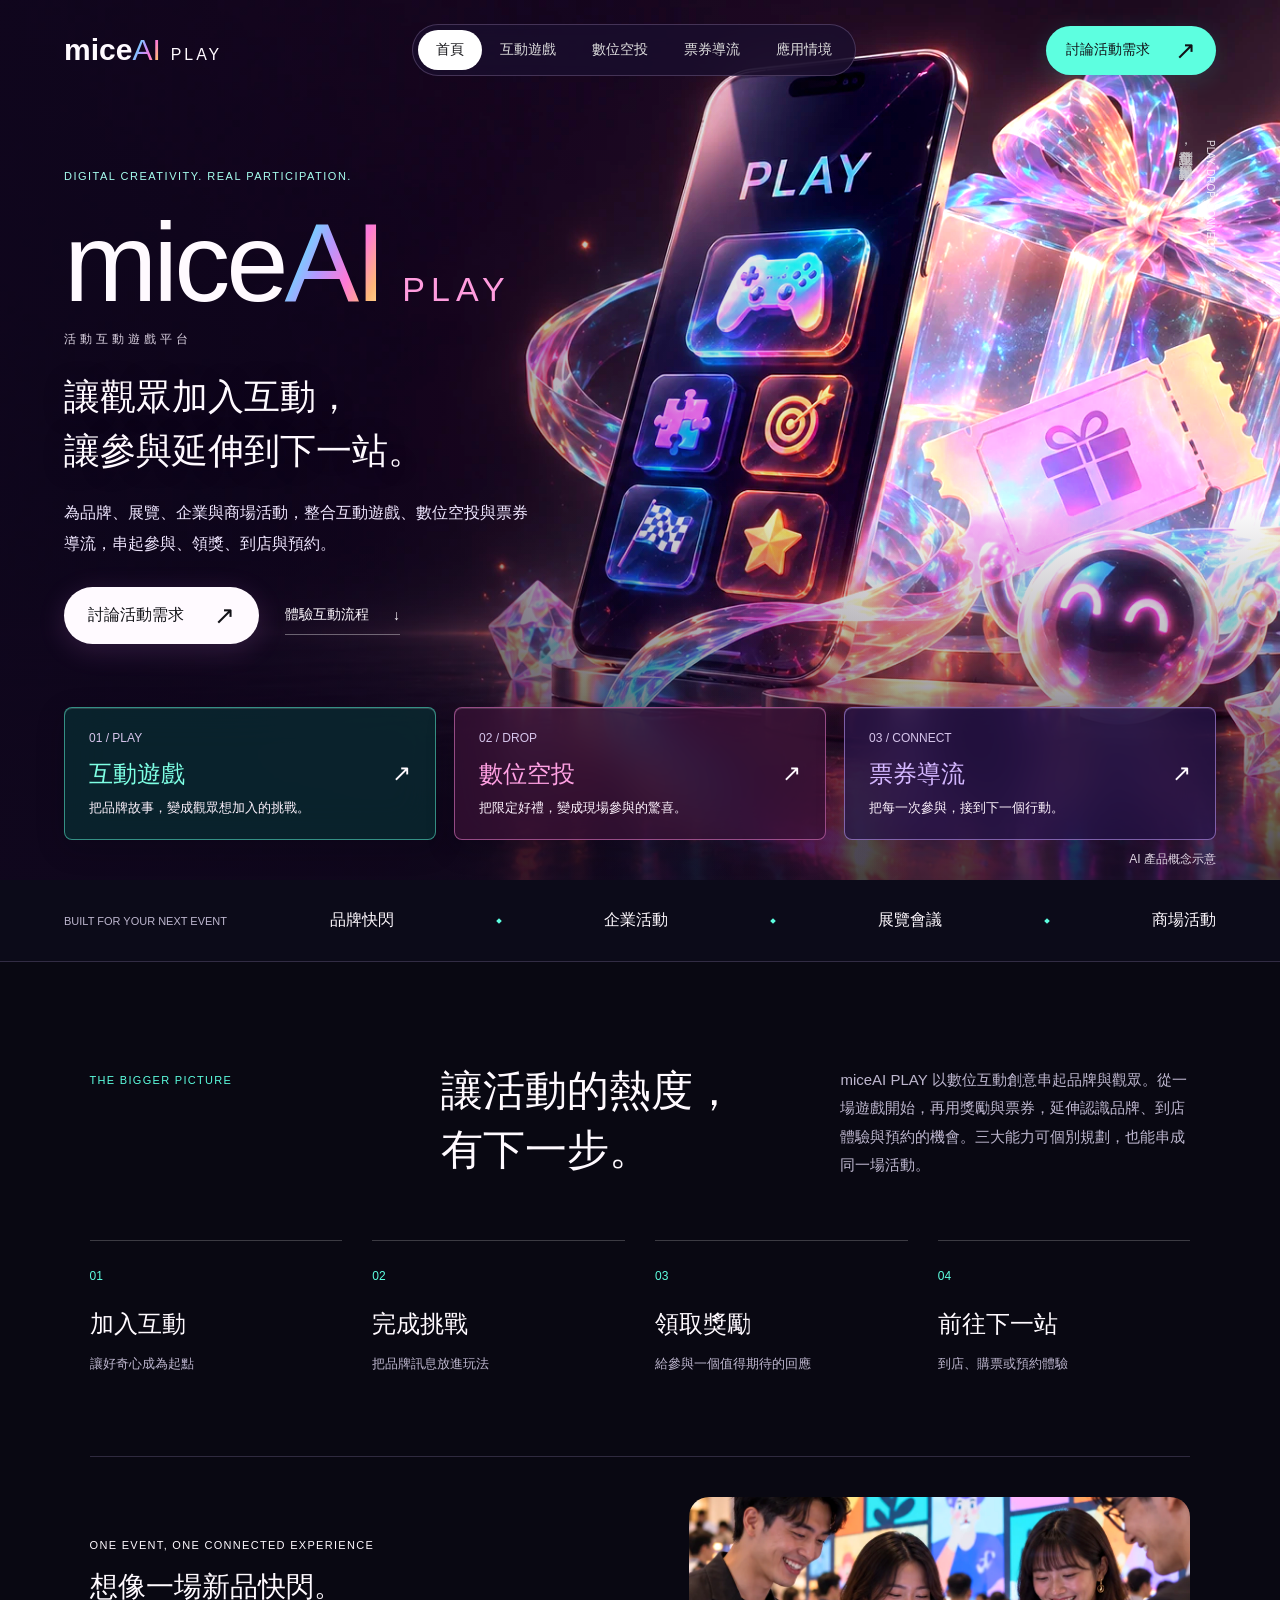
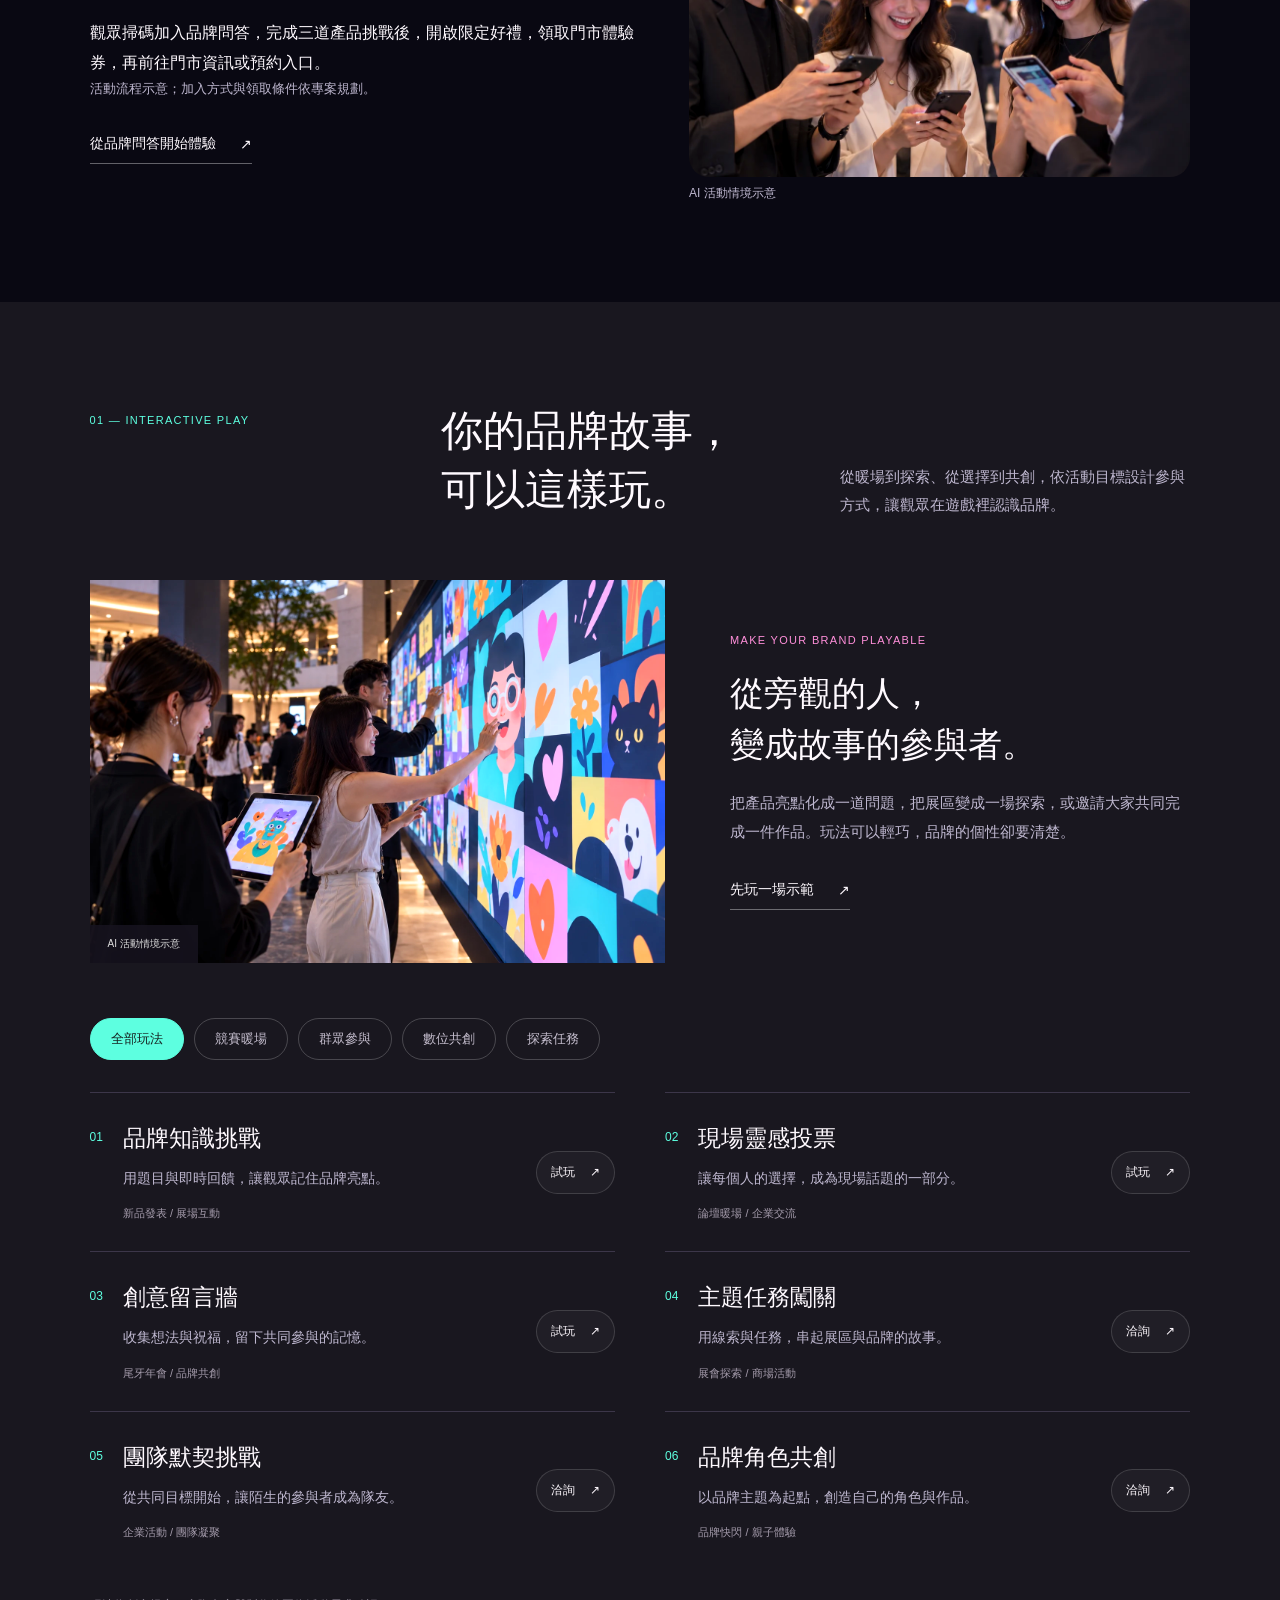
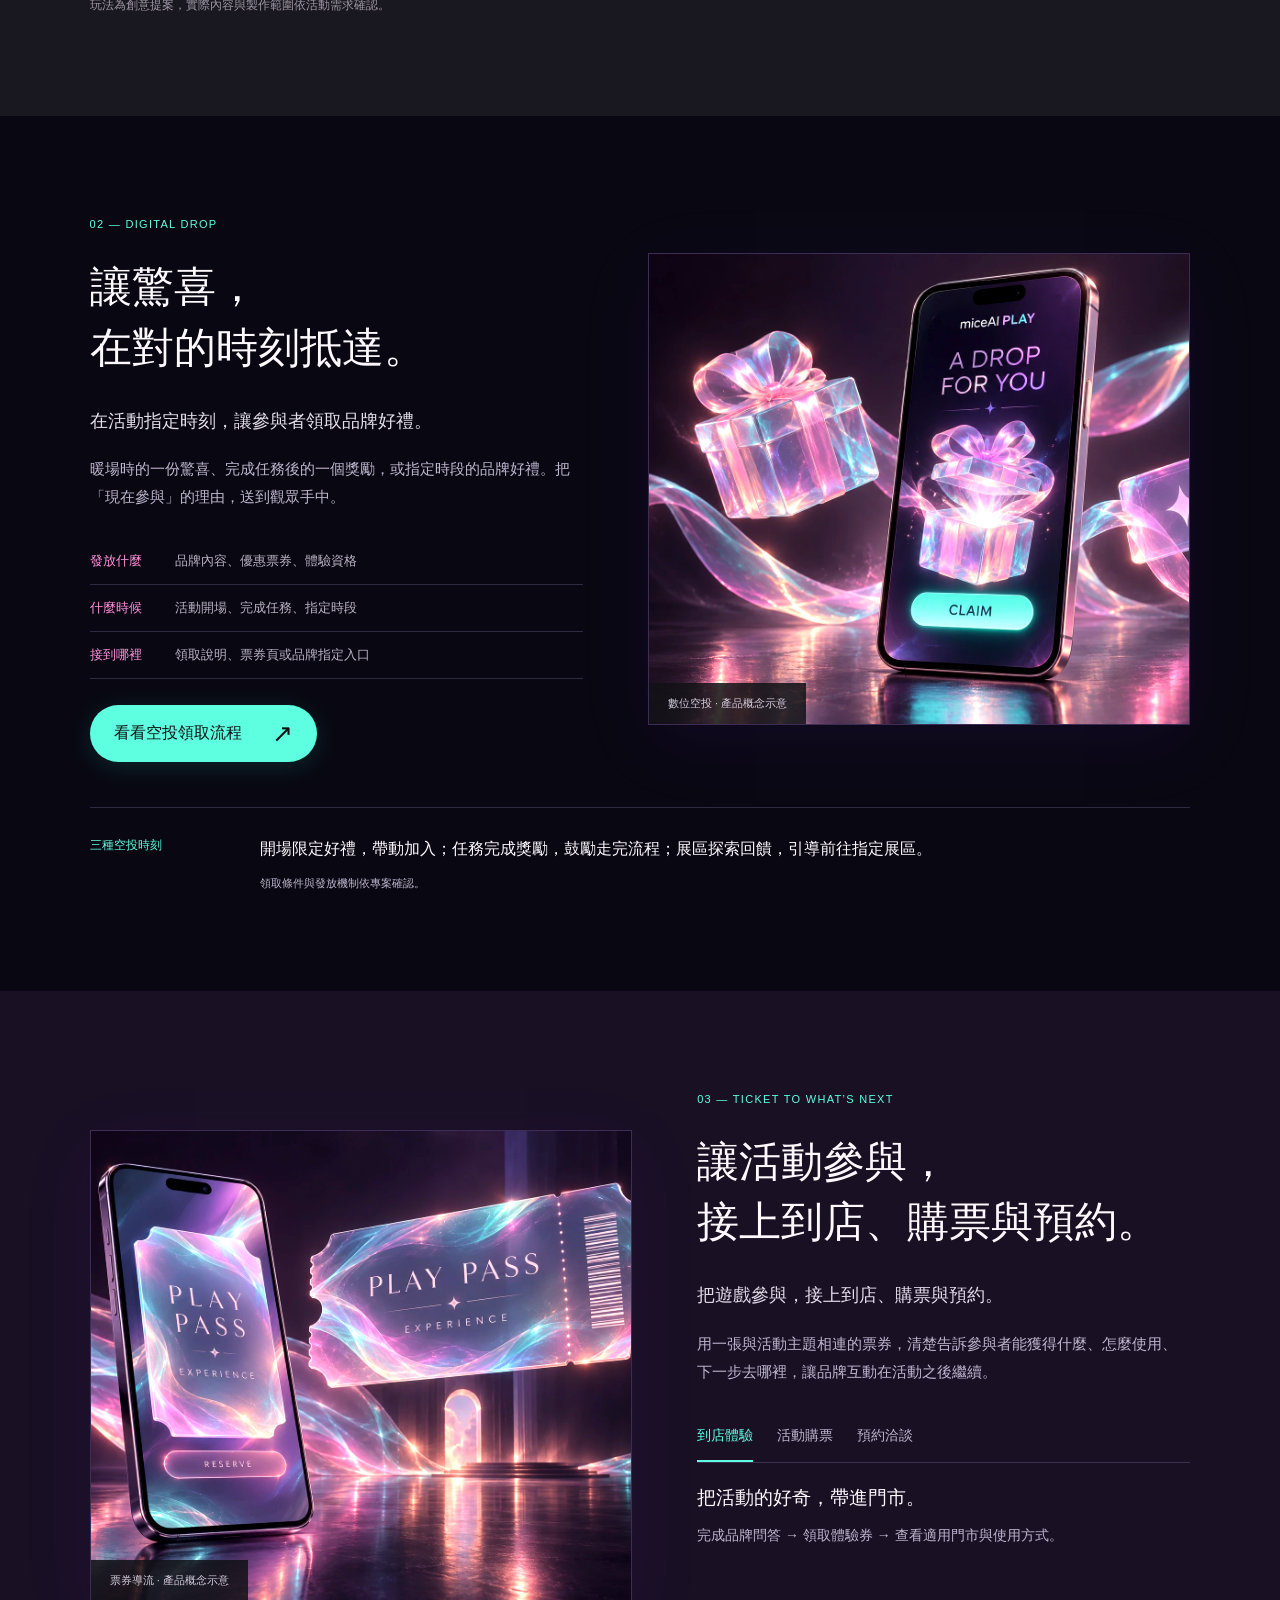
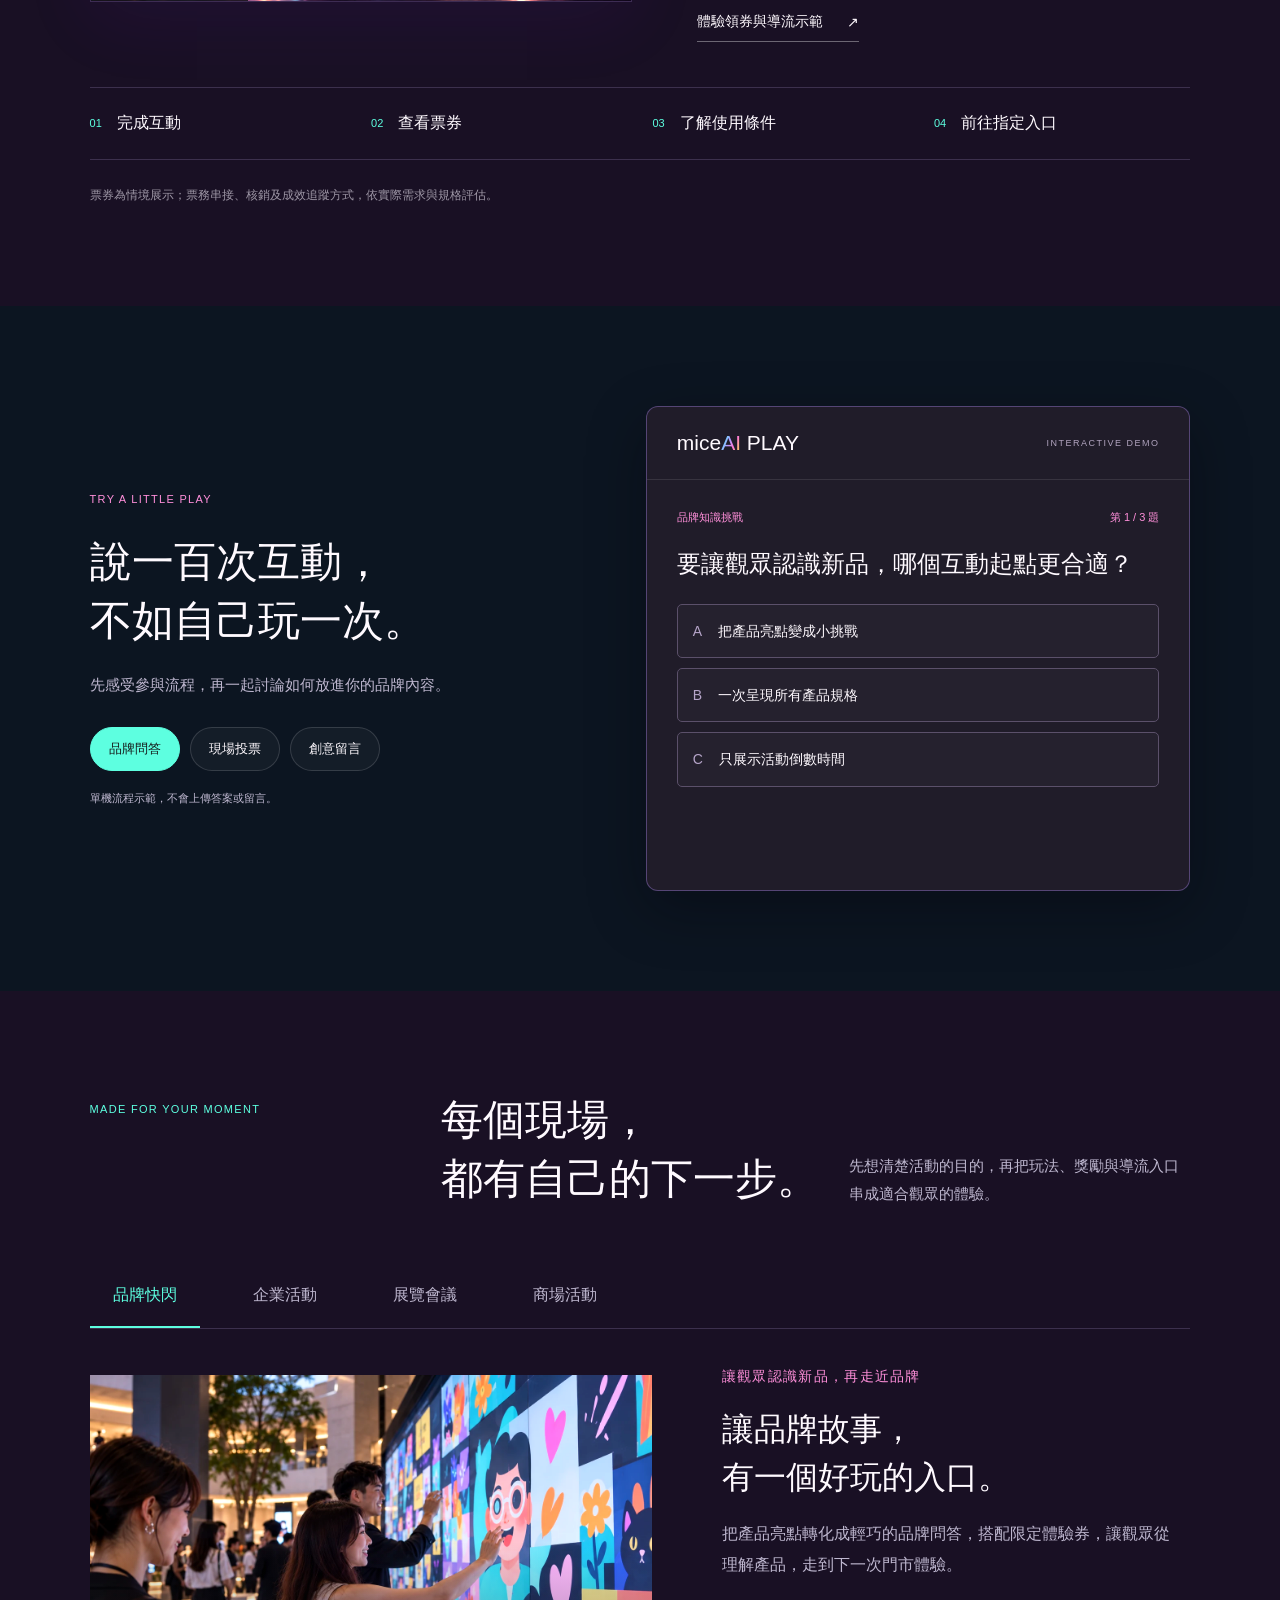
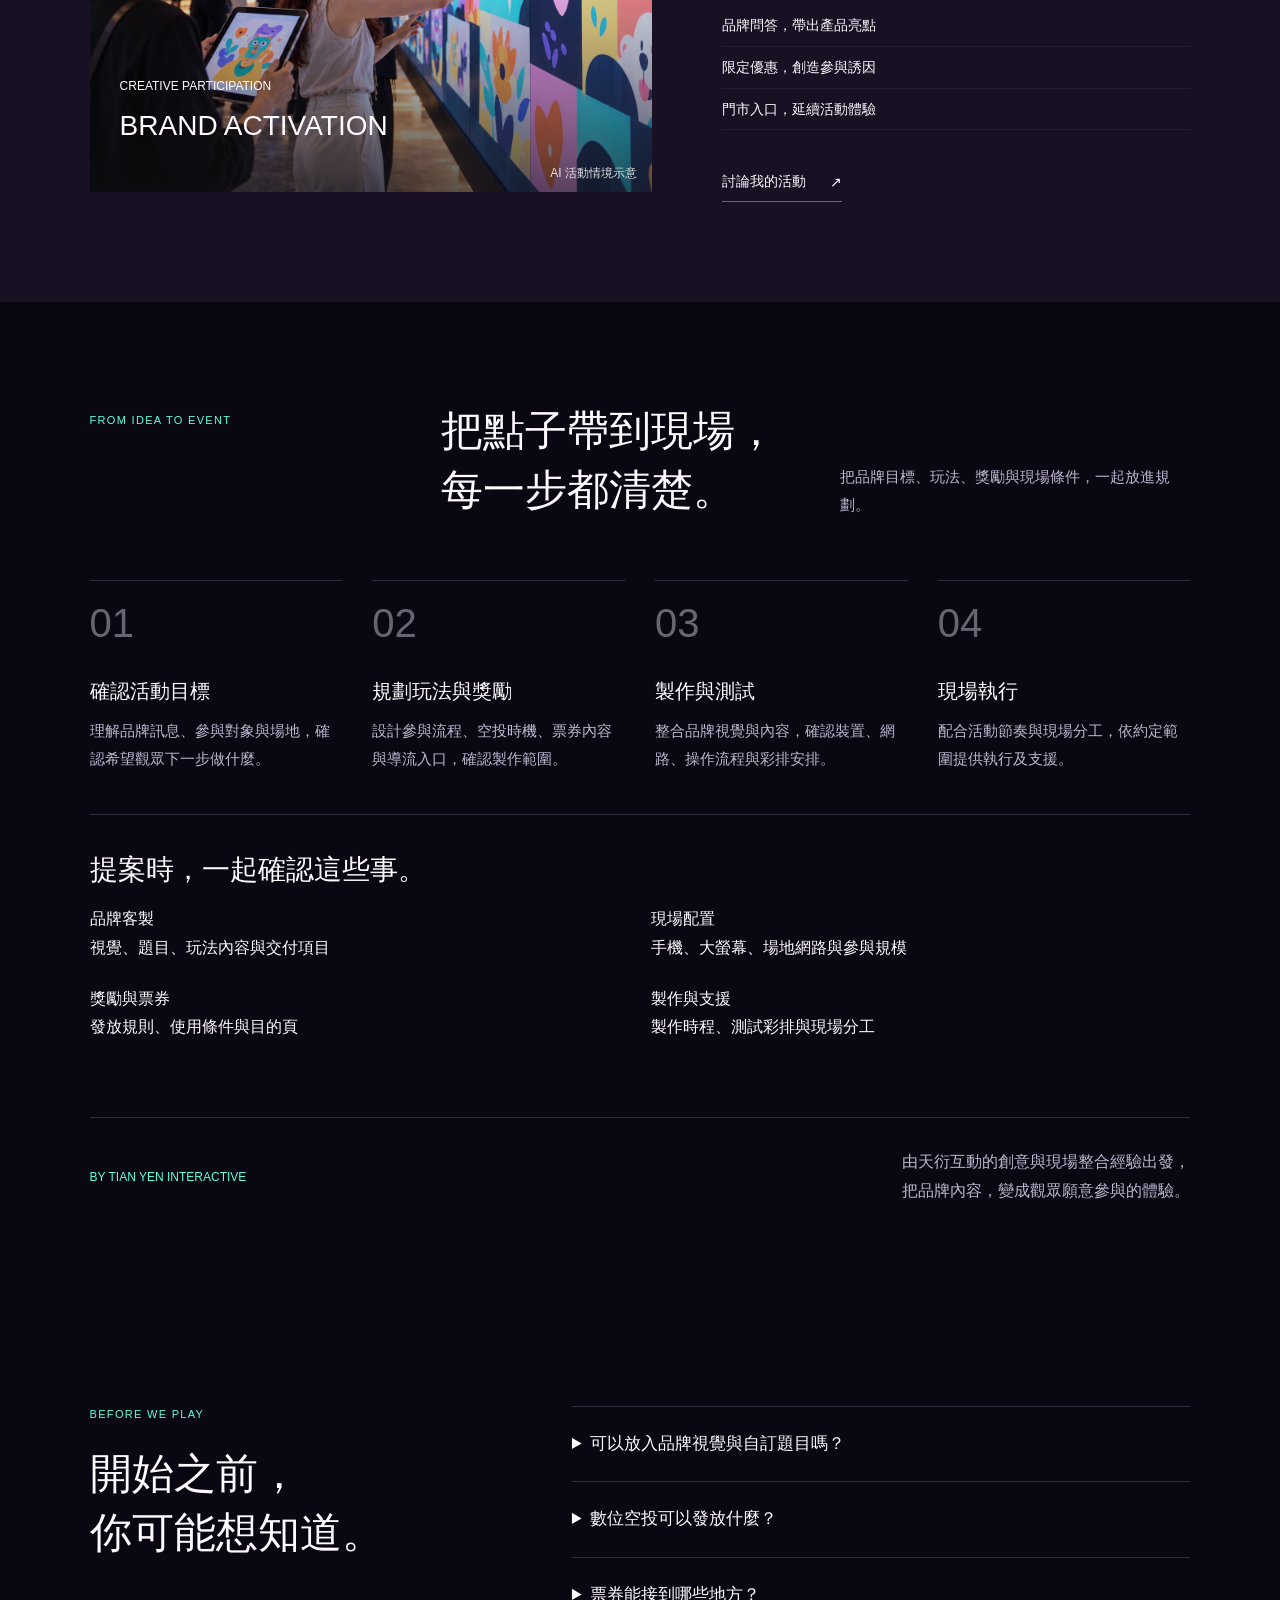
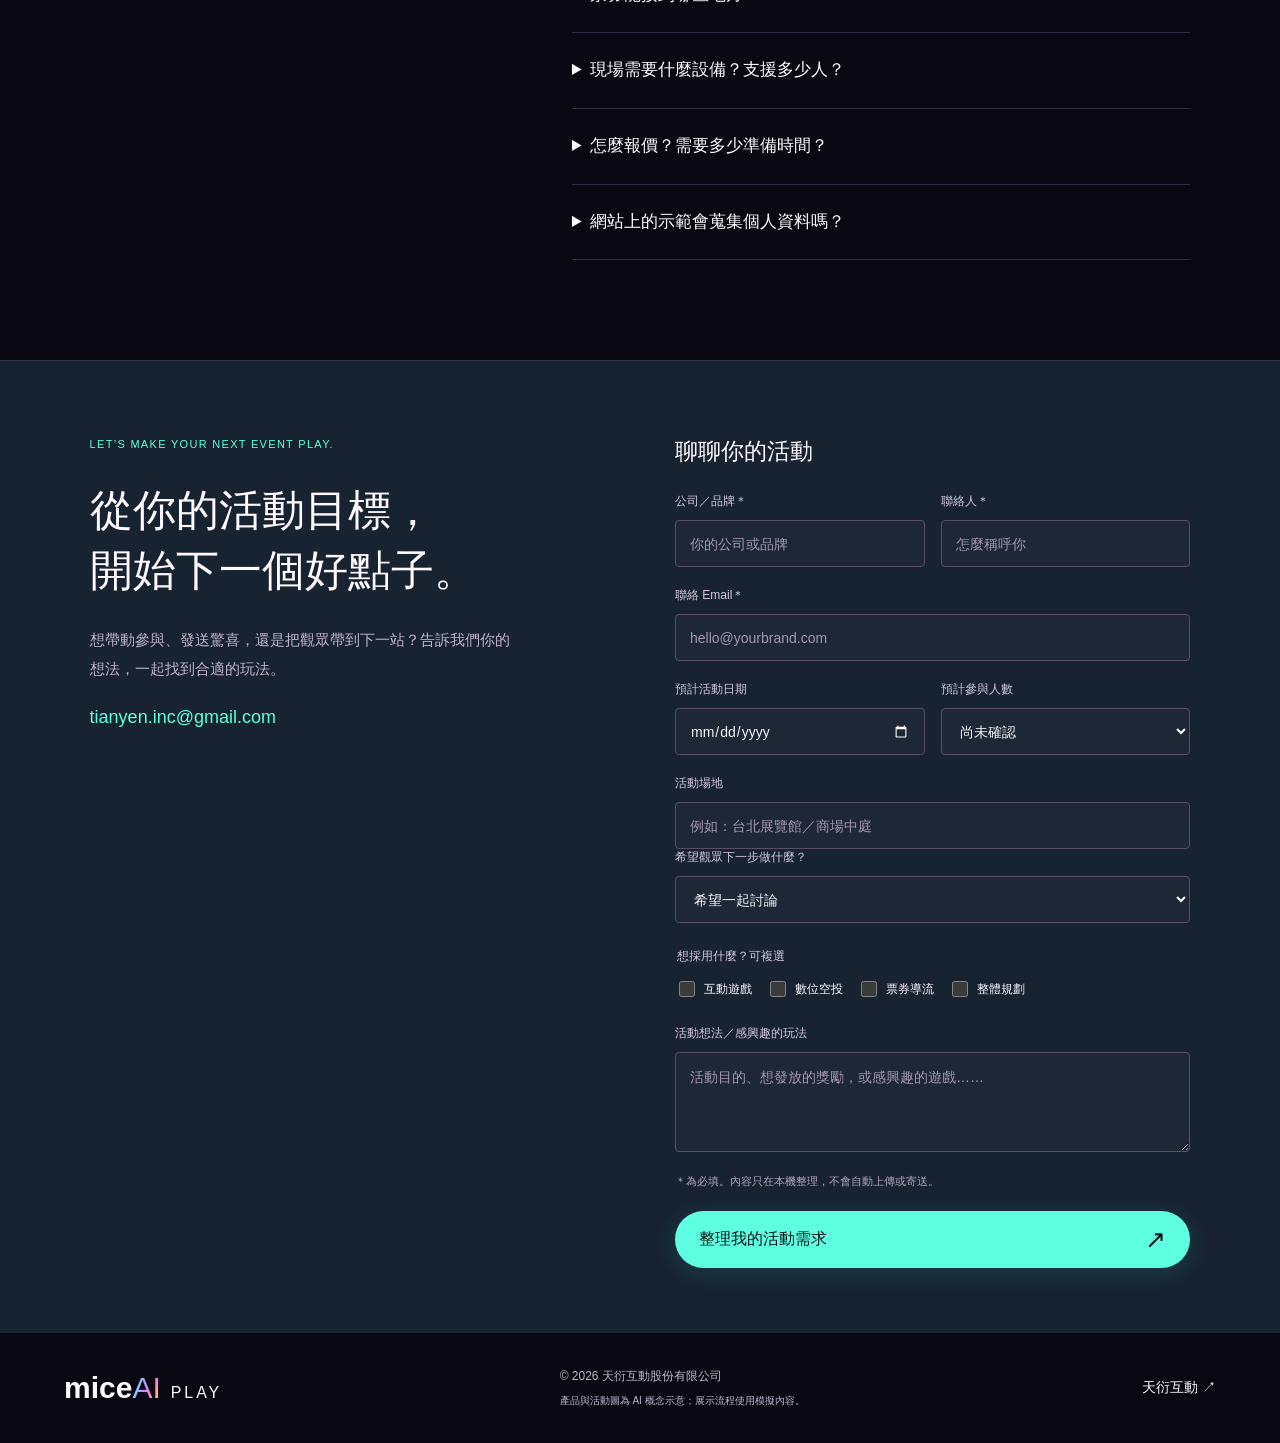
==== index.html @ 7de65efe "Make PLAY visuals more vivid and high contrast Increase iridescent image saturation, deepen backgrou" ====
<!doctype html>
<html lang="zh-Hant">
<head>
<meta charset="utf-8"><meta name="viewport" content="width=device-width, initial-scale=1"><meta name="theme-color" content="#111116">
<meta name="description" content="miceAI PLAY 活動互動遊戲平台，結合數位互動創意、數位空投與票券導流，為品牌活動規劃從參與、領取獎勵到到店、購票與預約的完整體驗。">
<meta property="og:title" content="miceAI PLAY｜互動遊戲・數位空投・票券導流"><meta property="og:description" content="讓品牌創意，成為人人能參與的體驗。"><meta property="og:type" content="website">
<title>miceAI PLAY｜活動互動遊戲平台</title>
<link rel="stylesheet" href="styles.css?v=play-20261011-vivid"><script src="app.js?v=play-20261011d" defer></script>
</head>
<body>
<a class="skip-link" href="#main">跳至主要內容</a>
<header class="header">
<a class="wordmark" href="#home" aria-label="miceAI PLAY 首頁">mice<span>AI</span><b>PLAY</b></a>
<button class="menu-toggle" aria-controls="navigation" aria-expanded="false" aria-label="開啟導覽選單"><span></span><span></span></button>
<nav id="navigation" aria-label="主要導覽"><a class="active" href="#home">首頁</a><a href="#games">互動遊戲</a><a href="#airdrop">數位空投</a><a href="#tickets">票券導流</a><a href="#spaces">應用情境</a></nav>
<a class="button small header-contact" href="#contact">討論活動需求 <span aria-hidden="true">↗</span></a>
</header>
<main id="main">
<section class="hero" id="home" aria-labelledby="hero-title">
<img class="hero-art" src="assets/play-hero.webp" alt="虹彩手機、互動遊戲與數位票券的 miceAI PLAY 產品概念視覺" width="1672" height="941" fetchpriority="high">
<div class="hero-shade"></div>
<div class="hero-content"><p class="eyebrow">DIGITAL CREATIVITY. REAL PARTICIPATION.</p><h1 id="hero-title">mice<span>AI</span><small>PLAY</small></h1><p class="product-category">活動互動遊戲平台</p><h2>讓觀眾加入互動，<br>讓參與延伸到下一站。</h2><p class="hero-description">為品牌、展覽、企業與商場活動，整合互動遊戲、數位空投與票券導流，串起參與、領獎、到店與預約。</p><div class="hero-actions"><a class="button white" href="#contact">討論活動需求 <span aria-hidden="true">↗</span></a><a class="text-link" href="#playground">體驗互動流程 <span aria-hidden="true">↓</span></a></div></div>
<div class="hero-aside"><span>PLAY. DROP. CONNECT.</span><span>讓創意發生，讓參與延續。</span></div>
<div class="hero-highlights">
<a href="#games" class="highlight"><span class="highlight-index">01 / PLAY</span><div><h3>互動遊戲</h3><span aria-hidden="true">↗</span></div><p>把品牌故事，變成觀眾想加入的挑戰。</p></a>
<a href="#airdrop" class="highlight"><span class="highlight-index">02 / DROP</span><div><h3>數位空投</h3><span aria-hidden="true">↗</span></div><p>把限定好禮，變成現場參與的驚喜。</p></a>
<a href="#tickets" class="highlight"><span class="highlight-index">03 / CONNECT</span><div><h3>票券導流</h3><span aria-hidden="true">↗</span></div><p>把每一次參與，接到下一個行動。</p></a>
</div><span class="image-caption">AI 產品概念示意</span>
</section>
<div class="intro-band"><span>BUILT FOR YOUR NEXT EVENT</span><p>品牌快閃</p><i></i><p>企業活動</p><i></i><p>展覽會議</p><i></i><p>商場活動</p></div>
<section class="section platform" id="platform" aria-labelledby="platform-title">
<div class="section-heading"><p class="eyebrow">THE BIGGER PICTURE</p><div><h2 id="platform-title">讓活動的熱度，<br>有下一步。</h2><p>miceAI PLAY 以數位互動創意串起品牌與觀眾。從一場遊戲開始，再用獎勵與票券，延伸認識品牌、到店體驗與預約的機會。三大能力可個別規劃，也能串成同一場活動。</p></div></div>
<ol class="participation-path"><li><span>01</span><h3>加入互動</h3><p>讓好奇心成為起點</p></li><li><span>02</span><h3>完成挑戰</h3><p>把品牌訊息放進玩法</p></li><li><span>03</span><h3>領取獎勵</h3><p>給參與一個值得期待的回應</p></li><li><span>04</span><h3>前往下一站</h3><p>到店、購票或預約體驗</p></li></ol>
<div class="campaign-example"><div><p class="eyebrow">ONE EVENT, ONE CONNECTED EXPERIENCE</p><h3>想像一場新品快閃。</h3><p>觀眾掃碼加入品牌問答，完成三道產品挑戰後，開啟限定好禮，領取門市體驗券，再前往門市資訊或預約入口。</p><small>活動流程示意；加入方式與領取條件依專案規劃。</small><a class="text-link" href="#playground">從品牌問答開始體驗 <span aria-hidden="true">↗</span></a></div><figure><img src="assets/multiplayer.webp" width="1024" height="1536" loading="lazy" alt="觀眾使用手機參與現場品牌活動的概念示意"><figcaption>AI 活動情境示意</figcaption></figure></div>
</section>
<section class="section games" id="games" aria-labelledby="games-title">
<div class="section-heading"><p class="eyebrow">01 — INTERACTIVE PLAY</p><div><h2 id="games-title">你的品牌故事，<br>可以這樣玩。</h2><p>從暖場到探索、從選擇到共創，依活動目標設計參與方式，讓觀眾在遊戲裡認識品牌。</p></div></div>
<div class="game-feature"><figure><img src="assets/cocreation.webp" width="1536" height="1024" loading="lazy" alt="參與者在品牌活動使用平板及互動螢幕進行數位共創的示意"><figcaption>AI 活動情境示意</figcaption></figure><div class="game-feature-copy"><p class="eyebrow">MAKE YOUR BRAND PLAYABLE</p><h3>從旁觀的人，<br>變成故事的參與者。</h3><p>把產品亮點化成一道問題，把展區變成一場探索，或邀請大家共同完成一件作品。玩法可以輕巧，品牌的個性卻要清楚。</p><a class="text-link" href="#playground">先玩一場示範 <span aria-hidden="true">↗</span></a></div></div>
<div class="game-filter" aria-label="玩法分類"><button aria-pressed="true" data-filter="all">全部玩法</button><button aria-pressed="false" data-filter="warmup">競賽暖場</button><button aria-pressed="false" data-filter="participate">群眾參與</button><button aria-pressed="false" data-filter="create">數位共創</button><button aria-pressed="false" data-filter="explore">探索任務</button></div>
<div class="game-list">
<article data-category="warmup"><span class="game-number">01</span><div><h3>品牌知識挑戰</h3><p>用題目與即時回饋，讓觀眾記住品牌亮點。</p><small>新品發表 / 展場互動</small></div><button class="game-action" data-demo="quiz">試玩 <span aria-hidden="true">↗</span></button></article>
<article data-category="participate"><span class="game-number">02</span><div><h3>現場靈感投票</h3><p>讓每個人的選擇，成為現場話題的一部分。</p><small>論壇暖場 / 企業交流</small></div><button class="game-action" data-demo="vote">試玩 <span aria-hidden="true">↗</span></button></article>
<article data-category="create"><span class="game-number">03</span><div><h3>創意留言牆</h3><p>收集想法與祝福，留下共同參與的記憶。</p><small>尾牙年會 / 品牌共創</small></div><button class="game-action" data-demo="wall">試玩 <span aria-hidden="true">↗</span></button></article>
<article data-category="explore"><span class="game-number">04</span><div><h3>主題任務闖關</h3><p>用線索與任務，串起展區與品牌的故事。</p><small>展會探索 / 商場活動</small></div><button class="game-action" data-interest="主題任務闖關">洽詢 <span aria-hidden="true">↗</span></button></article>
<article data-category="warmup"><span class="game-number">05</span><div><h3>團隊默契挑戰</h3><p>從共同目標開始，讓陌生的參與者成為隊友。</p><small>企業活動 / 團隊凝聚</small></div><button class="game-action" data-interest="團隊默契挑戰">洽詢 <span aria-hidden="true">↗</span></button></article>
<article data-category="create"><span class="game-number">06</span><div><h3>品牌角色共創</h3><p>以品牌主題為起點，創造自己的角色與作品。</p><small>品牌快閃 / 親子體驗</small></div><button class="game-action" data-interest="品牌角色共創">洽詢 <span aria-hidden="true">↗</span></button></article>
</div><p class="section-note">玩法為創意提案，實際內容與製作範圍依活動需求確認。</p>
</section>
<section class="section product-section" id="airdrop" aria-labelledby="airdrop-title">
<div class="product-layout"><div class="product-copy"><p class="eyebrow">02 — DIGITAL DROP</p><h2 id="airdrop-title">讓驚喜，<br>在對的時刻抵達。</h2><p class="product-lead">在活動指定時刻，讓參與者領取品牌好禮。</p><p>暖場時的一份驚喜、完成任務後的一個獎勵，或指定時段的品牌好禮。把「現在參與」的理由，送到觀眾手中。</p><ul class="product-points"><li><b>發放什麼</b><span>品牌內容、優惠票券、體驗資格</span></li><li><b>什麼時候</b><span>活動開場、完成任務、指定時段</span></li><li><b>接到哪裡</b><span>領取說明、票券頁或品牌指定入口</span></li></ul><button class="button" data-journey="0">看看空投領取流程 <span aria-hidden="true">↗</span></button></div><figure class="product-figure"><img src="assets/airdrop-product.webp" width="1536" height="1024" alt="手機接收數位空投與領取虹彩禮物的產品畫面示意" loading="lazy"><figcaption>數位空投 · 產品概念示意</figcaption></figure></div>
<div class="example-strip"><span>三種空投時刻</span><p>開場限定好禮，帶動加入；任務完成獎勵，鼓勵走完流程；展區探索回饋，引導前往指定展區。</p><small>領取條件與發放機制依專案確認。</small></div>
</section>
<section class="section product-section ticket-section" id="tickets" aria-labelledby="tickets-title">
<div class="product-layout reverse"><figure class="product-figure"><img src="assets/ticket-product.webp" width="1536" height="1024" alt="手機顯示 PLAY PASS 體驗票券與預約入口的產品畫面示意" loading="lazy"><figcaption>票券導流 · 產品概念示意</figcaption></figure><div class="product-copy"><p class="eyebrow">03 — TICKET TO WHAT’S NEXT</p><h2 id="tickets-title">讓活動參與，<br>接上到店、購票與預約。</h2><p class="product-lead">把遊戲參與，接上到店、購票與預約。</p><p>用一張與活動主題相連的票券，清楚告訴參與者能獲得什麼、怎麼使用、下一步去哪裡，讓品牌互動在活動之後繼續。</p><div class="destination-tabs" role="tablist" aria-label="票券導流方向"><button role="tab" id="dest-store" aria-controls="destination-panel" aria-selected="true" data-destination="store">到店體驗</button><button role="tab" id="dest-buy" aria-controls="destination-panel" aria-selected="false" tabindex="-1" data-destination="buy">活動購票</button><button role="tab" id="dest-reserve" aria-controls="destination-panel" aria-selected="false" tabindex="-1" data-destination="reserve">預約洽談</button></div><div id="destination-panel" role="tabpanel" aria-labelledby="dest-store"><h3>把活動的好奇，帶進門市。</h3><p>完成品牌問答 → 領取體驗券 → 查看適用門市與使用方式。</p></div><button class="text-link" data-journey="1">體驗領券與導流示範 <span aria-hidden="true">↗</span></button></div></div>
<ol class="ticket-path"><li><b>01</b>完成互動</li><li><b>02</b>查看票券</li><li><b>03</b>了解使用條件</li><li><b>04</b>前往指定入口</li></ol><p class="section-note">票券為情境展示；票務串接、核銷及成效追蹤方式，依實際需求與規格評估。</p>
</section>
<section class="section playground" id="playground" aria-labelledby="playground-title"><div class="demo-intro"><p class="eyebrow">TRY A LITTLE PLAY</p><h2 id="playground-title">說一百次互動，<br>不如自己玩一次。</h2><p>先感受參與流程，再一起討論如何放進你的品牌內容。</p><div class="demo-tabs" role="tablist" aria-label="互動展示"><button role="tab" id="demo-quiz" aria-selected="true" aria-controls="demo-panel" data-demo-tab="quiz">品牌問答</button><button role="tab" id="demo-vote" aria-selected="false" tabindex="-1" aria-controls="demo-panel" data-demo-tab="vote">現場投票</button><button role="tab" id="demo-wall" aria-selected="false" tabindex="-1" aria-controls="demo-panel" data-demo-tab="wall">創意留言</button></div><small>單機流程示範，不會上傳答案或留言。</small></div><div class="demo-shell"><div class="demo-bar"><span>mice<span class="mint-text">AI</span> PLAY</span><small>INTERACTIVE DEMO</small></div><div id="demo-panel" role="tabpanel" aria-labelledby="demo-quiz" tabindex="0"></div></div></section>
<section class="section spaces" id="spaces" aria-labelledby="spaces-title"><div class="section-heading"><p class="eyebrow">MADE FOR YOUR MOMENT</p><div><h2 id="spaces-title">每個現場，<br>都有自己的下一步。</h2><p>先想清楚活動的目的，再把玩法、獎勵與導流入口串成適合觀眾的體驗。</p></div></div><div class="scene-tabs" role="tablist" aria-label="應用情境"><button id="tab-brand" role="tab" aria-selected="true" aria-controls="scene-panel" data-scene="brand">品牌快閃</button><button id="tab-corporate" role="tab" aria-selected="false" tabindex="-1" aria-controls="scene-panel" data-scene="corporate">企業活動</button><button id="tab-expo" role="tab" aria-selected="false" tabindex="-1" aria-controls="scene-panel" data-scene="expo">展覽會議</button><button id="tab-retail" role="tab" aria-selected="false" tabindex="-1" aria-controls="scene-panel" data-scene="retail">商場活動</button></div><div class="scene-panel" role="tabpanel" id="scene-panel" aria-labelledby="tab-brand" tabindex="0"><div class="scene-visual"><img id="scene-image" src="assets/cocreation.webp" loading="lazy" alt="品牌活動數位共創情境示意" width="1536" height="1024"><span class="scene-visual-label">CREATIVE PARTICIPATION<br><b id="scene-english">BRAND ACTIVATION</b></span><small>AI 活動情境示意</small></div><div class="scene-copy"><span class="eyebrow" id="scene-kicker">讓觀眾認識新品，再走近品牌</span><h3 id="scene-title">讓品牌故事，<br>有一個好玩的入口。</h3><p id="scene-description">把產品亮點轉化成輕巧的品牌問答，搭配限定體驗券，讓觀眾從理解產品，走到下一次門市體驗。</p><ul id="scene-features"><li>品牌問答，帶出產品亮點</li><li>限定優惠，創造參與誘因</li><li>門市入口，延續活動體驗</li></ul><a class="text-link" href="#contact">討論我的活動 <span aria-hidden="true">↗</span></a></div></div></section>
<section class="section workflow" id="workflow" aria-labelledby="workflow-title"><div class="section-heading"><p class="eyebrow">FROM IDEA TO EVENT</p><div><h2 id="workflow-title">把點子帶到現場，<br>每一步都清楚。</h2><p>把品牌目標、玩法、獎勵與現場條件，一起放進規劃。</p></div></div><ol class="steps"><li><span>01</span><h3>確認活動目標</h3><p>理解品牌訊息、參與對象與場地，確認希望觀眾下一步做什麼。</p></li><li><span>02</span><h3>規劃玩法與獎勵</h3><p>設計參與流程、空投時機、票券內容與導流入口，確認製作範圍。</p></li><li><span>03</span><h3>製作與測試</h3><p>整合品牌視覺與內容，確認裝置、網路、操作流程與彩排安排。</p></li><li><span>04</span><h3>現場執行</h3><p>配合活動節奏與現場分工，依約定範圍提供執行及支援。</p></li></ol><div class="scope-note"><h3>提案時，一起確認這些事。</h3><ul><li><b>品牌客製</b>視覺、題目、玩法內容與交付項目</li><li><b>現場配置</b>手機、大螢幕、場地網路與參與規模</li><li><b>獎勵與票券</b>發放規則、使用條件與目的頁</li><li><b>製作與支援</b>製作時程、測試彩排與現場分工</li></ul></div><div class="trust-note"><span>BY TIAN YEN INTERACTIVE</span><p>由天衍互動的創意與現場整合經驗出發，<br>把品牌內容，變成觀眾願意參與的體驗。</p></div></section>
<section class="section faq" id="faq"><div><p class="eyebrow">BEFORE WE PLAY</p><h2>開始之前，<br>你可能想知道。</h2></div><div class="faq-list"><details><summary>可以放入品牌視覺與自訂題目嗎？</summary><p>可將品牌識別、活動主題、產品內容與題目納入規劃。具體客製項目、修改次數與交付內容會在提案階段確認。</p></details><details><summary>數位空投可以發放什麼？</summary><p>可討論優惠票券、體驗資格、品牌內容等形式。發放時機、領取條件與入口，會依活動目的及系統配置規劃。</p></details><details><summary>票券能接到哪些地方？</summary><p>可規劃導向門市資訊、活動購票、體驗預約或指定品牌頁面。外部平台串接、票券核銷與追蹤方式，需另行確認。</p></details><details><summary>現場需要什麼設備？支援多少人？</summary><p>依玩法、同時參與人數、裝置與場地網路條件評估。提供活動規模與場地資訊後，可進一步確認可行配置及測試需求。</p></details><details><summary>怎麼報價？需要多少準備時間？</summary><p>依玩法數量、客製內容、票券需求、設備與現場支援範圍評估。可以先提供預計日期、活動目標與現有素材，一起確認時程。</p></details><details><summary>網站上的示範會蒐集個人資料嗎？</summary><p>問答、投票、留言與領券示範只在本次瀏覽中運作，不會產生可使用的正式票券。洽詢表單只產生本機摘要，由你確認後自行寄出。</p></details></div></section>
<section class="contact section" id="contact" aria-labelledby="contact-title"><div class="contact-copy"><p class="eyebrow">LET’S MAKE YOUR NEXT EVENT PLAY.</p><h2 id="contact-title">從你的活動目標，<br>開始下一個好點子。</h2><p>想帶動參與、發送驚喜，還是把觀眾帶到下一站？告訴我們你的想法，一起找到合適的玩法。</p><a class="contact-mail" href="mailto:tianyen.inc@gmail.com">tianyen.inc@gmail.com</a></div><div class="contact-form-wrap"><form id="brief-form"><h3>聊聊你的活動</h3><div class="form-grid"><label>公司／品牌＊<input name="company" required maxlength="80" autocomplete="organization" placeholder="你的公司或品牌"></label><label>聯絡人＊<input name="name" required maxlength="40" autocomplete="name" placeholder="怎麼稱呼你"></label><label class="full">聯絡 Email＊<input name="email" type="email" required maxlength="120" autocomplete="email" placeholder="hello@yourbrand.com"></label><label>預計活動日期<input name="date" type="date"></label><label>預計參與人數<select name="people"><option>尚未確認</option><option>50 人以下</option><option>50–200 人</option><option>200–500 人</option><option>500 人以上</option></select></label><label class="full">活動場地<input name="venue" maxlength="120" placeholder="例如：台北展覽館／商場中庭"></label></div><div class="form-grid"><label class="full">希望觀眾下一步做什麼？<select name="goal"><option>希望一起討論</option><option>認識品牌</option><option>到店體驗</option><option>活動購票</option><option>預約洽談</option><option>其他</option></select></label></div><fieldset><legend>想採用什麼？可複選</legend><div class="check-options"><label><input name="capability" type="checkbox" value="互動遊戲">互動遊戲</label><label><input name="capability" type="checkbox" value="數位空投">數位空投</label><label><input name="capability" type="checkbox" value="票券導流">票券導流</label><label><input name="capability" type="checkbox" value="整體規劃">整體規劃</label></div></fieldset><div class="form-grid"><label class="full">活動想法／感興趣的玩法<textarea name="note" rows="3" maxlength="1200" placeholder="活動目的、想發放的獎勵，或感興趣的遊戲……"></textarea></label></div><p class="privacy-note">＊為必填。內容只在本機整理，不會自動上傳或寄送。</p><button class="button" type="submit">整理我的活動需求 <span aria-hidden="true">↗</span></button></form><section id="brief-result" class="brief-result" aria-label="活動需求摘要" hidden><h3>活動需求已整理好</h3><p>確認後，選擇你方便的聯繫方式。</p><pre id="brief-text" tabindex="0"></pre><div class="brief-actions"><button id="copy-brief">複製摘要</button><a id="download-brief" download="miceAI-PLAY-活動需求.txt">下載摘要</a><a id="mail-brief">開啟郵件草稿</a></div><p id="brief-status" role="status">開啟郵件草稿後，仍需由你自行寄出。</p></section></div></section>
</main>
<footer><a class="wordmark" href="#home">mice<span>AI</span><b>PLAY</b></a><p>© 2026 天衍互動股份有限公司<br><small>產品與活動圖為 AI 概念示意；展示流程使用模擬內容。</small></p><a href="https://www.tianyen.com/" target="_blank" rel="noopener noreferrer">天衍互動 <span aria-hidden="true">↗</span></a></footer>
<dialog id="journey-dialog" aria-labelledby="journey-title"><div class="dialog-top"><span>miceAI PLAY / PRODUCT DEMO</span><button class="dialog-close" aria-label="關閉流程示範">關閉</button></div><div class="journey-grid"><div class="journey-visual"><img id="journey-image" src="assets/airdrop-product.webp" alt="數位空投產品示意" width="1536" height="1024"><span>產品概念示意</span></div><div class="journey-copy"><p class="eyebrow" id="journey-step"></p><h2 id="journey-title"></h2><p id="journey-description"></p><div id="journey-detail"></div><button class="button" id="journey-next"></button><p class="demo-disclaimer">此為單機示範，不發送正式票券、不建立真實預約。</p><button id="journey-reset" class="plain-button">重新體驗</button></div></div></dialog>
</body></html>
---- styles.css ----
:root{color-scheme:dark;--bg:#111116;--text:#f7f7f6;--muted:#aaaab5;--mint:#86f4df;--line:#ffffff26;--pink:#f6b1d7;font-family:Arial,"Microsoft JhengHei","PingFang TC",sans-serif;color:var(--text);background:var(--bg);font-synthesis:none;letter-spacing:0;scroll-behavior:smooth;scroll-padding-top:95px}*{box-sizing:border-box}body{margin:0}a{color:inherit;text-decoration:none}button{font:inherit}button,a{-webkit-tap-highlight-color:transparent}button:focus-visible,a:focus-visible,[tabindex]:focus-visible{outline:2px solid var(--mint);outline-offset:6px}button{cursor:pointer}img{max-width:100%;display:block}h1,h2,h3,p{margin:0}::selection{background:var(--mint);color:var(--bg)}.skip-link{position:fixed;top:-60px;left:16px;z-index:100;padding:12px;background:white;color:black}.skip-link:focus{top:12px}.header{position:absolute;top:0;left:0;width:100%;height:100px;z-index:10;display:flex;align-items:center;justify-content:space-between;padding:0 5%;gap:30px}.wordmark{font-size:30px;font-weight:600;white-space:nowrap}.wordmark span{font-weight:300;color:var(--mint)}.wordmark sup{font-size:10px;vertical-align:top;margin:6px 0 0 4px;display:inline-block}.header nav{display:flex;align-items:center;padding:5px;background:#ffffff12;border:1px solid #ffffff14;border-radius:40px;backdrop-filter:blur(20px)}.header nav a{font-size:14px;white-space:nowrap;padding:11px 25px;border-radius:30px;color:#ddd}.header nav a:hover{color:white;background:#ffffff16}.header nav a.active{background:white;color:#141418}.button{display:inline-flex;align-items:center;justify-content:center;gap:30px;background:var(--mint);color:#111116;border:0;border-radius:40px;padding:16px 24px;font-size:16px;font-weight:600;min-height:52px;transition:transform .2s,background .2s}.button:hover{transform:translateY(-3px);background:#b3fff0}.button span{font-size:25px;line-height:1}.button.white{background:#fafaf7}.button.white:hover{background:var(--mint)}.button.small{font-size:14px;min-height:42px;padding:12px 20px;gap:25px}.menu-toggle{display:none}.hero{position:relative;min-height:780px;height:calc(100svh - 68px);max-height:1060px;overflow:hidden;background:#302337;isolation:isolate}.hero-art{position:absolute;inset:0;width:100%;height:100%;object-fit:cover;object-position:center 45%;z-index:-3}.hero-shade{position:absolute;inset:0;background:linear-gradient(90deg,#160e26b8 0%,#160e2655 38%,transparent 70%),linear-gradient(0deg,#191121ab,transparent 40%);z-index:-2}.hero-content{padding:175px 5% 220px;position:relative}.eyebrow{font-size:12px;font-weight:500;line-height:1.6}.hero-content .eyebrow{color:#ebdeec}.hero h1{font-size:132px;font-weight:300;line-height:1.05;margin:18px 0 20px}.hero h1 span{color:var(--mint)}.hero h2{font-size:42px;font-weight:500;line-height:1.32}.hero-description{font-size:16px;color:#e1d9e5;line-height:1.9;margin-top:20px}.hero-actions{display:flex;gap:26px;align-items:center;margin-top:28px}.text-link{font-size:14px;display:inline-flex;align-items:center;gap:24px;padding:10px 0;border-bottom:1px solid #ffffff5c}.text-link:hover{color:var(--mint)}.hero-aside{position:absolute;right:5%;top:180px;display:flex;flex-direction:column;gap:10px;font-size:12px;writing-mode:vertical-rl}.hero-aside span+span{color:#ddd;font-size:14px}.hero-highlights{position:absolute;left:5%;right:5%;bottom:40px;display:grid;grid-template-columns:repeat(3,1fr);gap:18px}.highlight{padding:20px 24px;background:#ffffff14;backdrop-filter:blur(20px);border:1px solid #ffffff32;border-radius:8px;transition:background .2s,transform .2s}.highlight:hover{background:#ffffff25;transform:translateY(-4px)}.highlight-index{font-size:12px;color:#e4daeb}.highlight>div{display:flex;justify-content:space-between;align-items:center;margin-top:12px}.highlight h3{font-weight:500;font-size:20px}.highlight>div>span{font-size:23px}.highlight p{font-size:14px;line-height:1.7;color:#ece4ec;margin-top:7px}.image-caption{position:absolute;right:5%;bottom:12px;font-size:12px;color:#dfd5e3}.intro-band{padding:30px 5%;display:flex;align-items:center;justify-content:space-between;border-bottom:1px solid var(--line);gap:20px}.intro-band>span{font-size:11px;color:var(--muted)}.intro-band p{font-size:16px;white-space:nowrap}.intro-band i{width:4px;height:4px;background:var(--mint);transform:rotate(45deg)}.section{padding:100px 7%;scroll-margin-top:0}.section-heading{display:grid;grid-template-columns:1fr 2fr;gap:30px;margin-bottom:60px}.section-heading>.eyebrow{color:var(--mint);padding-top:10px}.section-heading>div{display:flex;justify-content:space-between;gap:40px;align-items:flex-end}.section h2{font-size:42px;line-height:1.4;font-weight:500}.section-heading>div>p{font-size:15px;line-height:1.9;color:var(--muted);max-width:330px}.capabilities{display:grid;grid-template-columns:repeat(3,1fr);gap:44px}.capabilities article{border-top:1px solid #ffffff4d;padding:24px 0 0}.cap-number{font-size:14px;color:var(--mint)}.capabilities h3{font-size:23px;font-weight:500;margin:35px 0 16px}.capabilities p{font-size:16px;color:var(--muted);line-height:1.9}.tags{display:flex;gap:10px;margin-top:25px;flex-wrap:wrap}.tags span{font-size:12px;border-bottom:1px solid #ffffff36;padding:5px 0;margin-right:14px}.spaces{background:#1b1b23}.scene-tabs{display:flex;gap:30px;border-bottom:1px solid var(--line);margin-bottom:36px}.scene-tabs button{border:0;border-bottom:2px solid transparent;background:none;color:var(--muted);font-size:16px;padding:16px 0 20px;min-width:110px}.scene-tabs button[aria-selected=true]{color:var(--mint);border-bottom-color:var(--mint)}.scene-tabs button:hover{color:white}.scene-panel{display:grid;grid-template-columns:1.2fr 1fr;gap:70px;align-items:center}.scene-visual{position:relative;aspect-ratio:1.35;overflow:hidden;background:#302337}.scene-visual img{height:100%;width:100%;object-fit:cover;object-position:85% 50%;transform:scale(1.12)}.scene-visual:after{content:"";position:absolute;inset:0;background:linear-gradient(0deg,#111116b0,transparent 60%)}.scene-visual-label{position:absolute;bottom:38px;left:30px;z-index:1;font-size:12px;line-height:2}.scene-visual-label b{font-size:28px;font-weight:400}.scene-visual small{position:absolute;right:15px;bottom:10px;font-size:12px;z-index:1;color:#ddd}.scene-copy>.eyebrow{color:var(--pink);font-size:14px}.scene-copy h3{font-size:32px;line-height:1.5;font-weight:500;margin:18px 0}.scene-copy>p{color:var(--muted);line-height:1.9;font-size:16px;max-width:450px}.scene-copy ul{list-style:none;padding:0;margin:25px 0}.scene-copy li{font-size:14px;line-height:2.2}.scene-copy li:before{content:"+";color:var(--mint);padding-right:14px}.scene-copy .text-link{margin-top:8px}.steps{list-style:none;margin:0;padding:0;display:grid;grid-template-columns:repeat(4,1fr);gap:30px}.steps li{border-top:1px solid var(--line);padding-top:20px}.steps span{display:block;font-size:40px;font-weight:300;color:#666673;margin-bottom:32px}.steps h3{font-size:20px;font-weight:500;margin-bottom:12px}.steps p{color:var(--muted);font-size:15px;line-height:1.9}.trust-note{border-top:1px solid var(--line);margin-top:75px;padding-top:30px;display:flex;justify-content:space-between;align-items:center;gap:30px}.trust-note>span{font-size:12px;color:var(--mint)}.trust-note p{color:var(--muted);font-size:16px;line-height:1.8}.contact{background:#272e31;border-top:1px solid #ffffff16;padding-top:75px;padding-bottom:65px}.contact>.eyebrow{color:var(--mint)}.contact h2{font-size:56px;margin:28px 0 34px}.contact-bottom{display:flex;justify-content:space-between;align-items:center;gap:30px}.contact-bottom p{font-size:16px;line-height:1.9;color:#bac4c7}.contact-mail{font-size:14px;display:inline-block;margin-top:24px;color:var(--mint)}footer{padding:35px 5%;display:flex;align-items:center;justify-content:space-between;gap:25px}footer p{font-size:12px;color:var(--muted)}footer>a:last-child{font-size:14px}.header nav a,.highlight,.button,.scene-tabs button{transition:background .2s,color .2s,transform .2s}@media(min-width:1600px){.hero-content{padding-top:200px}.hero h1{font-size:164px}.hero h2{font-size:48px}.hero-description{font-size:18px}.hero-highlights{bottom:46px}.highlight{padding:28px}.hero{min-height:850px}.section{padding-left:max(7%,calc((100% - 1440px)/2));padding-right:max(7%,calc((100% - 1440px)/2))}}@media(max-width:1150px){.section-heading{grid-template-columns:1fr 3fr}.section-heading>div{display:block}.section-heading>div>p{margin-top:20px;max-width:600px}.scene-panel{gap:35px}.hero h1{font-size:112px}.hero-content{padding-top:150px}.hero h2{font-size:36px}.header nav a{padding:10px 16px}.hero-aside{display:none}.highlight{padding:18px}.highlight h3{font-size:18px}.hero{min-height:760px}.intro-band{flex-wrap:wrap}.intro-band>span{width:100%;text-align:center}.intro-band p{flex:1;text-align:center}.section{padding:80px 5%}.capabilities{gap:25px}}@media(max-width:700px){:root{scroll-padding-top:24px}.header{height:82px;padding:0 6%;gap:18px}.wordmark{font-size:27px}.header-contact{margin-left:auto}.button.small{font-size:12px;padding:10px 16px;min-height:38px;gap:12px}.button.small span{font-size:20px}.menu-toggle{display:flex;flex-direction:column;justify-content:center;gap:6px;order:3;width:40px;height:40px;background:#ffffff18;border:1px solid #ffffff30;border-radius:50%;padding:10px}.menu-toggle span{display:block;height:1px;background:white;width:18px}.header nav{position:absolute;top:75px;left:6%;right:6%;display:none;flex-direction:column;align-items:stretch;border-radius:8px;background:#15121cf2;padding:12px;box-shadow:0 20px 40px #0005}.header nav.open{display:flex}.header nav a{padding:14px 18px}.hero{height:auto;min-height:980px;max-height:none}.hero-art{object-position:64% top;height:690px;opacity:.85}.hero-shade{background:linear-gradient(90deg,#1c1424bb,transparent 95%),linear-gradient(0deg,#201626 28%,transparent 67%)}.hero-content{padding:145px 6% 0}.hero-content .eyebrow{font-size:10px}.hero h1{font-size:88px;margin:20px 0 22px}.hero h2{font-size:36px}.hero-description{font-size:15px;max-width:315px;line-height:1.9}.hero-actions{gap:20px;margin-top:26px}.hero-actions .button{font-size:14px;gap:20px;padding:15px 20px}.text-link{font-size:13px;gap:14px}.hero-highlights{position:relative;left:auto;right:auto;bottom:auto;margin:65px 6% 40px;grid-template-columns:1fr;gap:10px}.highlight{padding:15px 18px;display:grid;grid-template-columns:1fr 1fr;column-gap:14px;align-items:center;backdrop-filter:blur(12px)}.highlight-index{font-size:10px;grid-column:1;margin-bottom:6px}.highlight>div{margin-top:0;grid-column:1;grid-row:2}.highlight h3{font-size:17px}.highlight>div>span{display:none}.highlight p{grid-column:2;grid-row:1 / 3;font-size:12px;margin:0;line-height:1.8}.image-caption{right:6%;bottom:14px;font-size:10px}.intro-band{padding:24px 6%;gap:18px 8px}.intro-band p{font-size:12px;flex:auto}.intro-band>span{font-size:10px}.section{padding:65px 6%}.section-heading{display:block;margin-bottom:35px}.section-heading>.eyebrow{margin-bottom:20px;font-size:11px}.section h2{font-size:34px}.section-heading>div>p{font-size:15px;line-height:1.9}.capabilities{grid-template-columns:1fr;gap:32px}.capabilities article{position:relative;padding:24px 0 0 40px}.cap-number{position:absolute;left:0;top:30px}.capabilities h3{margin:0 0 12px;font-size:22px}.capabilities p{font-size:15px}.tags{margin-top:14px}.scene-tabs{gap:0;justify-content:space-between;margin-bottom:25px}.scene-tabs button{font-size:13px;min-width:0;padding:16px 0;flex:1}.scene-panel{grid-template-columns:1fr;gap:30px}.scene-visual{aspect-ratio:1.35}.scene-copy h3{font-size:29px}.scene-copy>p{font-size:15px}.steps{grid-template-columns:repeat(2,1fr);gap:32px 22px}.steps span{font-size:32px;margin-bottom:20px}.steps h3{font-size:19px}.steps p{font-size:14px}.trust-note{margin-top:45px;display:block}.trust-note p{font-size:14px;margin-top:18px}.contact h2{font-size:34px}.contact>.eyebrow{font-size:10px}.contact-bottom{display:block}.contact-bottom p{font-size:15px}.contact-bottom>.button{margin-top:28px}.contact-mail{font-size:13px}footer{padding:30px 6%;flex-wrap:wrap}footer p{font-size:11px;order:3;width:100%;margin-top:3px}footer>a:last-child{font-size:12px}.desktop-break{display:none}}@media(prefers-reduced-motion:reduce){:root{scroll-behavior:auto}*,*:before,*:after{transition:none!important;animation:none!important}}
@media(max-width:700px){.hero{min-height:0}.hero-content{padding-top:110px}.hero h1{font-size:78px;margin:14px 0 18px}.hero h2{font-size:32px}.hero-description{margin-top:16px}.hero-actions{margin-top:20px}.hero-highlights{margin-top:30px;margin-bottom:32px}.highlight{padding:13px 16px}.hero-art{height:650px}}
@media(min-width:701px) and (max-height:850px){.hero{min-height:680px}.hero-content{padding-top:130px}.hero h1{font-size:104px;margin:12px 0 14px}.hero h2{font-size:32px}.hero-description{margin-top:14px;font-size:15px}.hero-actions{margin-top:20px}.hero-highlights{bottom:32px}.highlight{padding:16px 20px}}
/* PLAY redesign — retain original visual language, 2026-10-11 */
[hidden]{display:none!important}input,select,textarea{font:inherit}button{color:inherit}.wordmark b{font-size:.53em;letter-spacing:3px;font-weight:400;margin-left:10px}.header nav a{padding:11px 18px}.hero{min-height:880px;height:calc(100svh - 65px);max-height:1120px;background:#201629}.hero-art{object-position:center center}.hero-shade{background:linear-gradient(90deg,#150f24aa,transparent 63%),linear-gradient(0deg,#160f25bb,transparent 45%)}.hero-content{padding-top:168px;padding-bottom:230px}.hero h1{font-size:112px;letter-spacing:-4px;margin:18px 0 10px}.hero h1 small{font-size:34px;letter-spacing:6px;margin-left:20px;font-weight:300;color:#f6b1d7}.product-category{font-size:12px;letter-spacing:4px;color:#dbd2e1;margin-bottom:22px}.hero h2{font-size:36px;line-height:1.5}.hero-description{font-size:16px;line-height:1.9}.hero-aside{top:140px;font-size:10px;opacity:.85}.highlight{background:#ffffff12}.highlight h3{font-size:24px}.highlight p{font-size:13px}.eyebrow{letter-spacing:1.3px;font-size:11px}.section-heading{grid-template-columns:1fr 2.3fr;gap:26px}.section-heading>div{gap:30px}.section-heading h2{flex-shrink:0}.section-heading>div>p{max-width:350px}.participation-path{list-style:none;margin:0;padding:0;display:grid;grid-template-columns:repeat(4,1fr);gap:30px}.participation-path li{padding:25px 0;border-top:1px solid #ffffff35}.participation-path span{color:var(--mint);font-size:12px}.participation-path h3{font-size:24px;font-weight:400;margin:24px 0 12px}.participation-path p{font-size:13px;color:var(--muted);line-height:1.8}.games{background:#19171f}.game-feature{display:grid;grid-template-columns:1.25fr 1fr;gap:65px;align-items:center;margin-bottom:55px}.game-feature figure{position:relative;margin:0;overflow:hidden}.game-feature img{height:auto;width:100%;aspect-ratio:1.5;object-fit:cover}.game-feature figcaption{position:absolute;bottom:0;left:0;background:#17131fdc;padding:12px 18px;font-size:10px;color:#ddd}.game-feature-copy h3{font-size:34px;line-height:1.5;font-weight:400;margin:18px 0}.game-feature-copy>p:not(.eyebrow){font-size:15px;line-height:1.95;color:var(--muted)}.game-feature-copy .eyebrow{color:var(--pink)}.game-feature-copy .text-link{margin-top:25px}.game-filter{display:flex;gap:10px;flex-wrap:wrap;margin-bottom:32px}.game-filter button{border:1px solid #ffffff35;background:none;color:#c5bece;border-radius:40px;padding:11px 20px;font-size:13px}.game-filter button[aria-pressed=true]{background:var(--mint);border-color:var(--mint);color:#172220}.game-list{display:grid;grid-template-columns:1fr 1fr;column-gap:50px}.game-list article{display:flex;align-items:flex-start;gap:20px;border-top:1px solid var(--line);padding:30px 0}.game-number{color:var(--mint);font-size:12px;margin-top:7px}.game-list article>div{flex:1}.game-list h3{font-size:23px;font-weight:400;margin-bottom:12px}.game-list p{font-size:14px;color:var(--muted);line-height:1.8}.game-list small{display:block;color:#a49bab;font-size:11px;margin-top:15px}.game-action{align-self:center;border:1px solid #ffffff25;background:#ffffff08;padding:12px 14px;border-radius:30px;font-size:12px;white-space:nowrap}.game-action:hover{background:#ffffff18;color:var(--mint)}.game-action span{margin-left:12px}.section-note{font-size:12px;color:#9e97a6;line-height:1.8;margin-top:25px}.product-layout{display:grid;grid-template-columns:1fr 1.1fr;align-items:center;gap:65px}.product-layout.reverse{grid-template-columns:1.1fr 1fr}.product-copy .eyebrow{color:var(--mint);margin-bottom:23px}.product-copy h2{font-size:42px;line-height:1.45}.product-copy>p:not(.eyebrow){color:var(--muted);font-size:15px;line-height:1.9;max-width:490px;margin-top:17px}.product-copy .product-lead{color:#e4dfeb!important;font-size:18px!important;margin-top:25px!important}.product-figure{margin:0;position:relative;overflow:hidden;background:#1a1325}.product-figure img{height:auto;width:100%;aspect-ratio:1.15;object-fit:cover}.product-figure figcaption{position:absolute;bottom:0;left:0;padding:13px 19px;background:#111116d9;font-size:11px;color:#d4cddd}.product-points{list-style:none;margin:26px 0;padding:0}.product-points li{display:flex;gap:20px;padding:12px 0;border-bottom:1px solid var(--line);font-size:13px;line-height:1.7}.product-points b{min-width:65px;font-weight:400;color:var(--pink)}.product-points span{color:#bbb2c4}.example-strip{border-top:1px solid var(--line);padding-top:27px;margin-top:45px;display:grid;grid-template-columns:140px 1fr;gap:12px 30px}.example-strip>span{color:var(--mint);font-size:12px;padding-top:2px}.example-strip p{font-size:16px;line-height:1.8}.example-strip small{grid-column:2;color:var(--muted);font-size:11px}.ticket-section{background:#1a1922}.destination-tabs{display:flex;border-bottom:1px solid var(--line);margin-top:25px;gap:24px}.destination-tabs button{border:0;border-bottom:2px solid transparent;background:none;color:var(--muted);padding:15px 0;font-size:14px}.destination-tabs button[aria-selected=true]{color:var(--mint);border-color:var(--mint)}#destination-panel{min-height:140px;padding:22px 0}#destination-panel h3{font-size:19px;font-weight:400;margin-bottom:12px}#destination-panel p{font-size:14px;line-height:1.8;color:var(--muted)}button.text-link{background:none;color:inherit;border:0;border-bottom:1px solid #ffffff5c;text-align:left}.ticket-path{margin:45px 0 0;padding:25px 0;list-style:none;display:grid;grid-template-columns:repeat(4,1fr);gap:25px;border-block:1px solid var(--line)}.ticket-path li{font-size:16px;display:flex;align-items:center;gap:15px}.ticket-path b{color:var(--mint);font-weight:400;font-size:11px}.playground{display:grid;grid-template-columns:1fr 1.12fr;gap:70px;align-items:center}.demo-intro .eyebrow{color:var(--pink);margin-bottom:24px}.demo-intro>p:not(.eyebrow){font-size:15px;line-height:1.9;color:var(--muted);margin-top:20px;max-width:360px}.demo-intro>small{font-size:11px;color:var(--muted);display:block;margin-top:20px}.demo-tabs{display:flex;gap:10px;flex-wrap:wrap;margin-top:28px}.demo-tabs button{background:#ffffff09;border:1px solid #ffffff24;border-radius:30px;padding:12px 18px;font-size:13px}.demo-tabs button[aria-selected=true]{background:var(--mint);color:#151a19;border-color:var(--mint)}.demo-shell{border:1px solid #5b4e66;background:#201c29;border-radius:12px;overflow:hidden;min-height:480px}.demo-bar{display:flex;justify-content:space-between;align-items:center;padding:24px 30px;border-bottom:1px solid #ffffff1a}.demo-bar>span{font-size:21px;font-weight:400}.demo-bar small{font-size:9px;letter-spacing:1.5px;color:#b1a4bf}.mint-text{color:var(--mint)}#demo-panel{padding:30px;min-height:410px}#demo-panel h3{font-size:24px;font-weight:400;line-height:1.6;margin:20px 0}.demo-meta{color:var(--pink);font-size:11px;display:flex;justify-content:space-between;gap:20px}.answers{display:grid;gap:10px}.answer{display:flex;align-items:center;gap:16px;padding:15px;text-align:left;border:1px solid #5b506a;border-radius:5px;background:#ffffff06;font-size:14px;line-height:1.6}.answer span{color:#b6a5c9}.answer:hover:not(:disabled){border-color:var(--mint)}.answer.correct{background:#24413c;border-color:var(--mint)}.answer.wrong{background:#492c44;border-color:var(--pink)}.answer:disabled{cursor:default}.demo-feedback{margin-top:20px;color:#cec5d8;font-size:13px;line-height:1.9}.demo-feedback .text-link{color:var(--mint);margin-top:10px}.demo-score{font-size:65px;color:var(--mint);margin:20px 0}.demo-result>p{font-size:14px;line-height:1.8;color:var(--muted)}.demo-result .button{margin-top:25px;font-size:14px;padding:13px 20px}.plain-button{border:0;background:none;color:#b9acc8;font-size:12px;padding:12px 0;display:block;text-decoration:underline;text-underline-offset:4px}.vote-options{display:grid;gap:12px}.vote-option{border:1px solid #5b506a;background:#ffffff06;border-radius:5px;padding:16px;text-align:left;display:flex;flex-wrap:wrap;justify-content:space-between;gap:12px;font-size:14px}.vote-option.selected{border-color:var(--mint)}.vote-option progress{width:100%;height:7px;accent-color:var(--mint)}.demo-note{font-size:11px;line-height:1.9;color:#ad9fba;margin:18px 0}.word-wall{display:flex;gap:10px;flex-wrap:wrap;padding:10px 0 25px;min-height:120px;align-content:center}.word-wall p{font-size:14px;line-height:1.5;background:#b8e9db;color:#182724;padding:10px 15px;border-radius:4px;max-width:100%;overflow-wrap:anywhere}.word-wall p:nth-child(3n+2){background:#d7b4df}.word-wall p:nth-child(3n+3){background:#c4c0f1}.wall-form{display:flex;gap:9px}.wall-form input{width:100%;min-width:0;padding:12px;border:1px solid #726180;border-radius:4px;background:#ffffff07;color:white;font-size:14px}.wall-form button{background:var(--mint);border:0;color:#182522;border-radius:4px;padding:12px;white-space:nowrap;font-size:12px}.scene-visual img{transform:none;object-position:center}.scene-copy li:before{content:"";padding:0}.scene-copy li{border-bottom:1px solid #ffffff0e;padding:5px 0}.faq{display:grid;grid-template-columns:1fr 1.5fr;gap:70px}.faq .eyebrow{color:var(--mint);margin-bottom:22px}.faq-list{border-top:1px solid var(--line)}.faq details{border-bottom:1px solid var(--line)}.faq summary{cursor:pointer;font-size:17px;line-height:1.8;padding:22px 0;list-style-position:inside}.faq details p{font-size:14px;line-height:1.9;color:var(--muted);padding:0 0 25px}.contact{display:grid;grid-template-columns:1fr 1fr;gap:70px;background:#25222e}.contact-copy>.eyebrow{color:var(--mint)}.contact h2{font-size:43px;margin:26px 0}.contact-copy>p:not(.eyebrow){font-size:15px;line-height:1.9;color:#bfb4c8;max-width:420px}.contact-mail{font-size:18px}.contact-form-wrap h3{font-size:23px;font-weight:400;margin-bottom:26px}.form-grid{display:grid;grid-template-columns:1fr 1fr;gap:20px 16px}.form-grid label{display:flex;flex-direction:column;gap:10px;font-size:12px;color:#d3c9db;min-width:0}.form-grid .full{grid-column:1/-1}.form-grid input,.form-grid select,.form-grid textarea{width:100%;min-width:0;border:1px solid #5a4e66;border-radius:4px;background:#ffffff05;padding:13px 14px;color:#f7f7f6;font-size:14px;min-height:47px}.form-grid input::placeholder,.form-grid textarea::placeholder{color:#a497b0}.form-grid textarea{resize:vertical;line-height:1.7}.form-grid select option{background:#25222e}.contact fieldset{border:0;margin:25px 0;padding:0}.contact legend{font-size:12px;color:#d3c9db;margin-bottom:13px}.check-options{display:flex;gap:14px;flex-wrap:wrap}.check-options label{font-size:12px;display:flex;gap:6px;align-items:center}.check-options input{accent-color:var(--mint);width:16px;height:16px}.privacy-note{font-size:11px;line-height:1.8;color:#b0a4bc;margin:20px 0}.contact form>.button{width:100%;justify-content:space-between}.brief-result{padding:25px;margin-top:25px;border:1px solid #7fa897;background:#20342d;border-radius:5px}.brief-result h3{font-size:20px;color:var(--mint);margin-bottom:10px}.brief-result>p{font-size:12px;color:#c3d2cb;line-height:1.8}.brief-result pre{white-space:pre-wrap;overflow-wrap:anywhere;font:13px/1.8 Arial,"PingFang TC",sans-serif;max-height:280px;overflow:auto;margin:20px 0}.brief-actions{display:flex;gap:8px;flex-wrap:wrap}.brief-actions a,.brief-actions button{font-size:12px;padding:10px;border:1px solid #7ca390;border-radius:4px;background:none;color:#d8efe4;cursor:pointer}#brief-status{margin-top:16px}footer small{display:block;margin-top:9px;font-size:10px}.dialog-top{display:flex;justify-content:space-between;align-items:center;padding:20px 25px;border-bottom:1px solid var(--line);gap:20px}.dialog-top>span{font-size:10px;letter-spacing:1.2px;color:#c0b1d0}.dialog-close{padding:9px 18px;border-radius:30px;border:1px solid #746482;background:none;font-size:12px}dialog{max-width:960px;width:calc(100% - 40px);padding:0;border:1px solid #6b587b;border-radius:14px;background:#1c1727;color:var(--text);max-height:90svh;overflow:auto}dialog::backdrop{background:#08050dbb;backdrop-filter:blur(8px)}.journey-grid{display:grid;grid-template-columns:1fr 1fr}.journey-visual{position:relative;background:#130f1c}.journey-visual img{width:100%;height:100%;min-height:440px;object-fit:cover}.journey-visual>span{position:absolute;bottom:16px;left:20px;font-size:10px;color:#d3c4de}.journey-copy{padding:34px}.journey-copy .eyebrow{color:var(--mint);font-size:10px}.journey-copy h2{font-size:30px;font-weight:400;line-height:1.5;margin:18px 0}.journey-copy>p:not(.eyebrow){font-size:14px;color:#b7aac4;line-height:1.9}.journey-copy .button{font-size:14px;padding:14px 22px;margin-top:24px;width:100%}.journey-copy .demo-disclaimer{font-size:10px!important;line-height:1.8;margin-top:15px}#journey-detail{margin-top:20px;padding:20px 0;border-block:1px solid var(--line)}#journey-detail p{font-size:12px;color:#d4c5df;line-height:1.9}#journey-detail strong{font-size:17px;font-weight:400;display:block;color:var(--pink);margin-bottom:8px}body.dialog-open{overflow:hidden}input:focus-visible,select:focus-visible,textarea:focus-visible,summary:focus-visible{outline:2px solid var(--mint);outline-offset:4px}
@media(min-width:1600px){.hero h1{font-size:138px}.hero-content{padding-top:180px}.hero h2{font-size:42px}.hero{min-height:940px}.hero-highlights{bottom:45px}}
@media(max-width:1150px){.header{gap:15px}.wordmark{font-size:26px}.header nav a{font-size:12px;padding:10px 12px}.button.small{font-size:12px;padding:12px 16px;gap:15px}.hero h1{font-size:92px}.hero h1 small{font-size:28px;margin-left:12px}.hero h2{font-size:31px}.hero{min-height:820px}.hero-content{padding-top:160px}.section-heading{grid-template-columns:1fr 2.7fr}.game-feature,.product-layout,.product-layout.reverse,.playground,.faq,.contact{gap:40px}.product-copy h2{font-size:35px}.game-feature-copy h3{font-size:29px}.game-list{column-gap:30px}.game-list article{gap:13px}.game-list h3{font-size:20px}.game-action{font-size:11px;padding:10px}.contact h2{font-size:36px}.check-options{gap:12px}}
@media(max-width:900px) and (min-width:701px){.header nav a{font-size:11px;padding:10px 9px}.wordmark b{letter-spacing:1px;margin-left:5px}.hero-content{padding-top:145px}.hero h1{font-size:76px}.hero h1 small{font-size:24px}.hero h2{font-size:27px}.hero-description{font-size:14px;max-width:335px}.highlight{padding:16px}.highlight h3{font-size:21px}.highlight p{font-size:12px}.game-list p{font-size:13px}.product-copy h2{font-size:30px}.product-layout{gap:28px}.product-points li{display:block}.product-points b{display:block;margin-bottom:4px}.ticket-path{gap:14px}.ticket-path li{font-size:13px;gap:9px}.playground{grid-template-columns:1fr}.demo-intro>p:not(.eyebrow){max-width:580px}.demo-shell{max-width:650px;width:100%;margin:auto}.faq{grid-template-columns:.8fr 1.3fr}.contact{grid-template-columns:1fr}.contact-copy>p:not(.eyebrow){max-width:580px}}
@media(max-width:700px){.header{height:82px;gap:10px}.wordmark{font-size:23px}.wordmark b{font-size:11px;letter-spacing:1.5px;margin-left:7px}.header nav a{font-size:14px;padding:14px 18px}.button.small{padding:10px 12px;gap:7px;font-size:11px}.button.small span{font-size:17px}.menu-toggle{width:36px;height:36px;padding:8px}.hero{height:auto;min-height:0;max-height:none}.hero-content{padding:124px 6% 0}.hero h1{font-size:68px;letter-spacing:-3px;margin:14px 0 10px}.hero h1 small{font-size:22px;margin-left:10px;letter-spacing:3px}.product-category{font-size:10px;letter-spacing:3px;margin-bottom:20px}.hero h2{font-size:29px;line-height:1.5}.hero-description{font-size:14px;max-width:310px;margin-top:20px}.hero-art{height:590px;object-position:59% 50%;opacity:.6}.hero-shade{background:linear-gradient(90deg,#160f25c9,#160f2580),linear-gradient(0deg,#1b1428 18%,transparent 75%)}.hero-actions{gap:18px;margin-top:25px}.hero-actions .button{font-size:13px;padding:14px 20px;gap:18px}.hero-highlights{margin:37px 6% 38px;gap:10px}.highlight{padding:16px 17px}.highlight h3{font-size:20px}.highlight p{font-size:11px;line-height:1.8}.highlight-index{font-size:9px}.section-heading{display:block}.participation-path{grid-template-columns:1fr 1fr;gap:15px 23px}.participation-path li{padding:20px 0 10px}.participation-path h3{font-size:21px;margin:18px 0 9px}.participation-path p{font-size:12px}.game-feature{grid-template-columns:1fr;gap:28px;margin-bottom:35px}.game-feature img{aspect-ratio:1.3}.game-feature-copy h3{font-size:28px}.game-feature-copy>p:not(.eyebrow){font-size:14px}.game-filter{gap:8px;margin-bottom:20px}.game-filter button{font-size:12px;padding:10px 15px}.game-list{grid-template-columns:1fr}.game-list article{padding:24px 0;gap:14px}.game-list h3{font-size:21px}.game-list p{font-size:13px}.game-list small{font-size:10px;margin-top:10px}.game-action{padding:10px;font-size:11px}.game-action span{margin-left:7px}.section-note{font-size:11px}.product-layout,.product-layout.reverse{grid-template-columns:1fr;gap:30px}.product-layout.reverse .product-figure{order:2}.product-copy h2{font-size:32px}.product-copy>.eyebrow{margin-bottom:17px}.product-copy .product-lead{font-size:17px!important}.product-copy>p:not(.eyebrow){font-size:14px}.product-figure img{aspect-ratio:1.35}.product-figure figcaption{font-size:10px;padding:10px 14px}.product-points li{font-size:12px;gap:12px}.product-points b{min-width:60px}.product-copy .button{font-size:13px;padding:14px 21px;gap:18px}.example-strip{grid-template-columns:1fr;gap:12px;margin-top:30px;padding-top:22px}.example-strip small{grid-column:1;font-size:10px}.example-strip p{font-size:14px}.destination-tabs{gap:24px}.destination-tabs button{font-size:13px}#destination-panel{min-height:0;padding:22px 0}#destination-panel h3{font-size:19px}.ticket-path{grid-template-columns:1fr 1fr;gap:24px 15px;margin-top:30px}.ticket-path li{font-size:14px;gap:12px}.playground{grid-template-columns:1fr;gap:32px}.demo-intro h2{font-size:32px}.demo-intro>p:not(.eyebrow){font-size:14px}.demo-tabs{gap:7px}.demo-tabs button{font-size:12px;padding:11px 14px}.demo-shell{min-height:440px}.demo-bar{padding:19px 20px}.demo-bar>span{font-size:19px}.demo-bar small{font-size:8px;letter-spacing:1px}#demo-panel{padding:22px;min-height:375px}#demo-panel h3{font-size:21px}.answer{font-size:13px;padding:13px;gap:10px}.vote-option{font-size:13px}.wall-form input{font-size:16px;padding:10px}.wall-form button{font-size:11px;padding:10px}.scene-visual-label b{font-size:22px}.faq{grid-template-columns:1fr;gap:30px}.faq summary{font-size:15px;padding:21px 0}.faq details p{font-size:13px}.contact{grid-template-columns:1fr;gap:38px}.contact h2{font-size:32px;margin:20px 0}.contact-copy>p:not(.eyebrow){font-size:14px}.contact-mail{font-size:16px}.form-grid{gap:20px 13px}.form-grid input,.form-grid select,.form-grid textarea{font-size:16px;padding:12px 10px}.check-options{gap:15px}.check-options label{font-size:12px}.privacy-note{font-size:11px}.contact-form-wrap h3{font-size:22px}.contact form>.button{font-size:14px}.brief-result{padding:20px}.brief-actions a,.brief-actions button{font-size:11px}.journey-grid{grid-template-columns:1fr}.journey-visual{height:190px}.journey-visual img{min-height:0;height:100%;object-position:50% 40%}.journey-copy{padding:24px}.journey-copy h2{font-size:25px;margin:12px 0}.dialog-top{padding:15px}.dialog-top>span{font-size:8px;letter-spacing:.7px}.dialog-close{padding:8px 12px;font-size:11px}dialog{width:calc(100% - 24px);max-height:90svh}.journey-copy .button{font-size:13px;margin-top:20px}.journey-copy>p:not(.eyebrow){font-size:13px}.journey-visual>span{font-size:9px}footer .wordmark{font-size:26px}footer small{font-size:9px;line-height:1.8}}
@media(max-width:360px){.header{padding:0 4%;gap:6px}.wordmark{font-size:21px}.wordmark b{font-size:10px;margin-left:5px;letter-spacing:1px}.button.small{padding:10px;font-size:10px}.header-contact span{display:none}.hero h1{font-size:58px}.hero h1 small{font-size:19px;margin-left:8px}.hero h2{font-size:25px}.game-list article{gap:10px}.game-action span{display:none}.game-action{padding:10px}.game-list h3{font-size:19px}.product-copy h2{font-size:29px}.section h2{font-size:30px}.product-points li{display:block}.product-points b{display:block;margin-bottom:4px}.demo-tabs button{padding:10px 12px}.form-grid{grid-template-columns:1fr}.demo-bar small{font-size:7px}.check-options{gap:12px}.ticket-path li{font-size:13px}}
@media(prefers-reduced-motion:reduce){:root{scroll-behavior:auto}*,*:before,*:after{transition:none!important;animation:none!important}}

.campaign-example{display:grid;grid-template-columns:1.1fr 1fr;gap:48px;align-items:center;margin-top:56px;padding-top:40px;border-top:1px solid var(--line)}.campaign-example h3,.scope-note h3{font-size:28px;margin:12px 0}.campaign-example p{line-height:1.9}.campaign-example small{display:block;color:var(--muted);line-height:1.7}.campaign-example .text-link{margin-top:24px}.campaign-example figure{margin:0}.campaign-example img{width:100%;height:280px;object-fit:cover;border-radius:20px}.campaign-example figcaption{font-size:12px;color:var(--muted);margin-top:8px}.scope-note{margin-top:40px;border-top:1px solid var(--line);padding-top:24px}.scope-note ul{display:grid;grid-template-columns:1fr 1fr;gap:22px;list-style:none;padding:0}.scope-note li{line-height:1.8}.scope-note b{display:block}.header-contact{white-space:nowrap}@media(max-width:700px){.campaign-example{grid-template-columns:1fr;gap:24px;margin-top:32px}.campaign-example img{height:220px}.scope-note ul{grid-template-columns:1fr}.campaign-example h3,.scope-note h3{font-size:24px}}

.hero-description{max-width:470px}@media(max-width:900px){.hero-description{max-width:335px}}@media(max-width:700px){.hero-description{max-width:310px}}

/* Rainbow AI lettering across the live brand wordmarks. */
@supports ((background-clip:text) or (-webkit-background-clip:text)) {
  .wordmark > span, .hero h1 > span, .demo-bar .mint-text {
    background-image:linear-gradient(115deg,#86f4df 0%,#8edfff 22%,#beb0ff 44%,#f6b1d7 65%,#ffd3a5 83%,#f6edb0 100%);
    background-clip:text;
    -webkit-background-clip:text;
    color:transparent;
    -webkit-text-fill-color:transparent;
  }
}
@media (forced-colors:active) {
  .wordmark > span, .hero h1 > span, .demo-bar .mint-text {
    background-image:none;
    color:CanvasText;
    -webkit-text-fill-color:CanvasText;
  }
}

/* Vivid PLAY art direction: jewel-dark surfaces and saturated iridescence. */
:root{--bg:#090812;--text:#fffaff;--muted:#beb7cf;--mint:#5dffe0;--pink:#ff8fda;--line:#d5baff30;background:var(--bg)}
.hero{background:#160b2a}
.hero-art{filter:saturate(1.65) contrast(1.12) brightness(1.06)}
.hero-shade{background:linear-gradient(90deg,#10071ed9 0%,#10071e91 29%,#10071e26 53%,transparent 72%),linear-gradient(0deg,#11091ac4,transparent 43%)}
.hero-content .eyebrow{color:#a7fff0;letter-spacing:1.5px}
.hero-description{color:#f0e7ff}
.hero h1 small{color:#ff9cde}
.hero h2{color:#fffaff;text-shadow:0 2px 22px #10071e66}
.button{background:#5dffe0;box-shadow:0 5px 24px #19e5cb24}
.button:hover{background:#a1ffeb;box-shadow:0 6px 30px #19e5cb40}
.button.white{background:#fffaff;box-shadow:0 6px 28px #f396ff26}
.header nav{background:#190e2dcc;border-color:#e8c7ff36}
.highlight{background:#170d2dcc;border-color:#ba8fff73;box-shadow:inset 0 1px 0 #ffffff25,0 8px 28px #09041138}
.highlight:nth-child(1){border-color:#62ffe080;background:#092c32bf}
.highlight:nth-child(2){border-color:#fd89dd80;background:#371135bf}
.highlight:nth-child(3){border-color:#c7a0ff8c;background:#231345c9}
.highlight:hover{background:#493064de;border-color:#fff2}
.highlight-index{color:#d7c6ec}
.highlight:nth-child(1) h3{color:#7effe4}
.highlight:nth-child(2) h3{color:#ffa1e3}
.highlight:nth-child(3) h3{color:#d4b7ff}
.highlight p{color:#fff4ff}
.intro-band{background:#0c0b19}
.product-figure img,.journey-visual img{filter:saturate(1.5) contrast(1.09) brightness(1.03)}
.product-figure{background:#160d25;border:1px solid #cda0ff36;box-shadow:0 18px 70px #741bda15}
.game-feature img,.scene-visual img,.campaign-example img{filter:saturate(1.12) contrast(1.04)}
.ticket-section,.spaces{background:#191024}
.playground{background:#0c1521}
.demo-shell{border-color:#9374cc77;box-shadow:0 18px 60px #02000955}
.contact{background:#182332}
@supports ((background-clip:text) or (-webkit-background-clip:text)){
.wordmark > span,.hero h1 > span,.demo-bar .mint-text{background-image:linear-gradient(115deg,#47ffda 0%,#65dfff 22%,#b498ff 43%,#ff79d7 64%,#ffb878 83%,#fff0a1 100%)}
}
@media(max-width:700px){
.hero-art{opacity:.92;filter:saturate(1.7) contrast(1.1) brightness(1.08)}
.hero-shade{background:linear-gradient(90deg,#10071eeb 0%,#10071e9c 55%,#10071e45),linear-gradient(0deg,#160b2a 12%,transparent 78%)}
.highlight{backdrop-filter:blur(16px)}
}
@media(forced-colors:active){.wordmark > span,.hero h1 > span,.demo-bar .mint-text{background-image:none}}
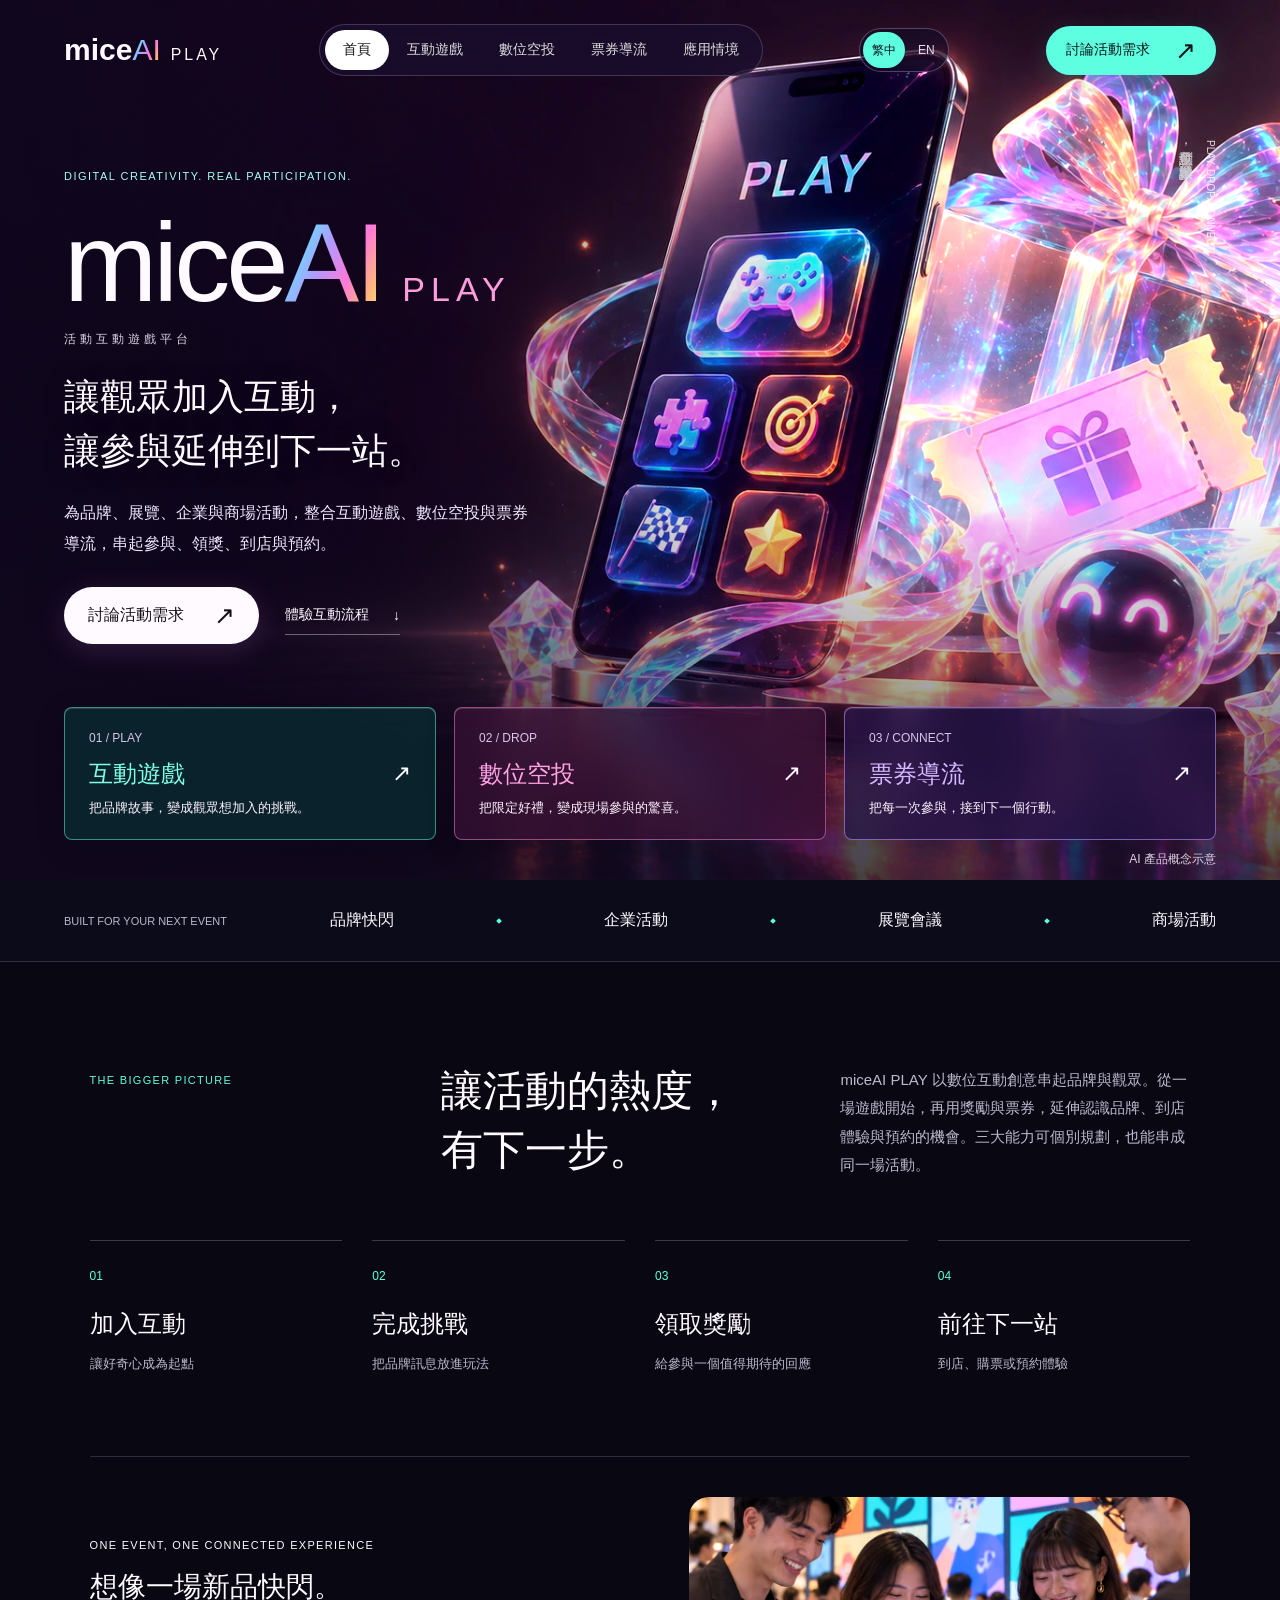
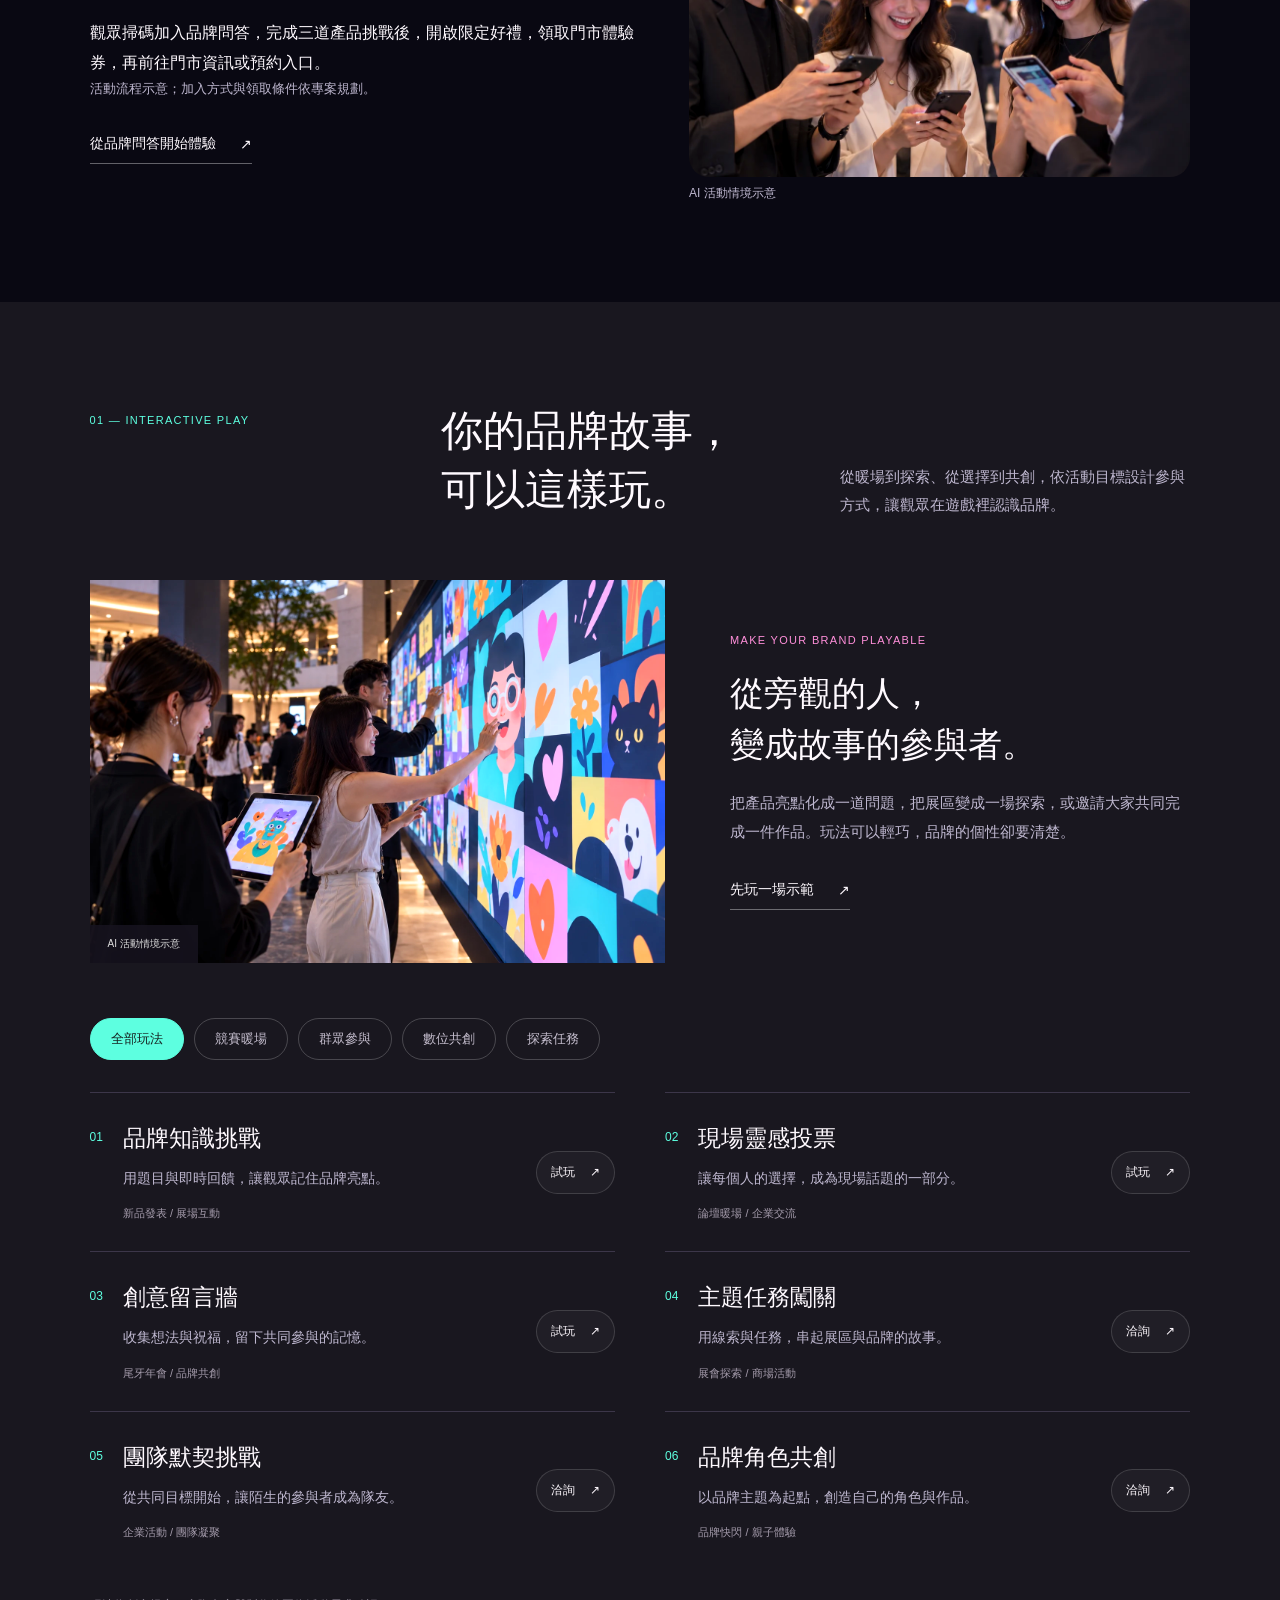
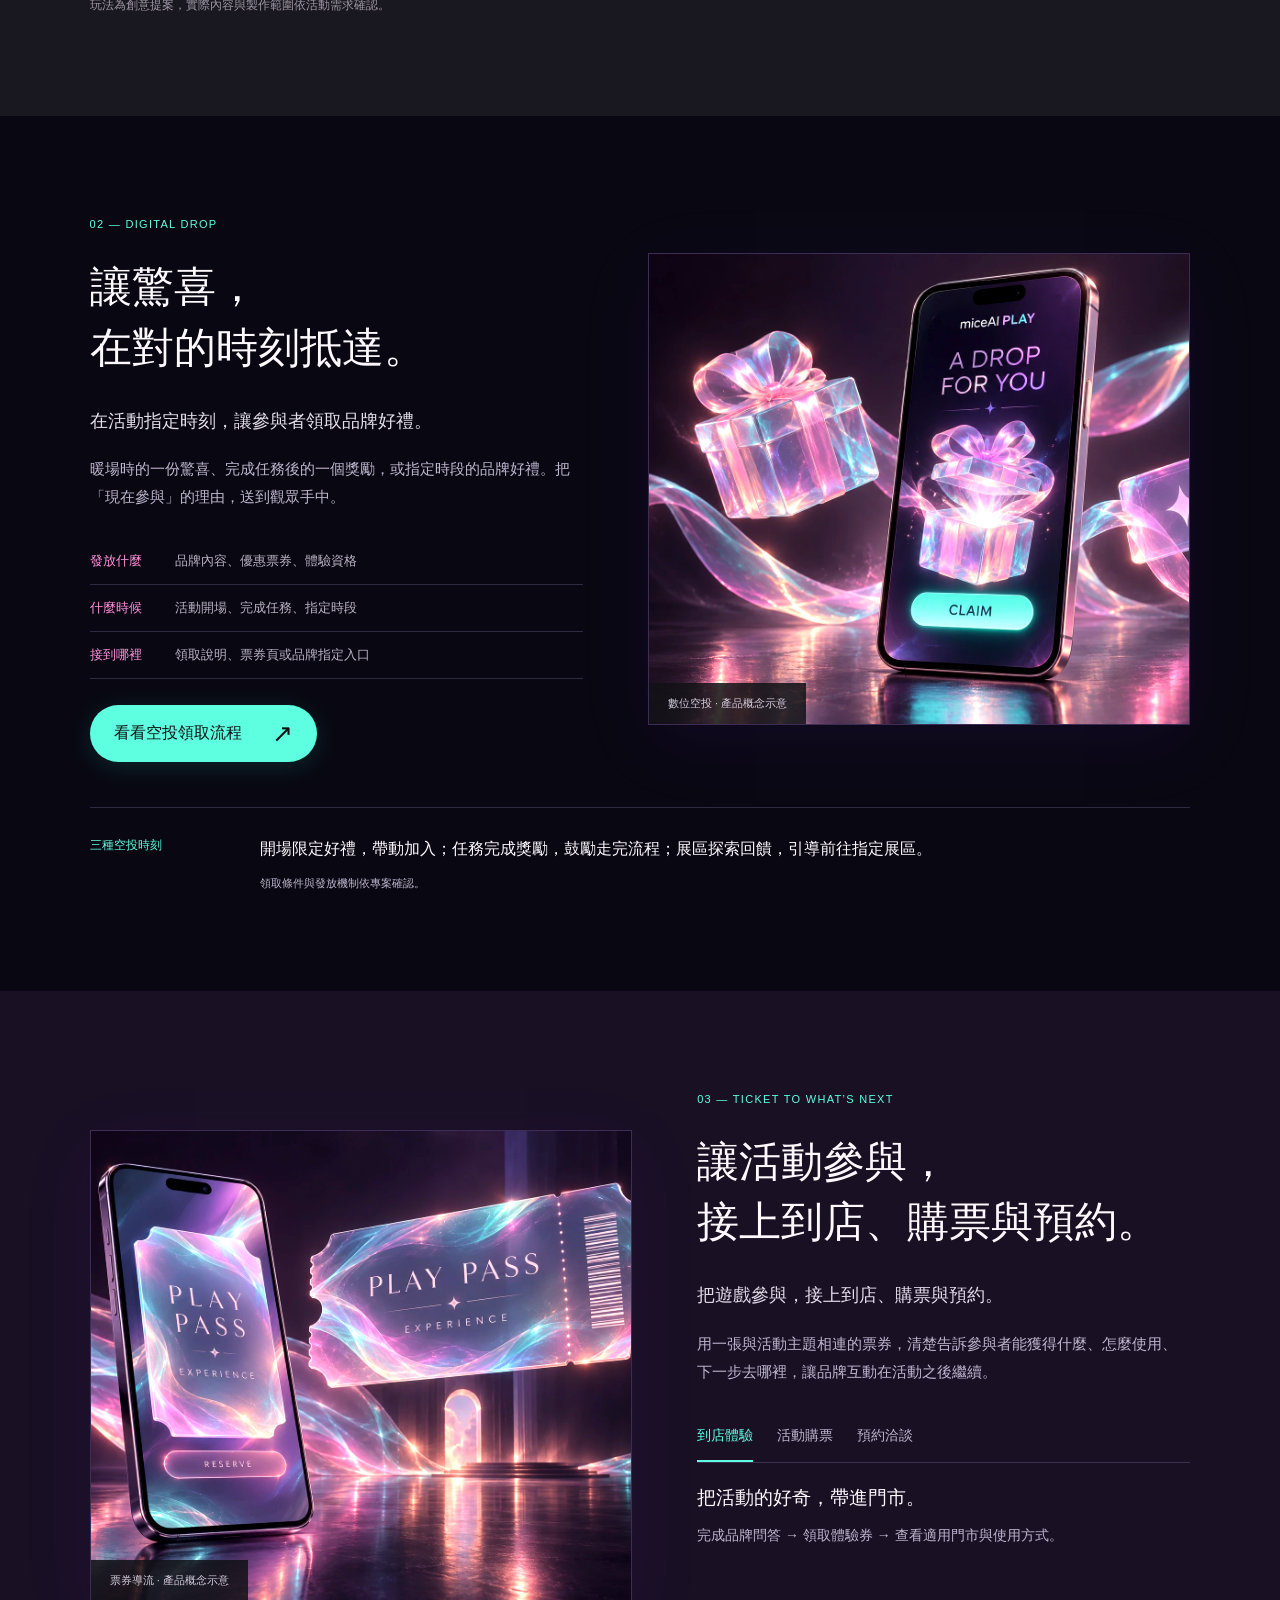
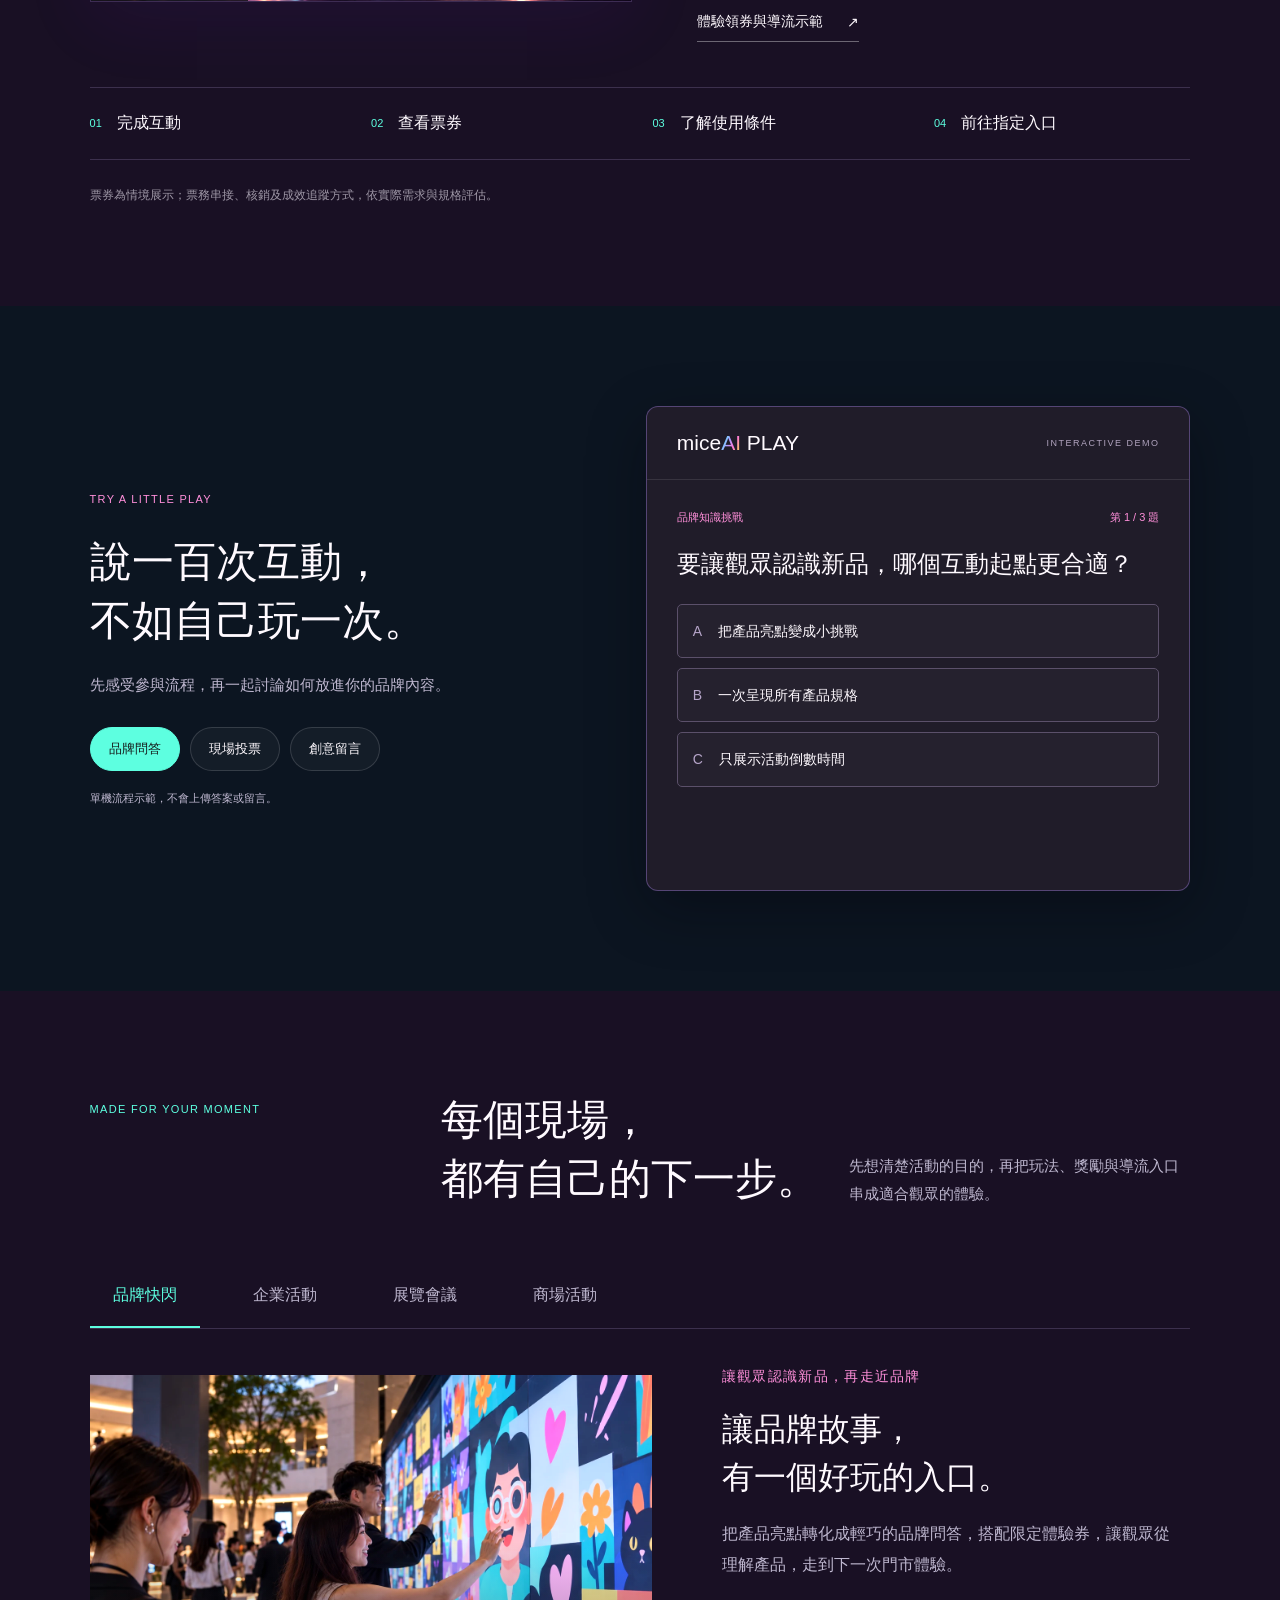
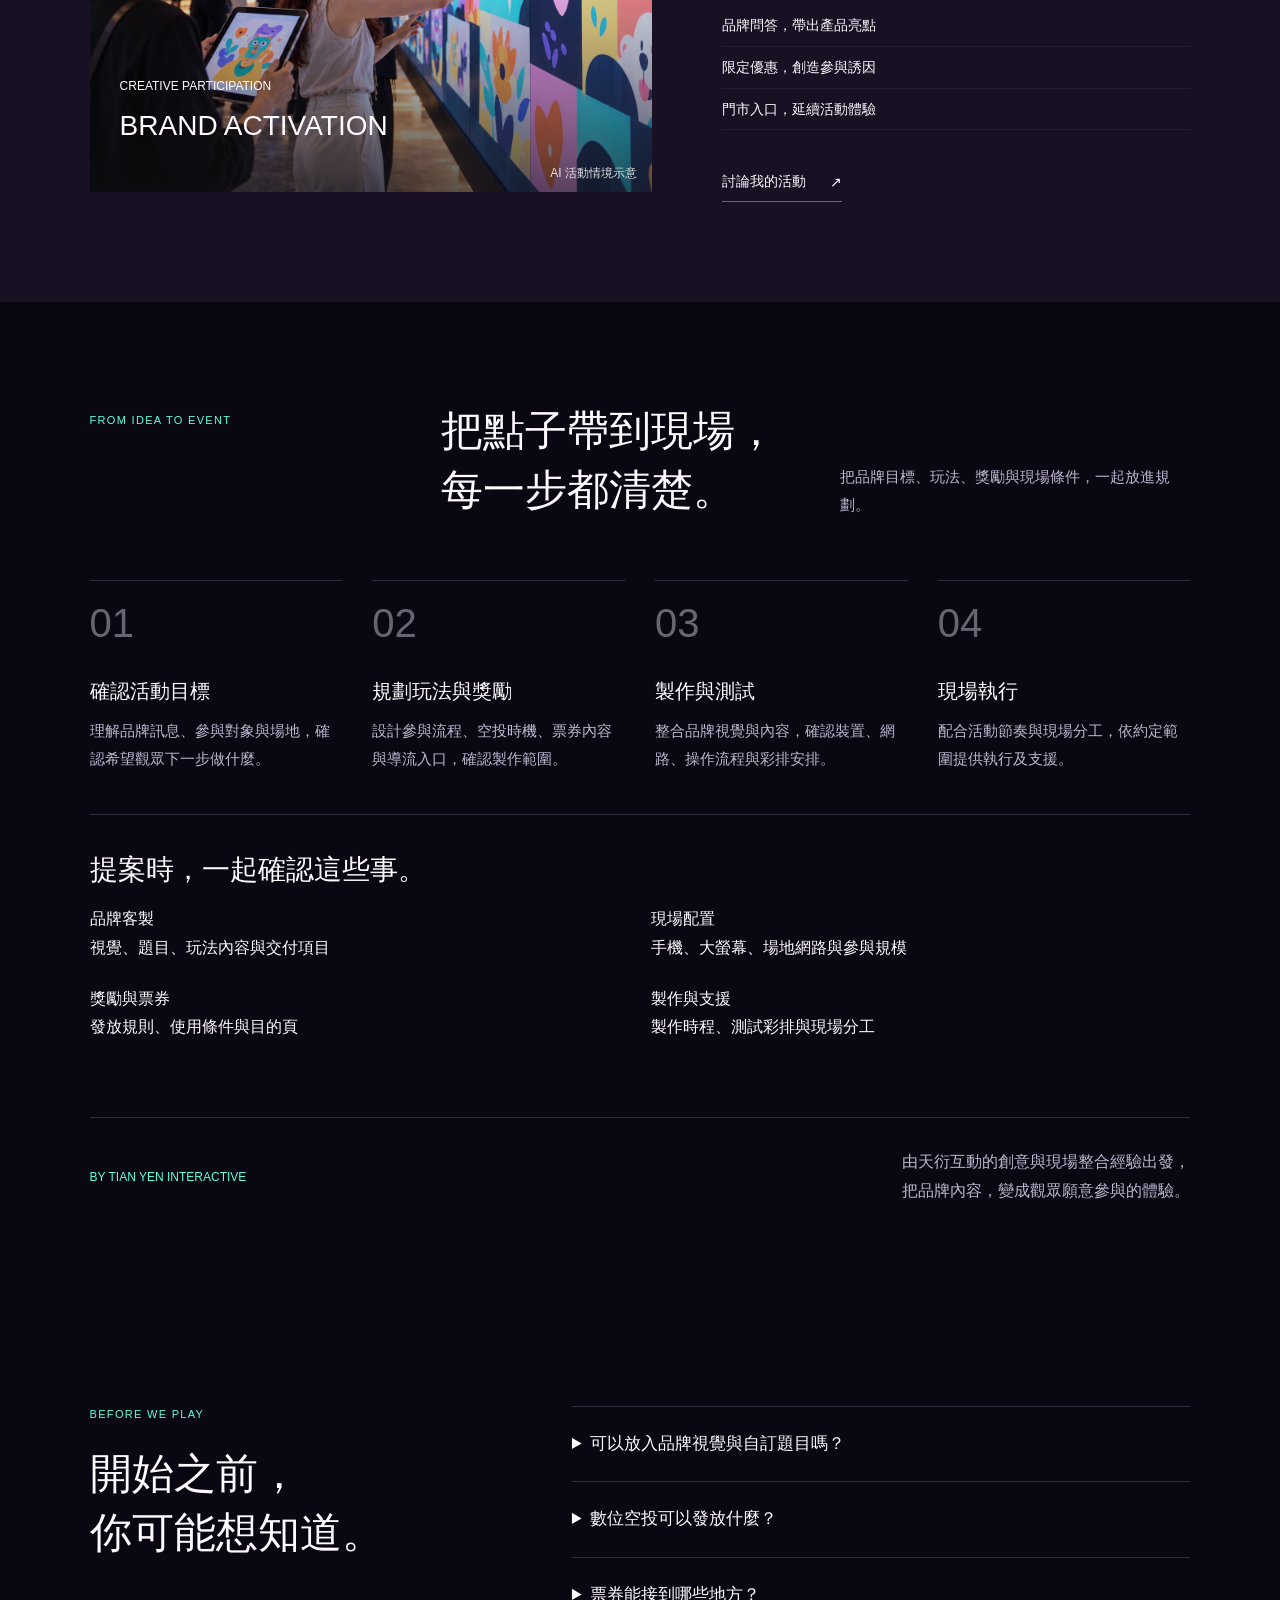
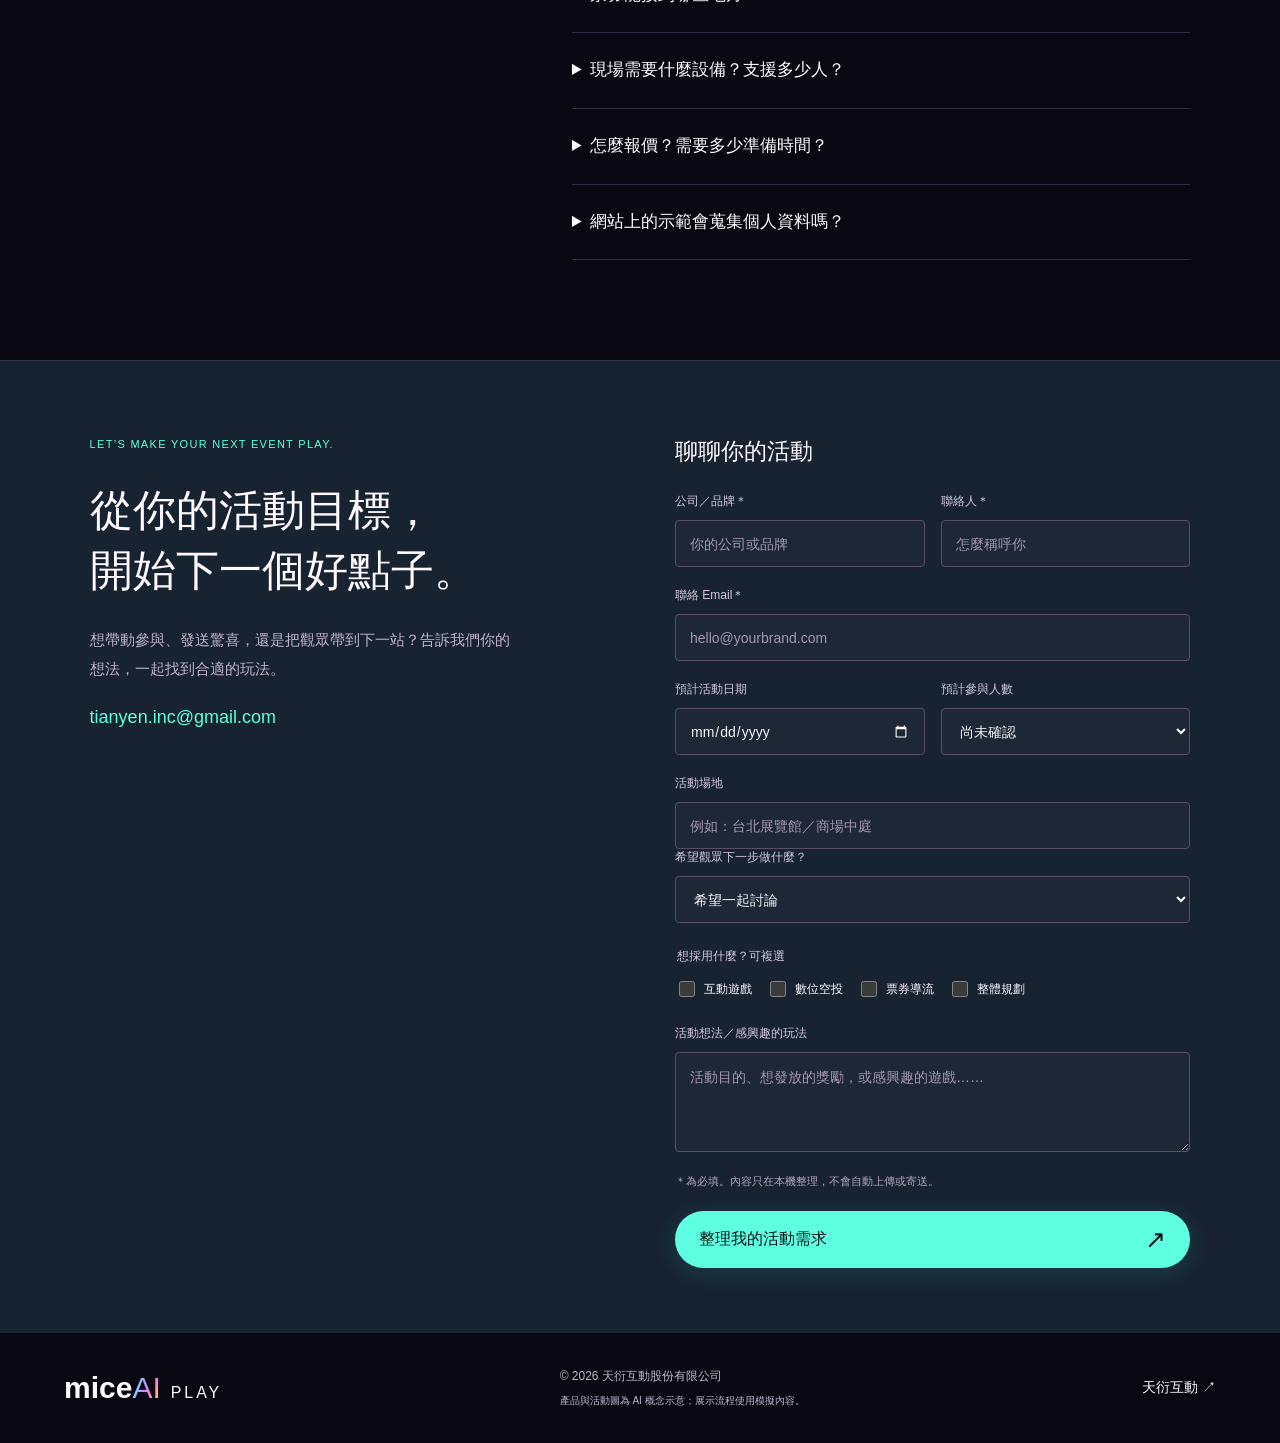
==== commit f40d3ce9: "Add Traditional Chinese and English site versions" ====
--- a/index.html
+++ b/index.html
@@ -4,13 +4,15 @@
 <meta charset="utf-8"><meta name="viewport" content="width=device-width, initial-scale=1"><meta name="theme-color" content="#111116">
 <meta name="description" content="miceAI PLAY 活動互動遊戲平台，結合數位互動創意、數位空投與票券導流，為品牌活動規劃從參與、領取獎勵到到店、購票與預約的完整體驗。">
 <meta property="og:title" content="miceAI PLAY｜互動遊戲・數位空投・票券導流"><meta property="og:description" content="讓品牌創意，成為人人能參與的體驗。"><meta property="og:type" content="website">
+<link rel="alternate" hreflang="zh-Hant" href="index.html"><link rel="alternate" hreflang="en" href="en.html">
 <title>miceAI PLAY｜活動互動遊戲平台</title>
-<link rel="stylesheet" href="styles.css?v=play-20261011-vivid"><script src="app.js?v=play-20261011d" defer></script>
+<link rel="stylesheet" href="styles.css?v=play-bilingual-1"><script src="app.js?v=play-bilingual-1d" defer></script>
 </head>
 <body>
 <a class="skip-link" href="#main">跳至主要內容</a>
 <header class="header">
 <a class="wordmark" href="#home" aria-label="miceAI PLAY 首頁">mice<span>AI</span><b>PLAY</b></a>
+<div class="language-switch" role="group" aria-label="網站語言"><a aria-current="page" href="index.html" lang="zh-Hant">繁中</a><a href="en.html" lang="en">EN</a></div>
 <button class="menu-toggle" aria-controls="navigation" aria-expanded="false" aria-label="開啟導覽選單"><span></span><span></span></button>
 <nav id="navigation" aria-label="主要導覽"><a class="active" href="#home">首頁</a><a href="#games">互動遊戲</a><a href="#airdrop">數位空投</a><a href="#tickets">票券導流</a><a href="#spaces">應用情境</a></nav>
 <a class="button small header-contact" href="#contact">討論活動需求 <span aria-hidden="true">↗</span></a>
--- a/styles.css
+++ b/styles.css
@@ -72,3 +72,54 @@
 .highlight{backdrop-filter:blur(16px)}
 }
 @media(forced-colors:active){.wordmark > span,.hero h1 > span,.demo-bar .mint-text{background-image:none}}
+
+/* Bilingual navigation and English typesetting. */
+.header{gap:18px}.header>.wordmark{order:1}.header>nav{order:2}.header>.language-switch{order:3}.header>.header-contact{order:4}.header>.menu-toggle{order:5}
+.language-switch{display:flex;align-items:center;gap:2px;padding:3px;border:1px solid #dcc9ff4d;border-radius:24px;background:#150c27bd;flex-shrink:0}
+.language-switch a{display:inline-flex;min-width:38px;min-height:36px;align-items:center;justify-content:center;padding:7px 9px;font-size:12px;color:#e7d9f5;border-radius:20px;white-space:nowrap}
+.language-switch a[aria-current=page]{background:#5dffe0;color:#10101b;font-weight:700}
+.language-switch a:hover{background:#ffffff24;color:#fff}.language-switch a[aria-current=page]:hover{background:#a1ffeb;color:#10101b}
+html[lang=en] .header nav a{padding-inline:14px;font-size:13px}
+html[lang=en] .hero h2{font-size:40px;line-height:1.22;max-width:560px}
+html[lang=en] .hero-description{font-size:15px;line-height:1.8;max-width:480px}
+html[lang=en] .section-heading>div{flex-wrap:wrap;gap:22px}
+html[lang=en] .section-heading>div>p{max-width:620px}
+html[lang=en] .section h2{font-size:38px;line-height:1.2}
+html[lang=en] .product-points li{gap:16px}html[lang=en] .product-points b{min-width:112px}
+html[lang=en] .scene-tabs{gap:24px}html[lang=en] .scene-tabs button{min-width:0}
+html[lang=en] .highlight h3{font-size:23px}html[lang=en] .highlight p{font-size:13px;line-height:1.6}
+html[lang=en] .game-list h3{font-size:22px}html[lang=en] .game-action{white-space:nowrap}
+html[lang=en] .check-options{flex-wrap:wrap}html[lang=en] .check-options label{line-height:1.5}
+html[lang=en] .journey-copy h2{font-size:30px;line-height:1.22}
+@media(max-width:1250px){
+.header>.header-contact{display:none}.header>.language-switch{margin-left:auto}.header nav a{padding-inline:14px}
+}
+@media(max-width:1050px){
+html[lang=en] .header{height:82px}
+html[lang=en] .menu-toggle{display:flex;flex-direction:column;justify-content:center;gap:6px;width:40px;height:40px;background:#ffffff18;border:1px solid #ffffff30;border-radius:50%;padding:10px}
+html[lang=en] .menu-toggle span{display:block;height:1px;background:white;width:18px}
+html[lang=en] .header nav{position:absolute;top:75px;left:6%;right:6%;display:none;flex-direction:column;align-items:stretch;border-radius:8px;background:#15121cf2;padding:12px;box-shadow:0 20px 40px #0005}
+html[lang=en] .header nav.open{display:flex}
+html[lang=en] .header nav a{padding:14px 18px;font-size:14px}
+html[lang=en] .hero h2{font-size:34px}
+}
+@media(max-width:700px){
+.header{gap:10px}.language-switch a{min-width:34px;padding:6px 8px}.header>.language-switch{margin-left:auto}
+html[lang=en] .hero h2{font-size:29px;max-width:360px}
+html[lang=en] .hero-description{font-size:14px;max-width:330px;line-height:1.8}
+html[lang=en] .hero-actions{flex-wrap:wrap;gap:12px 20px}
+html[lang=en] .section h2{font-size:30px}
+html[lang=en] .highlight h3{font-size:18px;line-height:1.3}
+html[lang=en] .highlight p{font-size:11px}
+html[lang=en] .game-list h3{font-size:20px}
+html[lang=en] .product-points li{display:block}html[lang=en] .product-points b{display:block;margin-bottom:6px}
+html[lang=en] .destination-tabs{gap:18px;flex-wrap:wrap}html[lang=en] .destination-tabs button{font-size:12px}
+html[lang=en] .scene-tabs{flex-wrap:wrap;gap:0 20px}
+html[lang=en] .scene-tabs button{font-size:13px;padding:12px 0}
+html[lang=en] .ticket-path li{font-size:13px;line-height:1.5}
+html[lang=en] .form-grid{grid-template-columns:1fr}
+html[lang=en] .journey-copy h2{font-size:25px}
+html[lang=en] .intro-band>span{font-size:9px}html[lang=en] .intro-band p{font-size:12px}
+html[lang=en] .campaign-example .eyebrow{font-size:10px;letter-spacing:0}
+}
+@media(max-width:360px){.language-switch a{min-width:31px;padding:6px;font-size:11px}html[lang=en] .hero h2{font-size:26px}html[lang=en] .demo-tabs button{padding:10px;font-size:11px}}
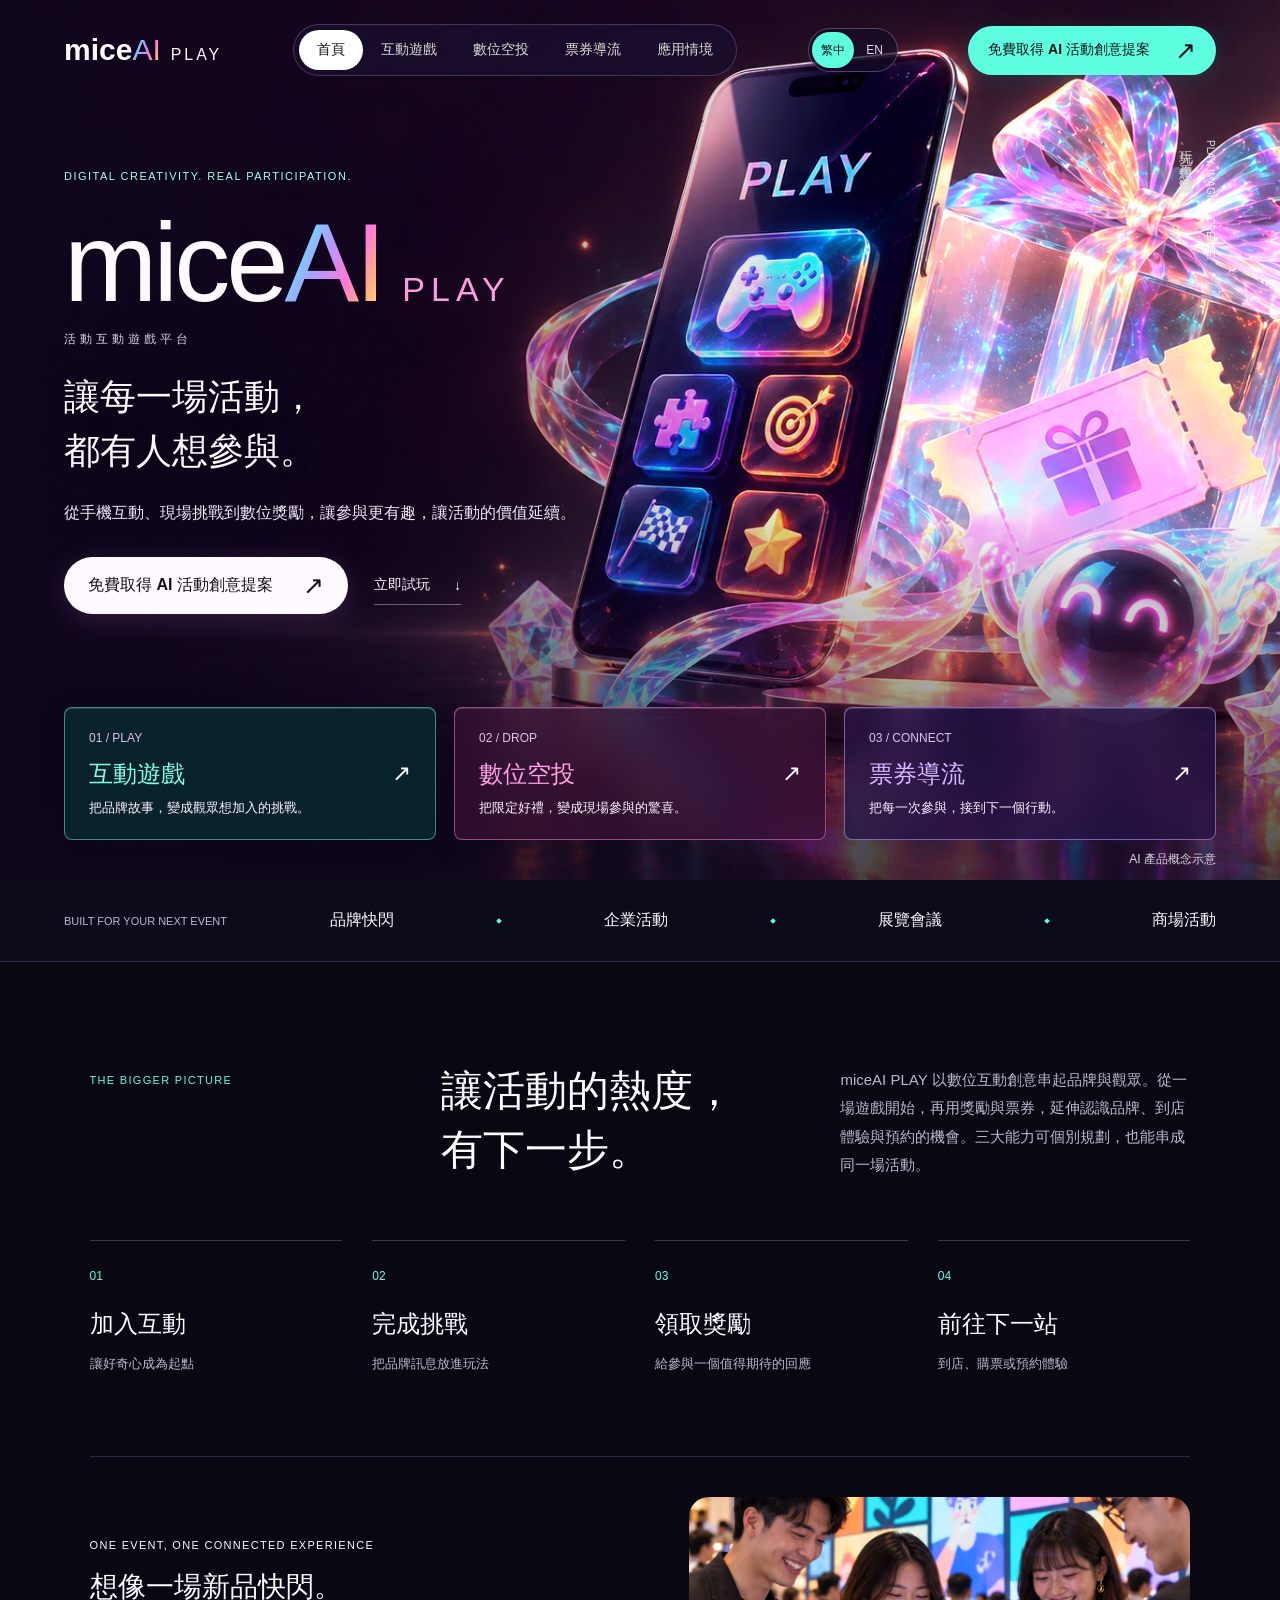
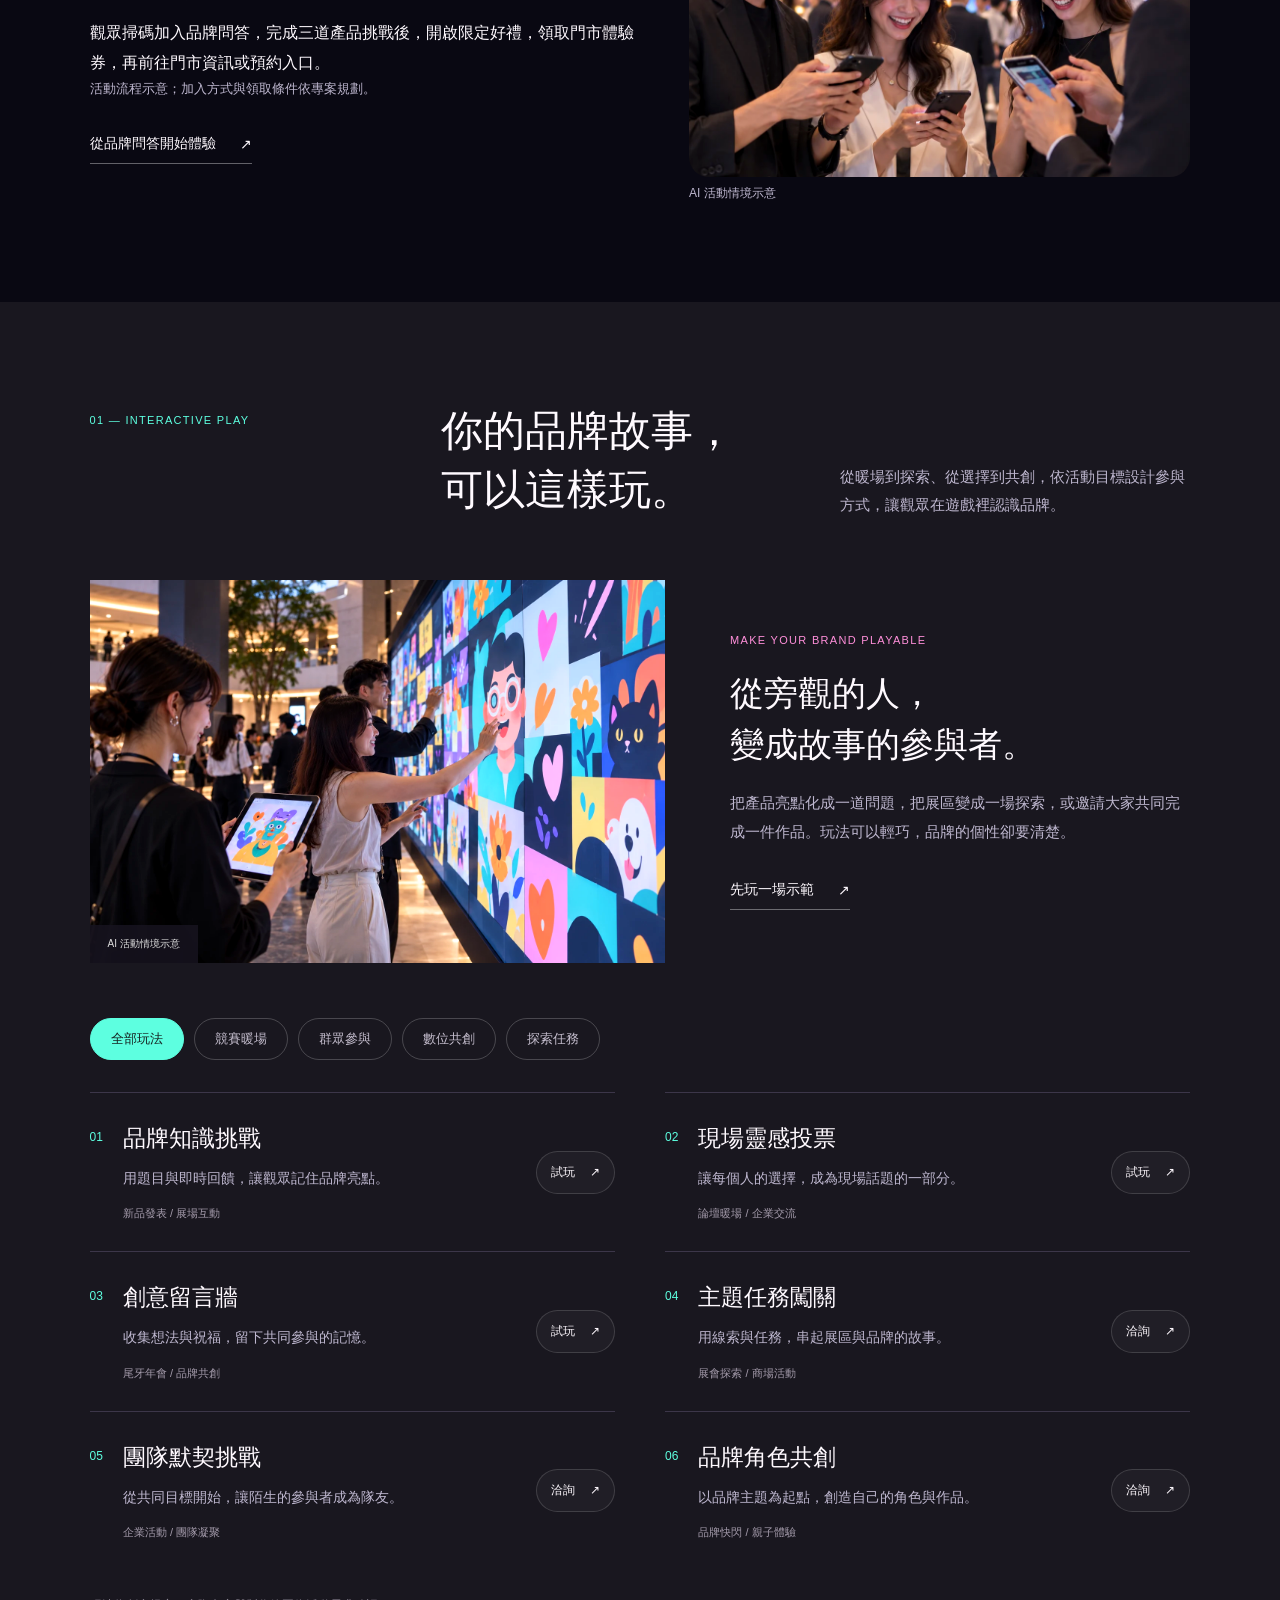
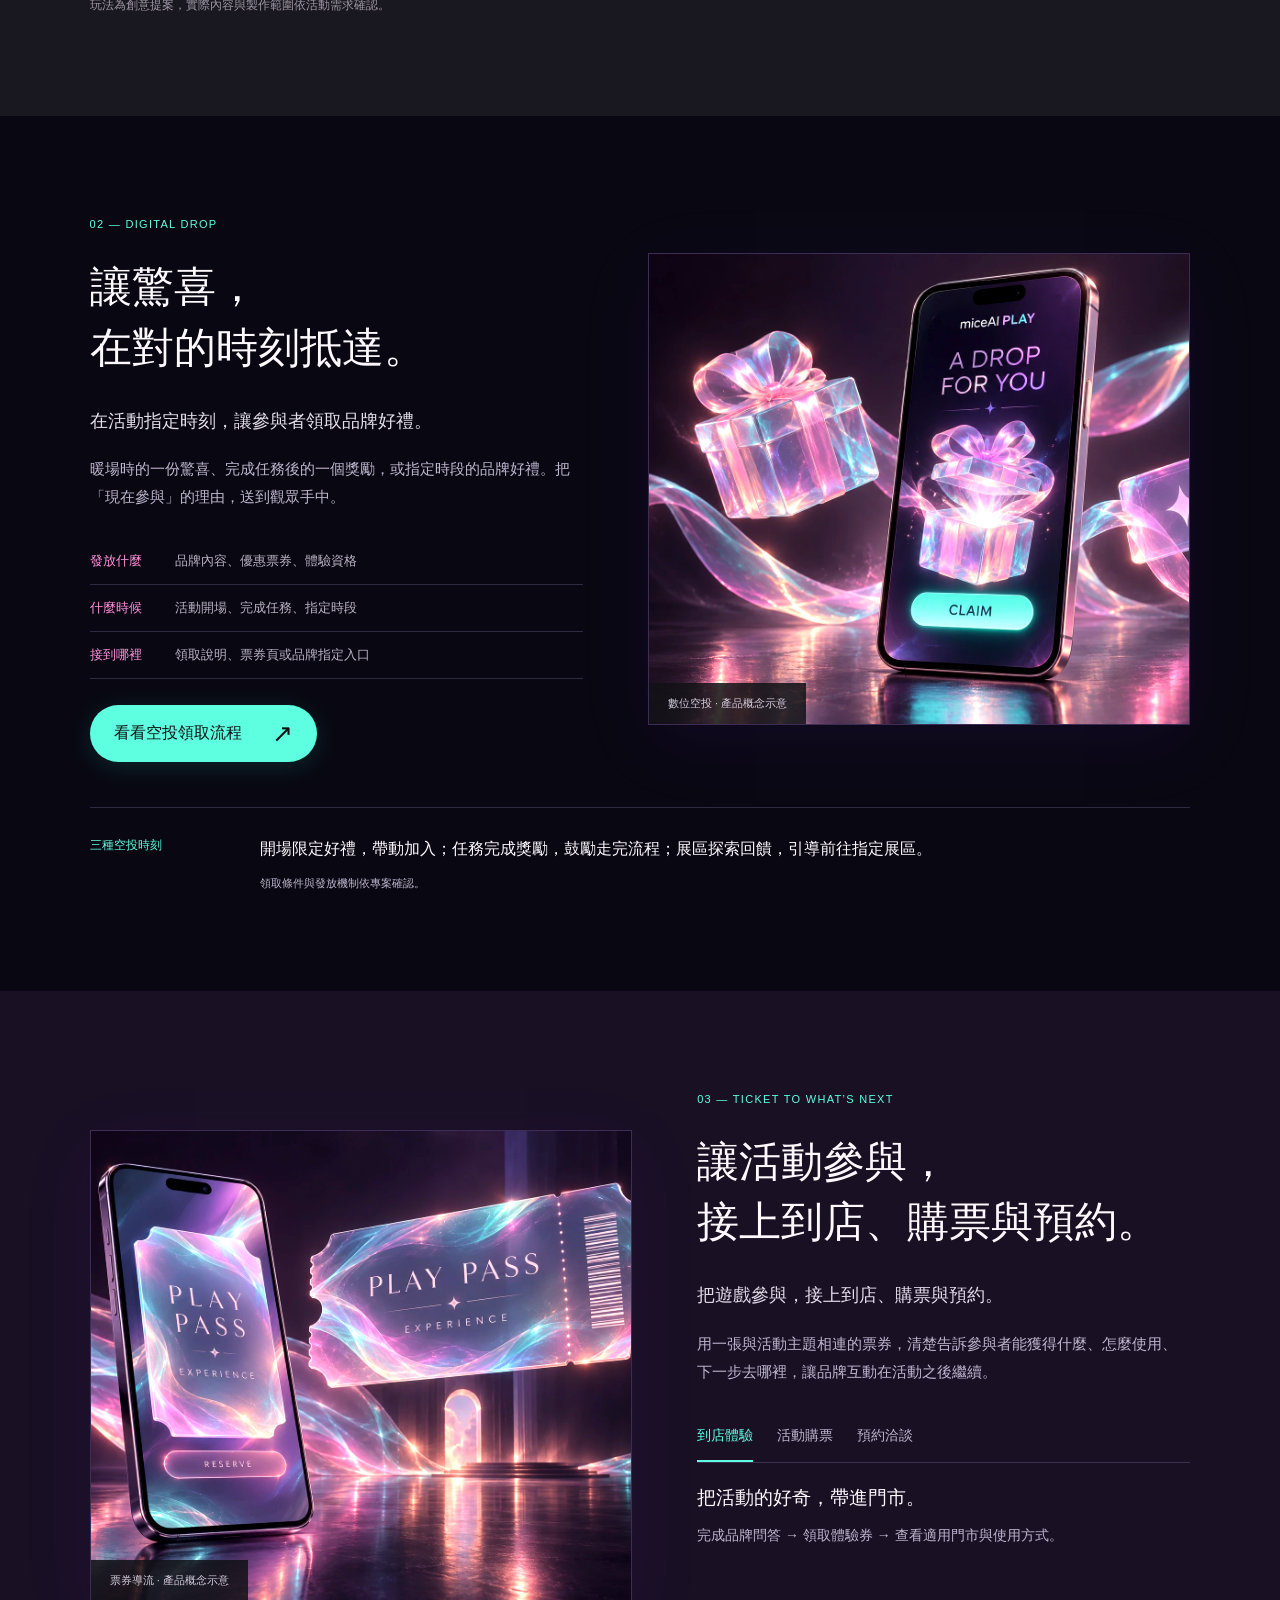
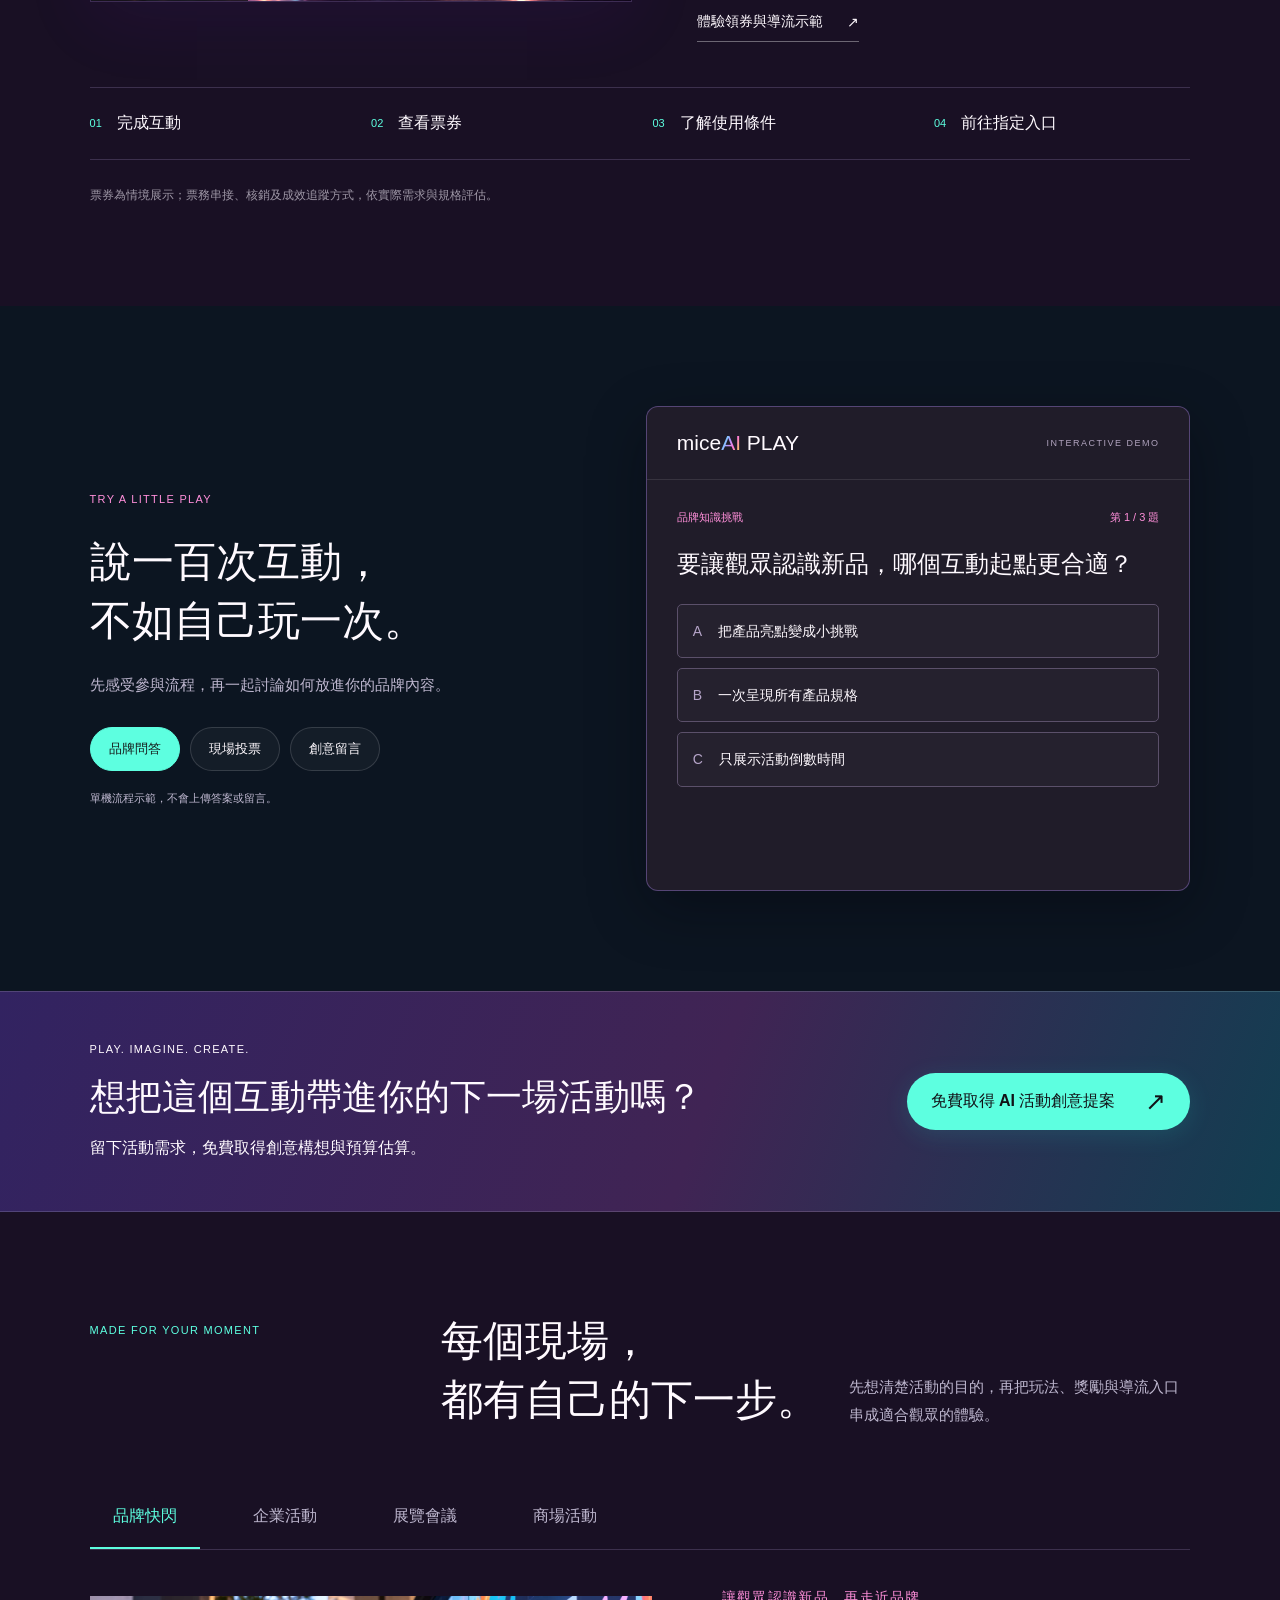
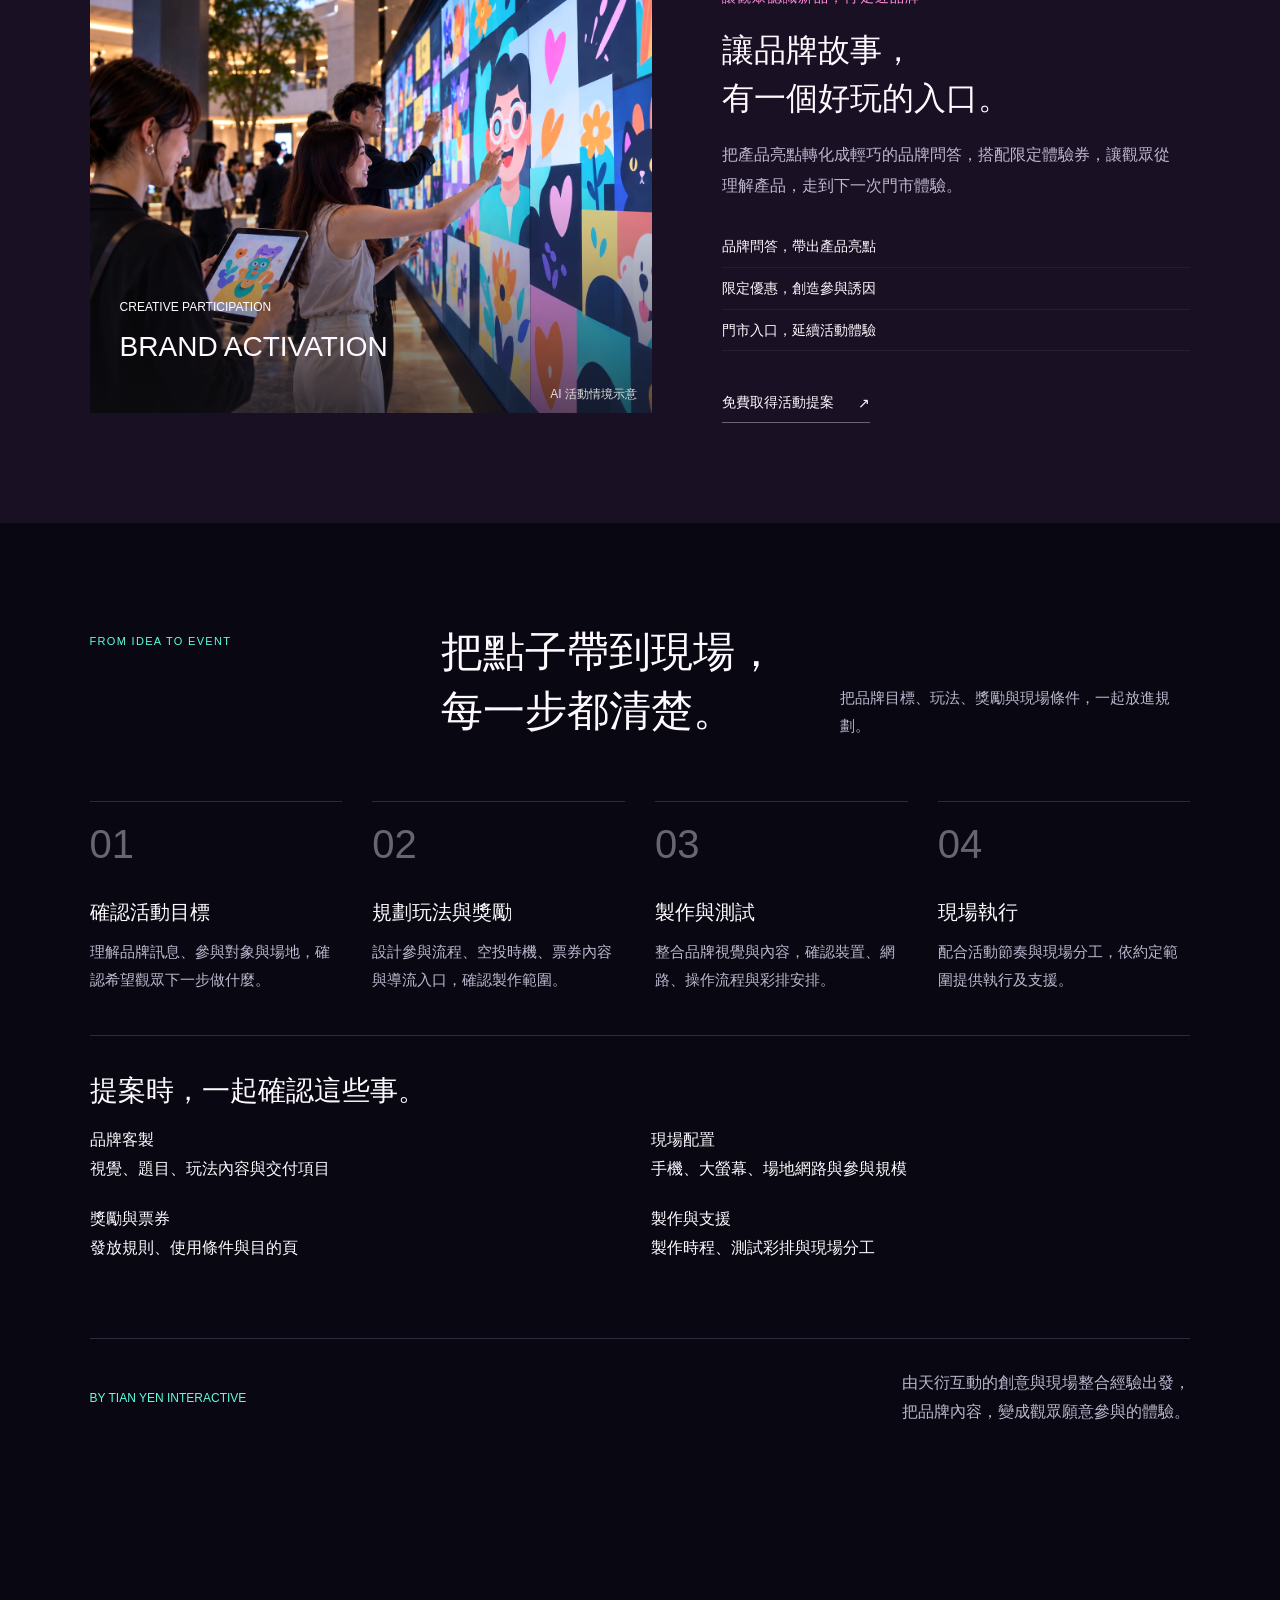
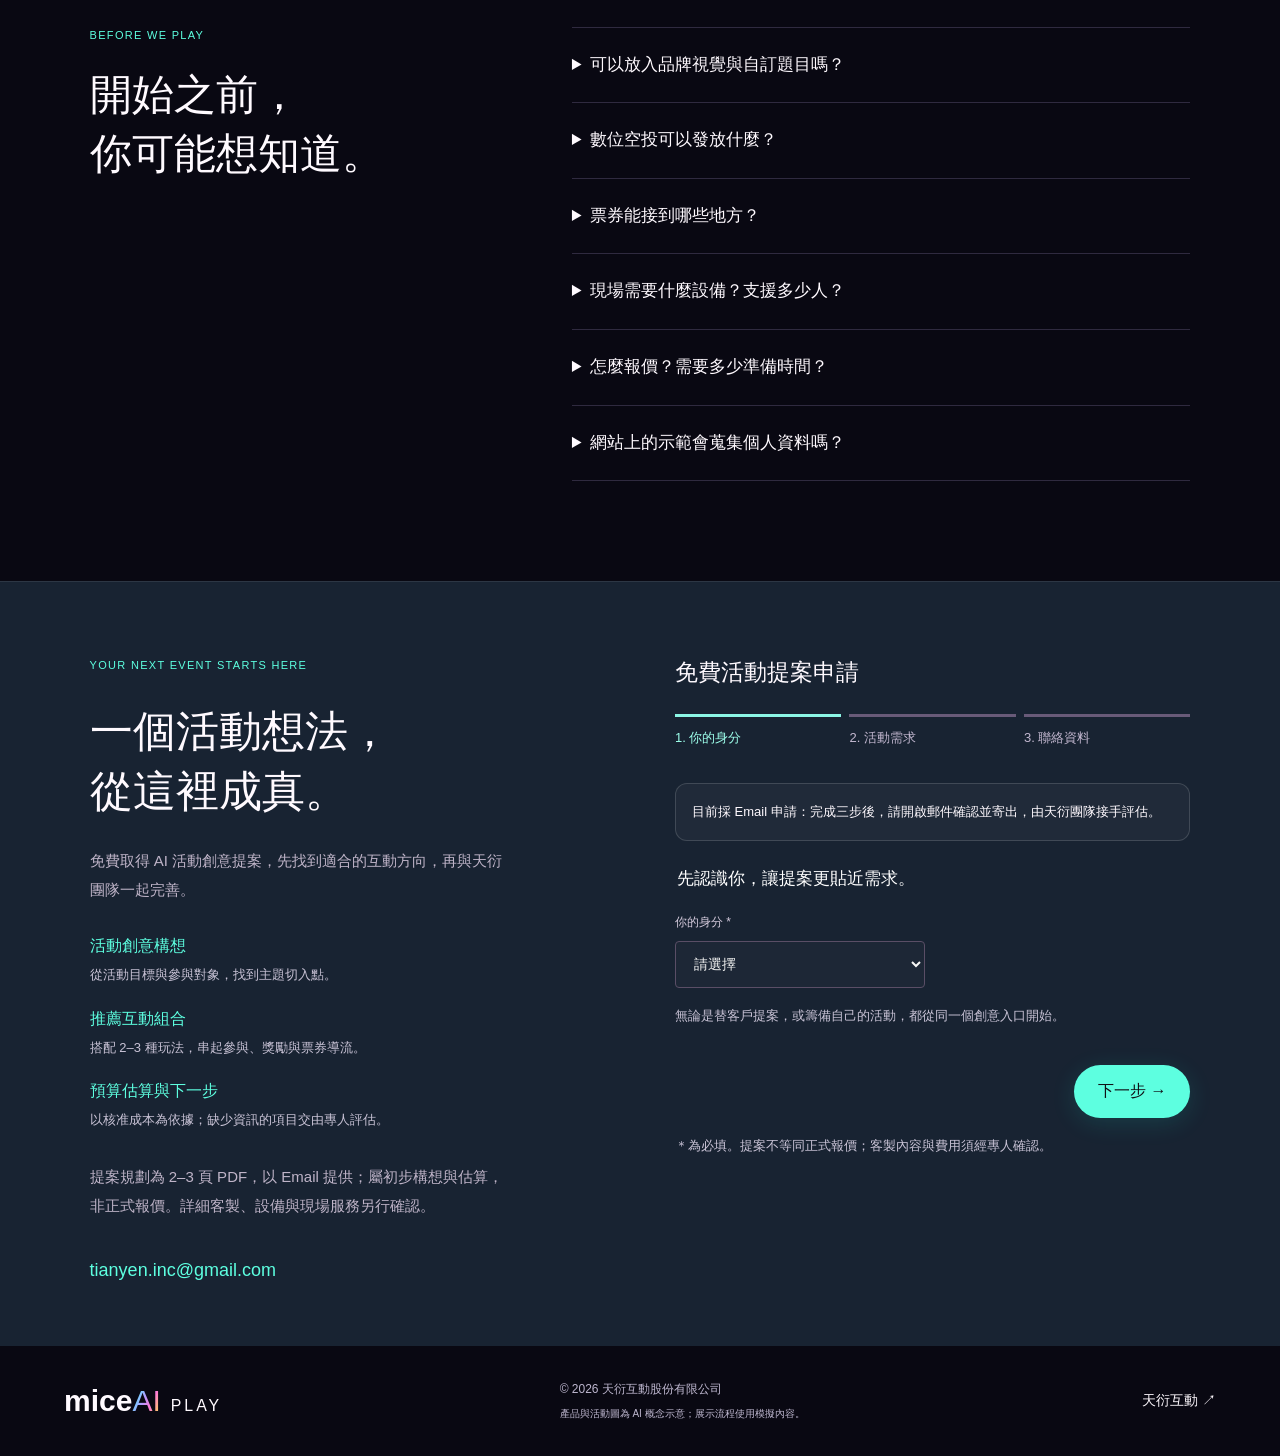
==== commit c6e277ec: "Add bilingual free AI event proposal intake and play-to-proposal flow Apply the October 22 proposal " ====
--- a/index.html
+++ b/index.html
@@ -6,7 +6,8 @@
 <meta property="og:title" content="miceAI PLAY｜互動遊戲・數位空投・票券導流"><meta property="og:description" content="讓品牌創意，成為人人能參與的體驗。"><meta property="og:type" content="website">
 <link rel="alternate" hreflang="zh-Hant" href="index.html"><link rel="alternate" hreflang="en" href="en.html">
 <title>miceAI PLAY｜活動互動遊戲平台</title>
-<link rel="stylesheet" href="styles.css?v=play-bilingual-1"><script src="app.js?v=play-bilingual-1d" defer></script>
+<link rel="stylesheet" href="styles.css?v=proposal-v1"><script src="app.js?v=proposal-v1" defer></script>
+<script src="proposal-config.js?v=proposal-v1" defer></script><script src="proposal.js?v=proposal-v1" defer></script>
 </head>
 <body>
 <a class="skip-link" href="#main">跳至主要內容</a>
@@ -15,14 +16,14 @@
 <div class="language-switch" role="group" aria-label="網站語言"><a aria-current="page" href="index.html" lang="zh-Hant">繁中</a><a href="en.html" lang="en">EN</a></div>
 <button class="menu-toggle" aria-controls="navigation" aria-expanded="false" aria-label="開啟導覽選單"><span></span><span></span></button>
 <nav id="navigation" aria-label="主要導覽"><a class="active" href="#home">首頁</a><a href="#games">互動遊戲</a><a href="#airdrop">數位空投</a><a href="#tickets">票券導流</a><a href="#spaces">應用情境</a></nav>
-<a class="button small header-contact" href="#contact">討論活動需求 <span aria-hidden="true">↗</span></a>
+<a class="button small header-contact" href="#contact">免費取得 AI 活動創意提案 <span aria-hidden="true">↗</span></a>
 </header>
 <main id="main">
 <section class="hero" id="home" aria-labelledby="hero-title">
 <img class="hero-art" src="assets/play-hero.webp" alt="虹彩手機、互動遊戲與數位票券的 miceAI PLAY 產品概念視覺" width="1672" height="941" fetchpriority="high">
 <div class="hero-shade"></div>
-<div class="hero-content"><p class="eyebrow">DIGITAL CREATIVITY. REAL PARTICIPATION.</p><h1 id="hero-title">mice<span>AI</span><small>PLAY</small></h1><p class="product-category">活動互動遊戲平台</p><h2>讓觀眾加入互動，<br>讓參與延伸到下一站。</h2><p class="hero-description">為品牌、展覽、企業與商場活動，整合互動遊戲、數位空投與票券導流，串起參與、領獎、到店與預約。</p><div class="hero-actions"><a class="button white" href="#contact">討論活動需求 <span aria-hidden="true">↗</span></a><a class="text-link" href="#playground">體驗互動流程 <span aria-hidden="true">↓</span></a></div></div>
-<div class="hero-aside"><span>PLAY. DROP. CONNECT.</span><span>讓創意發生，讓參與延續。</span></div>
+<div class="hero-content"><p class="eyebrow">DIGITAL CREATIVITY. REAL PARTICIPATION.</p><p class="hero-brand">mice<span>AI</span><small>PLAY</small></p><p class="product-category">活動互動遊戲平台</p><h1 class="hero-heading" id="hero-title">讓每一場活動，<br>都有人想參與。</h1><p class="hero-description">從手機互動、現場挑戰到數位獎勵，讓參與更有趣，讓活動的價值延續。</p><div class="hero-actions"><a class="button white" href="#contact">免費取得 AI 活動創意提案 <span aria-hidden="true">↗</span></a><a class="text-link" href="#playground">立即試玩 <span aria-hidden="true">↓</span></a></div></div>
+<div class="hero-aside"><span>PLAY. IMAGINE. CREATE.</span><span>先玩、再想像、讓活動成真。</span></div>
 <div class="hero-highlights">
 <a href="#games" class="highlight"><span class="highlight-index">01 / PLAY</span><div><h3>互動遊戲</h3><span aria-hidden="true">↗</span></div><p>把品牌故事，變成觀眾想加入的挑戰。</p></a>
 <a href="#airdrop" class="highlight"><span class="highlight-index">02 / DROP</span><div><h3>數位空投</h3><span aria-hidden="true">↗</span></div><p>把限定好禮，變成現場參與的驚喜。</p></a>
@@ -57,10 +58,11 @@
 <ol class="ticket-path"><li><b>01</b>完成互動</li><li><b>02</b>查看票券</li><li><b>03</b>了解使用條件</li><li><b>04</b>前往指定入口</li></ol><p class="section-note">票券為情境展示；票務串接、核銷及成效追蹤方式，依實際需求與規格評估。</p>
 </section>
 <section class="section playground" id="playground" aria-labelledby="playground-title"><div class="demo-intro"><p class="eyebrow">TRY A LITTLE PLAY</p><h2 id="playground-title">說一百次互動，<br>不如自己玩一次。</h2><p>先感受參與流程，再一起討論如何放進你的品牌內容。</p><div class="demo-tabs" role="tablist" aria-label="互動展示"><button role="tab" id="demo-quiz" aria-selected="true" aria-controls="demo-panel" data-demo-tab="quiz">品牌問答</button><button role="tab" id="demo-vote" aria-selected="false" tabindex="-1" aria-controls="demo-panel" data-demo-tab="vote">現場投票</button><button role="tab" id="demo-wall" aria-selected="false" tabindex="-1" aria-controls="demo-panel" data-demo-tab="wall">創意留言</button></div><small>單機流程示範，不會上傳答案或留言。</small></div><div class="demo-shell"><div class="demo-bar"><span>mice<span class="mint-text">AI</span> PLAY</span><small>INTERACTIVE DEMO</small></div><div id="demo-panel" role="tabpanel" aria-labelledby="demo-quiz" tabindex="0"></div></div></section>
-<section class="section spaces" id="spaces" aria-labelledby="spaces-title"><div class="section-heading"><p class="eyebrow">MADE FOR YOUR MOMENT</p><div><h2 id="spaces-title">每個現場，<br>都有自己的下一步。</h2><p>先想清楚活動的目的，再把玩法、獎勵與導流入口串成適合觀眾的體驗。</p></div></div><div class="scene-tabs" role="tablist" aria-label="應用情境"><button id="tab-brand" role="tab" aria-selected="true" aria-controls="scene-panel" data-scene="brand">品牌快閃</button><button id="tab-corporate" role="tab" aria-selected="false" tabindex="-1" aria-controls="scene-panel" data-scene="corporate">企業活動</button><button id="tab-expo" role="tab" aria-selected="false" tabindex="-1" aria-controls="scene-panel" data-scene="expo">展覽會議</button><button id="tab-retail" role="tab" aria-selected="false" tabindex="-1" aria-controls="scene-panel" data-scene="retail">商場活動</button></div><div class="scene-panel" role="tabpanel" id="scene-panel" aria-labelledby="tab-brand" tabindex="0"><div class="scene-visual"><img id="scene-image" src="assets/cocreation.webp" loading="lazy" alt="品牌活動數位共創情境示意" width="1536" height="1024"><span class="scene-visual-label">CREATIVE PARTICIPATION<br><b id="scene-english">BRAND ACTIVATION</b></span><small>AI 活動情境示意</small></div><div class="scene-copy"><span class="eyebrow" id="scene-kicker">讓觀眾認識新品，再走近品牌</span><h3 id="scene-title">讓品牌故事，<br>有一個好玩的入口。</h3><p id="scene-description">把產品亮點轉化成輕巧的品牌問答，搭配限定體驗券，讓觀眾從理解產品，走到下一次門市體驗。</p><ul id="scene-features"><li>品牌問答，帶出產品亮點</li><li>限定優惠，創造參與誘因</li><li>門市入口，延續活動體驗</li></ul><a class="text-link" href="#contact">討論我的活動 <span aria-hidden="true">↗</span></a></div></div></section>
+<aside class="proposal-invite section"><div><p class="eyebrow">PLAY. IMAGINE. CREATE.</p><h2>想把這個互動帶進你的下一場活動嗎？</h2><p>留下活動需求，免費取得創意構想與預算估算。</p></div><a class="button" href="#contact">免費取得 AI 活動創意提案 <span aria-hidden="true">↗</span></a></aside>
+<section class="section spaces" id="spaces" aria-labelledby="spaces-title"><div class="section-heading"><p class="eyebrow">MADE FOR YOUR MOMENT</p><div><h2 id="spaces-title">每個現場，<br>都有自己的下一步。</h2><p>先想清楚活動的目的，再把玩法、獎勵與導流入口串成適合觀眾的體驗。</p></div></div><div class="scene-tabs" role="tablist" aria-label="應用情境"><button id="tab-brand" role="tab" aria-selected="true" aria-controls="scene-panel" data-scene="brand">品牌快閃</button><button id="tab-corporate" role="tab" aria-selected="false" tabindex="-1" aria-controls="scene-panel" data-scene="corporate">企業活動</button><button id="tab-expo" role="tab" aria-selected="false" tabindex="-1" aria-controls="scene-panel" data-scene="expo">展覽會議</button><button id="tab-retail" role="tab" aria-selected="false" tabindex="-1" aria-controls="scene-panel" data-scene="retail">商場活動</button></div><div class="scene-panel" role="tabpanel" id="scene-panel" aria-labelledby="tab-brand" tabindex="0"><div class="scene-visual"><img id="scene-image" src="assets/cocreation.webp" loading="lazy" alt="品牌活動數位共創情境示意" width="1536" height="1024"><span class="scene-visual-label">CREATIVE PARTICIPATION<br><b id="scene-english">BRAND ACTIVATION</b></span><small>AI 活動情境示意</small></div><div class="scene-copy"><span class="eyebrow" id="scene-kicker">讓觀眾認識新品，再走近品牌</span><h3 id="scene-title">讓品牌故事，<br>有一個好玩的入口。</h3><p id="scene-description">把產品亮點轉化成輕巧的品牌問答，搭配限定體驗券，讓觀眾從理解產品，走到下一次門市體驗。</p><ul id="scene-features"><li>品牌問答，帶出產品亮點</li><li>限定優惠，創造參與誘因</li><li>門市入口，延續活動體驗</li></ul><a class="text-link" href="#contact">免費取得活動提案 <span aria-hidden="true">↗</span></a></div></div></section>
 <section class="section workflow" id="workflow" aria-labelledby="workflow-title"><div class="section-heading"><p class="eyebrow">FROM IDEA TO EVENT</p><div><h2 id="workflow-title">把點子帶到現場，<br>每一步都清楚。</h2><p>把品牌目標、玩法、獎勵與現場條件，一起放進規劃。</p></div></div><ol class="steps"><li><span>01</span><h3>確認活動目標</h3><p>理解品牌訊息、參與對象與場地，確認希望觀眾下一步做什麼。</p></li><li><span>02</span><h3>規劃玩法與獎勵</h3><p>設計參與流程、空投時機、票券內容與導流入口，確認製作範圍。</p></li><li><span>03</span><h3>製作與測試</h3><p>整合品牌視覺與內容，確認裝置、網路、操作流程與彩排安排。</p></li><li><span>04</span><h3>現場執行</h3><p>配合活動節奏與現場分工，依約定範圍提供執行及支援。</p></li></ol><div class="scope-note"><h3>提案時，一起確認這些事。</h3><ul><li><b>品牌客製</b>視覺、題目、玩法內容與交付項目</li><li><b>現場配置</b>手機、大螢幕、場地網路與參與規模</li><li><b>獎勵與票券</b>發放規則、使用條件與目的頁</li><li><b>製作與支援</b>製作時程、測試彩排與現場分工</li></ul></div><div class="trust-note"><span>BY TIAN YEN INTERACTIVE</span><p>由天衍互動的創意與現場整合經驗出發，<br>把品牌內容，變成觀眾願意參與的體驗。</p></div></section>
-<section class="section faq" id="faq"><div><p class="eyebrow">BEFORE WE PLAY</p><h2>開始之前，<br>你可能想知道。</h2></div><div class="faq-list"><details><summary>可以放入品牌視覺與自訂題目嗎？</summary><p>可將品牌識別、活動主題、產品內容與題目納入規劃。具體客製項目、修改次數與交付內容會在提案階段確認。</p></details><details><summary>數位空投可以發放什麼？</summary><p>可討論優惠票券、體驗資格、品牌內容等形式。發放時機、領取條件與入口，會依活動目的及系統配置規劃。</p></details><details><summary>票券能接到哪些地方？</summary><p>可規劃導向門市資訊、活動購票、體驗預約或指定品牌頁面。外部平台串接、票券核銷與追蹤方式，需另行確認。</p></details><details><summary>現場需要什麼設備？支援多少人？</summary><p>依玩法、同時參與人數、裝置與場地網路條件評估。提供活動規模與場地資訊後，可進一步確認可行配置及測試需求。</p></details><details><summary>怎麼報價？需要多少準備時間？</summary><p>依玩法數量、客製內容、票券需求、設備與現場支援範圍評估。可以先提供預計日期、活動目標與現有素材，一起確認時程。</p></details><details><summary>網站上的示範會蒐集個人資料嗎？</summary><p>問答、投票、留言與領券示範只在本次瀏覽中運作，不會產生可使用的正式票券。洽詢表單只產生本機摘要，由你確認後自行寄出。</p></details></div></section>
-<section class="contact section" id="contact" aria-labelledby="contact-title"><div class="contact-copy"><p class="eyebrow">LET’S MAKE YOUR NEXT EVENT PLAY.</p><h2 id="contact-title">從你的活動目標，<br>開始下一個好點子。</h2><p>想帶動參與、發送驚喜，還是把觀眾帶到下一站？告訴我們你的想法，一起找到合適的玩法。</p><a class="contact-mail" href="mailto:tianyen.inc@gmail.com">tianyen.inc@gmail.com</a></div><div class="contact-form-wrap"><form id="brief-form"><h3>聊聊你的活動</h3><div class="form-grid"><label>公司／品牌＊<input name="company" required maxlength="80" autocomplete="organization" placeholder="你的公司或品牌"></label><label>聯絡人＊<input name="name" required maxlength="40" autocomplete="name" placeholder="怎麼稱呼你"></label><label class="full">聯絡 Email＊<input name="email" type="email" required maxlength="120" autocomplete="email" placeholder="hello@yourbrand.com"></label><label>預計活動日期<input name="date" type="date"></label><label>預計參與人數<select name="people"><option>尚未確認</option><option>50 人以下</option><option>50–200 人</option><option>200–500 人</option><option>500 人以上</option></select></label><label class="full">活動場地<input name="venue" maxlength="120" placeholder="例如：台北展覽館／商場中庭"></label></div><div class="form-grid"><label class="full">希望觀眾下一步做什麼？<select name="goal"><option>希望一起討論</option><option>認識品牌</option><option>到店體驗</option><option>活動購票</option><option>預約洽談</option><option>其他</option></select></label></div><fieldset><legend>想採用什麼？可複選</legend><div class="check-options"><label><input name="capability" type="checkbox" value="互動遊戲">互動遊戲</label><label><input name="capability" type="checkbox" value="數位空投">數位空投</label><label><input name="capability" type="checkbox" value="票券導流">票券導流</label><label><input name="capability" type="checkbox" value="整體規劃">整體規劃</label></div></fieldset><div class="form-grid"><label class="full">活動想法／感興趣的玩法<textarea name="note" rows="3" maxlength="1200" placeholder="活動目的、想發放的獎勵，或感興趣的遊戲……"></textarea></label></div><p class="privacy-note">＊為必填。內容只在本機整理，不會自動上傳或寄送。</p><button class="button" type="submit">整理我的活動需求 <span aria-hidden="true">↗</span></button></form><section id="brief-result" class="brief-result" aria-label="活動需求摘要" hidden><h3>活動需求已整理好</h3><p>確認後，選擇你方便的聯繫方式。</p><pre id="brief-text" tabindex="0"></pre><div class="brief-actions"><button id="copy-brief">複製摘要</button><a id="download-brief" download="miceAI-PLAY-活動需求.txt">下載摘要</a><a id="mail-brief">開啟郵件草稿</a></div><p id="brief-status" role="status">開啟郵件草稿後，仍需由你自行寄出。</p></section></div></section>
+<section class="section faq" id="faq"><div><p class="eyebrow">BEFORE WE PLAY</p><h2>開始之前，<br>你可能想知道。</h2></div><div class="faq-list"><details><summary>可以放入品牌視覺與自訂題目嗎？</summary><p>可將品牌識別、活動主題、產品內容與題目納入規劃。具體客製項目、修改次數與交付內容會在提案階段確認。</p></details><details><summary>數位空投可以發放什麼？</summary><p>可討論優惠票券、體驗資格、品牌內容等形式。發放時機、領取條件與入口，會依活動目的及系統配置規劃。</p></details><details><summary>票券能接到哪些地方？</summary><p>可規劃導向門市資訊、活動購票、體驗預約或指定品牌頁面。外部平台串接、票券核銷與追蹤方式，需另行確認。</p></details><details><summary>現場需要什麼設備？支援多少人？</summary><p>依玩法、同時參與人數、裝置與場地網路條件評估。提供活動規模與場地資訊後，可進一步確認可行配置及測試需求。</p></details><details><summary>怎麼報價？需要多少準備時間？</summary><p>依玩法數量、客製內容、票券需求、設備與現場支援範圍評估。可以先提供預計日期、活動目標與現有素材，一起確認時程。</p></details><details><summary>網站上的示範會蒐集個人資料嗎？</summary><p>試玩答案與留言不會上傳，示範票券無兌換效力。申請提案的資料僅用於需求評估、提案與後續聯繫；行銷訂閱另行選擇。目前以郵件申請，需由你確認並寄出。</p></details></div></section>
+<section class="contact section" id="contact" aria-labelledby="contact-title"><div class="contact-copy"><p class="eyebrow">YOUR NEXT EVENT STARTS HERE</p><h2 id="contact-title">一個活動想法，<br>從這裡成真。</h2><p>免費取得 AI 活動創意提案，先找到適合的互動方向，再與天衍團隊一起完善。</p><ol class="proposal-benefits"><li><b>活動創意構想</b><span>從活動目標與參與對象，找到主題切入點。</span></li><li><b>推薦互動組合</b><span>搭配 2–3 種玩法，串起參與、獎勵與票券導流。</span></li><li><b>預算估算與下一步</b><span>以核准成本為依據；缺少資訊的項目交由專人評估。</span></li></ol><p class="proposal-fine">提案規劃為 2–3 頁 PDF，以 Email 提供；屬初步構想與估算，非正式報價。詳細客製、設備與現場服務另行確認。</p><a class="contact-mail" href="mailto:tianyen.inc@gmail.com">tianyen.inc@gmail.com</a></div><div class="contact-form-wrap" id="proposal-root"><noscript>請來信 tianyen.inc@gmail.com，提供活動日期、規模與需求，申請免費活動提案。</noscript></div></section>
 </main>
 <footer><a class="wordmark" href="#home">mice<span>AI</span><b>PLAY</b></a><p>© 2026 天衍互動股份有限公司<br><small>產品與活動圖為 AI 概念示意；展示流程使用模擬內容。</small></p><a href="https://www.tianyen.com/" target="_blank" rel="noopener noreferrer">天衍互動 <span aria-hidden="true">↗</span></a></footer>
 <dialog id="journey-dialog" aria-labelledby="journey-title"><div class="dialog-top"><span>miceAI PLAY / PRODUCT DEMO</span><button class="dialog-close" aria-label="關閉流程示範">關閉</button></div><div class="journey-grid"><div class="journey-visual"><img id="journey-image" src="assets/airdrop-product.webp" alt="數位空投產品示意" width="1536" height="1024"><span>產品概念示意</span></div><div class="journey-copy"><p class="eyebrow" id="journey-step"></p><h2 id="journey-title"></h2><p id="journey-description"></p><div id="journey-detail"></div><button class="button" id="journey-next"></button><p class="demo-disclaimer">此為單機示範，不發送正式票券、不建立真實預約。</p><button id="journey-reset" class="plain-button">重新體驗</button></div></div></dialog>
--- a/styles.css
+++ b/styles.css
@@ -1,13 +1,13 @@
-:root{color-scheme:dark;--bg:#111116;--text:#f7f7f6;--muted:#aaaab5;--mint:#86f4df;--line:#ffffff26;--pink:#f6b1d7;font-family:Arial,"Microsoft JhengHei","PingFang TC",sans-serif;color:var(--text);background:var(--bg);font-synthesis:none;letter-spacing:0;scroll-behavior:smooth;scroll-padding-top:95px}*{box-sizing:border-box}body{margin:0}a{color:inherit;text-decoration:none}button{font:inherit}button,a{-webkit-tap-highlight-color:transparent}button:focus-visible,a:focus-visible,[tabindex]:focus-visible{outline:2px solid var(--mint);outline-offset:6px}button{cursor:pointer}img{max-width:100%;display:block}h1,h2,h3,p{margin:0}::selection{background:var(--mint);color:var(--bg)}.skip-link{position:fixed;top:-60px;left:16px;z-index:100;padding:12px;background:white;color:black}.skip-link:focus{top:12px}.header{position:absolute;top:0;left:0;width:100%;height:100px;z-index:10;display:flex;align-items:center;justify-content:space-between;padding:0 5%;gap:30px}.wordmark{font-size:30px;font-weight:600;white-space:nowrap}.wordmark span{font-weight:300;color:var(--mint)}.wordmark sup{font-size:10px;vertical-align:top;margin:6px 0 0 4px;display:inline-block}.header nav{display:flex;align-items:center;padding:5px;background:#ffffff12;border:1px solid #ffffff14;border-radius:40px;backdrop-filter:blur(20px)}.header nav a{font-size:14px;white-space:nowrap;padding:11px 25px;border-radius:30px;color:#ddd}.header nav a:hover{color:white;background:#ffffff16}.header nav a.active{background:white;color:#141418}.button{display:inline-flex;align-items:center;justify-content:center;gap:30px;background:var(--mint);color:#111116;border:0;border-radius:40px;padding:16px 24px;font-size:16px;font-weight:600;min-height:52px;transition:transform .2s,background .2s}.button:hover{transform:translateY(-3px);background:#b3fff0}.button span{font-size:25px;line-height:1}.button.white{background:#fafaf7}.button.white:hover{background:var(--mint)}.button.small{font-size:14px;min-height:42px;padding:12px 20px;gap:25px}.menu-toggle{display:none}.hero{position:relative;min-height:780px;height:calc(100svh - 68px);max-height:1060px;overflow:hidden;background:#302337;isolation:isolate}.hero-art{position:absolute;inset:0;width:100%;height:100%;object-fit:cover;object-position:center 45%;z-index:-3}.hero-shade{position:absolute;inset:0;background:linear-gradient(90deg,#160e26b8 0%,#160e2655 38%,transparent 70%),linear-gradient(0deg,#191121ab,transparent 40%);z-index:-2}.hero-content{padding:175px 5% 220px;position:relative}.eyebrow{font-size:12px;font-weight:500;line-height:1.6}.hero-content .eyebrow{color:#ebdeec}.hero h1{font-size:132px;font-weight:300;line-height:1.05;margin:18px 0 20px}.hero h1 span{color:var(--mint)}.hero h2{font-size:42px;font-weight:500;line-height:1.32}.hero-description{font-size:16px;color:#e1d9e5;line-height:1.9;margin-top:20px}.hero-actions{display:flex;gap:26px;align-items:center;margin-top:28px}.text-link{font-size:14px;display:inline-flex;align-items:center;gap:24px;padding:10px 0;border-bottom:1px solid #ffffff5c}.text-link:hover{color:var(--mint)}.hero-aside{position:absolute;right:5%;top:180px;display:flex;flex-direction:column;gap:10px;font-size:12px;writing-mode:vertical-rl}.hero-aside span+span{color:#ddd;font-size:14px}.hero-highlights{position:absolute;left:5%;right:5%;bottom:40px;display:grid;grid-template-columns:repeat(3,1fr);gap:18px}.highlight{padding:20px 24px;background:#ffffff14;backdrop-filter:blur(20px);border:1px solid #ffffff32;border-radius:8px;transition:background .2s,transform .2s}.highlight:hover{background:#ffffff25;transform:translateY(-4px)}.highlight-index{font-size:12px;color:#e4daeb}.highlight>div{display:flex;justify-content:space-between;align-items:center;margin-top:12px}.highlight h3{font-weight:500;font-size:20px}.highlight>div>span{font-size:23px}.highlight p{font-size:14px;line-height:1.7;color:#ece4ec;margin-top:7px}.image-caption{position:absolute;right:5%;bottom:12px;font-size:12px;color:#dfd5e3}.intro-band{padding:30px 5%;display:flex;align-items:center;justify-content:space-between;border-bottom:1px solid var(--line);gap:20px}.intro-band>span{font-size:11px;color:var(--muted)}.intro-band p{font-size:16px;white-space:nowrap}.intro-band i{width:4px;height:4px;background:var(--mint);transform:rotate(45deg)}.section{padding:100px 7%;scroll-margin-top:0}.section-heading{display:grid;grid-template-columns:1fr 2fr;gap:30px;margin-bottom:60px}.section-heading>.eyebrow{color:var(--mint);padding-top:10px}.section-heading>div{display:flex;justify-content:space-between;gap:40px;align-items:flex-end}.section h2{font-size:42px;line-height:1.4;font-weight:500}.section-heading>div>p{font-size:15px;line-height:1.9;color:var(--muted);max-width:330px}.capabilities{display:grid;grid-template-columns:repeat(3,1fr);gap:44px}.capabilities article{border-top:1px solid #ffffff4d;padding:24px 0 0}.cap-number{font-size:14px;color:var(--mint)}.capabilities h3{font-size:23px;font-weight:500;margin:35px 0 16px}.capabilities p{font-size:16px;color:var(--muted);line-height:1.9}.tags{display:flex;gap:10px;margin-top:25px;flex-wrap:wrap}.tags span{font-size:12px;border-bottom:1px solid #ffffff36;padding:5px 0;margin-right:14px}.spaces{background:#1b1b23}.scene-tabs{display:flex;gap:30px;border-bottom:1px solid var(--line);margin-bottom:36px}.scene-tabs button{border:0;border-bottom:2px solid transparent;background:none;color:var(--muted);font-size:16px;padding:16px 0 20px;min-width:110px}.scene-tabs button[aria-selected=true]{color:var(--mint);border-bottom-color:var(--mint)}.scene-tabs button:hover{color:white}.scene-panel{display:grid;grid-template-columns:1.2fr 1fr;gap:70px;align-items:center}.scene-visual{position:relative;aspect-ratio:1.35;overflow:hidden;background:#302337}.scene-visual img{height:100%;width:100%;object-fit:cover;object-position:85% 50%;transform:scale(1.12)}.scene-visual:after{content:"";position:absolute;inset:0;background:linear-gradient(0deg,#111116b0,transparent 60%)}.scene-visual-label{position:absolute;bottom:38px;left:30px;z-index:1;font-size:12px;line-height:2}.scene-visual-label b{font-size:28px;font-weight:400}.scene-visual small{position:absolute;right:15px;bottom:10px;font-size:12px;z-index:1;color:#ddd}.scene-copy>.eyebrow{color:var(--pink);font-size:14px}.scene-copy h3{font-size:32px;line-height:1.5;font-weight:500;margin:18px 0}.scene-copy>p{color:var(--muted);line-height:1.9;font-size:16px;max-width:450px}.scene-copy ul{list-style:none;padding:0;margin:25px 0}.scene-copy li{font-size:14px;line-height:2.2}.scene-copy li:before{content:"+";color:var(--mint);padding-right:14px}.scene-copy .text-link{margin-top:8px}.steps{list-style:none;margin:0;padding:0;display:grid;grid-template-columns:repeat(4,1fr);gap:30px}.steps li{border-top:1px solid var(--line);padding-top:20px}.steps span{display:block;font-size:40px;font-weight:300;color:#666673;margin-bottom:32px}.steps h3{font-size:20px;font-weight:500;margin-bottom:12px}.steps p{color:var(--muted);font-size:15px;line-height:1.9}.trust-note{border-top:1px solid var(--line);margin-top:75px;padding-top:30px;display:flex;justify-content:space-between;align-items:center;gap:30px}.trust-note>span{font-size:12px;color:var(--mint)}.trust-note p{color:var(--muted);font-size:16px;line-height:1.8}.contact{background:#272e31;border-top:1px solid #ffffff16;padding-top:75px;padding-bottom:65px}.contact>.eyebrow{color:var(--mint)}.contact h2{font-size:56px;margin:28px 0 34px}.contact-bottom{display:flex;justify-content:space-between;align-items:center;gap:30px}.contact-bottom p{font-size:16px;line-height:1.9;color:#bac4c7}.contact-mail{font-size:14px;display:inline-block;margin-top:24px;color:var(--mint)}footer{padding:35px 5%;display:flex;align-items:center;justify-content:space-between;gap:25px}footer p{font-size:12px;color:var(--muted)}footer>a:last-child{font-size:14px}.header nav a,.highlight,.button,.scene-tabs button{transition:background .2s,color .2s,transform .2s}@media(min-width:1600px){.hero-content{padding-top:200px}.hero h1{font-size:164px}.hero h2{font-size:48px}.hero-description{font-size:18px}.hero-highlights{bottom:46px}.highlight{padding:28px}.hero{min-height:850px}.section{padding-left:max(7%,calc((100% - 1440px)/2));padding-right:max(7%,calc((100% - 1440px)/2))}}@media(max-width:1150px){.section-heading{grid-template-columns:1fr 3fr}.section-heading>div{display:block}.section-heading>div>p{margin-top:20px;max-width:600px}.scene-panel{gap:35px}.hero h1{font-size:112px}.hero-content{padding-top:150px}.hero h2{font-size:36px}.header nav a{padding:10px 16px}.hero-aside{display:none}.highlight{padding:18px}.highlight h3{font-size:18px}.hero{min-height:760px}.intro-band{flex-wrap:wrap}.intro-band>span{width:100%;text-align:center}.intro-band p{flex:1;text-align:center}.section{padding:80px 5%}.capabilities{gap:25px}}@media(max-width:700px){:root{scroll-padding-top:24px}.header{height:82px;padding:0 6%;gap:18px}.wordmark{font-size:27px}.header-contact{margin-left:auto}.button.small{font-size:12px;padding:10px 16px;min-height:38px;gap:12px}.button.small span{font-size:20px}.menu-toggle{display:flex;flex-direction:column;justify-content:center;gap:6px;order:3;width:40px;height:40px;background:#ffffff18;border:1px solid #ffffff30;border-radius:50%;padding:10px}.menu-toggle span{display:block;height:1px;background:white;width:18px}.header nav{position:absolute;top:75px;left:6%;right:6%;display:none;flex-direction:column;align-items:stretch;border-radius:8px;background:#15121cf2;padding:12px;box-shadow:0 20px 40px #0005}.header nav.open{display:flex}.header nav a{padding:14px 18px}.hero{height:auto;min-height:980px;max-height:none}.hero-art{object-position:64% top;height:690px;opacity:.85}.hero-shade{background:linear-gradient(90deg,#1c1424bb,transparent 95%),linear-gradient(0deg,#201626 28%,transparent 67%)}.hero-content{padding:145px 6% 0}.hero-content .eyebrow{font-size:10px}.hero h1{font-size:88px;margin:20px 0 22px}.hero h2{font-size:36px}.hero-description{font-size:15px;max-width:315px;line-height:1.9}.hero-actions{gap:20px;margin-top:26px}.hero-actions .button{font-size:14px;gap:20px;padding:15px 20px}.text-link{font-size:13px;gap:14px}.hero-highlights{position:relative;left:auto;right:auto;bottom:auto;margin:65px 6% 40px;grid-template-columns:1fr;gap:10px}.highlight{padding:15px 18px;display:grid;grid-template-columns:1fr 1fr;column-gap:14px;align-items:center;backdrop-filter:blur(12px)}.highlight-index{font-size:10px;grid-column:1;margin-bottom:6px}.highlight>div{margin-top:0;grid-column:1;grid-row:2}.highlight h3{font-size:17px}.highlight>div>span{display:none}.highlight p{grid-column:2;grid-row:1 / 3;font-size:12px;margin:0;line-height:1.8}.image-caption{right:6%;bottom:14px;font-size:10px}.intro-band{padding:24px 6%;gap:18px 8px}.intro-band p{font-size:12px;flex:auto}.intro-band>span{font-size:10px}.section{padding:65px 6%}.section-heading{display:block;margin-bottom:35px}.section-heading>.eyebrow{margin-bottom:20px;font-size:11px}.section h2{font-size:34px}.section-heading>div>p{font-size:15px;line-height:1.9}.capabilities{grid-template-columns:1fr;gap:32px}.capabilities article{position:relative;padding:24px 0 0 40px}.cap-number{position:absolute;left:0;top:30px}.capabilities h3{margin:0 0 12px;font-size:22px}.capabilities p{font-size:15px}.tags{margin-top:14px}.scene-tabs{gap:0;justify-content:space-between;margin-bottom:25px}.scene-tabs button{font-size:13px;min-width:0;padding:16px 0;flex:1}.scene-panel{grid-template-columns:1fr;gap:30px}.scene-visual{aspect-ratio:1.35}.scene-copy h3{font-size:29px}.scene-copy>p{font-size:15px}.steps{grid-template-columns:repeat(2,1fr);gap:32px 22px}.steps span{font-size:32px;margin-bottom:20px}.steps h3{font-size:19px}.steps p{font-size:14px}.trust-note{margin-top:45px;display:block}.trust-note p{font-size:14px;margin-top:18px}.contact h2{font-size:34px}.contact>.eyebrow{font-size:10px}.contact-bottom{display:block}.contact-bottom p{font-size:15px}.contact-bottom>.button{margin-top:28px}.contact-mail{font-size:13px}footer{padding:30px 6%;flex-wrap:wrap}footer p{font-size:11px;order:3;width:100%;margin-top:3px}footer>a:last-child{font-size:12px}.desktop-break{display:none}}@media(prefers-reduced-motion:reduce){:root{scroll-behavior:auto}*,*:before,*:after{transition:none!important;animation:none!important}}
-@media(max-width:700px){.hero{min-height:0}.hero-content{padding-top:110px}.hero h1{font-size:78px;margin:14px 0 18px}.hero h2{font-size:32px}.hero-description{margin-top:16px}.hero-actions{margin-top:20px}.hero-highlights{margin-top:30px;margin-bottom:32px}.highlight{padding:13px 16px}.hero-art{height:650px}}
-@media(min-width:701px) and (max-height:850px){.hero{min-height:680px}.hero-content{padding-top:130px}.hero h1{font-size:104px;margin:12px 0 14px}.hero h2{font-size:32px}.hero-description{margin-top:14px;font-size:15px}.hero-actions{margin-top:20px}.hero-highlights{bottom:32px}.highlight{padding:16px 20px}}
+:root{color-scheme:dark;--bg:#111116;--text:#f7f7f6;--muted:#aaaab5;--mint:#86f4df;--line:#ffffff26;--pink:#f6b1d7;font-family:Arial,"Microsoft JhengHei","PingFang TC",sans-serif;color:var(--text);background:var(--bg);font-synthesis:none;letter-spacing:0;scroll-behavior:smooth;scroll-padding-top:95px}*{box-sizing:border-box}body{margin:0}a{color:inherit;text-decoration:none}button{font:inherit}button,a{-webkit-tap-highlight-color:transparent}button:focus-visible,a:focus-visible,[tabindex]:focus-visible{outline:2px solid var(--mint);outline-offset:6px}button{cursor:pointer}img{max-width:100%;display:block}h1,h2,h3,p{margin:0}::selection{background:var(--mint);color:var(--bg)}.skip-link{position:fixed;top:-60px;left:16px;z-index:100;padding:12px;background:white;color:black}.skip-link:focus{top:12px}.header{position:absolute;top:0;left:0;width:100%;height:100px;z-index:10;display:flex;align-items:center;justify-content:space-between;padding:0 5%;gap:30px}.wordmark{font-size:30px;font-weight:600;white-space:nowrap}.wordmark span{font-weight:300;color:var(--mint)}.wordmark sup{font-size:10px;vertical-align:top;margin:6px 0 0 4px;display:inline-block}.header nav{display:flex;align-items:center;padding:5px;background:#ffffff12;border:1px solid #ffffff14;border-radius:40px;backdrop-filter:blur(20px)}.header nav a{font-size:14px;white-space:nowrap;padding:11px 25px;border-radius:30px;color:#ddd}.header nav a:hover{color:white;background:#ffffff16}.header nav a.active{background:white;color:#141418}.button{display:inline-flex;align-items:center;justify-content:center;gap:30px;background:var(--mint);color:#111116;border:0;border-radius:40px;padding:16px 24px;font-size:16px;font-weight:600;min-height:52px;transition:transform .2s,background .2s}.button:hover{transform:translateY(-3px);background:#b3fff0}.button span{font-size:25px;line-height:1}.button.white{background:#fafaf7}.button.white:hover{background:var(--mint)}.button.small{font-size:14px;min-height:42px;padding:12px 20px;gap:25px}.menu-toggle{display:none}.hero{position:relative;min-height:780px;height:calc(100svh - 68px);max-height:1060px;overflow:hidden;background:#302337;isolation:isolate}.hero-art{position:absolute;inset:0;width:100%;height:100%;object-fit:cover;object-position:center 45%;z-index:-3}.hero-shade{position:absolute;inset:0;background:linear-gradient(90deg,#160e26b8 0%,#160e2655 38%,transparent 70%),linear-gradient(0deg,#191121ab,transparent 40%);z-index:-2}.hero-content{padding:175px 5% 220px;position:relative}.eyebrow{font-size:12px;font-weight:500;line-height:1.6}.hero-content .eyebrow{color:#ebdeec}.hero .hero-brand{font-size:132px;font-weight:300;line-height:1.05;margin:18px 0 20px}.hero .hero-brand span{color:var(--mint)}.hero .hero-heading{font-size:42px;font-weight:500;line-height:1.32}.hero-description{font-size:16px;color:#e1d9e5;line-height:1.9;margin-top:20px}.hero-actions{display:flex;gap:26px;align-items:center;margin-top:28px}.text-link{font-size:14px;display:inline-flex;align-items:center;gap:24px;padding:10px 0;border-bottom:1px solid #ffffff5c}.text-link:hover{color:var(--mint)}.hero-aside{position:absolute;right:5%;top:180px;display:flex;flex-direction:column;gap:10px;font-size:12px;writing-mode:vertical-rl}.hero-aside span+span{color:#ddd;font-size:14px}.hero-highlights{position:absolute;left:5%;right:5%;bottom:40px;display:grid;grid-template-columns:repeat(3,1fr);gap:18px}.highlight{padding:20px 24px;background:#ffffff14;backdrop-filter:blur(20px);border:1px solid #ffffff32;border-radius:8px;transition:background .2s,transform .2s}.highlight:hover{background:#ffffff25;transform:translateY(-4px)}.highlight-index{font-size:12px;color:#e4daeb}.highlight>div{display:flex;justify-content:space-between;align-items:center;margin-top:12px}.highlight h3{font-weight:500;font-size:20px}.highlight>div>span{font-size:23px}.highlight p{font-size:14px;line-height:1.7;color:#ece4ec;margin-top:7px}.image-caption{position:absolute;right:5%;bottom:12px;font-size:12px;color:#dfd5e3}.intro-band{padding:30px 5%;display:flex;align-items:center;justify-content:space-between;border-bottom:1px solid var(--line);gap:20px}.intro-band>span{font-size:11px;color:var(--muted)}.intro-band p{font-size:16px;white-space:nowrap}.intro-band i{width:4px;height:4px;background:var(--mint);transform:rotate(45deg)}.section{padding:100px 7%;scroll-margin-top:0}.section-heading{display:grid;grid-template-columns:1fr 2fr;gap:30px;margin-bottom:60px}.section-heading>.eyebrow{color:var(--mint);padding-top:10px}.section-heading>div{display:flex;justify-content:space-between;gap:40px;align-items:flex-end}.section h2{font-size:42px;line-height:1.4;font-weight:500}.section-heading>div>p{font-size:15px;line-height:1.9;color:var(--muted);max-width:330px}.capabilities{display:grid;grid-template-columns:repeat(3,1fr);gap:44px}.capabilities article{border-top:1px solid #ffffff4d;padding:24px 0 0}.cap-number{font-size:14px;color:var(--mint)}.capabilities h3{font-size:23px;font-weight:500;margin:35px 0 16px}.capabilities p{font-size:16px;color:var(--muted);line-height:1.9}.tags{display:flex;gap:10px;margin-top:25px;flex-wrap:wrap}.tags span{font-size:12px;border-bottom:1px solid #ffffff36;padding:5px 0;margin-right:14px}.spaces{background:#1b1b23}.scene-tabs{display:flex;gap:30px;border-bottom:1px solid var(--line);margin-bottom:36px}.scene-tabs button{border:0;border-bottom:2px solid transparent;background:none;color:var(--muted);font-size:16px;padding:16px 0 20px;min-width:110px}.scene-tabs button[aria-selected=true]{color:var(--mint);border-bottom-color:var(--mint)}.scene-tabs button:hover{color:white}.scene-panel{display:grid;grid-template-columns:1.2fr 1fr;gap:70px;align-items:center}.scene-visual{position:relative;aspect-ratio:1.35;overflow:hidden;background:#302337}.scene-visual img{height:100%;width:100%;object-fit:cover;object-position:85% 50%;transform:scale(1.12)}.scene-visual:after{content:"";position:absolute;inset:0;background:linear-gradient(0deg,#111116b0,transparent 60%)}.scene-visual-label{position:absolute;bottom:38px;left:30px;z-index:1;font-size:12px;line-height:2}.scene-visual-label b{font-size:28px;font-weight:400}.scene-visual small{position:absolute;right:15px;bottom:10px;font-size:12px;z-index:1;color:#ddd}.scene-copy>.eyebrow{color:var(--pink);font-size:14px}.scene-copy h3{font-size:32px;line-height:1.5;font-weight:500;margin:18px 0}.scene-copy>p{color:var(--muted);line-height:1.9;font-size:16px;max-width:450px}.scene-copy ul{list-style:none;padding:0;margin:25px 0}.scene-copy li{font-size:14px;line-height:2.2}.scene-copy li:before{content:"+";color:var(--mint);padding-right:14px}.scene-copy .text-link{margin-top:8px}.steps{list-style:none;margin:0;padding:0;display:grid;grid-template-columns:repeat(4,1fr);gap:30px}.steps li{border-top:1px solid var(--line);padding-top:20px}.steps span{display:block;font-size:40px;font-weight:300;color:#666673;margin-bottom:32px}.steps h3{font-size:20px;font-weight:500;margin-bottom:12px}.steps p{color:var(--muted);font-size:15px;line-height:1.9}.trust-note{border-top:1px solid var(--line);margin-top:75px;padding-top:30px;display:flex;justify-content:space-between;align-items:center;gap:30px}.trust-note>span{font-size:12px;color:var(--mint)}.trust-note p{color:var(--muted);font-size:16px;line-height:1.8}.contact{background:#272e31;border-top:1px solid #ffffff16;padding-top:75px;padding-bottom:65px}.contact>.eyebrow{color:var(--mint)}.contact h2{font-size:56px;margin:28px 0 34px}.contact-bottom{display:flex;justify-content:space-between;align-items:center;gap:30px}.contact-bottom p{font-size:16px;line-height:1.9;color:#bac4c7}.contact-mail{font-size:14px;display:inline-block;margin-top:24px;color:var(--mint)}footer{padding:35px 5%;display:flex;align-items:center;justify-content:space-between;gap:25px}footer p{font-size:12px;color:var(--muted)}footer>a:last-child{font-size:14px}.header nav a,.highlight,.button,.scene-tabs button{transition:background .2s,color .2s,transform .2s}@media(min-width:1600px){.hero-content{padding-top:200px}.hero .hero-brand{font-size:164px}.hero .hero-heading{font-size:48px}.hero-description{font-size:18px}.hero-highlights{bottom:46px}.highlight{padding:28px}.hero{min-height:850px}.section{padding-left:max(7%,calc((100% - 1440px)/2));padding-right:max(7%,calc((100% - 1440px)/2))}}@media(max-width:1150px){.section-heading{grid-template-columns:1fr 3fr}.section-heading>div{display:block}.section-heading>div>p{margin-top:20px;max-width:600px}.scene-panel{gap:35px}.hero .hero-brand{font-size:112px}.hero-content{padding-top:150px}.hero .hero-heading{font-size:36px}.header nav a{padding:10px 16px}.hero-aside{display:none}.highlight{padding:18px}.highlight h3{font-size:18px}.hero{min-height:760px}.intro-band{flex-wrap:wrap}.intro-band>span{width:100%;text-align:center}.intro-band p{flex:1;text-align:center}.section{padding:80px 5%}.capabilities{gap:25px}}@media(max-width:700px){:root{scroll-padding-top:24px}.header{height:82px;padding:0 6%;gap:18px}.wordmark{font-size:27px}.header-contact{margin-left:auto}.button.small{font-size:12px;padding:10px 16px;min-height:38px;gap:12px}.button.small span{font-size:20px}.menu-toggle{display:flex;flex-direction:column;justify-content:center;gap:6px;order:3;width:40px;height:40px;background:#ffffff18;border:1px solid #ffffff30;border-radius:50%;padding:10px}.menu-toggle span{display:block;height:1px;background:white;width:18px}.header nav{position:absolute;top:75px;left:6%;right:6%;display:none;flex-direction:column;align-items:stretch;border-radius:8px;background:#15121cf2;padding:12px;box-shadow:0 20px 40px #0005}.header nav.open{display:flex}.header nav a{padding:14px 18px}.hero{height:auto;min-height:980px;max-height:none}.hero-art{object-position:64% top;height:690px;opacity:.85}.hero-shade{background:linear-gradient(90deg,#1c1424bb,transparent 95%),linear-gradient(0deg,#201626 28%,transparent 67%)}.hero-content{padding:145px 6% 0}.hero-content .eyebrow{font-size:10px}.hero .hero-brand{font-size:88px;margin:20px 0 22px}.hero .hero-heading{font-size:36px}.hero-description{font-size:15px;max-width:315px;line-height:1.9}.hero-actions{gap:20px;margin-top:26px}.hero-actions .button{font-size:14px;gap:20px;padding:15px 20px}.text-link{font-size:13px;gap:14px}.hero-highlights{position:relative;left:auto;right:auto;bottom:auto;margin:65px 6% 40px;grid-template-columns:1fr;gap:10px}.highlight{padding:15px 18px;display:grid;grid-template-columns:1fr 1fr;column-gap:14px;align-items:center;backdrop-filter:blur(12px)}.highlight-index{font-size:10px;grid-column:1;margin-bottom:6px}.highlight>div{margin-top:0;grid-column:1;grid-row:2}.highlight h3{font-size:17px}.highlight>div>span{display:none}.highlight p{grid-column:2;grid-row:1 / 3;font-size:12px;margin:0;line-height:1.8}.image-caption{right:6%;bottom:14px;font-size:10px}.intro-band{padding:24px 6%;gap:18px 8px}.intro-band p{font-size:12px;flex:auto}.intro-band>span{font-size:10px}.section{padding:65px 6%}.section-heading{display:block;margin-bottom:35px}.section-heading>.eyebrow{margin-bottom:20px;font-size:11px}.section h2{font-size:34px}.section-heading>div>p{font-size:15px;line-height:1.9}.capabilities{grid-template-columns:1fr;gap:32px}.capabilities article{position:relative;padding:24px 0 0 40px}.cap-number{position:absolute;left:0;top:30px}.capabilities h3{margin:0 0 12px;font-size:22px}.capabilities p{font-size:15px}.tags{margin-top:14px}.scene-tabs{gap:0;justify-content:space-between;margin-bottom:25px}.scene-tabs button{font-size:13px;min-width:0;padding:16px 0;flex:1}.scene-panel{grid-template-columns:1fr;gap:30px}.scene-visual{aspect-ratio:1.35}.scene-copy h3{font-size:29px}.scene-copy>p{font-size:15px}.steps{grid-template-columns:repeat(2,1fr);gap:32px 22px}.steps span{font-size:32px;margin-bottom:20px}.steps h3{font-size:19px}.steps p{font-size:14px}.trust-note{margin-top:45px;display:block}.trust-note p{font-size:14px;margin-top:18px}.contact h2{font-size:34px}.contact>.eyebrow{font-size:10px}.contact-bottom{display:block}.contact-bottom p{font-size:15px}.contact-bottom>.button{margin-top:28px}.contact-mail{font-size:13px}footer{padding:30px 6%;flex-wrap:wrap}footer p{font-size:11px;order:3;width:100%;margin-top:3px}footer>a:last-child{font-size:12px}.desktop-break{display:none}}@media(prefers-reduced-motion:reduce){:root{scroll-behavior:auto}*,*:before,*:after{transition:none!important;animation:none!important}}
+@media(max-width:700px){.hero{min-height:0}.hero-content{padding-top:110px}.hero .hero-brand{font-size:78px;margin:14px 0 18px}.hero .hero-heading{font-size:32px}.hero-description{margin-top:16px}.hero-actions{margin-top:20px}.hero-highlights{margin-top:30px;margin-bottom:32px}.highlight{padding:13px 16px}.hero-art{height:650px}}
+@media(min-width:701px) and (max-height:850px){.hero{min-height:680px}.hero-content{padding-top:130px}.hero .hero-brand{font-size:104px;margin:12px 0 14px}.hero .hero-heading{font-size:32px}.hero-description{margin-top:14px;font-size:15px}.hero-actions{margin-top:20px}.hero-highlights{bottom:32px}.highlight{padding:16px 20px}}
 /* PLAY redesign — retain original visual language, 2026-10-11 */
-[hidden]{display:none!important}input,select,textarea{font:inherit}button{color:inherit}.wordmark b{font-size:.53em;letter-spacing:3px;font-weight:400;margin-left:10px}.header nav a{padding:11px 18px}.hero{min-height:880px;height:calc(100svh - 65px);max-height:1120px;background:#201629}.hero-art{object-position:center center}.hero-shade{background:linear-gradient(90deg,#150f24aa,transparent 63%),linear-gradient(0deg,#160f25bb,transparent 45%)}.hero-content{padding-top:168px;padding-bottom:230px}.hero h1{font-size:112px;letter-spacing:-4px;margin:18px 0 10px}.hero h1 small{font-size:34px;letter-spacing:6px;margin-left:20px;font-weight:300;color:#f6b1d7}.product-category{font-size:12px;letter-spacing:4px;color:#dbd2e1;margin-bottom:22px}.hero h2{font-size:36px;line-height:1.5}.hero-description{font-size:16px;line-height:1.9}.hero-aside{top:140px;font-size:10px;opacity:.85}.highlight{background:#ffffff12}.highlight h3{font-size:24px}.highlight p{font-size:13px}.eyebrow{letter-spacing:1.3px;font-size:11px}.section-heading{grid-template-columns:1fr 2.3fr;gap:26px}.section-heading>div{gap:30px}.section-heading h2{flex-shrink:0}.section-heading>div>p{max-width:350px}.participation-path{list-style:none;margin:0;padding:0;display:grid;grid-template-columns:repeat(4,1fr);gap:30px}.participation-path li{padding:25px 0;border-top:1px solid #ffffff35}.participation-path span{color:var(--mint);font-size:12px}.participation-path h3{font-size:24px;font-weight:400;margin:24px 0 12px}.participation-path p{font-size:13px;color:var(--muted);line-height:1.8}.games{background:#19171f}.game-feature{display:grid;grid-template-columns:1.25fr 1fr;gap:65px;align-items:center;margin-bottom:55px}.game-feature figure{position:relative;margin:0;overflow:hidden}.game-feature img{height:auto;width:100%;aspect-ratio:1.5;object-fit:cover}.game-feature figcaption{position:absolute;bottom:0;left:0;background:#17131fdc;padding:12px 18px;font-size:10px;color:#ddd}.game-feature-copy h3{font-size:34px;line-height:1.5;font-weight:400;margin:18px 0}.game-feature-copy>p:not(.eyebrow){font-size:15px;line-height:1.95;color:var(--muted)}.game-feature-copy .eyebrow{color:var(--pink)}.game-feature-copy .text-link{margin-top:25px}.game-filter{display:flex;gap:10px;flex-wrap:wrap;margin-bottom:32px}.game-filter button{border:1px solid #ffffff35;background:none;color:#c5bece;border-radius:40px;padding:11px 20px;font-size:13px}.game-filter button[aria-pressed=true]{background:var(--mint);border-color:var(--mint);color:#172220}.game-list{display:grid;grid-template-columns:1fr 1fr;column-gap:50px}.game-list article{display:flex;align-items:flex-start;gap:20px;border-top:1px solid var(--line);padding:30px 0}.game-number{color:var(--mint);font-size:12px;margin-top:7px}.game-list article>div{flex:1}.game-list h3{font-size:23px;font-weight:400;margin-bottom:12px}.game-list p{font-size:14px;color:var(--muted);line-height:1.8}.game-list small{display:block;color:#a49bab;font-size:11px;margin-top:15px}.game-action{align-self:center;border:1px solid #ffffff25;background:#ffffff08;padding:12px 14px;border-radius:30px;font-size:12px;white-space:nowrap}.game-action:hover{background:#ffffff18;color:var(--mint)}.game-action span{margin-left:12px}.section-note{font-size:12px;color:#9e97a6;line-height:1.8;margin-top:25px}.product-layout{display:grid;grid-template-columns:1fr 1.1fr;align-items:center;gap:65px}.product-layout.reverse{grid-template-columns:1.1fr 1fr}.product-copy .eyebrow{color:var(--mint);margin-bottom:23px}.product-copy h2{font-size:42px;line-height:1.45}.product-copy>p:not(.eyebrow){color:var(--muted);font-size:15px;line-height:1.9;max-width:490px;margin-top:17px}.product-copy .product-lead{color:#e4dfeb!important;font-size:18px!important;margin-top:25px!important}.product-figure{margin:0;position:relative;overflow:hidden;background:#1a1325}.product-figure img{height:auto;width:100%;aspect-ratio:1.15;object-fit:cover}.product-figure figcaption{position:absolute;bottom:0;left:0;padding:13px 19px;background:#111116d9;font-size:11px;color:#d4cddd}.product-points{list-style:none;margin:26px 0;padding:0}.product-points li{display:flex;gap:20px;padding:12px 0;border-bottom:1px solid var(--line);font-size:13px;line-height:1.7}.product-points b{min-width:65px;font-weight:400;color:var(--pink)}.product-points span{color:#bbb2c4}.example-strip{border-top:1px solid var(--line);padding-top:27px;margin-top:45px;display:grid;grid-template-columns:140px 1fr;gap:12px 30px}.example-strip>span{color:var(--mint);font-size:12px;padding-top:2px}.example-strip p{font-size:16px;line-height:1.8}.example-strip small{grid-column:2;color:var(--muted);font-size:11px}.ticket-section{background:#1a1922}.destination-tabs{display:flex;border-bottom:1px solid var(--line);margin-top:25px;gap:24px}.destination-tabs button{border:0;border-bottom:2px solid transparent;background:none;color:var(--muted);padding:15px 0;font-size:14px}.destination-tabs button[aria-selected=true]{color:var(--mint);border-color:var(--mint)}#destination-panel{min-height:140px;padding:22px 0}#destination-panel h3{font-size:19px;font-weight:400;margin-bottom:12px}#destination-panel p{font-size:14px;line-height:1.8;color:var(--muted)}button.text-link{background:none;color:inherit;border:0;border-bottom:1px solid #ffffff5c;text-align:left}.ticket-path{margin:45px 0 0;padding:25px 0;list-style:none;display:grid;grid-template-columns:repeat(4,1fr);gap:25px;border-block:1px solid var(--line)}.ticket-path li{font-size:16px;display:flex;align-items:center;gap:15px}.ticket-path b{color:var(--mint);font-weight:400;font-size:11px}.playground{display:grid;grid-template-columns:1fr 1.12fr;gap:70px;align-items:center}.demo-intro .eyebrow{color:var(--pink);margin-bottom:24px}.demo-intro>p:not(.eyebrow){font-size:15px;line-height:1.9;color:var(--muted);margin-top:20px;max-width:360px}.demo-intro>small{font-size:11px;color:var(--muted);display:block;margin-top:20px}.demo-tabs{display:flex;gap:10px;flex-wrap:wrap;margin-top:28px}.demo-tabs button{background:#ffffff09;border:1px solid #ffffff24;border-radius:30px;padding:12px 18px;font-size:13px}.demo-tabs button[aria-selected=true]{background:var(--mint);color:#151a19;border-color:var(--mint)}.demo-shell{border:1px solid #5b4e66;background:#201c29;border-radius:12px;overflow:hidden;min-height:480px}.demo-bar{display:flex;justify-content:space-between;align-items:center;padding:24px 30px;border-bottom:1px solid #ffffff1a}.demo-bar>span{font-size:21px;font-weight:400}.demo-bar small{font-size:9px;letter-spacing:1.5px;color:#b1a4bf}.mint-text{color:var(--mint)}#demo-panel{padding:30px;min-height:410px}#demo-panel h3{font-size:24px;font-weight:400;line-height:1.6;margin:20px 0}.demo-meta{color:var(--pink);font-size:11px;display:flex;justify-content:space-between;gap:20px}.answers{display:grid;gap:10px}.answer{display:flex;align-items:center;gap:16px;padding:15px;text-align:left;border:1px solid #5b506a;border-radius:5px;background:#ffffff06;font-size:14px;line-height:1.6}.answer span{color:#b6a5c9}.answer:hover:not(:disabled){border-color:var(--mint)}.answer.correct{background:#24413c;border-color:var(--mint)}.answer.wrong{background:#492c44;border-color:var(--pink)}.answer:disabled{cursor:default}.demo-feedback{margin-top:20px;color:#cec5d8;font-size:13px;line-height:1.9}.demo-feedback .text-link{color:var(--mint);margin-top:10px}.demo-score{font-size:65px;color:var(--mint);margin:20px 0}.demo-result>p{font-size:14px;line-height:1.8;color:var(--muted)}.demo-result .button{margin-top:25px;font-size:14px;padding:13px 20px}.plain-button{border:0;background:none;color:#b9acc8;font-size:12px;padding:12px 0;display:block;text-decoration:underline;text-underline-offset:4px}.vote-options{display:grid;gap:12px}.vote-option{border:1px solid #5b506a;background:#ffffff06;border-radius:5px;padding:16px;text-align:left;display:flex;flex-wrap:wrap;justify-content:space-between;gap:12px;font-size:14px}.vote-option.selected{border-color:var(--mint)}.vote-option progress{width:100%;height:7px;accent-color:var(--mint)}.demo-note{font-size:11px;line-height:1.9;color:#ad9fba;margin:18px 0}.word-wall{display:flex;gap:10px;flex-wrap:wrap;padding:10px 0 25px;min-height:120px;align-content:center}.word-wall p{font-size:14px;line-height:1.5;background:#b8e9db;color:#182724;padding:10px 15px;border-radius:4px;max-width:100%;overflow-wrap:anywhere}.word-wall p:nth-child(3n+2){background:#d7b4df}.word-wall p:nth-child(3n+3){background:#c4c0f1}.wall-form{display:flex;gap:9px}.wall-form input{width:100%;min-width:0;padding:12px;border:1px solid #726180;border-radius:4px;background:#ffffff07;color:white;font-size:14px}.wall-form button{background:var(--mint);border:0;color:#182522;border-radius:4px;padding:12px;white-space:nowrap;font-size:12px}.scene-visual img{transform:none;object-position:center}.scene-copy li:before{content:"";padding:0}.scene-copy li{border-bottom:1px solid #ffffff0e;padding:5px 0}.faq{display:grid;grid-template-columns:1fr 1.5fr;gap:70px}.faq .eyebrow{color:var(--mint);margin-bottom:22px}.faq-list{border-top:1px solid var(--line)}.faq details{border-bottom:1px solid var(--line)}.faq summary{cursor:pointer;font-size:17px;line-height:1.8;padding:22px 0;list-style-position:inside}.faq details p{font-size:14px;line-height:1.9;color:var(--muted);padding:0 0 25px}.contact{display:grid;grid-template-columns:1fr 1fr;gap:70px;background:#25222e}.contact-copy>.eyebrow{color:var(--mint)}.contact h2{font-size:43px;margin:26px 0}.contact-copy>p:not(.eyebrow){font-size:15px;line-height:1.9;color:#bfb4c8;max-width:420px}.contact-mail{font-size:18px}.contact-form-wrap h3{font-size:23px;font-weight:400;margin-bottom:26px}.form-grid{display:grid;grid-template-columns:1fr 1fr;gap:20px 16px}.form-grid label{display:flex;flex-direction:column;gap:10px;font-size:12px;color:#d3c9db;min-width:0}.form-grid .full{grid-column:1/-1}.form-grid input,.form-grid select,.form-grid textarea{width:100%;min-width:0;border:1px solid #5a4e66;border-radius:4px;background:#ffffff05;padding:13px 14px;color:#f7f7f6;font-size:14px;min-height:47px}.form-grid input::placeholder,.form-grid textarea::placeholder{color:#a497b0}.form-grid textarea{resize:vertical;line-height:1.7}.form-grid select option{background:#25222e}.contact fieldset{border:0;margin:25px 0;padding:0}.contact legend{font-size:12px;color:#d3c9db;margin-bottom:13px}.check-options{display:flex;gap:14px;flex-wrap:wrap}.check-options label{font-size:12px;display:flex;gap:6px;align-items:center}.check-options input{accent-color:var(--mint);width:16px;height:16px}.privacy-note{font-size:11px;line-height:1.8;color:#b0a4bc;margin:20px 0}.contact form>.button{width:100%;justify-content:space-between}.brief-result{padding:25px;margin-top:25px;border:1px solid #7fa897;background:#20342d;border-radius:5px}.brief-result h3{font-size:20px;color:var(--mint);margin-bottom:10px}.brief-result>p{font-size:12px;color:#c3d2cb;line-height:1.8}.brief-result pre{white-space:pre-wrap;overflow-wrap:anywhere;font:13px/1.8 Arial,"PingFang TC",sans-serif;max-height:280px;overflow:auto;margin:20px 0}.brief-actions{display:flex;gap:8px;flex-wrap:wrap}.brief-actions a,.brief-actions button{font-size:12px;padding:10px;border:1px solid #7ca390;border-radius:4px;background:none;color:#d8efe4;cursor:pointer}#brief-status{margin-top:16px}footer small{display:block;margin-top:9px;font-size:10px}.dialog-top{display:flex;justify-content:space-between;align-items:center;padding:20px 25px;border-bottom:1px solid var(--line);gap:20px}.dialog-top>span{font-size:10px;letter-spacing:1.2px;color:#c0b1d0}.dialog-close{padding:9px 18px;border-radius:30px;border:1px solid #746482;background:none;font-size:12px}dialog{max-width:960px;width:calc(100% - 40px);padding:0;border:1px solid #6b587b;border-radius:14px;background:#1c1727;color:var(--text);max-height:90svh;overflow:auto}dialog::backdrop{background:#08050dbb;backdrop-filter:blur(8px)}.journey-grid{display:grid;grid-template-columns:1fr 1fr}.journey-visual{position:relative;background:#130f1c}.journey-visual img{width:100%;height:100%;min-height:440px;object-fit:cover}.journey-visual>span{position:absolute;bottom:16px;left:20px;font-size:10px;color:#d3c4de}.journey-copy{padding:34px}.journey-copy .eyebrow{color:var(--mint);font-size:10px}.journey-copy h2{font-size:30px;font-weight:400;line-height:1.5;margin:18px 0}.journey-copy>p:not(.eyebrow){font-size:14px;color:#b7aac4;line-height:1.9}.journey-copy .button{font-size:14px;padding:14px 22px;margin-top:24px;width:100%}.journey-copy .demo-disclaimer{font-size:10px!important;line-height:1.8;margin-top:15px}#journey-detail{margin-top:20px;padding:20px 0;border-block:1px solid var(--line)}#journey-detail p{font-size:12px;color:#d4c5df;line-height:1.9}#journey-detail strong{font-size:17px;font-weight:400;display:block;color:var(--pink);margin-bottom:8px}body.dialog-open{overflow:hidden}input:focus-visible,select:focus-visible,textarea:focus-visible,summary:focus-visible{outline:2px solid var(--mint);outline-offset:4px}
-@media(min-width:1600px){.hero h1{font-size:138px}.hero-content{padding-top:180px}.hero h2{font-size:42px}.hero{min-height:940px}.hero-highlights{bottom:45px}}
-@media(max-width:1150px){.header{gap:15px}.wordmark{font-size:26px}.header nav a{font-size:12px;padding:10px 12px}.button.small{font-size:12px;padding:12px 16px;gap:15px}.hero h1{font-size:92px}.hero h1 small{font-size:28px;margin-left:12px}.hero h2{font-size:31px}.hero{min-height:820px}.hero-content{padding-top:160px}.section-heading{grid-template-columns:1fr 2.7fr}.game-feature,.product-layout,.product-layout.reverse,.playground,.faq,.contact{gap:40px}.product-copy h2{font-size:35px}.game-feature-copy h3{font-size:29px}.game-list{column-gap:30px}.game-list article{gap:13px}.game-list h3{font-size:20px}.game-action{font-size:11px;padding:10px}.contact h2{font-size:36px}.check-options{gap:12px}}
-@media(max-width:900px) and (min-width:701px){.header nav a{font-size:11px;padding:10px 9px}.wordmark b{letter-spacing:1px;margin-left:5px}.hero-content{padding-top:145px}.hero h1{font-size:76px}.hero h1 small{font-size:24px}.hero h2{font-size:27px}.hero-description{font-size:14px;max-width:335px}.highlight{padding:16px}.highlight h3{font-size:21px}.highlight p{font-size:12px}.game-list p{font-size:13px}.product-copy h2{font-size:30px}.product-layout{gap:28px}.product-points li{display:block}.product-points b{display:block;margin-bottom:4px}.ticket-path{gap:14px}.ticket-path li{font-size:13px;gap:9px}.playground{grid-template-columns:1fr}.demo-intro>p:not(.eyebrow){max-width:580px}.demo-shell{max-width:650px;width:100%;margin:auto}.faq{grid-template-columns:.8fr 1.3fr}.contact{grid-template-columns:1fr}.contact-copy>p:not(.eyebrow){max-width:580px}}
-@media(max-width:700px){.header{height:82px;gap:10px}.wordmark{font-size:23px}.wordmark b{font-size:11px;letter-spacing:1.5px;margin-left:7px}.header nav a{font-size:14px;padding:14px 18px}.button.small{padding:10px 12px;gap:7px;font-size:11px}.button.small span{font-size:17px}.menu-toggle{width:36px;height:36px;padding:8px}.hero{height:auto;min-height:0;max-height:none}.hero-content{padding:124px 6% 0}.hero h1{font-size:68px;letter-spacing:-3px;margin:14px 0 10px}.hero h1 small{font-size:22px;margin-left:10px;letter-spacing:3px}.product-category{font-size:10px;letter-spacing:3px;margin-bottom:20px}.hero h2{font-size:29px;line-height:1.5}.hero-description{font-size:14px;max-width:310px;margin-top:20px}.hero-art{height:590px;object-position:59% 50%;opacity:.6}.hero-shade{background:linear-gradient(90deg,#160f25c9,#160f2580),linear-gradient(0deg,#1b1428 18%,transparent 75%)}.hero-actions{gap:18px;margin-top:25px}.hero-actions .button{font-size:13px;padding:14px 20px;gap:18px}.hero-highlights{margin:37px 6% 38px;gap:10px}.highlight{padding:16px 17px}.highlight h3{font-size:20px}.highlight p{font-size:11px;line-height:1.8}.highlight-index{font-size:9px}.section-heading{display:block}.participation-path{grid-template-columns:1fr 1fr;gap:15px 23px}.participation-path li{padding:20px 0 10px}.participation-path h3{font-size:21px;margin:18px 0 9px}.participation-path p{font-size:12px}.game-feature{grid-template-columns:1fr;gap:28px;margin-bottom:35px}.game-feature img{aspect-ratio:1.3}.game-feature-copy h3{font-size:28px}.game-feature-copy>p:not(.eyebrow){font-size:14px}.game-filter{gap:8px;margin-bottom:20px}.game-filter button{font-size:12px;padding:10px 15px}.game-list{grid-template-columns:1fr}.game-list article{padding:24px 0;gap:14px}.game-list h3{font-size:21px}.game-list p{font-size:13px}.game-list small{font-size:10px;margin-top:10px}.game-action{padding:10px;font-size:11px}.game-action span{margin-left:7px}.section-note{font-size:11px}.product-layout,.product-layout.reverse{grid-template-columns:1fr;gap:30px}.product-layout.reverse .product-figure{order:2}.product-copy h2{font-size:32px}.product-copy>.eyebrow{margin-bottom:17px}.product-copy .product-lead{font-size:17px!important}.product-copy>p:not(.eyebrow){font-size:14px}.product-figure img{aspect-ratio:1.35}.product-figure figcaption{font-size:10px;padding:10px 14px}.product-points li{font-size:12px;gap:12px}.product-points b{min-width:60px}.product-copy .button{font-size:13px;padding:14px 21px;gap:18px}.example-strip{grid-template-columns:1fr;gap:12px;margin-top:30px;padding-top:22px}.example-strip small{grid-column:1;font-size:10px}.example-strip p{font-size:14px}.destination-tabs{gap:24px}.destination-tabs button{font-size:13px}#destination-panel{min-height:0;padding:22px 0}#destination-panel h3{font-size:19px}.ticket-path{grid-template-columns:1fr 1fr;gap:24px 15px;margin-top:30px}.ticket-path li{font-size:14px;gap:12px}.playground{grid-template-columns:1fr;gap:32px}.demo-intro h2{font-size:32px}.demo-intro>p:not(.eyebrow){font-size:14px}.demo-tabs{gap:7px}.demo-tabs button{font-size:12px;padding:11px 14px}.demo-shell{min-height:440px}.demo-bar{padding:19px 20px}.demo-bar>span{font-size:19px}.demo-bar small{font-size:8px;letter-spacing:1px}#demo-panel{padding:22px;min-height:375px}#demo-panel h3{font-size:21px}.answer{font-size:13px;padding:13px;gap:10px}.vote-option{font-size:13px}.wall-form input{font-size:16px;padding:10px}.wall-form button{font-size:11px;padding:10px}.scene-visual-label b{font-size:22px}.faq{grid-template-columns:1fr;gap:30px}.faq summary{font-size:15px;padding:21px 0}.faq details p{font-size:13px}.contact{grid-template-columns:1fr;gap:38px}.contact h2{font-size:32px;margin:20px 0}.contact-copy>p:not(.eyebrow){font-size:14px}.contact-mail{font-size:16px}.form-grid{gap:20px 13px}.form-grid input,.form-grid select,.form-grid textarea{font-size:16px;padding:12px 10px}.check-options{gap:15px}.check-options label{font-size:12px}.privacy-note{font-size:11px}.contact-form-wrap h3{font-size:22px}.contact form>.button{font-size:14px}.brief-result{padding:20px}.brief-actions a,.brief-actions button{font-size:11px}.journey-grid{grid-template-columns:1fr}.journey-visual{height:190px}.journey-visual img{min-height:0;height:100%;object-position:50% 40%}.journey-copy{padding:24px}.journey-copy h2{font-size:25px;margin:12px 0}.dialog-top{padding:15px}.dialog-top>span{font-size:8px;letter-spacing:.7px}.dialog-close{padding:8px 12px;font-size:11px}dialog{width:calc(100% - 24px);max-height:90svh}.journey-copy .button{font-size:13px;margin-top:20px}.journey-copy>p:not(.eyebrow){font-size:13px}.journey-visual>span{font-size:9px}footer .wordmark{font-size:26px}footer small{font-size:9px;line-height:1.8}}
-@media(max-width:360px){.header{padding:0 4%;gap:6px}.wordmark{font-size:21px}.wordmark b{font-size:10px;margin-left:5px;letter-spacing:1px}.button.small{padding:10px;font-size:10px}.header-contact span{display:none}.hero h1{font-size:58px}.hero h1 small{font-size:19px;margin-left:8px}.hero h2{font-size:25px}.game-list article{gap:10px}.game-action span{display:none}.game-action{padding:10px}.game-list h3{font-size:19px}.product-copy h2{font-size:29px}.section h2{font-size:30px}.product-points li{display:block}.product-points b{display:block;margin-bottom:4px}.demo-tabs button{padding:10px 12px}.form-grid{grid-template-columns:1fr}.demo-bar small{font-size:7px}.check-options{gap:12px}.ticket-path li{font-size:13px}}
+[hidden]{display:none!important}input,select,textarea{font:inherit}button{color:inherit}.wordmark b{font-size:.53em;letter-spacing:3px;font-weight:400;margin-left:10px}.header nav a{padding:11px 18px}.hero{min-height:880px;height:calc(100svh - 65px);max-height:1120px;background:#201629}.hero-art{object-position:center center}.hero-shade{background:linear-gradient(90deg,#150f24aa,transparent 63%),linear-gradient(0deg,#160f25bb,transparent 45%)}.hero-content{padding-top:168px;padding-bottom:230px}.hero .hero-brand{font-size:112px;letter-spacing:-4px;margin:18px 0 10px}.hero .hero-brand small{font-size:34px;letter-spacing:6px;margin-left:20px;font-weight:300;color:#f6b1d7}.product-category{font-size:12px;letter-spacing:4px;color:#dbd2e1;margin-bottom:22px}.hero .hero-heading{font-size:36px;line-height:1.5}.hero-description{font-size:16px;line-height:1.9}.hero-aside{top:140px;font-size:10px;opacity:.85}.highlight{background:#ffffff12}.highlight h3{font-size:24px}.highlight p{font-size:13px}.eyebrow{letter-spacing:1.3px;font-size:11px}.section-heading{grid-template-columns:1fr 2.3fr;gap:26px}.section-heading>div{gap:30px}.section-heading h2{flex-shrink:0}.section-heading>div>p{max-width:350px}.participation-path{list-style:none;margin:0;padding:0;display:grid;grid-template-columns:repeat(4,1fr);gap:30px}.participation-path li{padding:25px 0;border-top:1px solid #ffffff35}.participation-path span{color:var(--mint);font-size:12px}.participation-path h3{font-size:24px;font-weight:400;margin:24px 0 12px}.participation-path p{font-size:13px;color:var(--muted);line-height:1.8}.games{background:#19171f}.game-feature{display:grid;grid-template-columns:1.25fr 1fr;gap:65px;align-items:center;margin-bottom:55px}.game-feature figure{position:relative;margin:0;overflow:hidden}.game-feature img{height:auto;width:100%;aspect-ratio:1.5;object-fit:cover}.game-feature figcaption{position:absolute;bottom:0;left:0;background:#17131fdc;padding:12px 18px;font-size:10px;color:#ddd}.game-feature-copy h3{font-size:34px;line-height:1.5;font-weight:400;margin:18px 0}.game-feature-copy>p:not(.eyebrow){font-size:15px;line-height:1.95;color:var(--muted)}.game-feature-copy .eyebrow{color:var(--pink)}.game-feature-copy .text-link{margin-top:25px}.game-filter{display:flex;gap:10px;flex-wrap:wrap;margin-bottom:32px}.game-filter button{border:1px solid #ffffff35;background:none;color:#c5bece;border-radius:40px;padding:11px 20px;font-size:13px}.game-filter button[aria-pressed=true]{background:var(--mint);border-color:var(--mint);color:#172220}.game-list{display:grid;grid-template-columns:1fr 1fr;column-gap:50px}.game-list article{display:flex;align-items:flex-start;gap:20px;border-top:1px solid var(--line);padding:30px 0}.game-number{color:var(--mint);font-size:12px;margin-top:7px}.game-list article>div{flex:1}.game-list h3{font-size:23px;font-weight:400;margin-bottom:12px}.game-list p{font-size:14px;color:var(--muted);line-height:1.8}.game-list small{display:block;color:#a49bab;font-size:11px;margin-top:15px}.game-action{align-self:center;border:1px solid #ffffff25;background:#ffffff08;padding:12px 14px;border-radius:30px;font-size:12px;white-space:nowrap}.game-action:hover{background:#ffffff18;color:var(--mint)}.game-action span{margin-left:12px}.section-note{font-size:12px;color:#9e97a6;line-height:1.8;margin-top:25px}.product-layout{display:grid;grid-template-columns:1fr 1.1fr;align-items:center;gap:65px}.product-layout.reverse{grid-template-columns:1.1fr 1fr}.product-copy .eyebrow{color:var(--mint);margin-bottom:23px}.product-copy h2{font-size:42px;line-height:1.45}.product-copy>p:not(.eyebrow){color:var(--muted);font-size:15px;line-height:1.9;max-width:490px;margin-top:17px}.product-copy .product-lead{color:#e4dfeb!important;font-size:18px!important;margin-top:25px!important}.product-figure{margin:0;position:relative;overflow:hidden;background:#1a1325}.product-figure img{height:auto;width:100%;aspect-ratio:1.15;object-fit:cover}.product-figure figcaption{position:absolute;bottom:0;left:0;padding:13px 19px;background:#111116d9;font-size:11px;color:#d4cddd}.product-points{list-style:none;margin:26px 0;padding:0}.product-points li{display:flex;gap:20px;padding:12px 0;border-bottom:1px solid var(--line);font-size:13px;line-height:1.7}.product-points b{min-width:65px;font-weight:400;color:var(--pink)}.product-points span{color:#bbb2c4}.example-strip{border-top:1px solid var(--line);padding-top:27px;margin-top:45px;display:grid;grid-template-columns:140px 1fr;gap:12px 30px}.example-strip>span{color:var(--mint);font-size:12px;padding-top:2px}.example-strip p{font-size:16px;line-height:1.8}.example-strip small{grid-column:2;color:var(--muted);font-size:11px}.ticket-section{background:#1a1922}.destination-tabs{display:flex;border-bottom:1px solid var(--line);margin-top:25px;gap:24px}.destination-tabs button{border:0;border-bottom:2px solid transparent;background:none;color:var(--muted);padding:15px 0;font-size:14px}.destination-tabs button[aria-selected=true]{color:var(--mint);border-color:var(--mint)}#destination-panel{min-height:140px;padding:22px 0}#destination-panel h3{font-size:19px;font-weight:400;margin-bottom:12px}#destination-panel p{font-size:14px;line-height:1.8;color:var(--muted)}button.text-link{background:none;color:inherit;border:0;border-bottom:1px solid #ffffff5c;text-align:left}.ticket-path{margin:45px 0 0;padding:25px 0;list-style:none;display:grid;grid-template-columns:repeat(4,1fr);gap:25px;border-block:1px solid var(--line)}.ticket-path li{font-size:16px;display:flex;align-items:center;gap:15px}.ticket-path b{color:var(--mint);font-weight:400;font-size:11px}.playground{display:grid;grid-template-columns:1fr 1.12fr;gap:70px;align-items:center}.demo-intro .eyebrow{color:var(--pink);margin-bottom:24px}.demo-intro>p:not(.eyebrow){font-size:15px;line-height:1.9;color:var(--muted);margin-top:20px;max-width:360px}.demo-intro>small{font-size:11px;color:var(--muted);display:block;margin-top:20px}.demo-tabs{display:flex;gap:10px;flex-wrap:wrap;margin-top:28px}.demo-tabs button{background:#ffffff09;border:1px solid #ffffff24;border-radius:30px;padding:12px 18px;font-size:13px}.demo-tabs button[aria-selected=true]{background:var(--mint);color:#151a19;border-color:var(--mint)}.demo-shell{border:1px solid #5b4e66;background:#201c29;border-radius:12px;overflow:hidden;min-height:480px}.demo-bar{display:flex;justify-content:space-between;align-items:center;padding:24px 30px;border-bottom:1px solid #ffffff1a}.demo-bar>span{font-size:21px;font-weight:400}.demo-bar small{font-size:9px;letter-spacing:1.5px;color:#b1a4bf}.mint-text{color:var(--mint)}#demo-panel{padding:30px;min-height:410px}#demo-panel h3{font-size:24px;font-weight:400;line-height:1.6;margin:20px 0}.demo-meta{color:var(--pink);font-size:11px;display:flex;justify-content:space-between;gap:20px}.answers{display:grid;gap:10px}.answer{display:flex;align-items:center;gap:16px;padding:15px;text-align:left;border:1px solid #5b506a;border-radius:5px;background:#ffffff06;font-size:14px;line-height:1.6}.answer span{color:#b6a5c9}.answer:hover:not(:disabled){border-color:var(--mint)}.answer.correct{background:#24413c;border-color:var(--mint)}.answer.wrong{background:#492c44;border-color:var(--pink)}.answer:disabled{cursor:default}.demo-feedback{margin-top:20px;color:#cec5d8;font-size:13px;line-height:1.9}.demo-feedback .text-link{color:var(--mint);margin-top:10px}.demo-score{font-size:65px;color:var(--mint);margin:20px 0}.demo-result>p{font-size:14px;line-height:1.8;color:var(--muted)}.demo-result .button{margin-top:25px;font-size:14px;padding:13px 20px}.plain-button{border:0;background:none;color:#b9acc8;font-size:12px;padding:12px 0;display:block;text-decoration:underline;text-underline-offset:4px}.vote-options{display:grid;gap:12px}.vote-option{border:1px solid #5b506a;background:#ffffff06;border-radius:5px;padding:16px;text-align:left;display:flex;flex-wrap:wrap;justify-content:space-between;gap:12px;font-size:14px}.vote-option.selected{border-color:var(--mint)}.vote-option progress{width:100%;height:7px;accent-color:var(--mint)}.demo-note{font-size:11px;line-height:1.9;color:#ad9fba;margin:18px 0}.word-wall{display:flex;gap:10px;flex-wrap:wrap;padding:10px 0 25px;min-height:120px;align-content:center}.word-wall p{font-size:14px;line-height:1.5;background:#b8e9db;color:#182724;padding:10px 15px;border-radius:4px;max-width:100%;overflow-wrap:anywhere}.word-wall p:nth-child(3n+2){background:#d7b4df}.word-wall p:nth-child(3n+3){background:#c4c0f1}.wall-form{display:flex;gap:9px}.wall-form input{width:100%;min-width:0;padding:12px;border:1px solid #726180;border-radius:4px;background:#ffffff07;color:white;font-size:14px}.wall-form button{background:var(--mint);border:0;color:#182522;border-radius:4px;padding:12px;white-space:nowrap;font-size:12px}.scene-visual img{transform:none;object-position:center}.scene-copy li:before{content:"";padding:0}.scene-copy li{border-bottom:1px solid #ffffff0e;padding:5px 0}.faq{display:grid;grid-template-columns:1fr 1.5fr;gap:70px}.faq .eyebrow{color:var(--mint);margin-bottom:22px}.faq-list{border-top:1px solid var(--line)}.faq details{border-bottom:1px solid var(--line)}.faq summary{cursor:pointer;font-size:17px;line-height:1.8;padding:22px 0;list-style-position:inside}.faq details p{font-size:14px;line-height:1.9;color:var(--muted);padding:0 0 25px}.contact{display:grid;grid-template-columns:1fr 1fr;gap:70px;background:#25222e}.contact-copy>.eyebrow{color:var(--mint)}.contact h2{font-size:43px;margin:26px 0}.contact-copy>p:not(.eyebrow){font-size:15px;line-height:1.9;color:#bfb4c8;max-width:420px}.contact-mail{font-size:18px}.contact-form-wrap h3{font-size:23px;font-weight:400;margin-bottom:26px}.form-grid{display:grid;grid-template-columns:1fr 1fr;gap:20px 16px}.form-grid label{display:flex;flex-direction:column;gap:10px;font-size:12px;color:#d3c9db;min-width:0}.form-grid .full{grid-column:1/-1}.form-grid input,.form-grid select,.form-grid textarea{width:100%;min-width:0;border:1px solid #5a4e66;border-radius:4px;background:#ffffff05;padding:13px 14px;color:#f7f7f6;font-size:14px;min-height:47px}.form-grid input::placeholder,.form-grid textarea::placeholder{color:#a497b0}.form-grid textarea{resize:vertical;line-height:1.7}.form-grid select option{background:#25222e}.contact fieldset{border:0;margin:25px 0;padding:0}.contact legend{font-size:12px;color:#d3c9db;margin-bottom:13px}.check-options{display:flex;gap:14px;flex-wrap:wrap}.check-options label{font-size:12px;display:flex;gap:6px;align-items:center}.check-options input{accent-color:var(--mint);width:16px;height:16px}.privacy-note{font-size:11px;line-height:1.8;color:#b0a4bc;margin:20px 0}.contact form>.button{width:100%;justify-content:space-between}.brief-result{padding:25px;margin-top:25px;border:1px solid #7fa897;background:#20342d;border-radius:5px}.brief-result h3{font-size:20px;color:var(--mint);margin-bottom:10px}.brief-result>p{font-size:12px;color:#c3d2cb;line-height:1.8}.brief-result pre{white-space:pre-wrap;overflow-wrap:anywhere;font:13px/1.8 Arial,"PingFang TC",sans-serif;max-height:280px;overflow:auto;margin:20px 0}.brief-actions{display:flex;gap:8px;flex-wrap:wrap}.brief-actions a,.brief-actions button{font-size:12px;padding:10px;border:1px solid #7ca390;border-radius:4px;background:none;color:#d8efe4;cursor:pointer}#brief-status{margin-top:16px}footer small{display:block;margin-top:9px;font-size:10px}.dialog-top{display:flex;justify-content:space-between;align-items:center;padding:20px 25px;border-bottom:1px solid var(--line);gap:20px}.dialog-top>span{font-size:10px;letter-spacing:1.2px;color:#c0b1d0}.dialog-close{padding:9px 18px;border-radius:30px;border:1px solid #746482;background:none;font-size:12px}dialog{max-width:960px;width:calc(100% - 40px);padding:0;border:1px solid #6b587b;border-radius:14px;background:#1c1727;color:var(--text);max-height:90svh;overflow:auto}dialog::backdrop{background:#08050dbb;backdrop-filter:blur(8px)}.journey-grid{display:grid;grid-template-columns:1fr 1fr}.journey-visual{position:relative;background:#130f1c}.journey-visual img{width:100%;height:100%;min-height:440px;object-fit:cover}.journey-visual>span{position:absolute;bottom:16px;left:20px;font-size:10px;color:#d3c4de}.journey-copy{padding:34px}.journey-copy .eyebrow{color:var(--mint);font-size:10px}.journey-copy h2{font-size:30px;font-weight:400;line-height:1.5;margin:18px 0}.journey-copy>p:not(.eyebrow){font-size:14px;color:#b7aac4;line-height:1.9}.journey-copy .button{font-size:14px;padding:14px 22px;margin-top:24px;width:100%}.journey-copy .demo-disclaimer{font-size:10px!important;line-height:1.8;margin-top:15px}#journey-detail{margin-top:20px;padding:20px 0;border-block:1px solid var(--line)}#journey-detail p{font-size:12px;color:#d4c5df;line-height:1.9}#journey-detail strong{font-size:17px;font-weight:400;display:block;color:var(--pink);margin-bottom:8px}body.dialog-open{overflow:hidden}input:focus-visible,select:focus-visible,textarea:focus-visible,summary:focus-visible{outline:2px solid var(--mint);outline-offset:4px}
+@media(min-width:1600px){.hero .hero-brand{font-size:138px}.hero-content{padding-top:180px}.hero .hero-heading{font-size:42px}.hero{min-height:940px}.hero-highlights{bottom:45px}}
+@media(max-width:1150px){.header{gap:15px}.wordmark{font-size:26px}.header nav a{font-size:12px;padding:10px 12px}.button.small{font-size:12px;padding:12px 16px;gap:15px}.hero .hero-brand{font-size:92px}.hero .hero-brand small{font-size:28px;margin-left:12px}.hero .hero-heading{font-size:31px}.hero{min-height:820px}.hero-content{padding-top:160px}.section-heading{grid-template-columns:1fr 2.7fr}.game-feature,.product-layout,.product-layout.reverse,.playground,.faq,.contact{gap:40px}.product-copy h2{font-size:35px}.game-feature-copy h3{font-size:29px}.game-list{column-gap:30px}.game-list article{gap:13px}.game-list h3{font-size:20px}.game-action{font-size:11px;padding:10px}.contact h2{font-size:36px}.check-options{gap:12px}}
+@media(max-width:900px) and (min-width:701px){.header nav a{font-size:11px;padding:10px 9px}.wordmark b{letter-spacing:1px;margin-left:5px}.hero-content{padding-top:145px}.hero .hero-brand{font-size:76px}.hero .hero-brand small{font-size:24px}.hero .hero-heading{font-size:27px}.hero-description{font-size:14px;max-width:335px}.highlight{padding:16px}.highlight h3{font-size:21px}.highlight p{font-size:12px}.game-list p{font-size:13px}.product-copy h2{font-size:30px}.product-layout{gap:28px}.product-points li{display:block}.product-points b{display:block;margin-bottom:4px}.ticket-path{gap:14px}.ticket-path li{font-size:13px;gap:9px}.playground{grid-template-columns:1fr}.demo-intro>p:not(.eyebrow){max-width:580px}.demo-shell{max-width:650px;width:100%;margin:auto}.faq{grid-template-columns:.8fr 1.3fr}.contact{grid-template-columns:1fr}.contact-copy>p:not(.eyebrow){max-width:580px}}
+@media(max-width:700px){.header{height:82px;gap:10px}.wordmark{font-size:23px}.wordmark b{font-size:11px;letter-spacing:1.5px;margin-left:7px}.header nav a{font-size:14px;padding:14px 18px}.button.small{padding:10px 12px;gap:7px;font-size:11px}.button.small span{font-size:17px}.menu-toggle{width:36px;height:36px;padding:8px}.hero{height:auto;min-height:0;max-height:none}.hero-content{padding:124px 6% 0}.hero .hero-brand{font-size:68px;letter-spacing:-3px;margin:14px 0 10px}.hero .hero-brand small{font-size:22px;margin-left:10px;letter-spacing:3px}.product-category{font-size:10px;letter-spacing:3px;margin-bottom:20px}.hero .hero-heading{font-size:29px;line-height:1.5}.hero-description{font-size:14px;max-width:310px;margin-top:20px}.hero-art{height:590px;object-position:59% 50%;opacity:.6}.hero-shade{background:linear-gradient(90deg,#160f25c9,#160f2580),linear-gradient(0deg,#1b1428 18%,transparent 75%)}.hero-actions{gap:18px;margin-top:25px}.hero-actions .button{font-size:13px;padding:14px 20px;gap:18px}.hero-highlights{margin:37px 6% 38px;gap:10px}.highlight{padding:16px 17px}.highlight h3{font-size:20px}.highlight p{font-size:11px;line-height:1.8}.highlight-index{font-size:9px}.section-heading{display:block}.participation-path{grid-template-columns:1fr 1fr;gap:15px 23px}.participation-path li{padding:20px 0 10px}.participation-path h3{font-size:21px;margin:18px 0 9px}.participation-path p{font-size:12px}.game-feature{grid-template-columns:1fr;gap:28px;margin-bottom:35px}.game-feature img{aspect-ratio:1.3}.game-feature-copy h3{font-size:28px}.game-feature-copy>p:not(.eyebrow){font-size:14px}.game-filter{gap:8px;margin-bottom:20px}.game-filter button{font-size:12px;padding:10px 15px}.game-list{grid-template-columns:1fr}.game-list article{padding:24px 0;gap:14px}.game-list h3{font-size:21px}.game-list p{font-size:13px}.game-list small{font-size:10px;margin-top:10px}.game-action{padding:10px;font-size:11px}.game-action span{margin-left:7px}.section-note{font-size:11px}.product-layout,.product-layout.reverse{grid-template-columns:1fr;gap:30px}.product-layout.reverse .product-figure{order:2}.product-copy h2{font-size:32px}.product-copy>.eyebrow{margin-bottom:17px}.product-copy .product-lead{font-size:17px!important}.product-copy>p:not(.eyebrow){font-size:14px}.product-figure img{aspect-ratio:1.35}.product-figure figcaption{font-size:10px;padding:10px 14px}.product-points li{font-size:12px;gap:12px}.product-points b{min-width:60px}.product-copy .button{font-size:13px;padding:14px 21px;gap:18px}.example-strip{grid-template-columns:1fr;gap:12px;margin-top:30px;padding-top:22px}.example-strip small{grid-column:1;font-size:10px}.example-strip p{font-size:14px}.destination-tabs{gap:24px}.destination-tabs button{font-size:13px}#destination-panel{min-height:0;padding:22px 0}#destination-panel h3{font-size:19px}.ticket-path{grid-template-columns:1fr 1fr;gap:24px 15px;margin-top:30px}.ticket-path li{font-size:14px;gap:12px}.playground{grid-template-columns:1fr;gap:32px}.demo-intro h2{font-size:32px}.demo-intro>p:not(.eyebrow){font-size:14px}.demo-tabs{gap:7px}.demo-tabs button{font-size:12px;padding:11px 14px}.demo-shell{min-height:440px}.demo-bar{padding:19px 20px}.demo-bar>span{font-size:19px}.demo-bar small{font-size:8px;letter-spacing:1px}#demo-panel{padding:22px;min-height:375px}#demo-panel h3{font-size:21px}.answer{font-size:13px;padding:13px;gap:10px}.vote-option{font-size:13px}.wall-form input{font-size:16px;padding:10px}.wall-form button{font-size:11px;padding:10px}.scene-visual-label b{font-size:22px}.faq{grid-template-columns:1fr;gap:30px}.faq summary{font-size:15px;padding:21px 0}.faq details p{font-size:13px}.contact{grid-template-columns:1fr;gap:38px}.contact h2{font-size:32px;margin:20px 0}.contact-copy>p:not(.eyebrow){font-size:14px}.contact-mail{font-size:16px}.form-grid{gap:20px 13px}.form-grid input,.form-grid select,.form-grid textarea{font-size:16px;padding:12px 10px}.check-options{gap:15px}.check-options label{font-size:12px}.privacy-note{font-size:11px}.contact-form-wrap h3{font-size:22px}.contact form>.button{font-size:14px}.brief-result{padding:20px}.brief-actions a,.brief-actions button{font-size:11px}.journey-grid{grid-template-columns:1fr}.journey-visual{height:190px}.journey-visual img{min-height:0;height:100%;object-position:50% 40%}.journey-copy{padding:24px}.journey-copy h2{font-size:25px;margin:12px 0}.dialog-top{padding:15px}.dialog-top>span{font-size:8px;letter-spacing:.7px}.dialog-close{padding:8px 12px;font-size:11px}dialog{width:calc(100% - 24px);max-height:90svh}.journey-copy .button{font-size:13px;margin-top:20px}.journey-copy>p:not(.eyebrow){font-size:13px}.journey-visual>span{font-size:9px}footer .wordmark{font-size:26px}footer small{font-size:9px;line-height:1.8}}
+@media(max-width:360px){.header{padding:0 4%;gap:6px}.wordmark{font-size:21px}.wordmark b{font-size:10px;margin-left:5px;letter-spacing:1px}.button.small{padding:10px;font-size:10px}.header-contact span{display:none}.hero .hero-brand{font-size:58px}.hero .hero-brand small{font-size:19px;margin-left:8px}.hero .hero-heading{font-size:25px}.game-list article{gap:10px}.game-action span{display:none}.game-action{padding:10px}.game-list h3{font-size:19px}.product-copy h2{font-size:29px}.section h2{font-size:30px}.product-points li{display:block}.product-points b{display:block;margin-bottom:4px}.demo-tabs button{padding:10px 12px}.form-grid{grid-template-columns:1fr}.demo-bar small{font-size:7px}.check-options{gap:12px}.ticket-path li{font-size:13px}}
 @media(prefers-reduced-motion:reduce){:root{scroll-behavior:auto}*,*:before,*:after{transition:none!important;animation:none!important}}
 
 .campaign-example{display:grid;grid-template-columns:1.1fr 1fr;gap:48px;align-items:center;margin-top:56px;padding-top:40px;border-top:1px solid var(--line)}.campaign-example h3,.scope-note h3{font-size:28px;margin:12px 0}.campaign-example p{line-height:1.9}.campaign-example small{display:block;color:var(--muted);line-height:1.7}.campaign-example .text-link{margin-top:24px}.campaign-example figure{margin:0}.campaign-example img{width:100%;height:280px;object-fit:cover;border-radius:20px}.campaign-example figcaption{font-size:12px;color:var(--muted);margin-top:8px}.scope-note{margin-top:40px;border-top:1px solid var(--line);padding-top:24px}.scope-note ul{display:grid;grid-template-columns:1fr 1fr;gap:22px;list-style:none;padding:0}.scope-note li{line-height:1.8}.scope-note b{display:block}.header-contact{white-space:nowrap}@media(max-width:700px){.campaign-example{grid-template-columns:1fr;gap:24px;margin-top:32px}.campaign-example img{height:220px}.scope-note ul{grid-template-columns:1fr}.campaign-example h3,.scope-note h3{font-size:24px}}
@@ -16,7 +16,7 @@
 
 /* Rainbow AI lettering across the live brand wordmarks. */
 @supports ((background-clip:text) or (-webkit-background-clip:text)) {
-  .wordmark > span, .hero h1 > span, .demo-bar .mint-text {
+  .wordmark > span, .hero .hero-brand > span, .demo-bar .mint-text {
     background-image:linear-gradient(115deg,#86f4df 0%,#8edfff 22%,#beb0ff 44%,#f6b1d7 65%,#ffd3a5 83%,#f6edb0 100%);
     background-clip:text;
     -webkit-background-clip:text;
@@ -25,7 +25,7 @@
   }
 }
 @media (forced-colors:active) {
-  .wordmark > span, .hero h1 > span, .demo-bar .mint-text {
+  .wordmark > span, .hero .hero-brand > span, .demo-bar .mint-text {
     background-image:none;
     color:CanvasText;
     -webkit-text-fill-color:CanvasText;
@@ -39,8 +39,8 @@
 .hero-shade{background:linear-gradient(90deg,#10071ed9 0%,#10071e91 29%,#10071e26 53%,transparent 72%),linear-gradient(0deg,#11091ac4,transparent 43%)}
 .hero-content .eyebrow{color:#a7fff0;letter-spacing:1.5px}
 .hero-description{color:#f0e7ff}
-.hero h1 small{color:#ff9cde}
-.hero h2{color:#fffaff;text-shadow:0 2px 22px #10071e66}
+.hero .hero-brand small{color:#ff9cde}
+.hero .hero-heading{color:#fffaff;text-shadow:0 2px 22px #10071e66}
 .button{background:#5dffe0;box-shadow:0 5px 24px #19e5cb24}
 .button:hover{background:#a1ffeb;box-shadow:0 6px 30px #19e5cb40}
 .button.white{background:#fffaff;box-shadow:0 6px 28px #f396ff26}
@@ -64,14 +64,14 @@
 .demo-shell{border-color:#9374cc77;box-shadow:0 18px 60px #02000955}
 .contact{background:#182332}
 @supports ((background-clip:text) or (-webkit-background-clip:text)){
-.wordmark > span,.hero h1 > span,.demo-bar .mint-text{background-image:linear-gradient(115deg,#47ffda 0%,#65dfff 22%,#b498ff 43%,#ff79d7 64%,#ffb878 83%,#fff0a1 100%)}
+.wordmark > span,.hero .hero-brand > span,.demo-bar .mint-text{background-image:linear-gradient(115deg,#47ffda 0%,#65dfff 22%,#b498ff 43%,#ff79d7 64%,#ffb878 83%,#fff0a1 100%)}
 }
 @media(max-width:700px){
 .hero-art{opacity:.92;filter:saturate(1.7) contrast(1.1) brightness(1.08)}
 .hero-shade{background:linear-gradient(90deg,#10071eeb 0%,#10071e9c 55%,#10071e45),linear-gradient(0deg,#160b2a 12%,transparent 78%)}
 .highlight{backdrop-filter:blur(16px)}
 }
-@media(forced-colors:active){.wordmark > span,.hero h1 > span,.demo-bar .mint-text{background-image:none}}
+@media(forced-colors:active){.wordmark > span,.hero .hero-brand > span,.demo-bar .mint-text{background-image:none}}
 
 /* Bilingual navigation and English typesetting. */
 .header{gap:18px}.header>.wordmark{order:1}.header>nav{order:2}.header>.language-switch{order:3}.header>.header-contact{order:4}.header>.menu-toggle{order:5}
@@ -80,7 +80,7 @@
 .language-switch a[aria-current=page]{background:#5dffe0;color:#10101b;font-weight:700}
 .language-switch a:hover{background:#ffffff24;color:#fff}.language-switch a[aria-current=page]:hover{background:#a1ffeb;color:#10101b}
 html[lang=en] .header nav a{padding-inline:14px;font-size:13px}
-html[lang=en] .hero h2{font-size:40px;line-height:1.22;max-width:560px}
+html[lang=en] .hero .hero-heading{font-size:40px;line-height:1.22;max-width:560px}
 html[lang=en] .hero-description{font-size:15px;line-height:1.8;max-width:480px}
 html[lang=en] .section-heading>div{flex-wrap:wrap;gap:22px}
 html[lang=en] .section-heading>div>p{max-width:620px}
@@ -101,11 +101,11 @@
 html[lang=en] .header nav{position:absolute;top:75px;left:6%;right:6%;display:none;flex-direction:column;align-items:stretch;border-radius:8px;background:#15121cf2;padding:12px;box-shadow:0 20px 40px #0005}
 html[lang=en] .header nav.open{display:flex}
 html[lang=en] .header nav a{padding:14px 18px;font-size:14px}
-html[lang=en] .hero h2{font-size:34px}
+html[lang=en] .hero .hero-heading{font-size:34px}
 }
 @media(max-width:700px){
 .header{gap:10px}.language-switch a{min-width:34px;padding:6px 8px}.header>.language-switch{margin-left:auto}
-html[lang=en] .hero h2{font-size:29px;max-width:360px}
+html[lang=en] .hero .hero-heading{font-size:29px;max-width:360px}
 html[lang=en] .hero-description{font-size:14px;max-width:330px;line-height:1.8}
 html[lang=en] .hero-actions{flex-wrap:wrap;gap:12px 20px}
 html[lang=en] .section h2{font-size:30px}
@@ -122,4 +122,8 @@
 html[lang=en] .intro-band>span{font-size:9px}html[lang=en] .intro-band p{font-size:12px}
 html[lang=en] .campaign-example .eyebrow{font-size:10px;letter-spacing:0}
 }
-@media(max-width:360px){.language-switch a{min-width:31px;padding:6px;font-size:11px}html[lang=en] .hero h2{font-size:26px}html[lang=en] .demo-tabs button{padding:10px;font-size:11px}}
+@media(max-width:360px){.language-switch a{min-width:31px;padding:6px;font-size:11px}html[lang=en] .hero .hero-heading{font-size:26px}html[lang=en] .demo-tabs button{padding:10px;font-size:11px}}
+/* Free proposal intake, 2026-10-22 */
+.proposal-invite{display:flex;align-items:center;justify-content:space-between;gap:40px;background:linear-gradient(110deg,#322361,#402454 55%,#123e51);border-block:1px solid #ffffff26;padding-block:48px}.proposal-invite h2{font-size:clamp(24px,3vw,36px);max-width:740px;margin:12px 0}.proposal-invite p{line-height:1.8}.proposal-invite>.button{flex-shrink:0;max-width:100%;white-space:normal;text-align:center}.proposal-benefits{list-style:none;padding:0;display:grid;gap:22px;margin:32px 0}.proposal-benefits b,.proposal-benefits span{display:block}.proposal-benefits b{color:var(--mint);margin-bottom:6px}.proposal-benefits span,.proposal-fine{font-size:13px;line-height:1.8;color:#c9c3d6}.proposal-fine{margin:16px 0}.proposal-progress{display:flex;gap:8px;list-style:none;padding:0;margin:24px 0}.proposal-progress li{flex:1;border-top:3px solid #685a78;padding:12px 0;color:#c3b8d0;font-size:13px}.proposal-progress li[aria-current]{border-color:#8bf6e5;color:#9dffeb}.proposal-service-note{font-size:13px;line-height:1.8;background:#ffffff09;border:1px solid #ffffff25;border-radius:12px;padding:16px;margin-bottom:24px}.contact #proposal-form fieldset{border:0;padding:0;margin:0 0 22px;min-width:0}.contact #proposal-form legend{font-size:17px;line-height:1.7;margin-bottom:20px;color:#fff}.proposal-choices{display:grid;grid-template-columns:1fr 1fr;gap:12px}.proposal-choices label{padding:14px 12px;background:#ffffff08;border:1px solid #ffffff30;border-radius:10px;font-size:14px;cursor:pointer}.proposal-choices label:has(:checked){border-color:var(--mint);background:#86f4df12}.proposal-consent{display:flex;align-items:flex-start;gap:10px;line-height:1.8;font-size:13px;margin:18px 0}.proposal-consent input,.proposal-choices input{accent-color:#86f4df;flex-shrink:0;width:17px;height:17px;margin-top:4px}.proposal-privacy{font-size:13px;line-height:1.9;margin-top:20px}.proposal-privacy summary{cursor:pointer;color:var(--mint)}.proposal-privacy p{margin-top:12px;color:#c9c3d6}.proposal-controls{display:flex;justify-content:space-between;align-items:center;gap:20px;margin-top:22px}.proposal-controls .button{margin-left:auto;white-space:normal;text-align:center}.proposal-controls button:disabled{opacity:.5;cursor:wait}.proposal-honey{position:absolute;width:1px;height:1px;overflow:hidden;clip-path:inset(50%)}#proposal-status{color:#ffe2aa;font-size:14px;line-height:1.8}#proposal-root [hidden]{display:none!important}#proposal-result{scroll-margin-top:30px}#proposal-root{min-width:0}#proposal-root .form-grid>*{min-width:0}.hero-actions{flex-wrap:wrap}.hero-actions .button{max-width:100%;white-space:normal;text-align:center}.hero-description{max-width:520px}
+@media(max-width:1000px){.proposal-invite{flex-direction:column;align-items:flex-start}.proposal-invite>.button{flex-shrink:1}}
+@media(max-width:500px){#proposal-root .form-grid{grid-template-columns:1fr}.proposal-progress li{font-size:12px}.proposal-controls{gap:12px}.proposal-controls .button{font-size:14px;padding-inline:20px}.proposal-choices{grid-template-columns:1fr}.hero-actions{align-items:flex-start;flex-direction:column}.hero-actions .button{font-size:13px}}
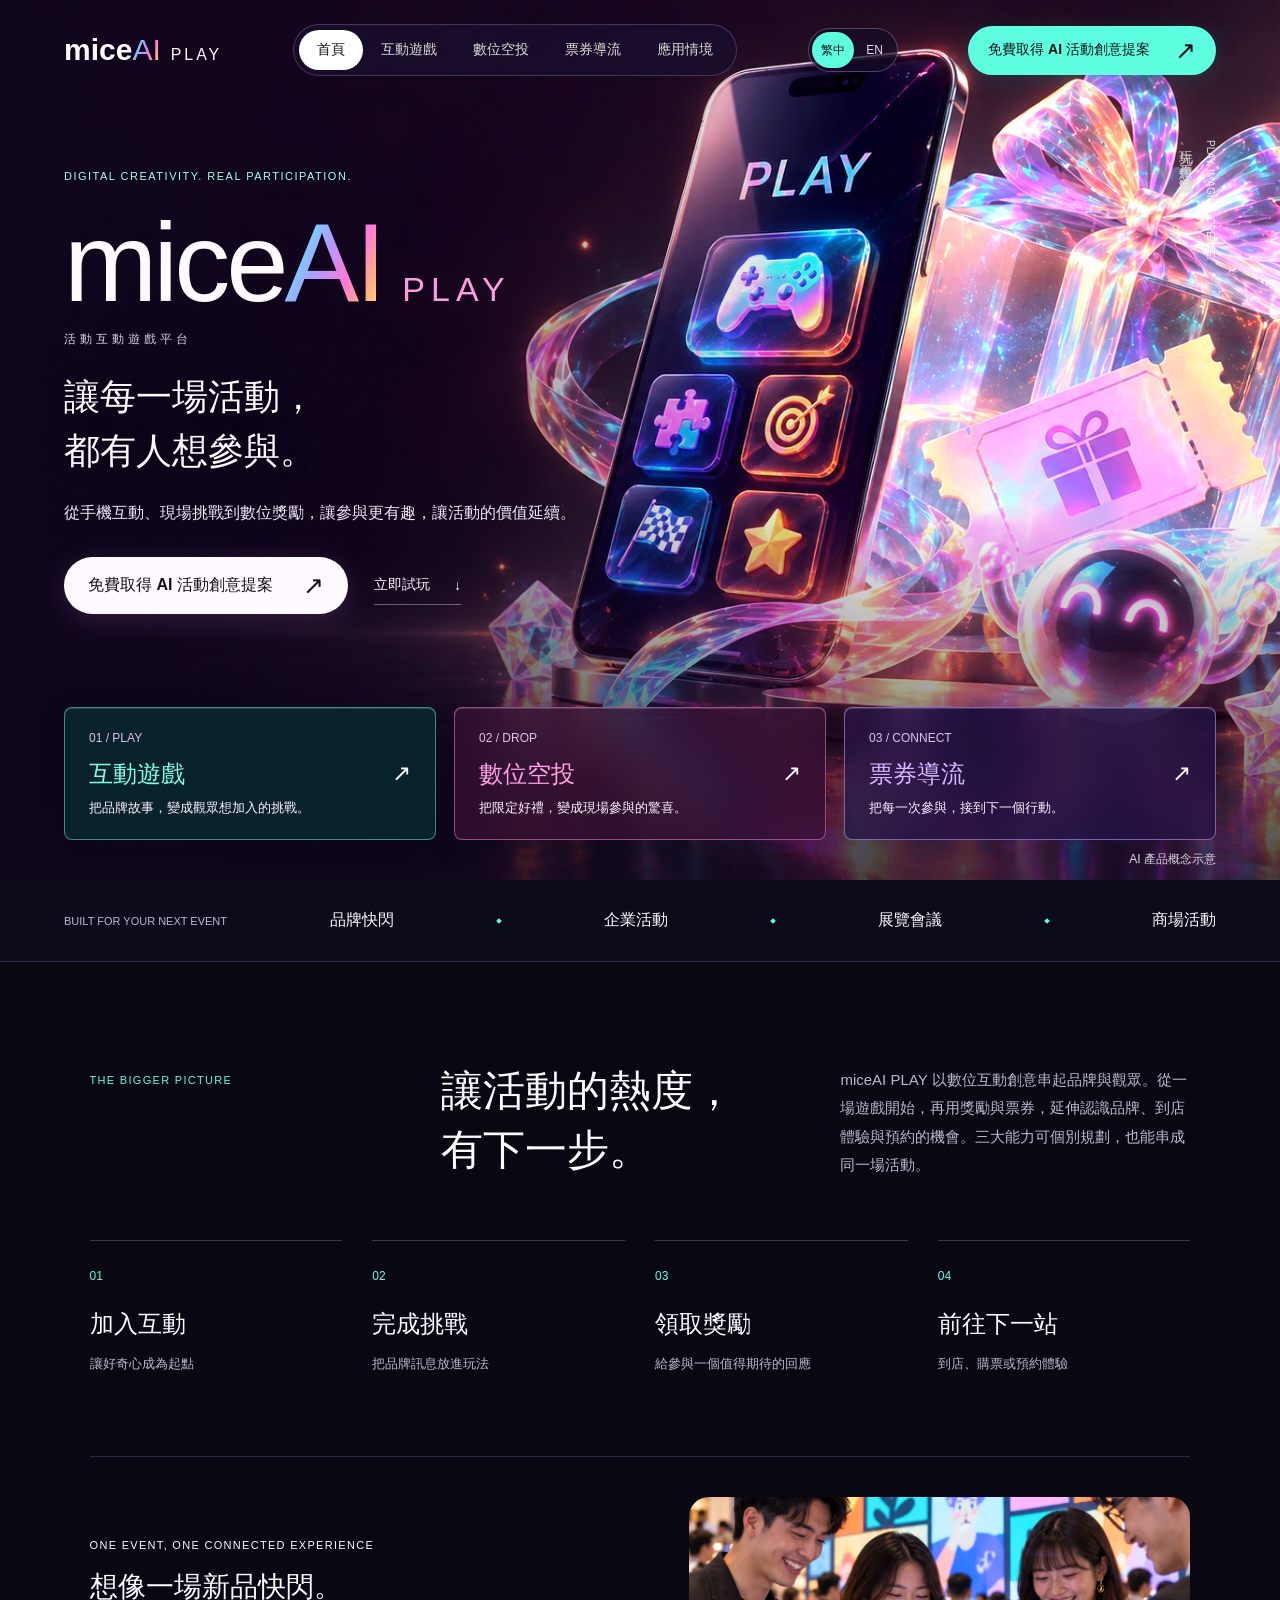
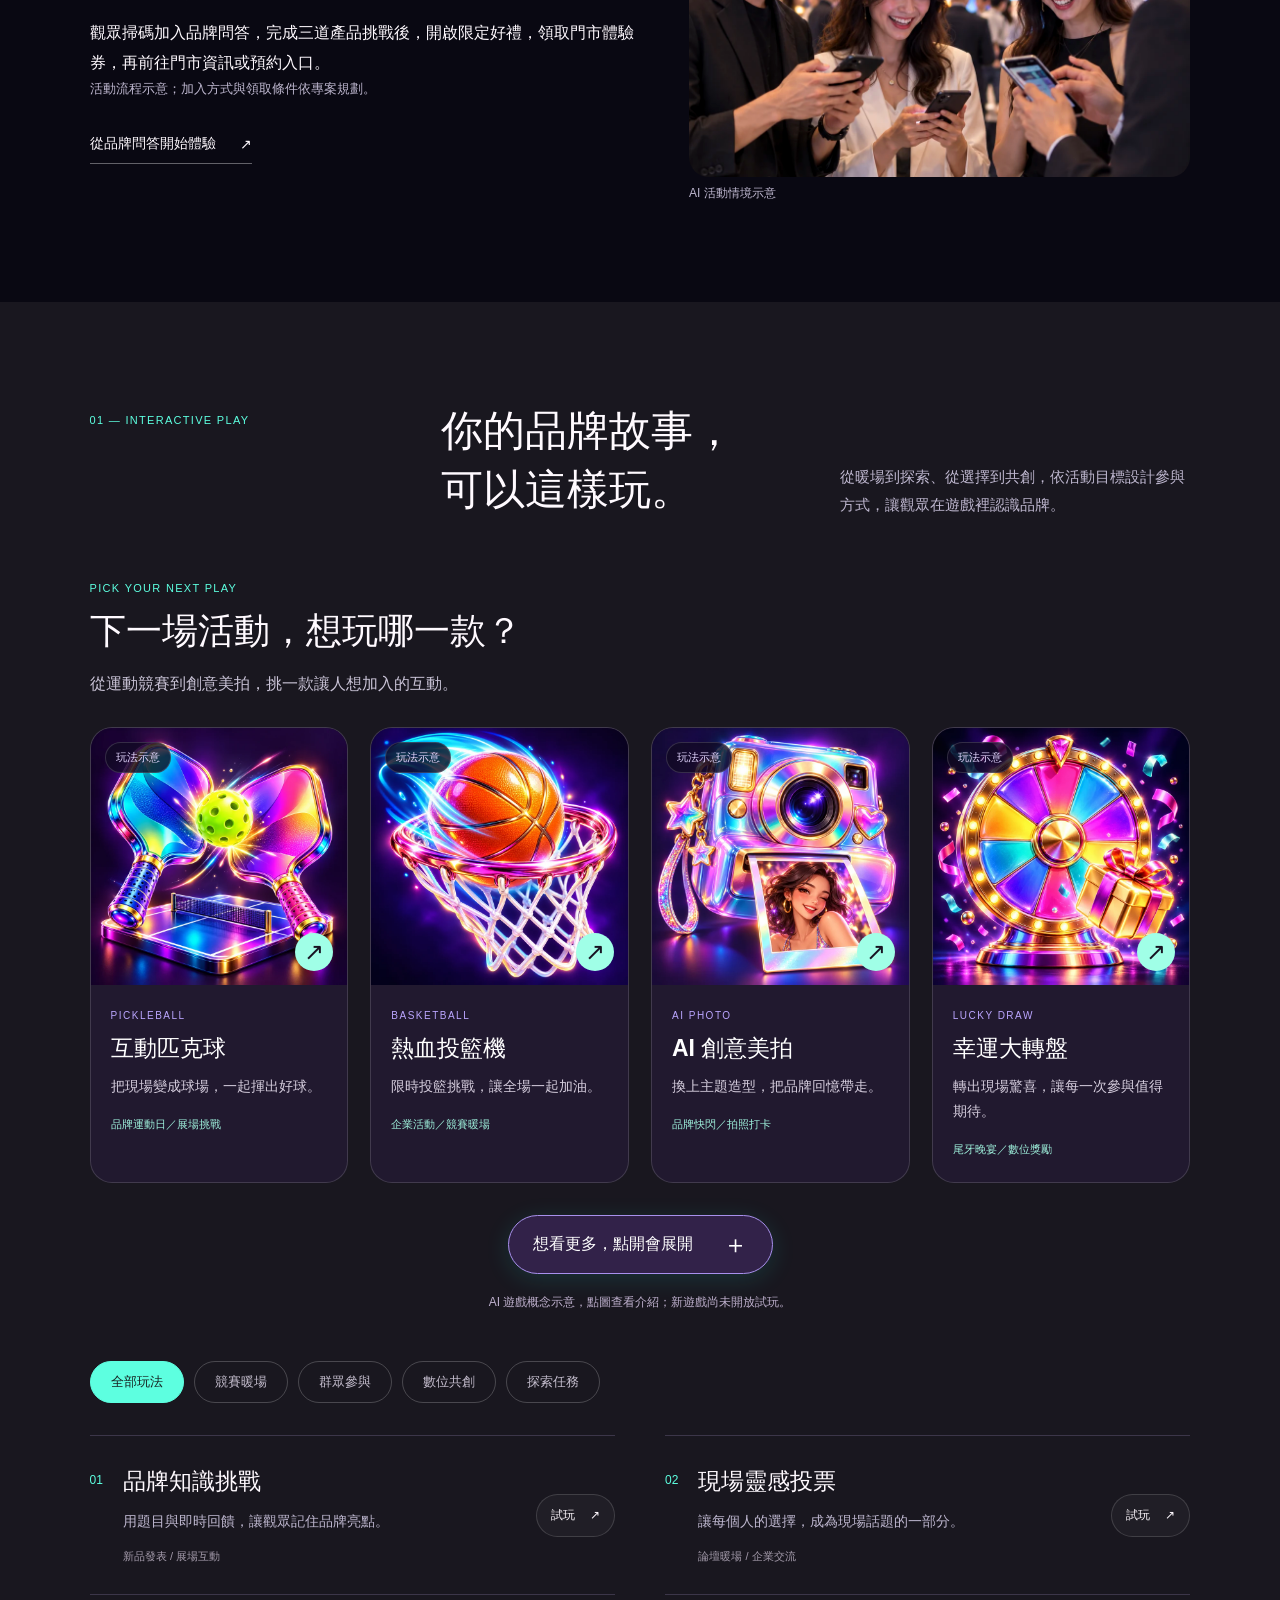
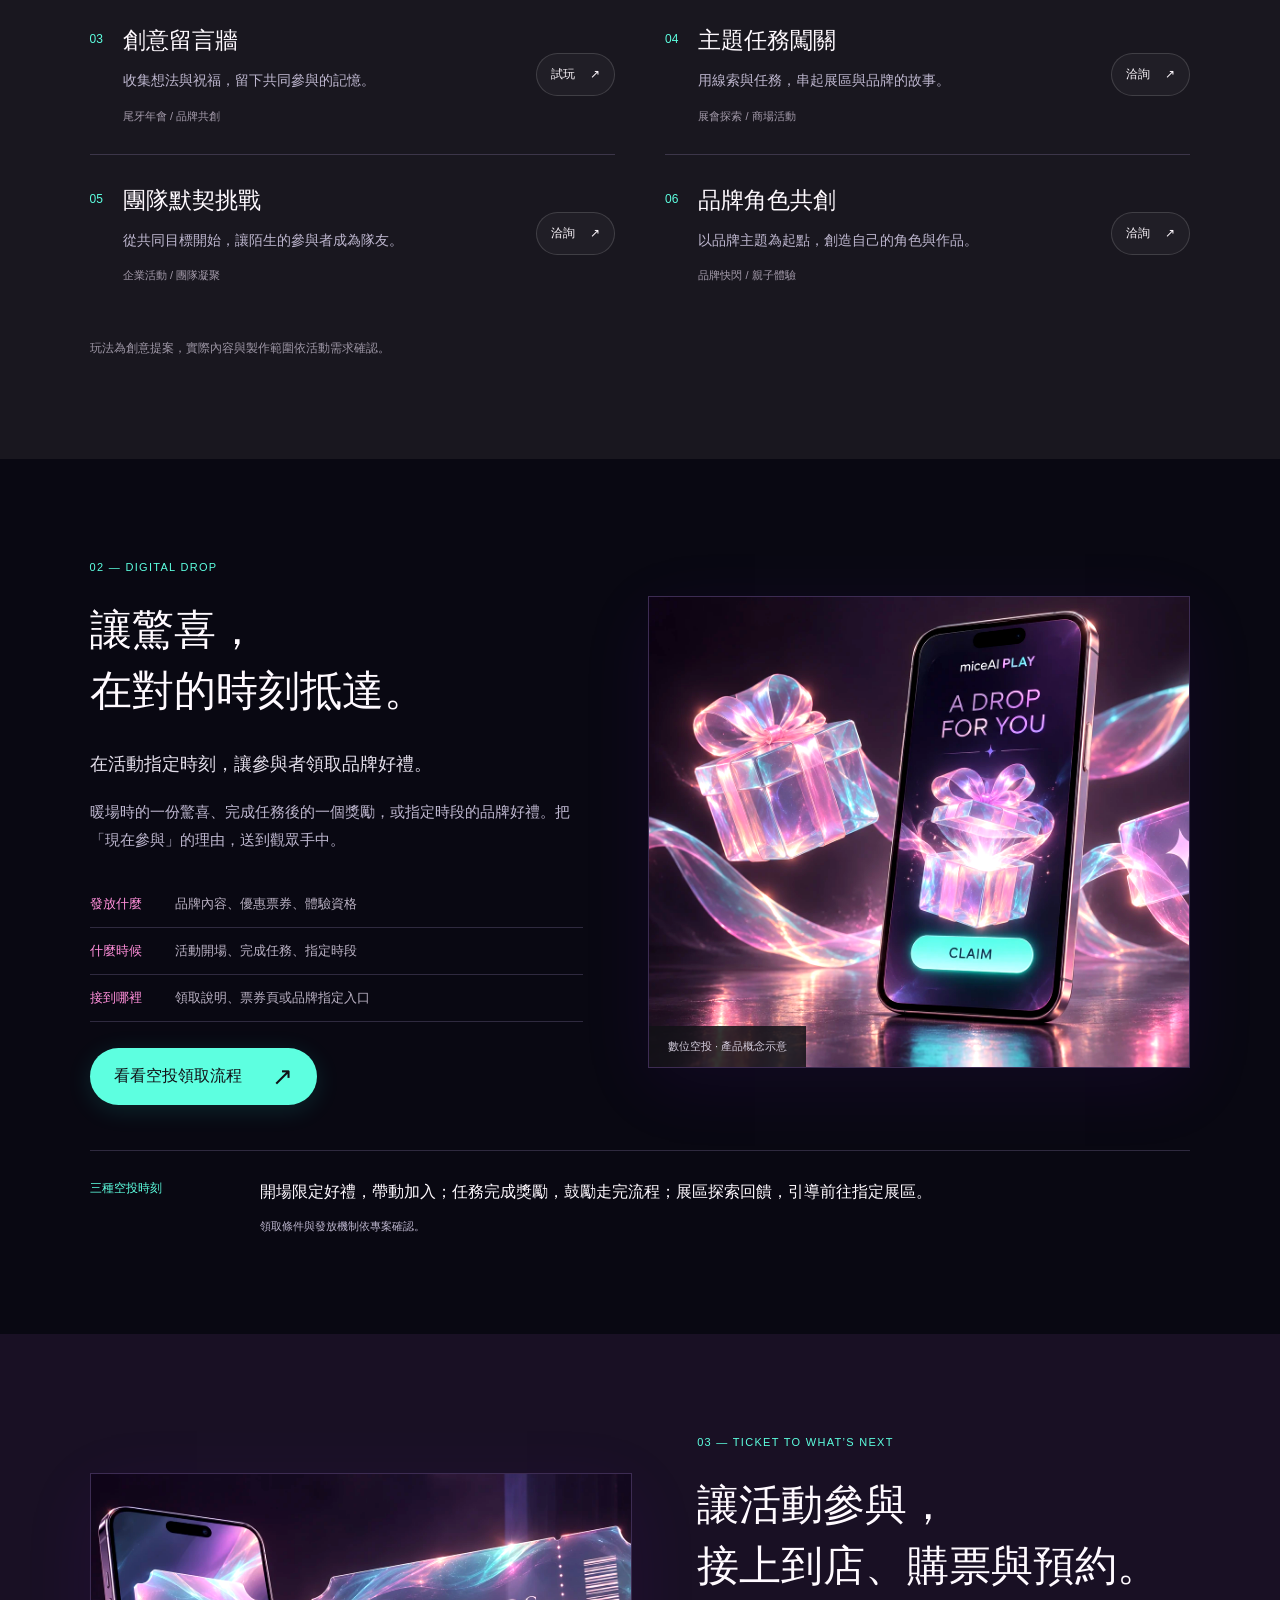
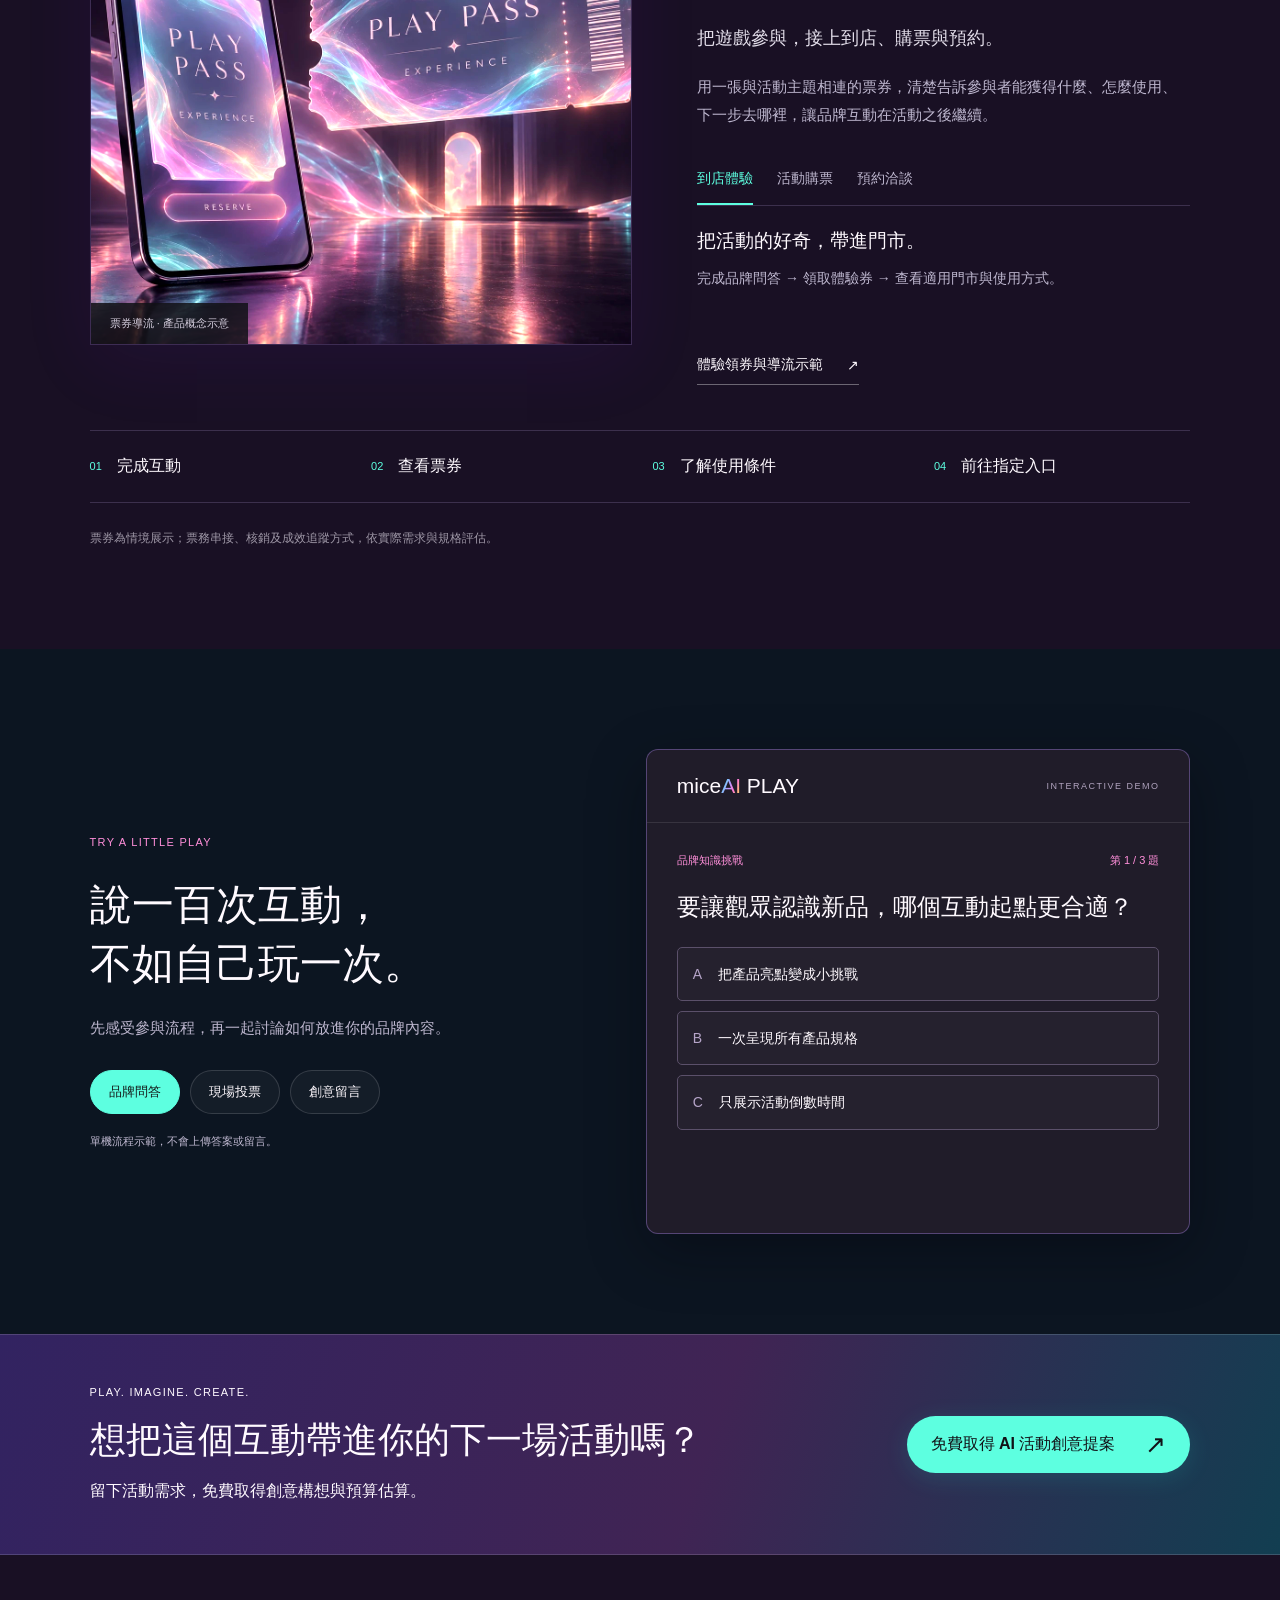
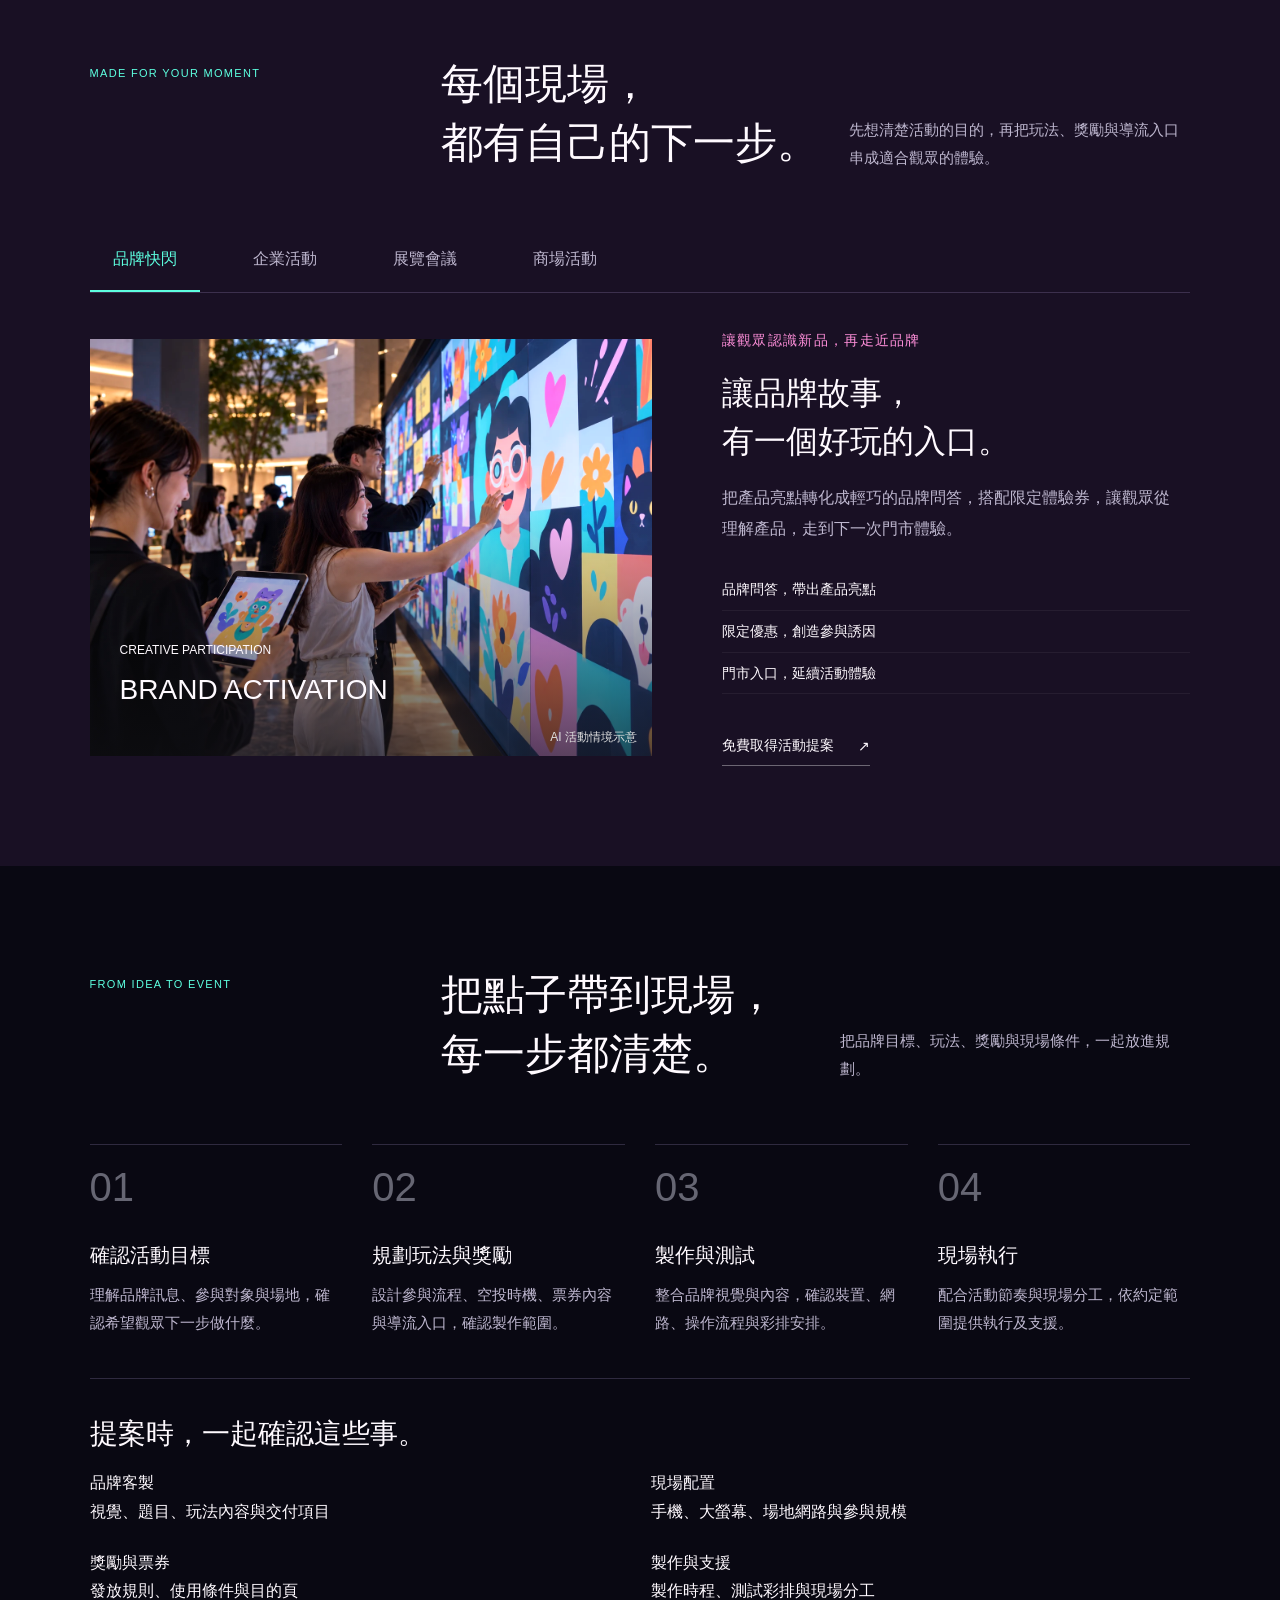
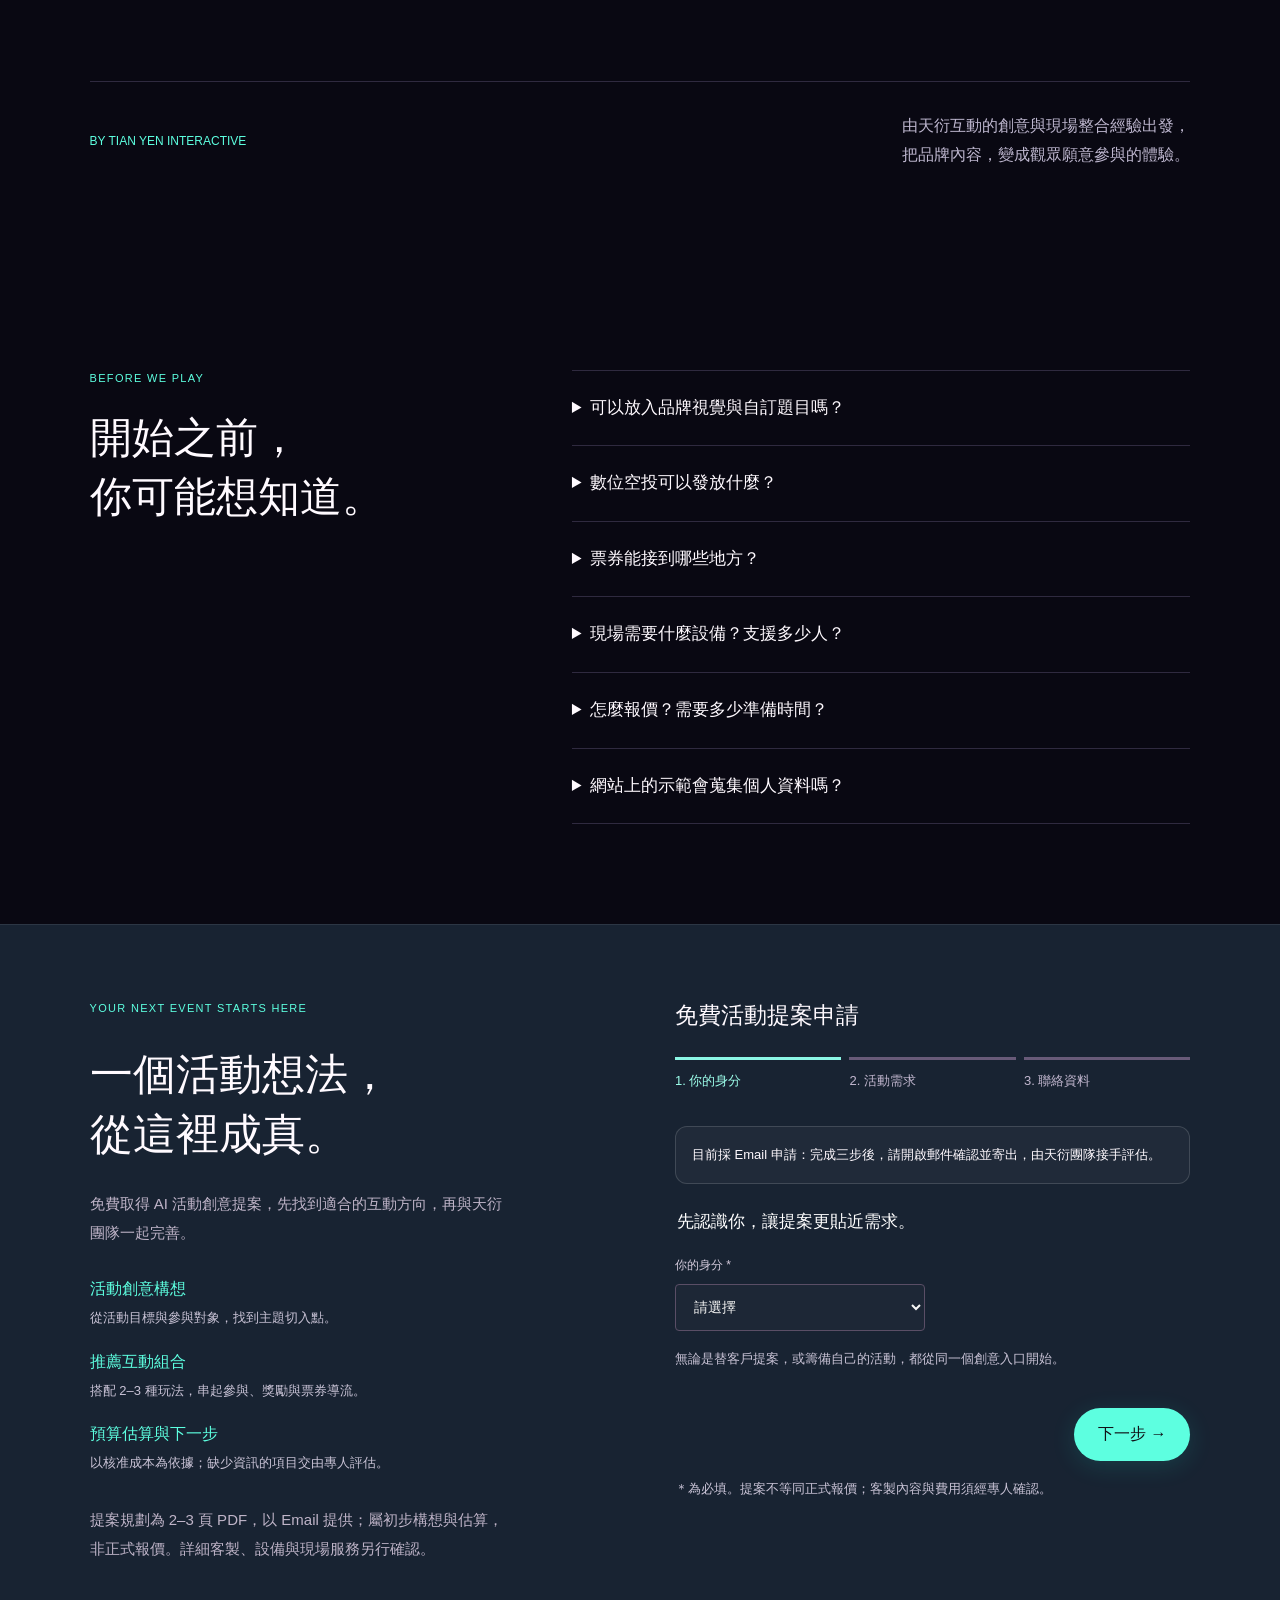
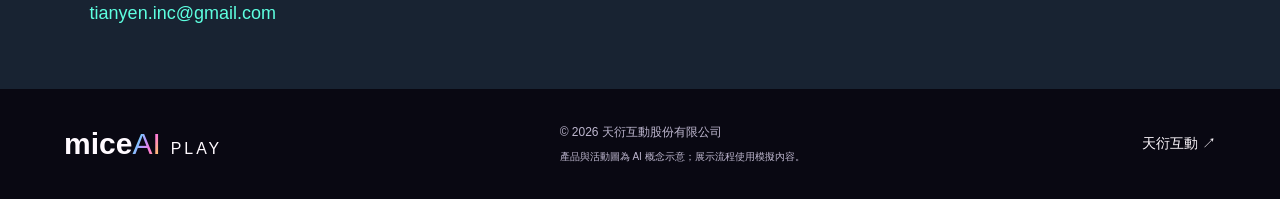
==== commit 29ad3d9d: "Add expandable bilingual game gallery and previews" ====
--- a/index.html
+++ b/index.html
@@ -6,7 +6,7 @@
 <meta property="og:title" content="miceAI PLAY｜互動遊戲・數位空投・票券導流"><meta property="og:description" content="讓品牌創意，成為人人能參與的體驗。"><meta property="og:type" content="website">
 <link rel="alternate" hreflang="zh-Hant" href="index.html"><link rel="alternate" hreflang="en" href="en.html">
 <title>miceAI PLAY｜活動互動遊戲平台</title>
-<link rel="stylesheet" href="styles.css?v=proposal-v1"><script src="app.js?v=proposal-v1" defer></script>
+<link rel="stylesheet" href="styles.css?v=gallery-v1"><script src="app.js?v=proposal-v1" defer></script>
 <script src="proposal-config.js?v=proposal-v1" defer></script><script src="proposal.js?v=proposal-v1" defer></script>
 </head>
 <body>
@@ -38,8 +38,7 @@
 </section>
 <section class="section games" id="games" aria-labelledby="games-title">
 <div class="section-heading"><p class="eyebrow">01 — INTERACTIVE PLAY</p><div><h2 id="games-title">你的品牌故事，<br>可以這樣玩。</h2><p>從暖場到探索、從選擇到共創，依活動目標設計參與方式，讓觀眾在遊戲裡認識品牌。</p></div></div>
-<div class="game-feature"><figure><img src="assets/cocreation.webp" width="1536" height="1024" loading="lazy" alt="參與者在品牌活動使用平板及互動螢幕進行數位共創的示意"><figcaption>AI 活動情境示意</figcaption></figure><div class="game-feature-copy"><p class="eyebrow">MAKE YOUR BRAND PLAYABLE</p><h3>從旁觀的人，<br>變成故事的參與者。</h3><p>把產品亮點化成一道問題，把展區變成一場探索，或邀請大家共同完成一件作品。玩法可以輕巧，品牌的個性卻要清楚。</p><a class="text-link" href="#playground">先玩一場示範 <span aria-hidden="true">↗</span></a></div></div>
-<div class="game-filter" aria-label="玩法分類"><button aria-pressed="true" data-filter="all">全部玩法</button><button aria-pressed="false" data-filter="warmup">競賽暖場</button><button aria-pressed="false" data-filter="participate">群眾參與</button><button aria-pressed="false" data-filter="create">數位共創</button><button aria-pressed="false" data-filter="explore">探索任務</button></div>
+<div class="game-gallery-intro"><p class="eyebrow">PICK YOUR NEXT PLAY</p><h3>下一場活動，想玩哪一款？</h3><p>從運動競賽到創意美拍，挑一款讓人想加入的互動。</p></div><div class="game-gallery"><button class="game-tile" type="button" data-game-preview="pickleball" data-title="互動匹克球" data-description="把現場變成球場，一起揮出好球。" data-use="品牌運動日／展場挑戰" aria-haspopup="dialog"><span class="game-tile-art"><img src="assets/game-pickleball.webp" width="1024" height="1024" loading="lazy" alt="互動匹克球"><span class="game-tile-badge">玩法示意</span><span class="game-tile-open" aria-hidden="true">↗</span></span><span class="game-tile-copy"><span class="eyebrow">PICKLEBALL</span><strong>互動匹克球</strong><span>把現場變成球場，一起揮出好球。</span><small>品牌運動日／展場挑戰</small></span></button><button class="game-tile" type="button" data-game-preview="basketball" data-title="熱血投籃機" data-description="限時投籃挑戰，讓全場一起加油。" data-use="企業活動／競賽暖場" aria-haspopup="dialog"><span class="game-tile-art"><img src="assets/game-basketball.webp" width="1024" height="1024" loading="lazy" alt="熱血投籃機"><span class="game-tile-badge">玩法示意</span><span class="game-tile-open" aria-hidden="true">↗</span></span><span class="game-tile-copy"><span class="eyebrow">BASKETBALL</span><strong>熱血投籃機</strong><span>限時投籃挑戰，讓全場一起加油。</span><small>企業活動／競賽暖場</small></span></button><button class="game-tile" type="button" data-game-preview="photo" data-title="AI 創意美拍" data-description="換上主題造型，把品牌回憶帶走。" data-use="品牌快閃／拍照打卡" aria-haspopup="dialog"><span class="game-tile-art"><img src="assets/game-photo.webp" width="1024" height="1024" loading="lazy" alt="AI 創意美拍"><span class="game-tile-badge">玩法示意</span><span class="game-tile-open" aria-hidden="true">↗</span></span><span class="game-tile-copy"><span class="eyebrow">AI PHOTO</span><strong>AI 創意美拍</strong><span>換上主題造型，把品牌回憶帶走。</span><small>品牌快閃／拍照打卡</small></span></button><button class="game-tile" type="button" data-game-preview="lucky" data-title="幸運大轉盤" data-description="轉出現場驚喜，讓每一次參與值得期待。" data-use="尾牙晚宴／數位獎勵" aria-haspopup="dialog"><span class="game-tile-art"><img src="assets/game-lucky.webp" width="1024" height="1024" loading="lazy" alt="幸運大轉盤"><span class="game-tile-badge">玩法示意</span><span class="game-tile-open" aria-hidden="true">↗</span></span><span class="game-tile-copy"><span class="eyebrow">LUCKY DRAW</span><strong>幸運大轉盤</strong><span>轉出現場驚喜，讓每一次參與值得期待。</span><small>尾牙晚宴／數位獎勵</small></span></button></div><div id="more-games" class="game-gallery game-gallery-more" hidden><button class="game-tile" type="button" data-game-preview="darts" data-title="互動飛鏢挑戰" data-description="手機瞄準、現場大屏，挑戰你的準度。" data-use="展位引流／個人挑戰" aria-haspopup="dialog"><span class="game-tile-art"><img src="assets/game-darts.webp" width="1024" height="1024" loading="lazy" alt="互動飛鏢挑戰"><span class="game-tile-badge">玩法示意</span><span class="game-tile-open" aria-hidden="true">↗</span></span><span class="game-tile-copy"><span class="eyebrow">DART CHALLENGE</span><strong>互動飛鏢挑戰</strong><span>手機瞄準、現場大屏，挑戰你的準度。</span><small>展位引流／個人挑戰</small></span></button><button class="game-tile" type="button" data-game-preview="race" data-title="團隊極速競賽" data-description="組隊衝刺，把現場氣氛推向終點。" data-use="團隊凝聚／企業年會" aria-haspopup="dialog"><span class="game-tile-art"><img src="assets/game-race.webp" width="1024" height="1024" loading="lazy" alt="團隊極速競賽"><span class="game-tile-badge">玩法示意</span><span class="game-tile-open" aria-hidden="true">↗</span></span><span class="game-tile-copy"><span class="eyebrow">TEAM RACE</span><strong>團隊極速競賽</strong><span>組隊衝刺，把現場氣氛推向終點。</span><small>團隊凝聚／企業年會</small></span></button></div><div class="game-gallery-bottom"><button class="button game-more" type="button" id="game-more" aria-expanded="false" aria-controls="more-games">想看更多，點開會展開 <span aria-hidden="true">＋</span></button><p>AI 遊戲概念示意，點圖查看介紹；新遊戲尚未開放試玩。</p></div><div class="game-filter" aria-label="玩法分類"><button aria-pressed="true" data-filter="all">全部玩法</button><button aria-pressed="false" data-filter="warmup">競賽暖場</button><button aria-pressed="false" data-filter="participate">群眾參與</button><button aria-pressed="false" data-filter="create">數位共創</button><button aria-pressed="false" data-filter="explore">探索任務</button></div>
 <div class="game-list">
 <article data-category="warmup"><span class="game-number">01</span><div><h3>品牌知識挑戰</h3><p>用題目與即時回饋，讓觀眾記住品牌亮點。</p><small>新品發表 / 展場互動</small></div><button class="game-action" data-demo="quiz">試玩 <span aria-hidden="true">↗</span></button></article>
 <article data-category="participate"><span class="game-number">02</span><div><h3>現場靈感投票</h3><p>讓每個人的選擇，成為現場話題的一部分。</p><small>論壇暖場 / 企業交流</small></div><button class="game-action" data-demo="vote">試玩 <span aria-hidden="true">↗</span></button></article>
@@ -66,4 +65,5 @@
 </main>
 <footer><a class="wordmark" href="#home">mice<span>AI</span><b>PLAY</b></a><p>© 2026 天衍互動股份有限公司<br><small>產品與活動圖為 AI 概念示意；展示流程使用模擬內容。</small></p><a href="https://www.tianyen.com/" target="_blank" rel="noopener noreferrer">天衍互動 <span aria-hidden="true">↗</span></a></footer>
 <dialog id="journey-dialog" aria-labelledby="journey-title"><div class="dialog-top"><span>miceAI PLAY / PRODUCT DEMO</span><button class="dialog-close" aria-label="關閉流程示範">關閉</button></div><div class="journey-grid"><div class="journey-visual"><img id="journey-image" src="assets/airdrop-product.webp" alt="數位空投產品示意" width="1536" height="1024"><span>產品概念示意</span></div><div class="journey-copy"><p class="eyebrow" id="journey-step"></p><h2 id="journey-title"></h2><p id="journey-description"></p><div id="journey-detail"></div><button class="button" id="journey-next"></button><p class="demo-disclaimer">此為單機示範，不發送正式票券、不建立真實預約。</p><button id="journey-reset" class="plain-button">重新體驗</button></div></div></dialog>
+<dialog id="game-preview" aria-labelledby="game-preview-title"><div class="dialog-top"><span>miceAI PLAY / GAME PREVIEW</span><button class="dialog-close" id="game-preview-close" type="button" aria-label="關閉遊戲預覽">關閉</button></div><div class="game-preview-layout"><img id="game-preview-image" width="1024" height="1024" alt=""><div class="game-preview-copy"><p class="eyebrow">GAME CONCEPT</p><h2 id="game-preview-title"></h2><p id="game-preview-description"></p><p id="game-preview-use"></p><p class="game-preview-status">玩法示意・尚未開放試玩</p><p>喜歡這款互動嗎？先加入活動需求，與我們一起規劃。</p><button class="button" id="game-preview-interest" type="button">把這款加入我的提案 <span aria-hidden="true">↗</span></button></div></div></dialog><script src="game-gallery.js?v=gallery-v1" defer></script>
 </body></html>
--- a/styles.css
+++ b/styles.css
@@ -127,3 +127,8 @@
 .proposal-invite{display:flex;align-items:center;justify-content:space-between;gap:40px;background:linear-gradient(110deg,#322361,#402454 55%,#123e51);border-block:1px solid #ffffff26;padding-block:48px}.proposal-invite h2{font-size:clamp(24px,3vw,36px);max-width:740px;margin:12px 0}.proposal-invite p{line-height:1.8}.proposal-invite>.button{flex-shrink:0;max-width:100%;white-space:normal;text-align:center}.proposal-benefits{list-style:none;padding:0;display:grid;gap:22px;margin:32px 0}.proposal-benefits b,.proposal-benefits span{display:block}.proposal-benefits b{color:var(--mint);margin-bottom:6px}.proposal-benefits span,.proposal-fine{font-size:13px;line-height:1.8;color:#c9c3d6}.proposal-fine{margin:16px 0}.proposal-progress{display:flex;gap:8px;list-style:none;padding:0;margin:24px 0}.proposal-progress li{flex:1;border-top:3px solid #685a78;padding:12px 0;color:#c3b8d0;font-size:13px}.proposal-progress li[aria-current]{border-color:#8bf6e5;color:#9dffeb}.proposal-service-note{font-size:13px;line-height:1.8;background:#ffffff09;border:1px solid #ffffff25;border-radius:12px;padding:16px;margin-bottom:24px}.contact #proposal-form fieldset{border:0;padding:0;margin:0 0 22px;min-width:0}.contact #proposal-form legend{font-size:17px;line-height:1.7;margin-bottom:20px;color:#fff}.proposal-choices{display:grid;grid-template-columns:1fr 1fr;gap:12px}.proposal-choices label{padding:14px 12px;background:#ffffff08;border:1px solid #ffffff30;border-radius:10px;font-size:14px;cursor:pointer}.proposal-choices label:has(:checked){border-color:var(--mint);background:#86f4df12}.proposal-consent{display:flex;align-items:flex-start;gap:10px;line-height:1.8;font-size:13px;margin:18px 0}.proposal-consent input,.proposal-choices input{accent-color:#86f4df;flex-shrink:0;width:17px;height:17px;margin-top:4px}.proposal-privacy{font-size:13px;line-height:1.9;margin-top:20px}.proposal-privacy summary{cursor:pointer;color:var(--mint)}.proposal-privacy p{margin-top:12px;color:#c9c3d6}.proposal-controls{display:flex;justify-content:space-between;align-items:center;gap:20px;margin-top:22px}.proposal-controls .button{margin-left:auto;white-space:normal;text-align:center}.proposal-controls button:disabled{opacity:.5;cursor:wait}.proposal-honey{position:absolute;width:1px;height:1px;overflow:hidden;clip-path:inset(50%)}#proposal-status{color:#ffe2aa;font-size:14px;line-height:1.8}#proposal-root [hidden]{display:none!important}#proposal-result{scroll-margin-top:30px}#proposal-root{min-width:0}#proposal-root .form-grid>*{min-width:0}.hero-actions{flex-wrap:wrap}.hero-actions .button{max-width:100%;white-space:normal;text-align:center}.hero-description{max-width:520px}
 @media(max-width:1000px){.proposal-invite{flex-direction:column;align-items:flex-start}.proposal-invite>.button{flex-shrink:1}}
 @media(max-width:500px){#proposal-root .form-grid{grid-template-columns:1fr}.proposal-progress li{font-size:12px}.proposal-controls{gap:12px}.proposal-controls .button{font-size:14px;padding-inline:20px}.proposal-choices{grid-template-columns:1fr}.hero-actions{align-items:flex-start;flex-direction:column}.hero-actions .button{font-size:13px}}
+/* Illustrated event game gallery */
+.game-gallery-intro{margin-bottom:28px}.game-gallery-intro .eyebrow{color:var(--mint)}.game-gallery-intro h3{font-size:clamp(24px,3vw,36px);margin:10px 0 14px}.game-gallery-intro>p:last-child{color:#c9c3d6;line-height:1.8}.game-gallery{display:grid;grid-template-columns:repeat(4,minmax(0,1fr));gap:22px}.game-gallery-more{margin-top:22px}.game-gallery[hidden]{display:none}.game-tile{display:flex;flex-direction:column;text-align:left;padding:0;min-width:0;background:#21192f;border:1px solid #ffffff25;border-radius:22px;overflow:hidden;color:white;transition:transform .2s,border-color .2s,box-shadow .2s}.game-tile:hover{transform:translateY(-7px);border-color:#a490ff;box-shadow:0 16px 50px #aa54ff20}.game-tile-art{display:block;position:relative;aspect-ratio:1;overflow:hidden;background:#140c25}.game-tile-art img{width:100%;height:100%;object-fit:cover;transition:transform .3s}.game-tile:hover img{transform:scale(1.04)}.game-tile-badge{position:absolute;top:14px;left:14px;padding:7px 10px;background:#120b24cf;border:1px solid #ffffff25;border-radius:30px;color:#e4d7ff;font-size:11px}.game-tile-open{position:absolute;right:14px;bottom:14px;display:grid;place-items:center;width:38px;height:38px;border-radius:50%;background:#a0ffe7;color:#171322;font-size:24px}.game-tile-copy{display:flex;flex-direction:column;gap:10px;padding:23px 20px}.game-tile-copy .eyebrow{color:#bba6ff;font-size:10px;letter-spacing:1.5px}.game-tile-copy strong{font-size:23px;line-height:1.3}.game-tile-copy>span:not(.eyebrow){font-size:14px;line-height:1.8;color:#d6cede}.game-tile-copy small{font-size:11px;line-height:1.7;color:#9ff2dd;padding-top:6px}.game-gallery-bottom{text-align:center;padding:32px 0 48px}.game-more{border:1px solid #a990ed;background:#322249;color:white}.game-more:hover{background:#4a326c}.game-gallery-bottom p{font-size:12px;color:#bfb1ce;margin-top:18px;line-height:1.8}.game-preview-layout{display:grid;grid-template-columns:1fr 1fr;align-items:center}.game-preview-layout>img{width:100%;height:100%;object-fit:cover}.game-preview-copy{padding:34px}.game-preview-copy h2{font-size:32px;margin:16px 0;line-height:1.4}.game-preview-copy p{font-size:14px;line-height:1.9;color:#d6cede}.game-preview-copy .eyebrow,#game-preview-use{color:var(--mint)}.game-preview-status{padding:13px;border:1px solid #c5a4ff55;border-radius:10px;background:#ad67ff15;margin:22px 0}.game-preview-copy .button{margin-top:24px;font-size:14px;max-width:100%}
+@media(max-width:1100px){.game-gallery{grid-template-columns:repeat(2,minmax(0,1fr))}.game-tile-copy strong{font-size:24px}}
+@media(max-width:600px){.game-gallery{gap:12px}.game-gallery-more{margin-top:12px}.game-tile{border-radius:15px}.game-tile-copy{padding:16px 12px;gap:8px}.game-tile-copy strong{font-size:18px}.game-tile-copy>span:not(.eyebrow){font-size:12px}.game-tile-copy small{font-size:10px}.game-tile-copy .eyebrow{font-size:8px;letter-spacing:1px}.game-tile-badge{top:8px;left:8px;font-size:9px;padding:5px 7px}.game-tile-open{width:28px;height:28px;font-size:19px;right:8px;bottom:8px}.game-preview-layout{grid-template-columns:1fr}.game-preview-layout>img{max-height:290px;object-fit:contain;background:#160d24}.game-preview-copy{padding:24px}.game-preview-copy h2{font-size:26px}.game-gallery-bottom p{font-size:11px}.game-more{font-size:14px}}
+@media(prefers-reduced-motion:reduce){.game-tile,.game-tile-art img{transition:none}.game-tile:hover,.game-tile:hover img{transform:none}}
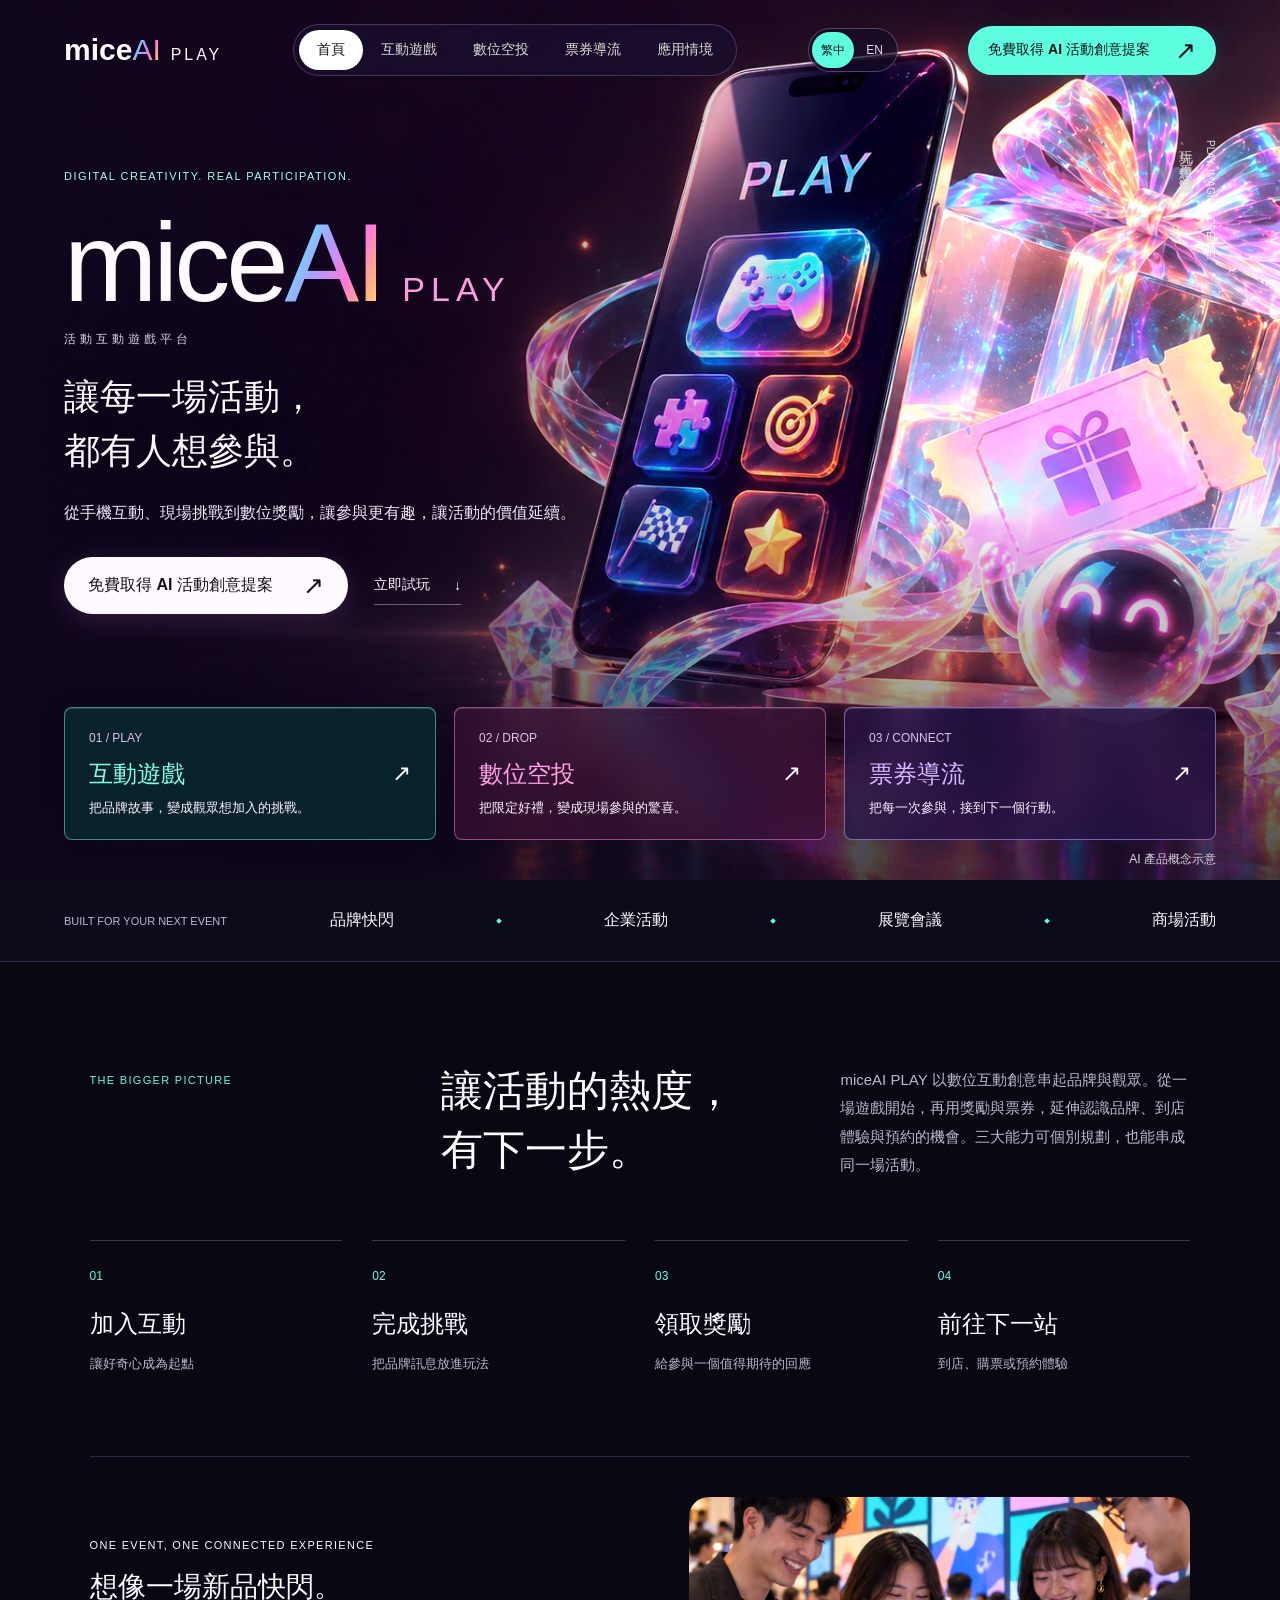
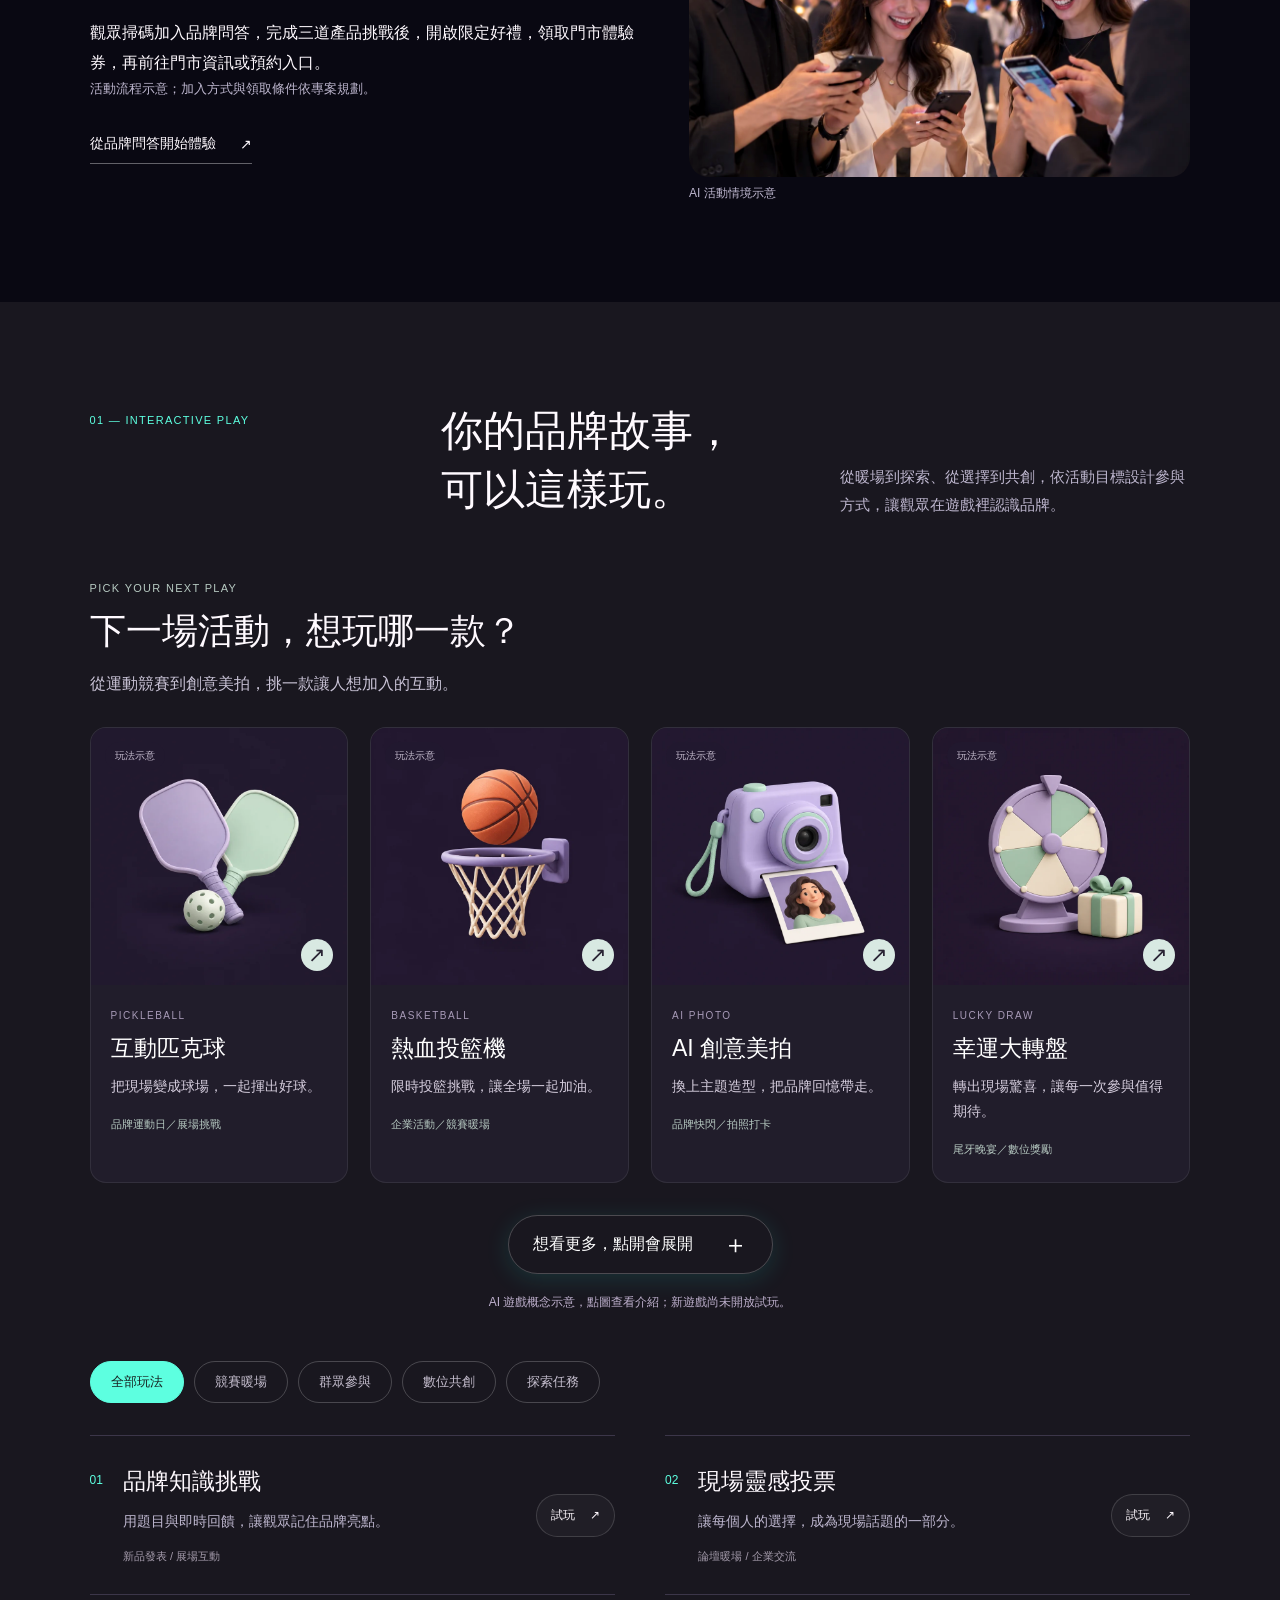
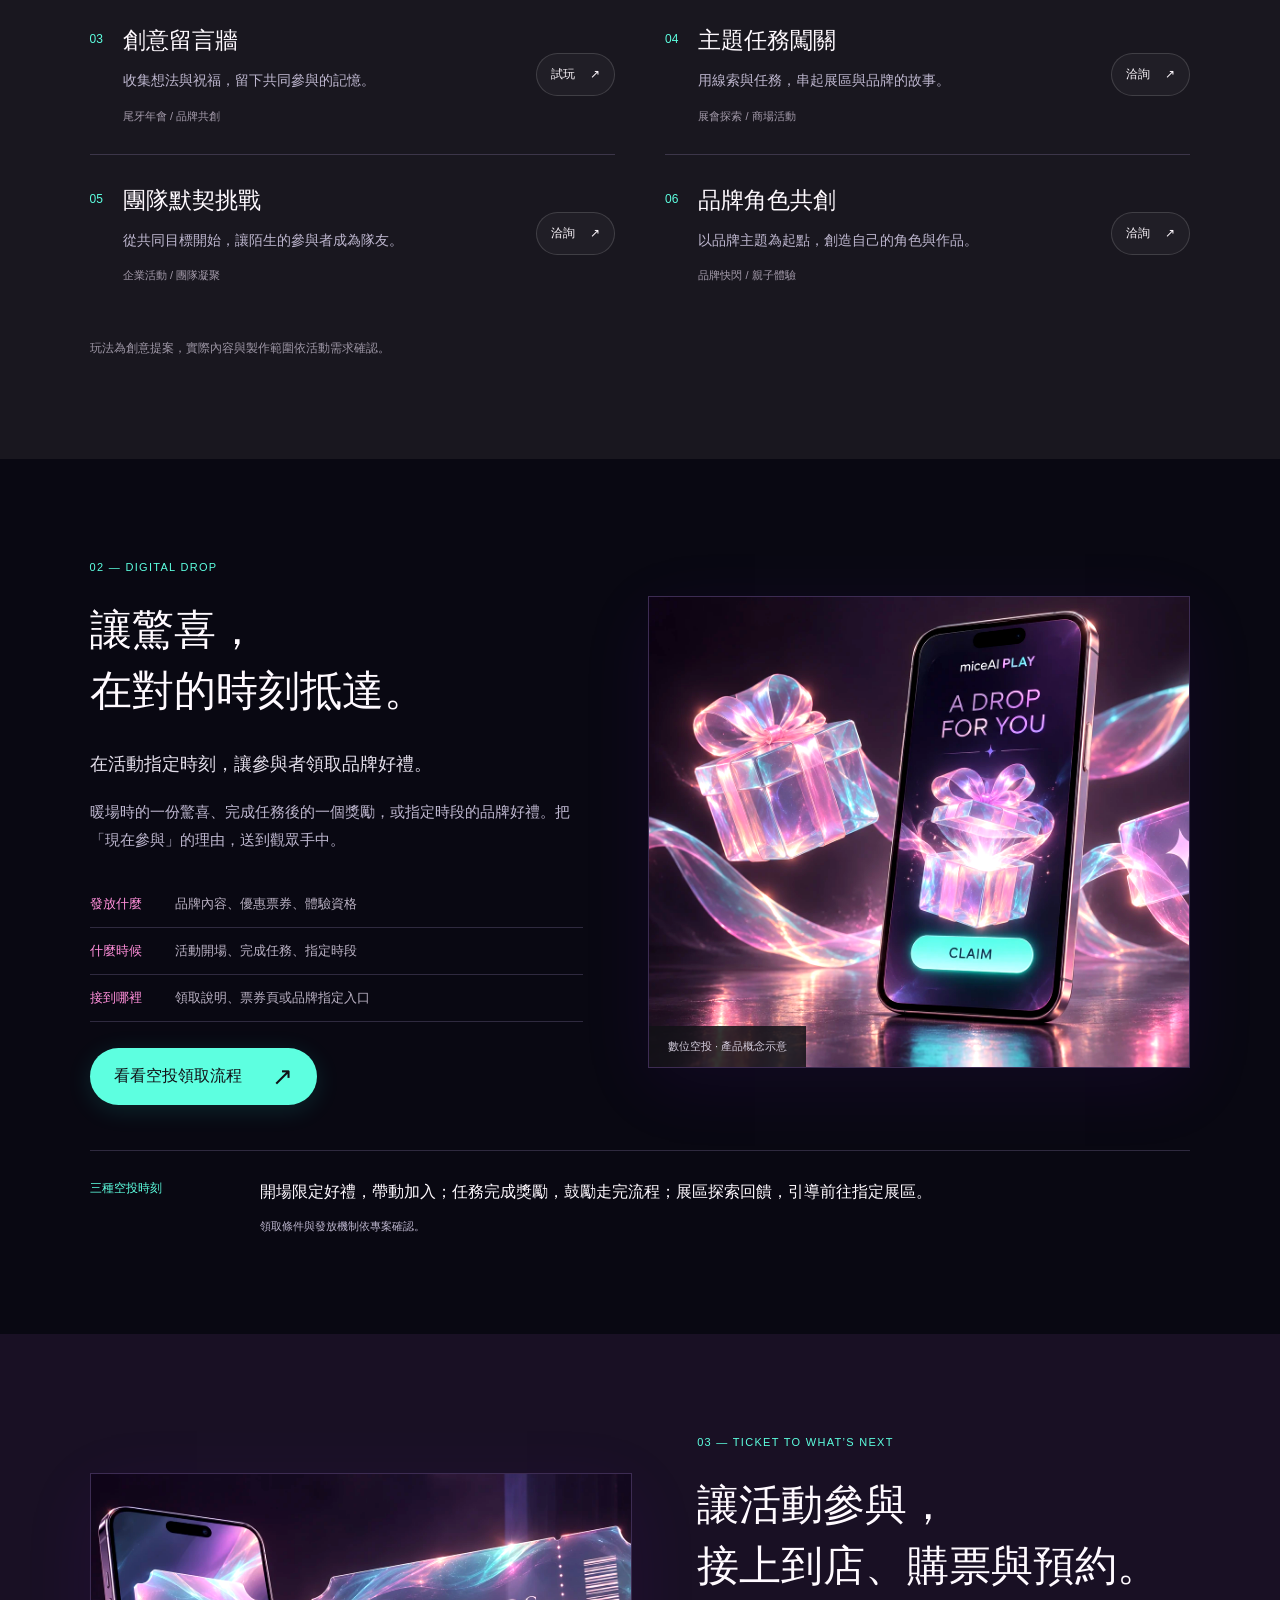
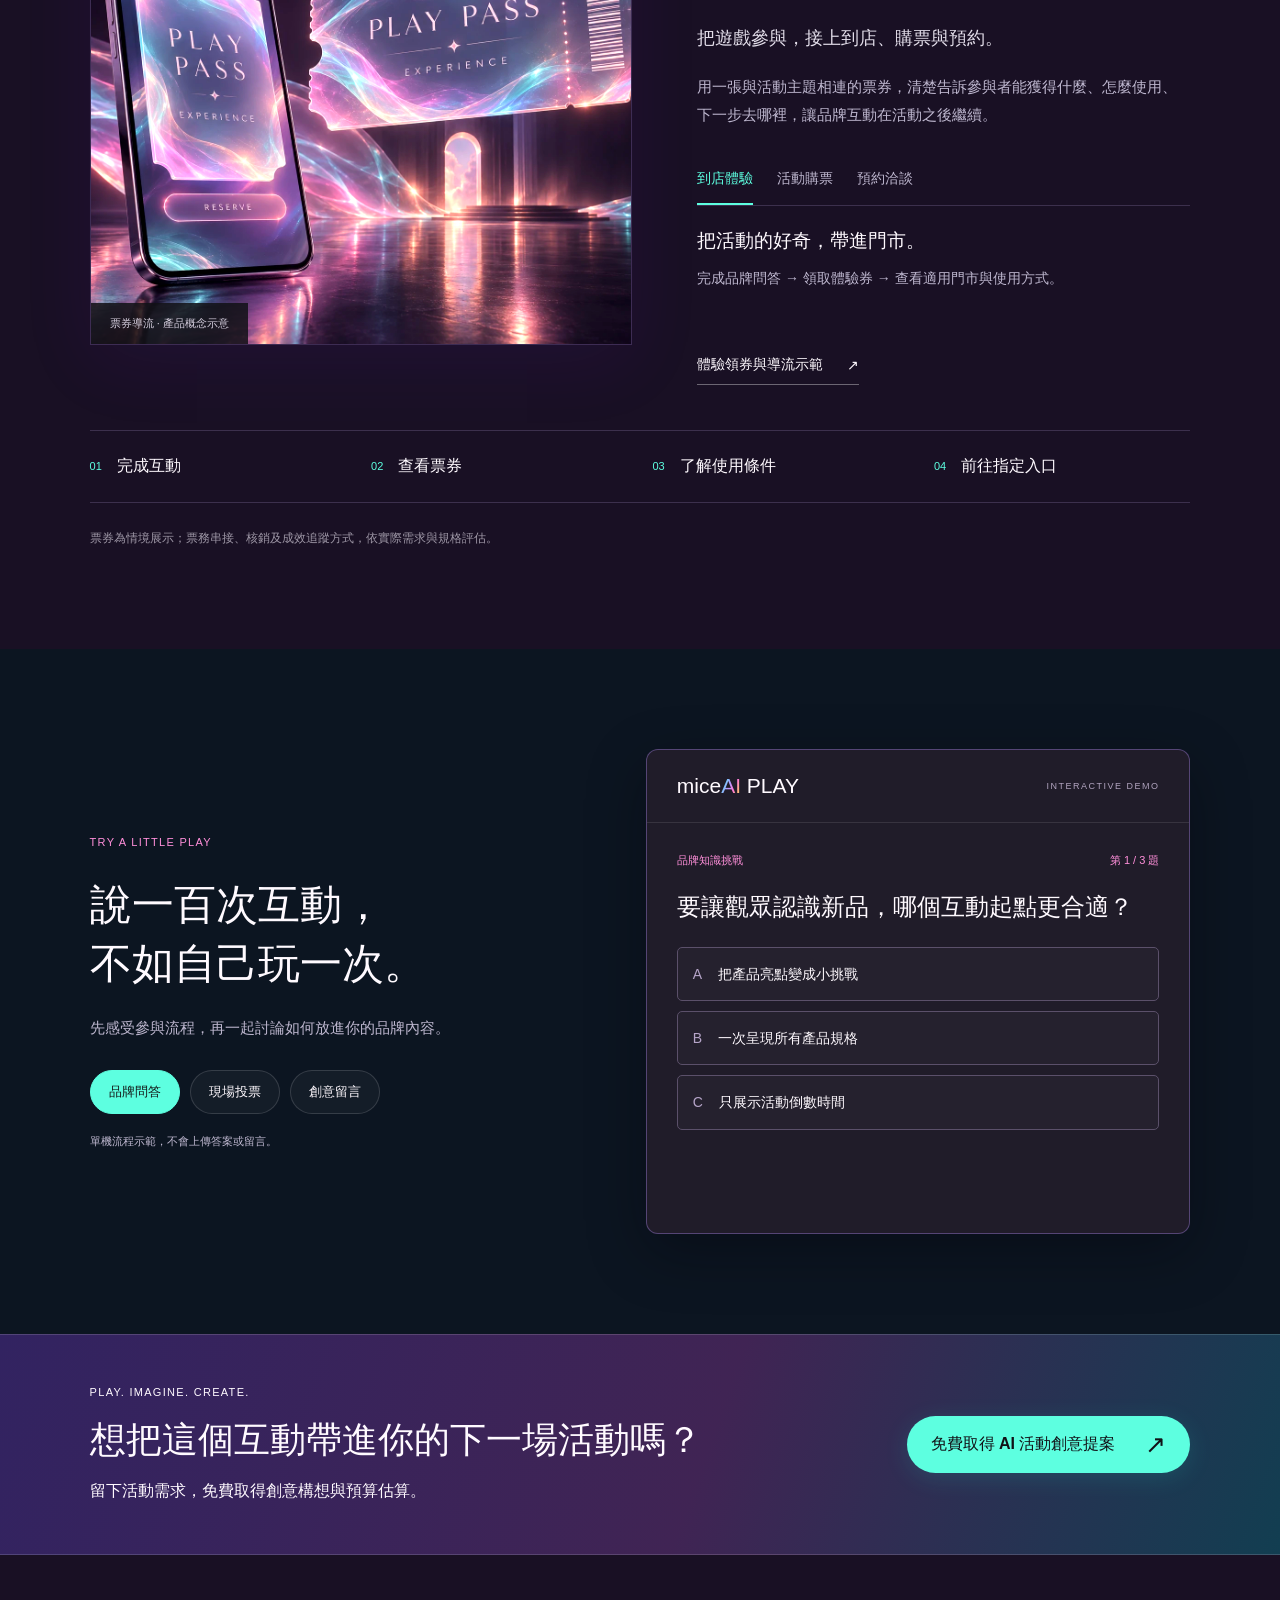
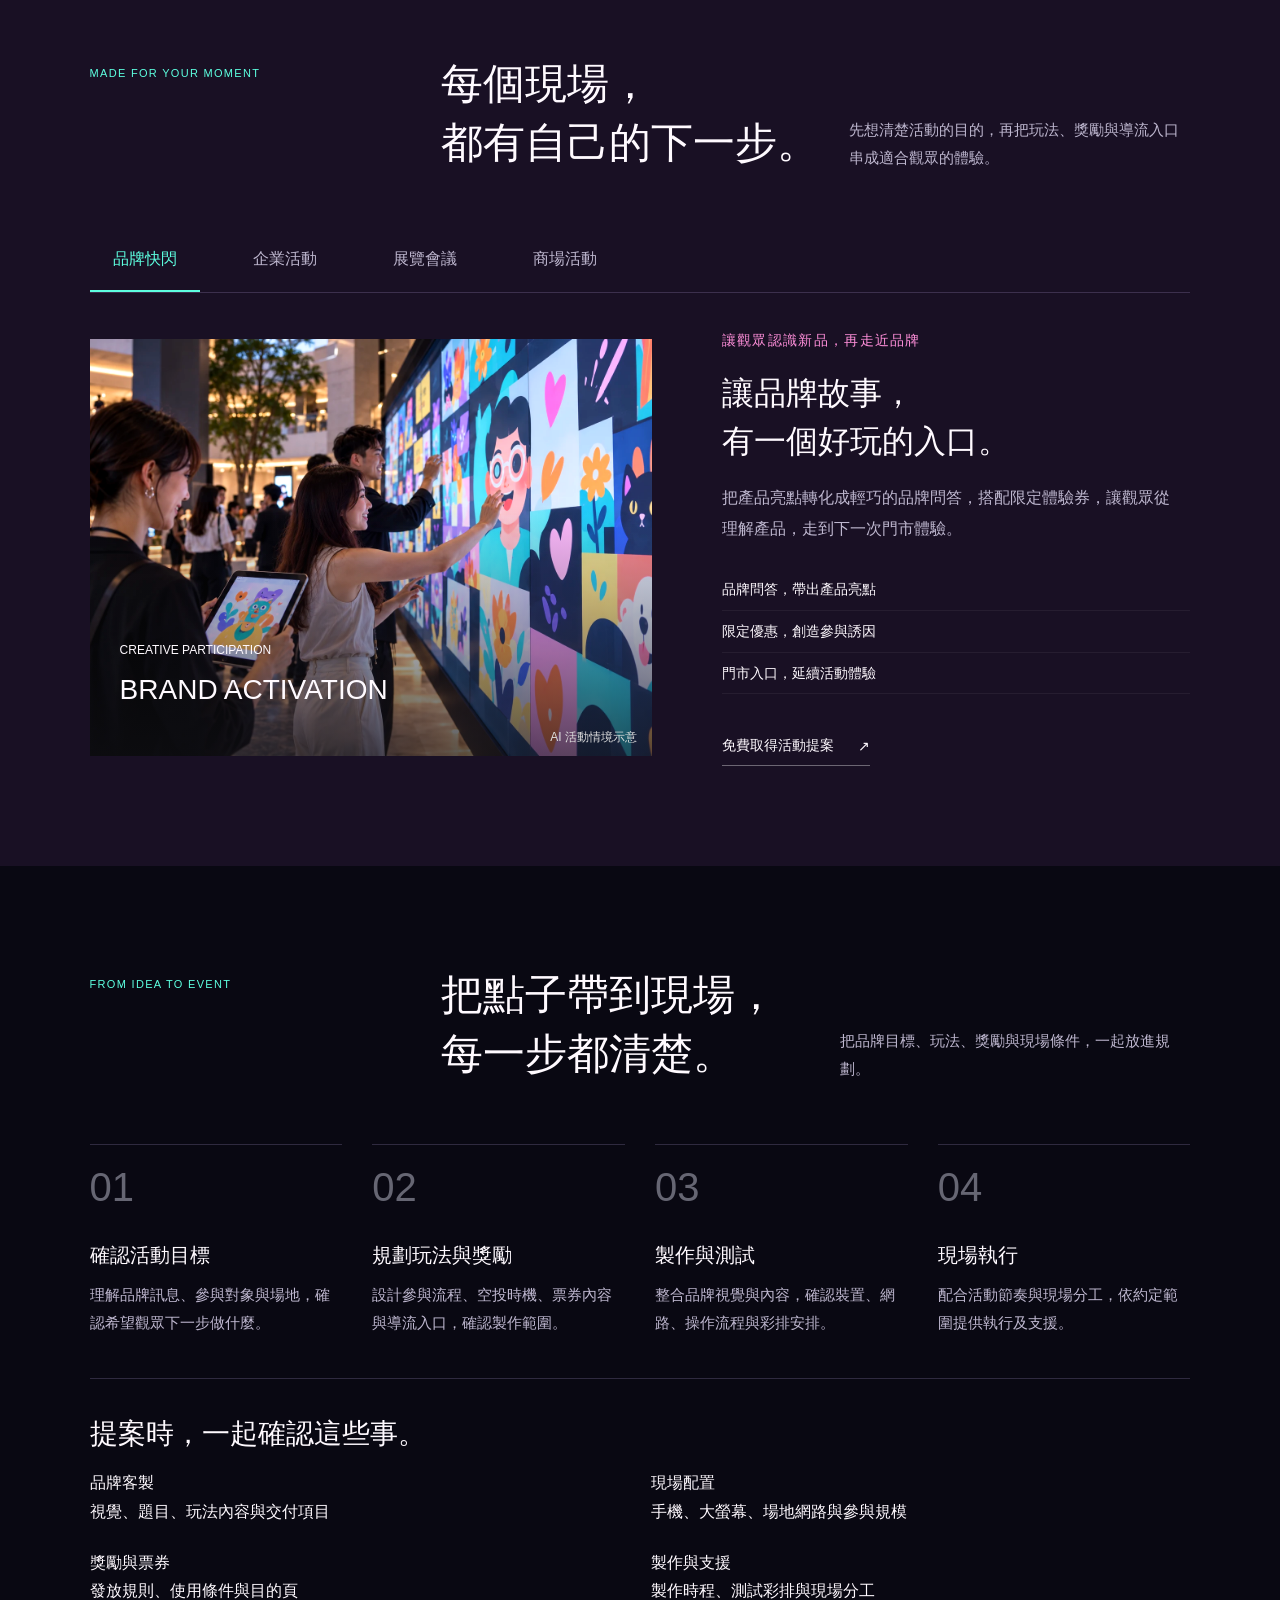
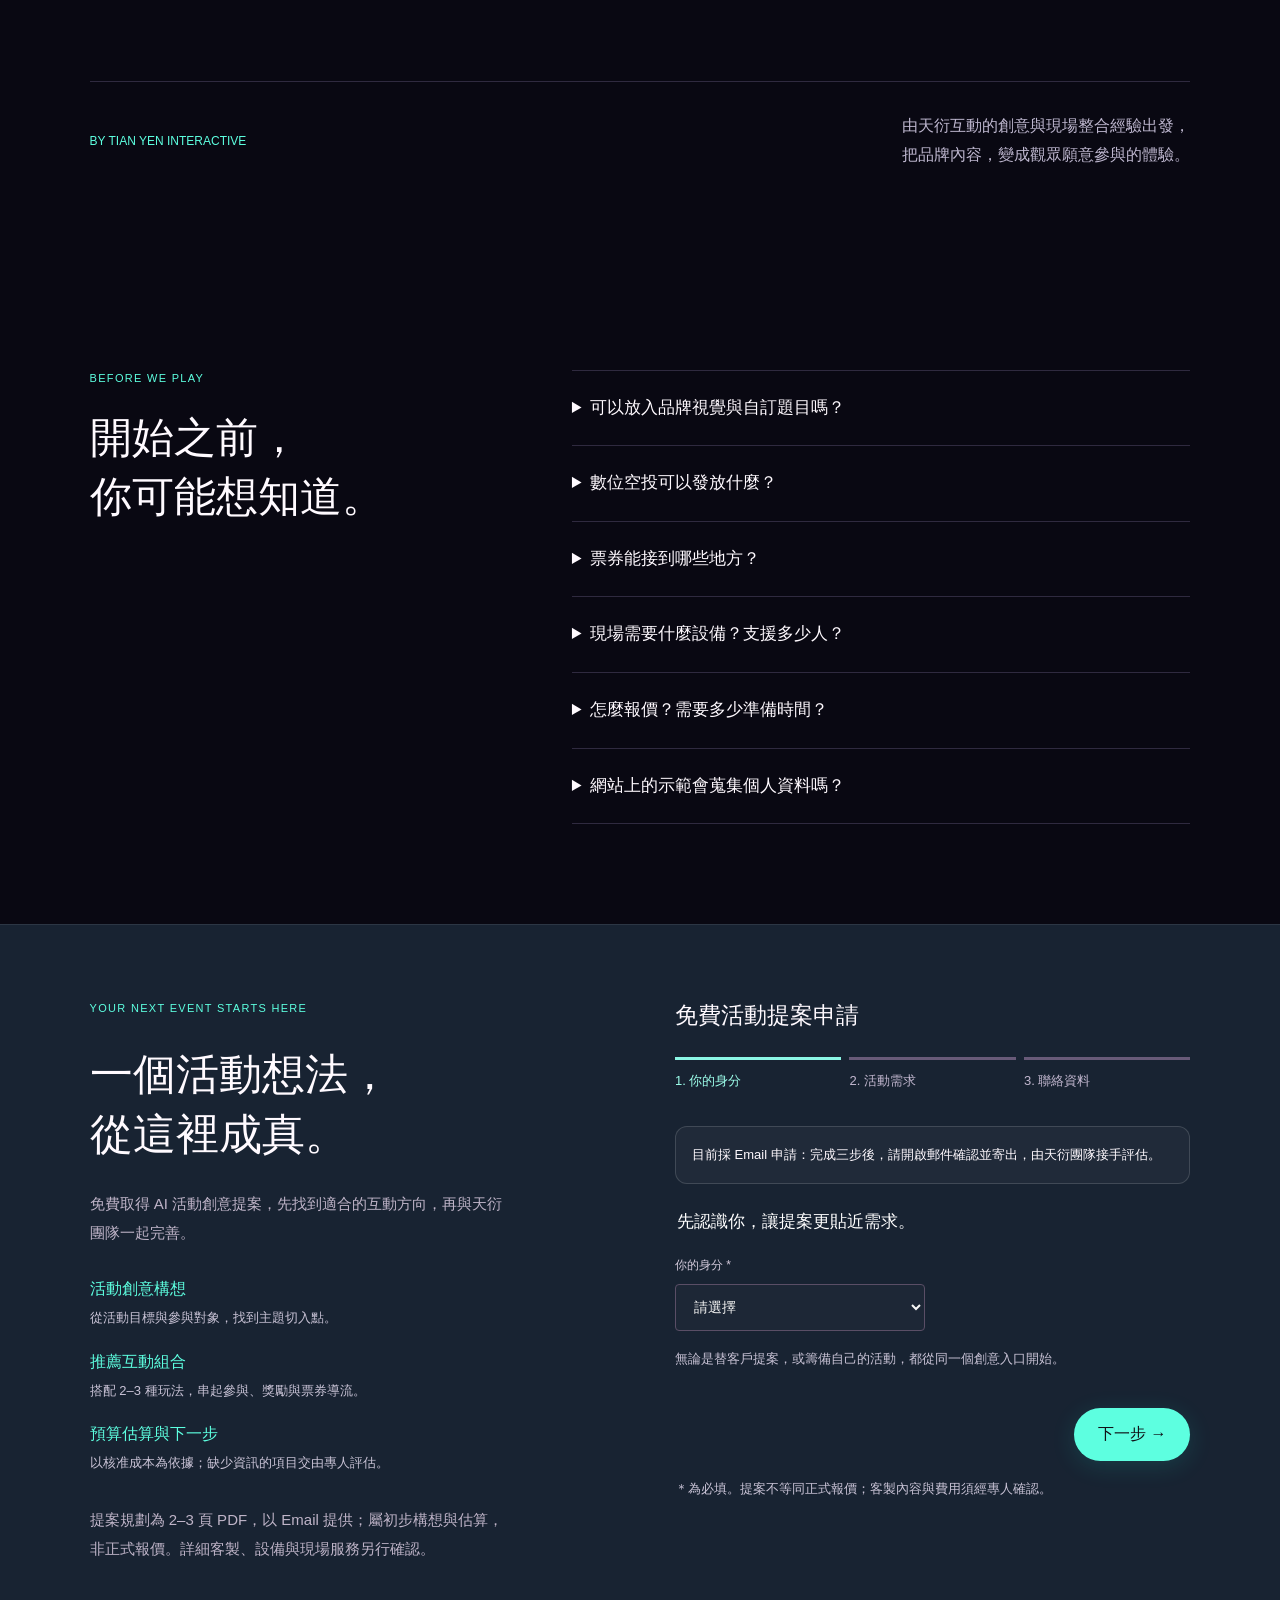
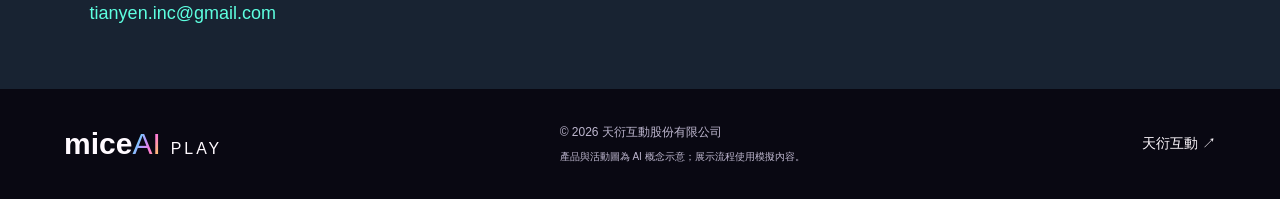
==== commit e38c2868: "Refine game gallery with quieter colors and styling" ====
--- a/index.html
+++ b/index.html
@@ -6,7 +6,7 @@
 <meta property="og:title" content="miceAI PLAY｜互動遊戲・數位空投・票券導流"><meta property="og:description" content="讓品牌創意，成為人人能參與的體驗。"><meta property="og:type" content="website">
 <link rel="alternate" hreflang="zh-Hant" href="index.html"><link rel="alternate" hreflang="en" href="en.html">
 <title>miceAI PLAY｜活動互動遊戲平台</title>
-<link rel="stylesheet" href="styles.css?v=gallery-v1"><script src="app.js?v=proposal-v1" defer></script>
+<link rel="stylesheet" href="styles.css?v=gallery-v2"><script src="app.js?v=proposal-v1" defer></script>
 <script src="proposal-config.js?v=proposal-v1" defer></script><script src="proposal.js?v=proposal-v1" defer></script>
 </head>
 <body>
@@ -38,7 +38,7 @@
 </section>
 <section class="section games" id="games" aria-labelledby="games-title">
 <div class="section-heading"><p class="eyebrow">01 — INTERACTIVE PLAY</p><div><h2 id="games-title">你的品牌故事，<br>可以這樣玩。</h2><p>從暖場到探索、從選擇到共創，依活動目標設計參與方式，讓觀眾在遊戲裡認識品牌。</p></div></div>
-<div class="game-gallery-intro"><p class="eyebrow">PICK YOUR NEXT PLAY</p><h3>下一場活動，想玩哪一款？</h3><p>從運動競賽到創意美拍，挑一款讓人想加入的互動。</p></div><div class="game-gallery"><button class="game-tile" type="button" data-game-preview="pickleball" data-title="互動匹克球" data-description="把現場變成球場，一起揮出好球。" data-use="品牌運動日／展場挑戰" aria-haspopup="dialog"><span class="game-tile-art"><img src="assets/game-pickleball.webp" width="1024" height="1024" loading="lazy" alt="互動匹克球"><span class="game-tile-badge">玩法示意</span><span class="game-tile-open" aria-hidden="true">↗</span></span><span class="game-tile-copy"><span class="eyebrow">PICKLEBALL</span><strong>互動匹克球</strong><span>把現場變成球場，一起揮出好球。</span><small>品牌運動日／展場挑戰</small></span></button><button class="game-tile" type="button" data-game-preview="basketball" data-title="熱血投籃機" data-description="限時投籃挑戰，讓全場一起加油。" data-use="企業活動／競賽暖場" aria-haspopup="dialog"><span class="game-tile-art"><img src="assets/game-basketball.webp" width="1024" height="1024" loading="lazy" alt="熱血投籃機"><span class="game-tile-badge">玩法示意</span><span class="game-tile-open" aria-hidden="true">↗</span></span><span class="game-tile-copy"><span class="eyebrow">BASKETBALL</span><strong>熱血投籃機</strong><span>限時投籃挑戰，讓全場一起加油。</span><small>企業活動／競賽暖場</small></span></button><button class="game-tile" type="button" data-game-preview="photo" data-title="AI 創意美拍" data-description="換上主題造型，把品牌回憶帶走。" data-use="品牌快閃／拍照打卡" aria-haspopup="dialog"><span class="game-tile-art"><img src="assets/game-photo.webp" width="1024" height="1024" loading="lazy" alt="AI 創意美拍"><span class="game-tile-badge">玩法示意</span><span class="game-tile-open" aria-hidden="true">↗</span></span><span class="game-tile-copy"><span class="eyebrow">AI PHOTO</span><strong>AI 創意美拍</strong><span>換上主題造型，把品牌回憶帶走。</span><small>品牌快閃／拍照打卡</small></span></button><button class="game-tile" type="button" data-game-preview="lucky" data-title="幸運大轉盤" data-description="轉出現場驚喜，讓每一次參與值得期待。" data-use="尾牙晚宴／數位獎勵" aria-haspopup="dialog"><span class="game-tile-art"><img src="assets/game-lucky.webp" width="1024" height="1024" loading="lazy" alt="幸運大轉盤"><span class="game-tile-badge">玩法示意</span><span class="game-tile-open" aria-hidden="true">↗</span></span><span class="game-tile-copy"><span class="eyebrow">LUCKY DRAW</span><strong>幸運大轉盤</strong><span>轉出現場驚喜，讓每一次參與值得期待。</span><small>尾牙晚宴／數位獎勵</small></span></button></div><div id="more-games" class="game-gallery game-gallery-more" hidden><button class="game-tile" type="button" data-game-preview="darts" data-title="互動飛鏢挑戰" data-description="手機瞄準、現場大屏，挑戰你的準度。" data-use="展位引流／個人挑戰" aria-haspopup="dialog"><span class="game-tile-art"><img src="assets/game-darts.webp" width="1024" height="1024" loading="lazy" alt="互動飛鏢挑戰"><span class="game-tile-badge">玩法示意</span><span class="game-tile-open" aria-hidden="true">↗</span></span><span class="game-tile-copy"><span class="eyebrow">DART CHALLENGE</span><strong>互動飛鏢挑戰</strong><span>手機瞄準、現場大屏，挑戰你的準度。</span><small>展位引流／個人挑戰</small></span></button><button class="game-tile" type="button" data-game-preview="race" data-title="團隊極速競賽" data-description="組隊衝刺，把現場氣氛推向終點。" data-use="團隊凝聚／企業年會" aria-haspopup="dialog"><span class="game-tile-art"><img src="assets/game-race.webp" width="1024" height="1024" loading="lazy" alt="團隊極速競賽"><span class="game-tile-badge">玩法示意</span><span class="game-tile-open" aria-hidden="true">↗</span></span><span class="game-tile-copy"><span class="eyebrow">TEAM RACE</span><strong>團隊極速競賽</strong><span>組隊衝刺，把現場氣氛推向終點。</span><small>團隊凝聚／企業年會</small></span></button></div><div class="game-gallery-bottom"><button class="button game-more" type="button" id="game-more" aria-expanded="false" aria-controls="more-games">想看更多，點開會展開 <span aria-hidden="true">＋</span></button><p>AI 遊戲概念示意，點圖查看介紹；新遊戲尚未開放試玩。</p></div><div class="game-filter" aria-label="玩法分類"><button aria-pressed="true" data-filter="all">全部玩法</button><button aria-pressed="false" data-filter="warmup">競賽暖場</button><button aria-pressed="false" data-filter="participate">群眾參與</button><button aria-pressed="false" data-filter="create">數位共創</button><button aria-pressed="false" data-filter="explore">探索任務</button></div>
+<div class="game-gallery-intro"><p class="eyebrow">PICK YOUR NEXT PLAY</p><h3>下一場活動，想玩哪一款？</h3><p>從運動競賽到創意美拍，挑一款讓人想加入的互動。</p></div><div class="game-gallery"><button class="game-tile" type="button" data-game-preview="pickleball" data-title="互動匹克球" data-description="把現場變成球場，一起揮出好球。" data-use="品牌運動日／展場挑戰" aria-haspopup="dialog"><span class="game-tile-art"><img src="assets/game-pickleball-v2.webp" width="1024" height="1024" loading="lazy" alt="互動匹克球"><span class="game-tile-badge">玩法示意</span><span class="game-tile-open" aria-hidden="true">↗</span></span><span class="game-tile-copy"><span class="eyebrow">PICKLEBALL</span><strong>互動匹克球</strong><span>把現場變成球場，一起揮出好球。</span><small>品牌運動日／展場挑戰</small></span></button><button class="game-tile" type="button" data-game-preview="basketball" data-title="熱血投籃機" data-description="限時投籃挑戰，讓全場一起加油。" data-use="企業活動／競賽暖場" aria-haspopup="dialog"><span class="game-tile-art"><img src="assets/game-basketball-v2.webp" width="1024" height="1024" loading="lazy" alt="熱血投籃機"><span class="game-tile-badge">玩法示意</span><span class="game-tile-open" aria-hidden="true">↗</span></span><span class="game-tile-copy"><span class="eyebrow">BASKETBALL</span><strong>熱血投籃機</strong><span>限時投籃挑戰，讓全場一起加油。</span><small>企業活動／競賽暖場</small></span></button><button class="game-tile" type="button" data-game-preview="photo" data-title="AI 創意美拍" data-description="換上主題造型，把品牌回憶帶走。" data-use="品牌快閃／拍照打卡" aria-haspopup="dialog"><span class="game-tile-art"><img src="assets/game-photo-v2.webp" width="1024" height="1024" loading="lazy" alt="AI 創意美拍"><span class="game-tile-badge">玩法示意</span><span class="game-tile-open" aria-hidden="true">↗</span></span><span class="game-tile-copy"><span class="eyebrow">AI PHOTO</span><strong>AI 創意美拍</strong><span>換上主題造型，把品牌回憶帶走。</span><small>品牌快閃／拍照打卡</small></span></button><button class="game-tile" type="button" data-game-preview="lucky" data-title="幸運大轉盤" data-description="轉出現場驚喜，讓每一次參與值得期待。" data-use="尾牙晚宴／數位獎勵" aria-haspopup="dialog"><span class="game-tile-art"><img src="assets/game-lucky-v2.webp" width="1024" height="1024" loading="lazy" alt="幸運大轉盤"><span class="game-tile-badge">玩法示意</span><span class="game-tile-open" aria-hidden="true">↗</span></span><span class="game-tile-copy"><span class="eyebrow">LUCKY DRAW</span><strong>幸運大轉盤</strong><span>轉出現場驚喜，讓每一次參與值得期待。</span><small>尾牙晚宴／數位獎勵</small></span></button></div><div id="more-games" class="game-gallery game-gallery-more" hidden><button class="game-tile" type="button" data-game-preview="darts" data-title="互動飛鏢挑戰" data-description="手機瞄準、現場大屏，挑戰你的準度。" data-use="展位引流／個人挑戰" aria-haspopup="dialog"><span class="game-tile-art"><img src="assets/game-darts-v2.webp" width="1024" height="1024" loading="lazy" alt="互動飛鏢挑戰"><span class="game-tile-badge">玩法示意</span><span class="game-tile-open" aria-hidden="true">↗</span></span><span class="game-tile-copy"><span class="eyebrow">DART CHALLENGE</span><strong>互動飛鏢挑戰</strong><span>手機瞄準、現場大屏，挑戰你的準度。</span><small>展位引流／個人挑戰</small></span></button><button class="game-tile" type="button" data-game-preview="race" data-title="團隊極速競賽" data-description="組隊衝刺，把現場氣氛推向終點。" data-use="團隊凝聚／企業年會" aria-haspopup="dialog"><span class="game-tile-art"><img src="assets/game-race-v2.webp" width="1024" height="1024" loading="lazy" alt="團隊極速競賽"><span class="game-tile-badge">玩法示意</span><span class="game-tile-open" aria-hidden="true">↗</span></span><span class="game-tile-copy"><span class="eyebrow">TEAM RACE</span><strong>團隊極速競賽</strong><span>組隊衝刺，把現場氣氛推向終點。</span><small>團隊凝聚／企業年會</small></span></button></div><div class="game-gallery-bottom"><button class="button game-more" type="button" id="game-more" aria-expanded="false" aria-controls="more-games">想看更多，點開會展開 <span aria-hidden="true">＋</span></button><p>AI 遊戲概念示意，點圖查看介紹；新遊戲尚未開放試玩。</p></div><div class="game-filter" aria-label="玩法分類"><button aria-pressed="true" data-filter="all">全部玩法</button><button aria-pressed="false" data-filter="warmup">競賽暖場</button><button aria-pressed="false" data-filter="participate">群眾參與</button><button aria-pressed="false" data-filter="create">數位共創</button><button aria-pressed="false" data-filter="explore">探索任務</button></div>
 <div class="game-list">
 <article data-category="warmup"><span class="game-number">01</span><div><h3>品牌知識挑戰</h3><p>用題目與即時回饋，讓觀眾記住品牌亮點。</p><small>新品發表 / 展場互動</small></div><button class="game-action" data-demo="quiz">試玩 <span aria-hidden="true">↗</span></button></article>
 <article data-category="participate"><span class="game-number">02</span><div><h3>現場靈感投票</h3><p>讓每個人的選擇，成為現場話題的一部分。</p><small>論壇暖場 / 企業交流</small></div><button class="game-action" data-demo="vote">試玩 <span aria-hidden="true">↗</span></button></article>
--- a/styles.css
+++ b/styles.css
@@ -132,3 +132,6 @@
 @media(max-width:1100px){.game-gallery{grid-template-columns:repeat(2,minmax(0,1fr))}.game-tile-copy strong{font-size:24px}}
 @media(max-width:600px){.game-gallery{gap:12px}.game-gallery-more{margin-top:12px}.game-tile{border-radius:15px}.game-tile-copy{padding:16px 12px;gap:8px}.game-tile-copy strong{font-size:18px}.game-tile-copy>span:not(.eyebrow){font-size:12px}.game-tile-copy small{font-size:10px}.game-tile-copy .eyebrow{font-size:8px;letter-spacing:1px}.game-tile-badge{top:8px;left:8px;font-size:9px;padding:5px 7px}.game-tile-open{width:28px;height:28px;font-size:19px;right:8px;bottom:8px}.game-preview-layout{grid-template-columns:1fr}.game-preview-layout>img{max-height:290px;object-fit:contain;background:#160d24}.game-preview-copy{padding:24px}.game-preview-copy h2{font-size:26px}.game-gallery-bottom p{font-size:11px}.game-more{font-size:14px}}
 @media(prefers-reduced-motion:reduce){.game-tile,.game-tile-art img{transition:none}.game-tile:hover,.game-tile:hover img{transform:none}}
+
+/* Restrained gallery direction: matte objects, quieter frames, consistent accents. */
+.game-tile{background:#211d2b;border-color:#ffffff14;border-radius:16px;transition:border-color .2s,background .2s}.game-tile:hover{transform:none;box-shadow:none;border-color:#b7a3d970;background:#282232}.game-tile-art{background:#21192f}.game-tile-art img{transition:none}.game-tile:hover img{transform:none}.game-tile-open{background:#d8e9e2;color:#282333;width:32px;height:32px;font-size:21px}.game-tile-badge{background:#21192fba;border:0;color:#c6bdcf;font-size:10px}.game-tile-copy .eyebrow{color:#a89bb8}.game-tile-copy strong{font-weight:500}.game-tile-copy small{color:#b7cac2}.game-more{background:transparent;border-color:#ffffff38;font-weight:400}.game-more:hover{background:#ffffff08}.game-preview-status{background:#ffffff05;border-color:#ffffff20}.game-preview-layout>img{background:#21192f}.game-gallery-intro .eyebrow{color:#b7cac2}
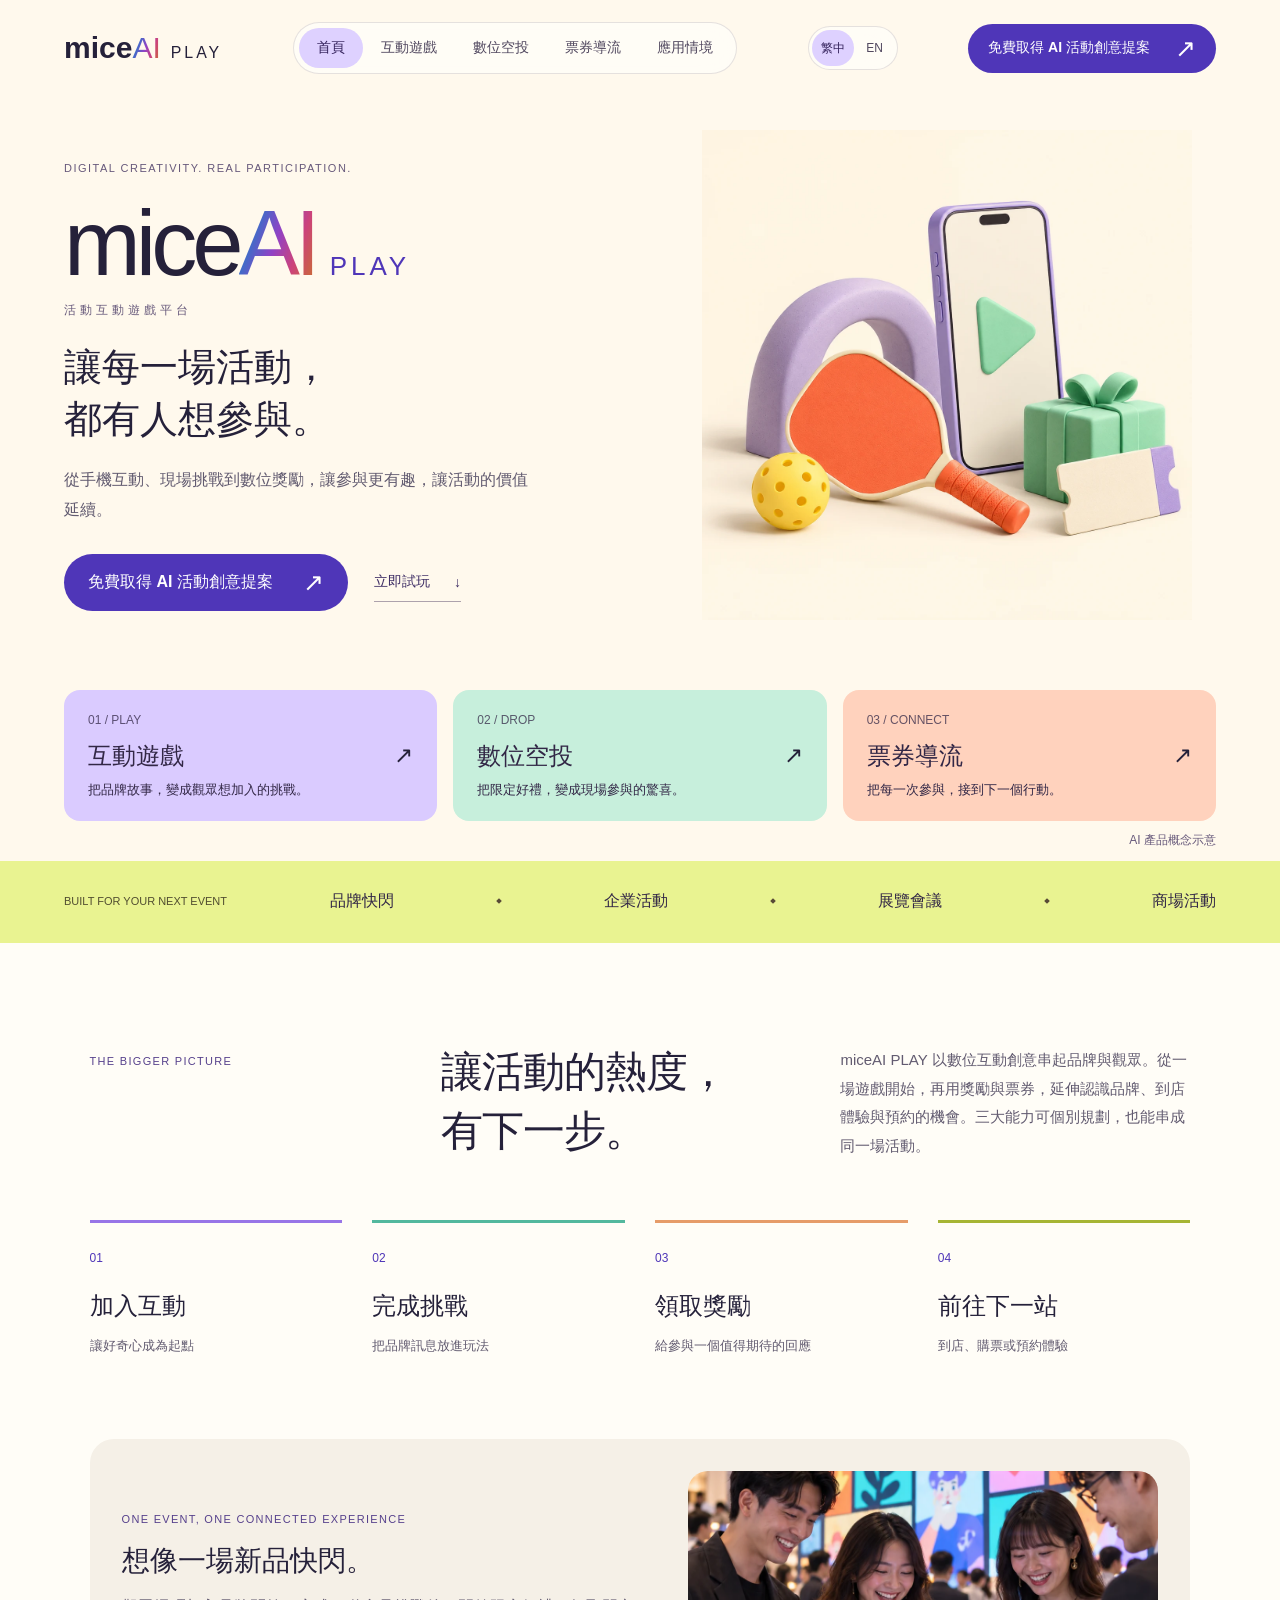
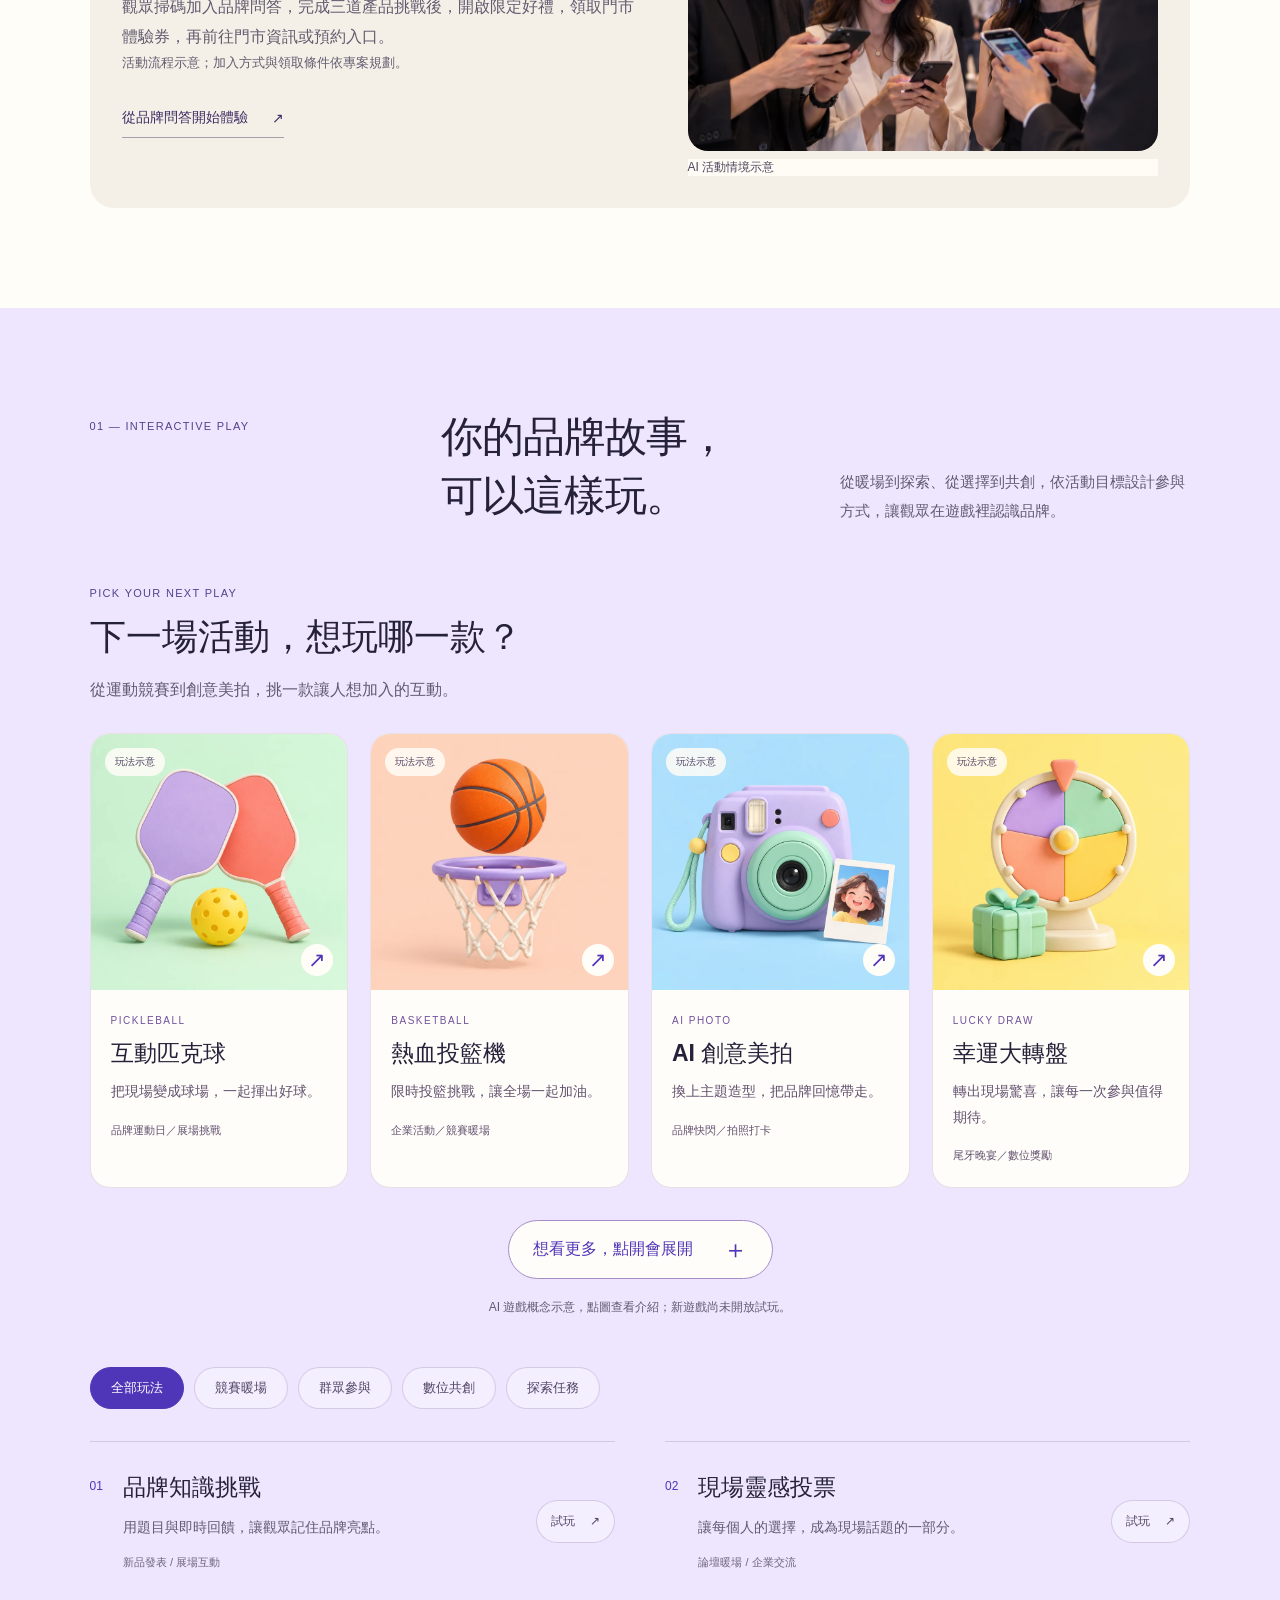
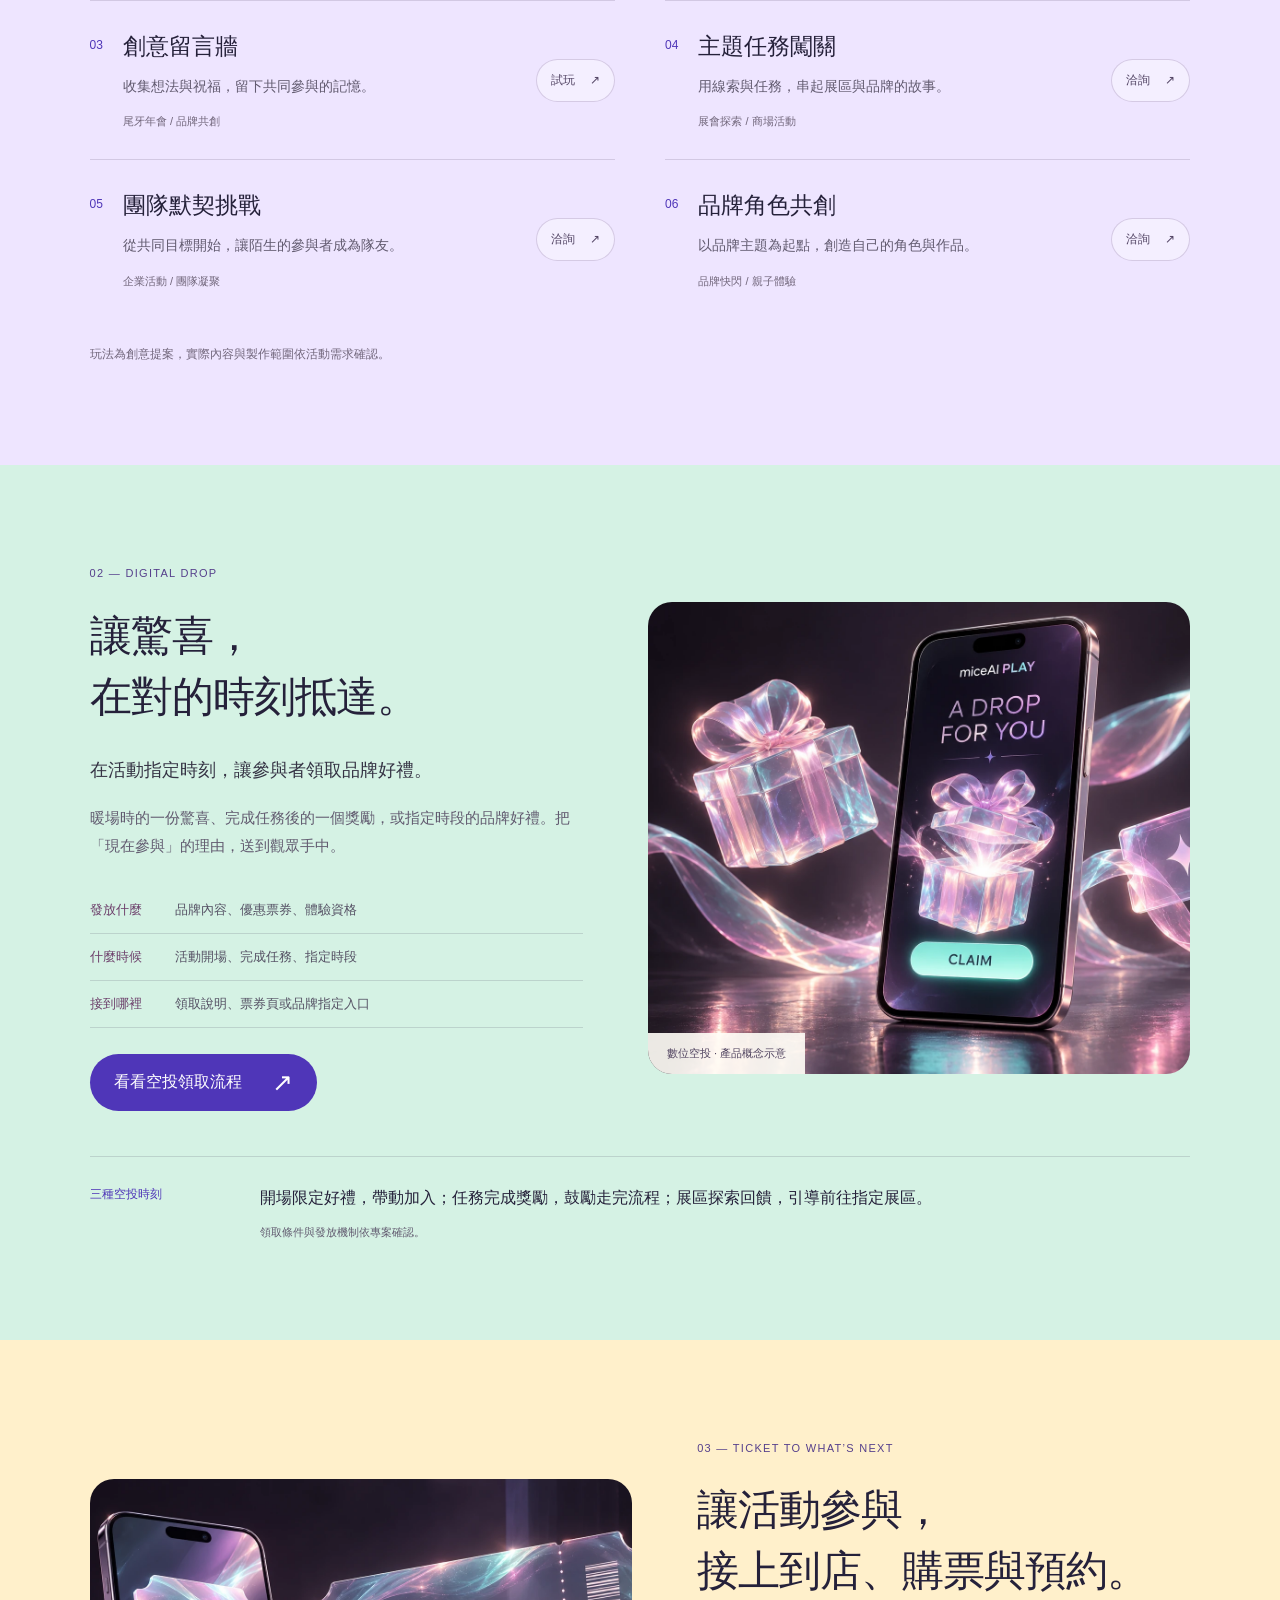
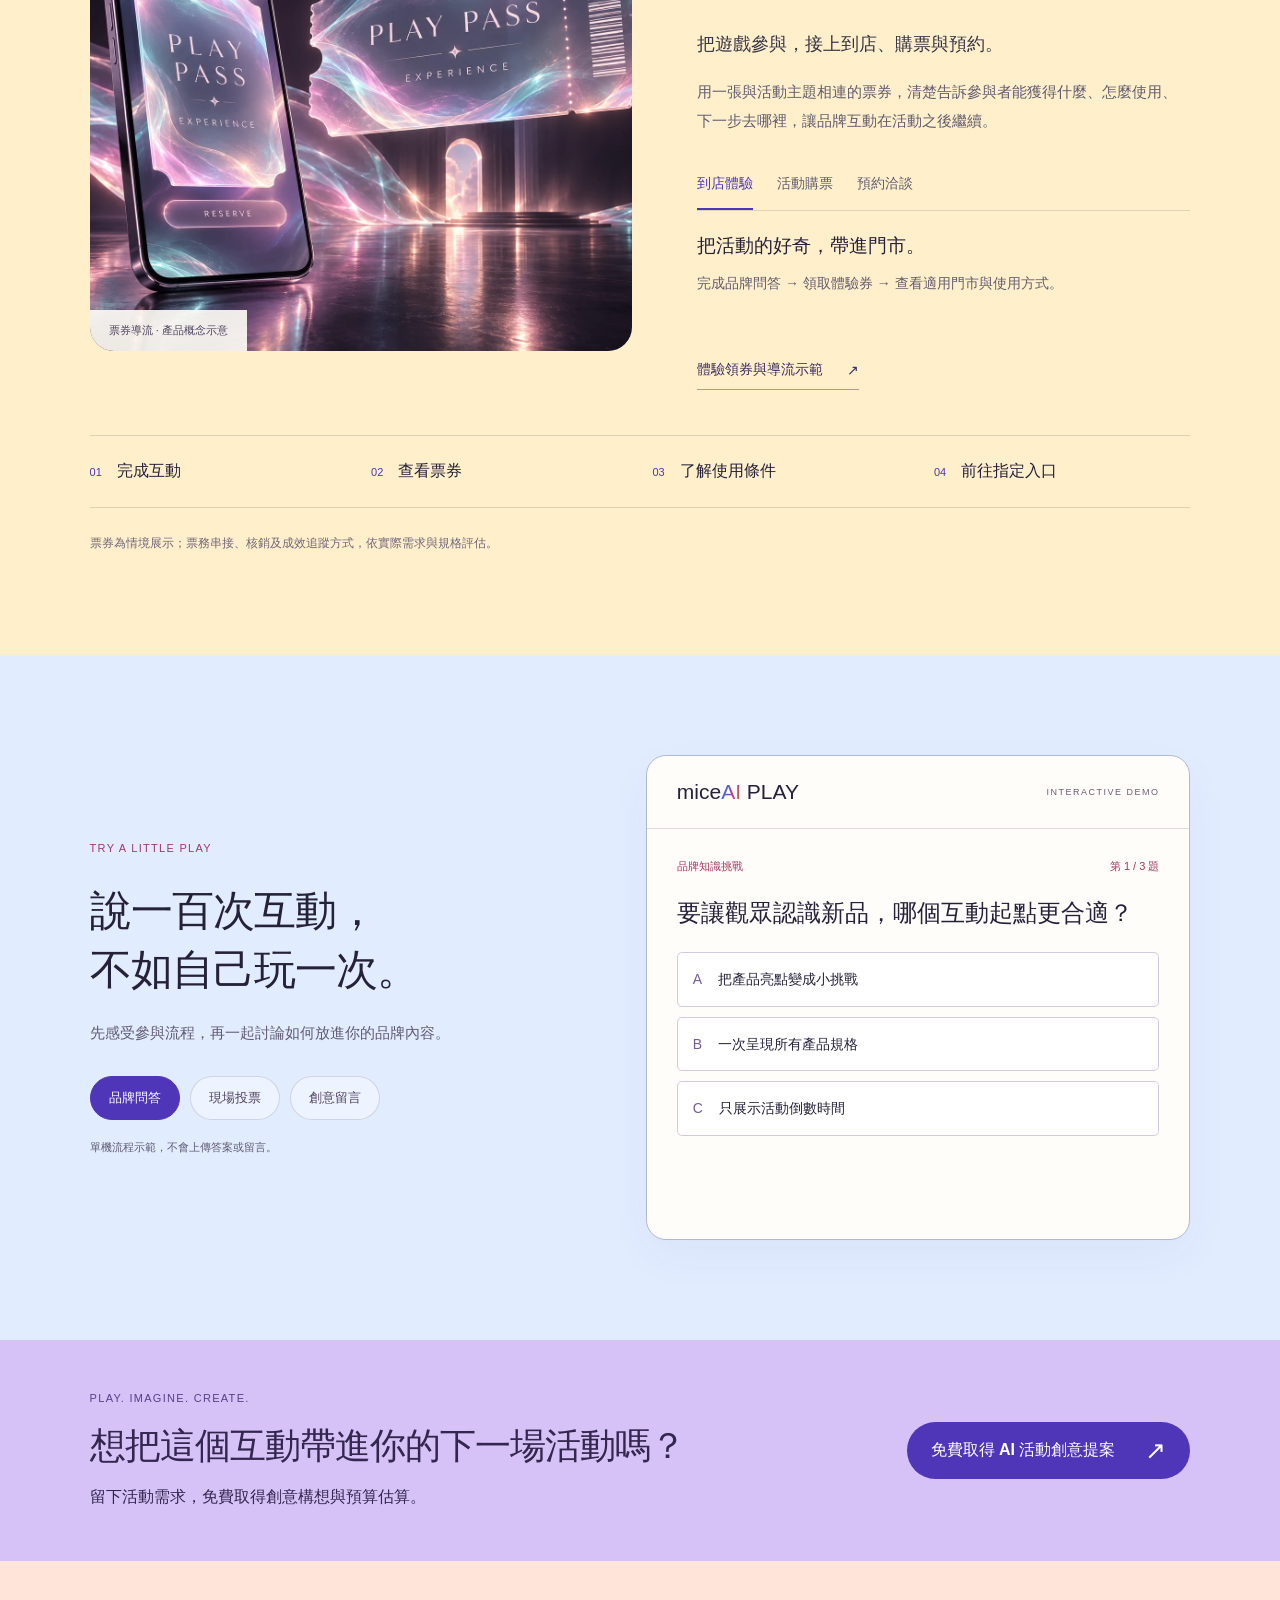
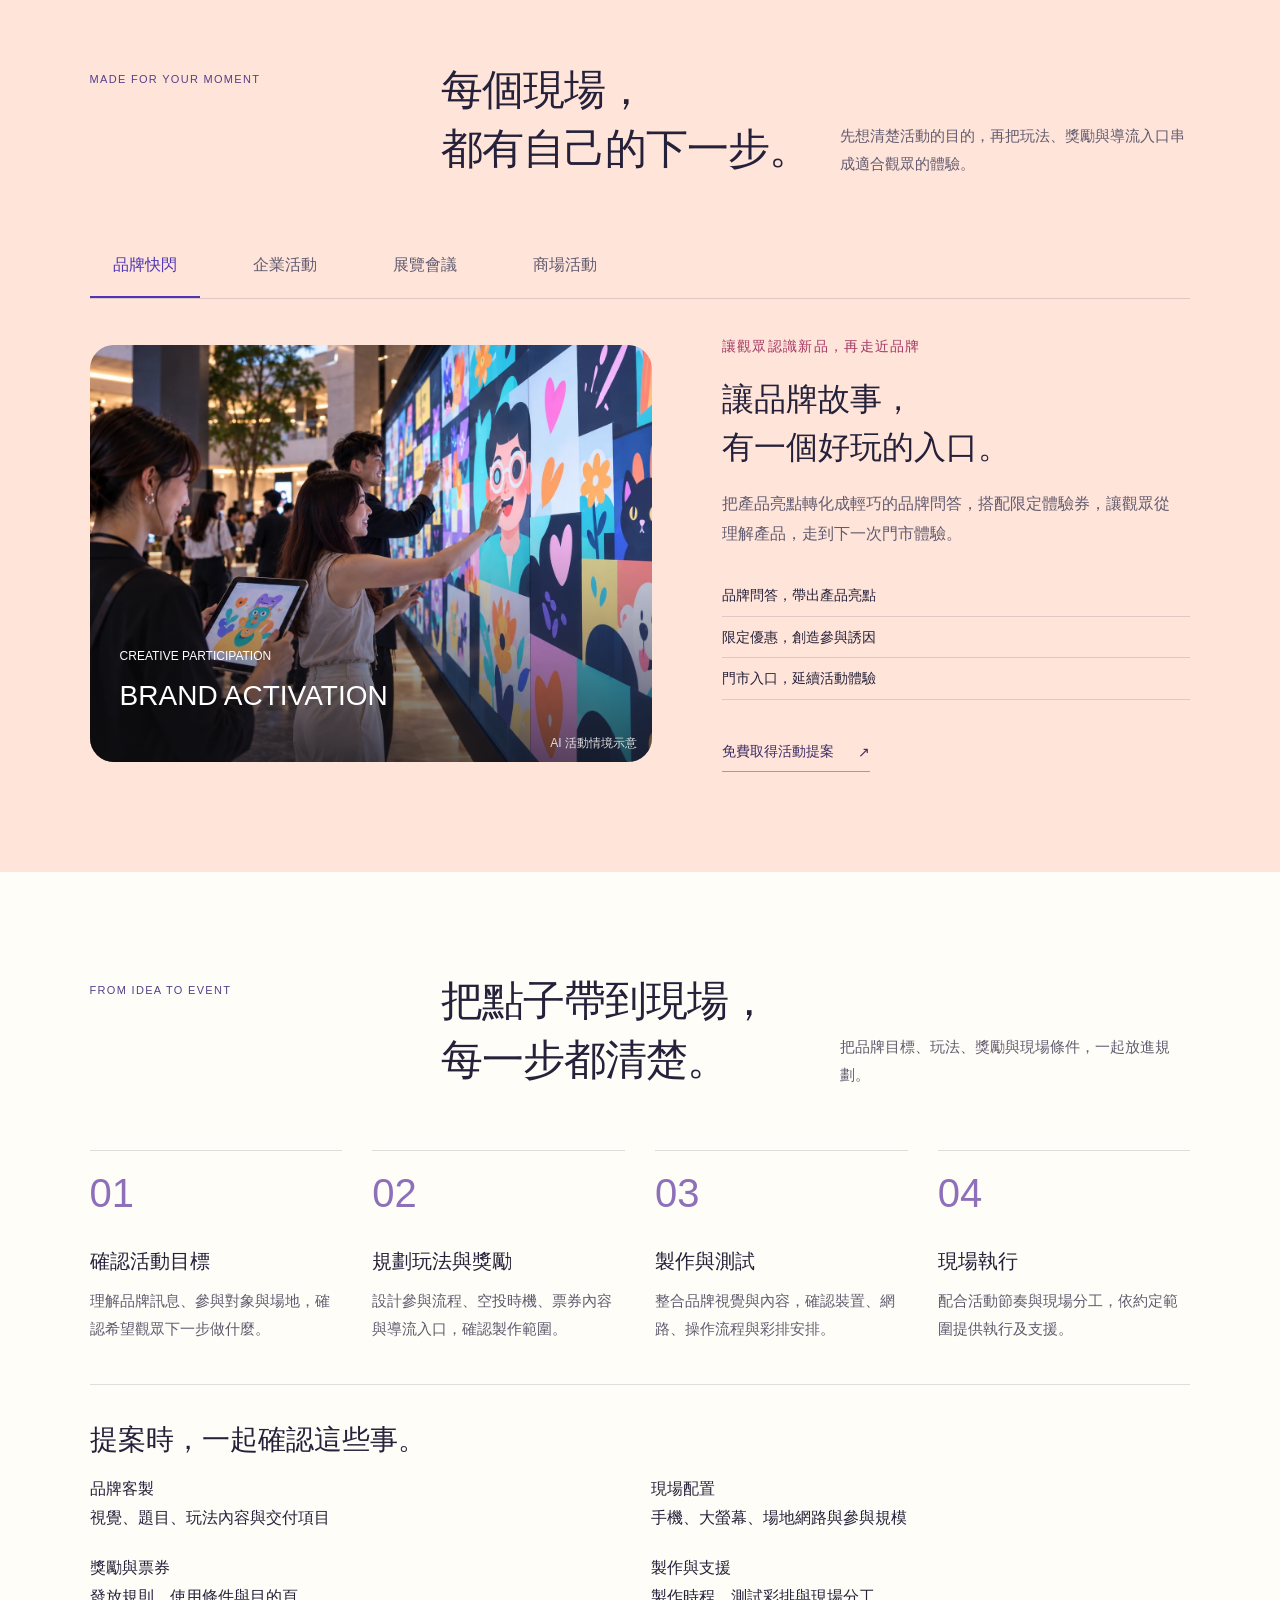
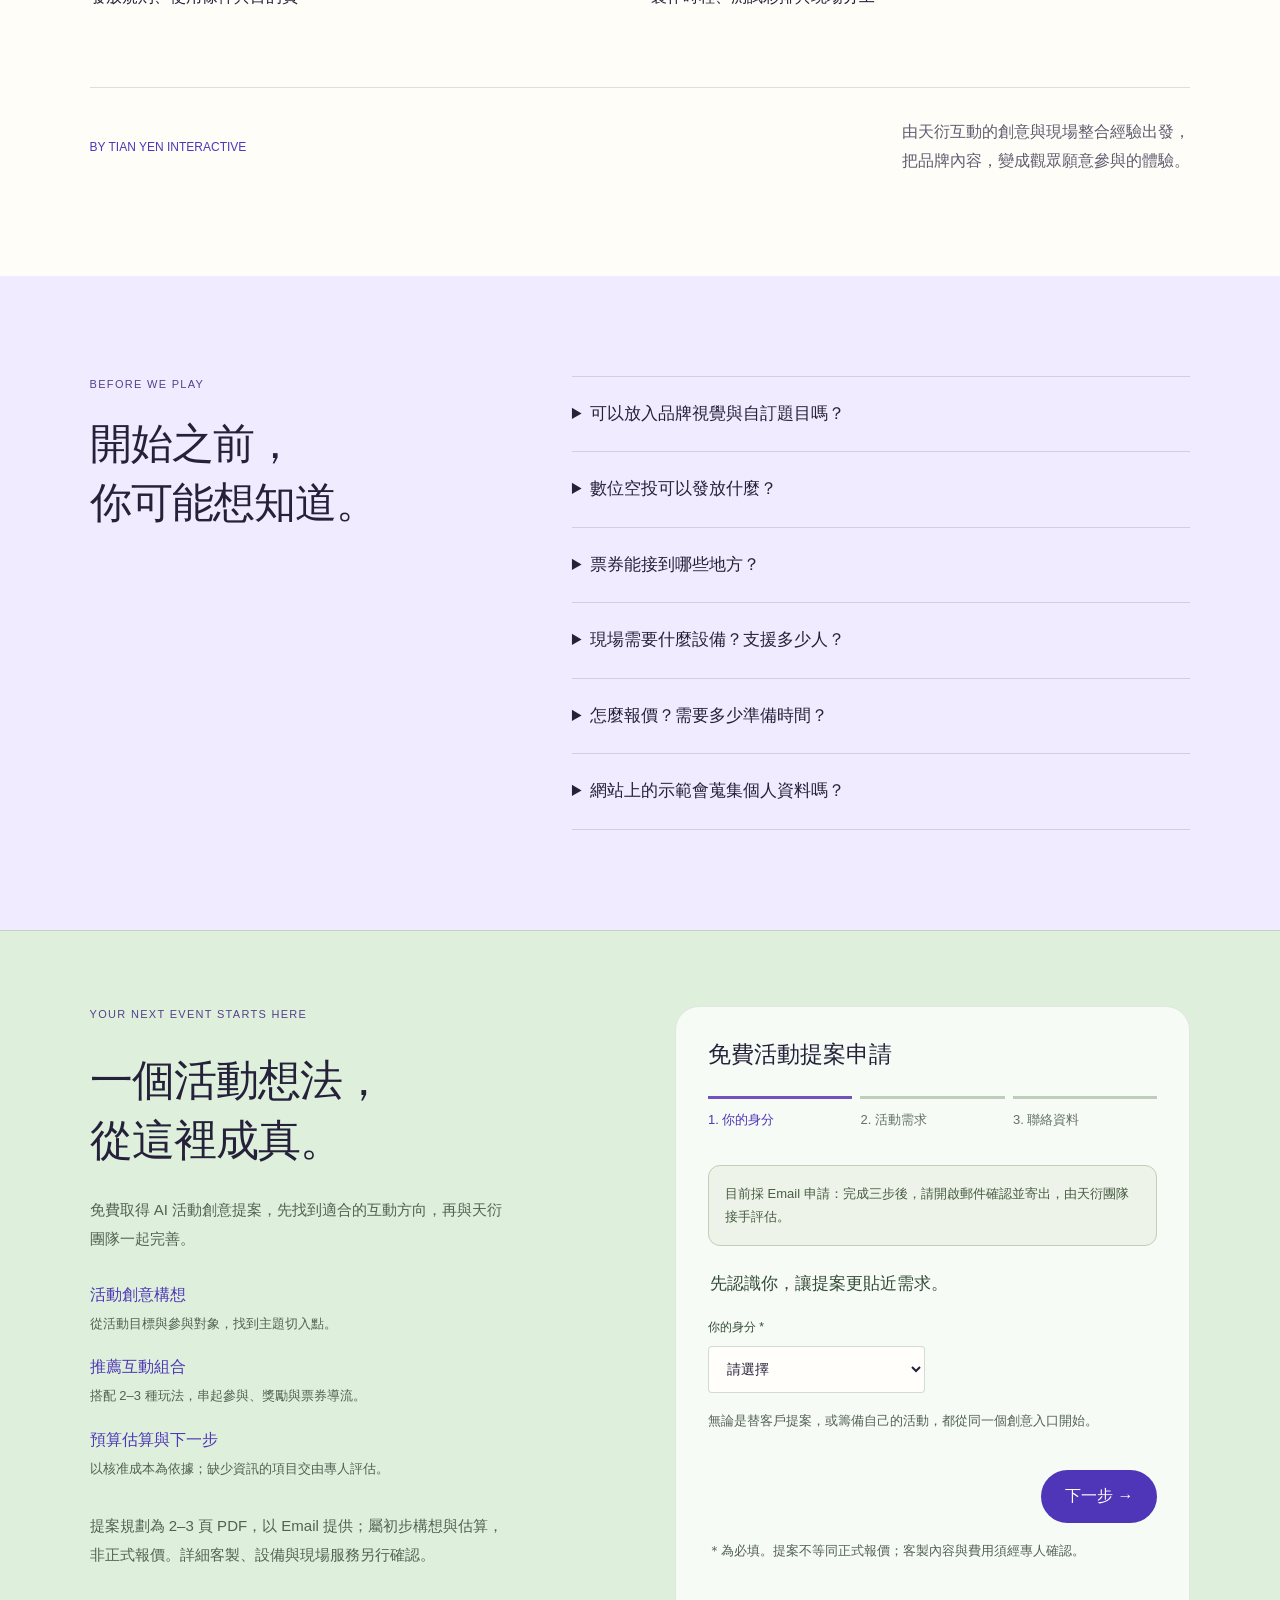
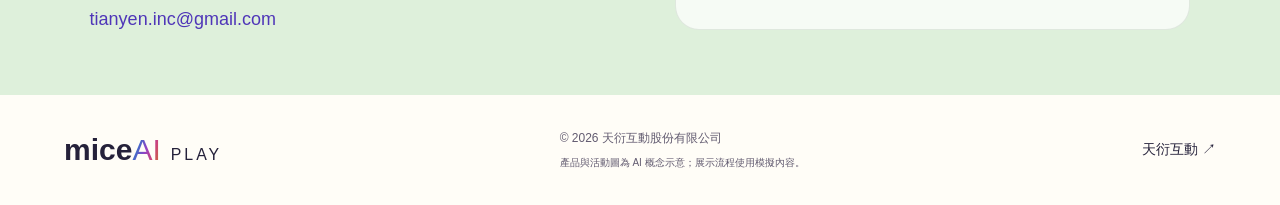
==== commit 1857ebf6: "Refresh bilingual website with a bright colorful editorial theme" ====
--- a/index.html
+++ b/index.html
@@ -1,12 +1,12 @@
 <!doctype html>
 <html lang="zh-Hant">
 <head>
-<meta charset="utf-8"><meta name="viewport" content="width=device-width, initial-scale=1"><meta name="theme-color" content="#111116">
+<meta charset="utf-8"><meta name="viewport" content="width=device-width, initial-scale=1"><meta name="theme-color" content="#fff9ed">
 <meta name="description" content="miceAI PLAY 活動互動遊戲平台，結合數位互動創意、數位空投與票券導流，為品牌活動規劃從參與、領取獎勵到到店、購票與預約的完整體驗。">
 <meta property="og:title" content="miceAI PLAY｜互動遊戲・數位空投・票券導流"><meta property="og:description" content="讓品牌創意，成為人人能參與的體驗。"><meta property="og:type" content="website">
 <link rel="alternate" hreflang="zh-Hant" href="index.html"><link rel="alternate" hreflang="en" href="en.html">
 <title>miceAI PLAY｜活動互動遊戲平台</title>
-<link rel="stylesheet" href="styles.css?v=gallery-v2"><script src="app.js?v=proposal-v1" defer></script>
+<link rel="stylesheet" href="styles.css?v=gallery-v2"><link rel="stylesheet" href="bright-theme.css?v=bright-v1"><script src="app.js?v=proposal-v1" defer></script>
 <script src="proposal-config.js?v=proposal-v1" defer></script><script src="proposal.js?v=proposal-v1" defer></script>
 </head>
 <body>
@@ -20,7 +20,7 @@
 </header>
 <main id="main">
 <section class="hero" id="home" aria-labelledby="hero-title">
-<img class="hero-art" src="assets/play-hero.webp" alt="虹彩手機、互動遊戲與數位票券的 miceAI PLAY 產品概念視覺" width="1672" height="941" fetchpriority="high">
+<img class="hero-art" src="assets/play-hero-bright.webp" alt="明亮多彩的手機互動、遊戲與數位票券產品概念視覺" width="1254" height="1254" fetchpriority="high">
 <div class="hero-shade"></div>
 <div class="hero-content"><p class="eyebrow">DIGITAL CREATIVITY. REAL PARTICIPATION.</p><p class="hero-brand">mice<span>AI</span><small>PLAY</small></p><p class="product-category">活動互動遊戲平台</p><h1 class="hero-heading" id="hero-title">讓每一場活動，<br>都有人想參與。</h1><p class="hero-description">從手機互動、現場挑戰到數位獎勵，讓參與更有趣，讓活動的價值延續。</p><div class="hero-actions"><a class="button white" href="#contact">免費取得 AI 活動創意提案 <span aria-hidden="true">↗</span></a><a class="text-link" href="#playground">立即試玩 <span aria-hidden="true">↓</span></a></div></div>
 <div class="hero-aside"><span>PLAY. IMAGINE. CREATE.</span><span>先玩、再想像、讓活動成真。</span></div>
@@ -38,7 +38,7 @@
 </section>
 <section class="section games" id="games" aria-labelledby="games-title">
 <div class="section-heading"><p class="eyebrow">01 — INTERACTIVE PLAY</p><div><h2 id="games-title">你的品牌故事，<br>可以這樣玩。</h2><p>從暖場到探索、從選擇到共創，依活動目標設計參與方式，讓觀眾在遊戲裡認識品牌。</p></div></div>
-<div class="game-gallery-intro"><p class="eyebrow">PICK YOUR NEXT PLAY</p><h3>下一場活動，想玩哪一款？</h3><p>從運動競賽到創意美拍，挑一款讓人想加入的互動。</p></div><div class="game-gallery"><button class="game-tile" type="button" data-game-preview="pickleball" data-title="互動匹克球" data-description="把現場變成球場，一起揮出好球。" data-use="品牌運動日／展場挑戰" aria-haspopup="dialog"><span class="game-tile-art"><img src="assets/game-pickleball-v2.webp" width="1024" height="1024" loading="lazy" alt="互動匹克球"><span class="game-tile-badge">玩法示意</span><span class="game-tile-open" aria-hidden="true">↗</span></span><span class="game-tile-copy"><span class="eyebrow">PICKLEBALL</span><strong>互動匹克球</strong><span>把現場變成球場，一起揮出好球。</span><small>品牌運動日／展場挑戰</small></span></button><button class="game-tile" type="button" data-game-preview="basketball" data-title="熱血投籃機" data-description="限時投籃挑戰，讓全場一起加油。" data-use="企業活動／競賽暖場" aria-haspopup="dialog"><span class="game-tile-art"><img src="assets/game-basketball-v2.webp" width="1024" height="1024" loading="lazy" alt="熱血投籃機"><span class="game-tile-badge">玩法示意</span><span class="game-tile-open" aria-hidden="true">↗</span></span><span class="game-tile-copy"><span class="eyebrow">BASKETBALL</span><strong>熱血投籃機</strong><span>限時投籃挑戰，讓全場一起加油。</span><small>企業活動／競賽暖場</small></span></button><button class="game-tile" type="button" data-game-preview="photo" data-title="AI 創意美拍" data-description="換上主題造型，把品牌回憶帶走。" data-use="品牌快閃／拍照打卡" aria-haspopup="dialog"><span class="game-tile-art"><img src="assets/game-photo-v2.webp" width="1024" height="1024" loading="lazy" alt="AI 創意美拍"><span class="game-tile-badge">玩法示意</span><span class="game-tile-open" aria-hidden="true">↗</span></span><span class="game-tile-copy"><span class="eyebrow">AI PHOTO</span><strong>AI 創意美拍</strong><span>換上主題造型，把品牌回憶帶走。</span><small>品牌快閃／拍照打卡</small></span></button><button class="game-tile" type="button" data-game-preview="lucky" data-title="幸運大轉盤" data-description="轉出現場驚喜，讓每一次參與值得期待。" data-use="尾牙晚宴／數位獎勵" aria-haspopup="dialog"><span class="game-tile-art"><img src="assets/game-lucky-v2.webp" width="1024" height="1024" loading="lazy" alt="幸運大轉盤"><span class="game-tile-badge">玩法示意</span><span class="game-tile-open" aria-hidden="true">↗</span></span><span class="game-tile-copy"><span class="eyebrow">LUCKY DRAW</span><strong>幸運大轉盤</strong><span>轉出現場驚喜，讓每一次參與值得期待。</span><small>尾牙晚宴／數位獎勵</small></span></button></div><div id="more-games" class="game-gallery game-gallery-more" hidden><button class="game-tile" type="button" data-game-preview="darts" data-title="互動飛鏢挑戰" data-description="手機瞄準、現場大屏，挑戰你的準度。" data-use="展位引流／個人挑戰" aria-haspopup="dialog"><span class="game-tile-art"><img src="assets/game-darts-v2.webp" width="1024" height="1024" loading="lazy" alt="互動飛鏢挑戰"><span class="game-tile-badge">玩法示意</span><span class="game-tile-open" aria-hidden="true">↗</span></span><span class="game-tile-copy"><span class="eyebrow">DART CHALLENGE</span><strong>互動飛鏢挑戰</strong><span>手機瞄準、現場大屏，挑戰你的準度。</span><small>展位引流／個人挑戰</small></span></button><button class="game-tile" type="button" data-game-preview="race" data-title="團隊極速競賽" data-description="組隊衝刺，把現場氣氛推向終點。" data-use="團隊凝聚／企業年會" aria-haspopup="dialog"><span class="game-tile-art"><img src="assets/game-race-v2.webp" width="1024" height="1024" loading="lazy" alt="團隊極速競賽"><span class="game-tile-badge">玩法示意</span><span class="game-tile-open" aria-hidden="true">↗</span></span><span class="game-tile-copy"><span class="eyebrow">TEAM RACE</span><strong>團隊極速競賽</strong><span>組隊衝刺，把現場氣氛推向終點。</span><small>團隊凝聚／企業年會</small></span></button></div><div class="game-gallery-bottom"><button class="button game-more" type="button" id="game-more" aria-expanded="false" aria-controls="more-games">想看更多，點開會展開 <span aria-hidden="true">＋</span></button><p>AI 遊戲概念示意，點圖查看介紹；新遊戲尚未開放試玩。</p></div><div class="game-filter" aria-label="玩法分類"><button aria-pressed="true" data-filter="all">全部玩法</button><button aria-pressed="false" data-filter="warmup">競賽暖場</button><button aria-pressed="false" data-filter="participate">群眾參與</button><button aria-pressed="false" data-filter="create">數位共創</button><button aria-pressed="false" data-filter="explore">探索任務</button></div>
+<div class="game-gallery-intro"><p class="eyebrow">PICK YOUR NEXT PLAY</p><h3>下一場活動，想玩哪一款？</h3><p>從運動競賽到創意美拍，挑一款讓人想加入的互動。</p></div><div class="game-gallery"><button class="game-tile" type="button" data-game-preview="pickleball" data-title="互動匹克球" data-description="把現場變成球場，一起揮出好球。" data-use="品牌運動日／展場挑戰" aria-haspopup="dialog"><span class="game-tile-art"><img src="assets/game-pickleball-bright.webp" width="1024" height="1024" loading="lazy" alt="互動匹克球"><span class="game-tile-badge">玩法示意</span><span class="game-tile-open" aria-hidden="true">↗</span></span><span class="game-tile-copy"><span class="eyebrow">PICKLEBALL</span><strong>互動匹克球</strong><span>把現場變成球場，一起揮出好球。</span><small>品牌運動日／展場挑戰</small></span></button><button class="game-tile" type="button" data-game-preview="basketball" data-title="熱血投籃機" data-description="限時投籃挑戰，讓全場一起加油。" data-use="企業活動／競賽暖場" aria-haspopup="dialog"><span class="game-tile-art"><img src="assets/game-basketball-bright.webp" width="1024" height="1024" loading="lazy" alt="熱血投籃機"><span class="game-tile-badge">玩法示意</span><span class="game-tile-open" aria-hidden="true">↗</span></span><span class="game-tile-copy"><span class="eyebrow">BASKETBALL</span><strong>熱血投籃機</strong><span>限時投籃挑戰，讓全場一起加油。</span><small>企業活動／競賽暖場</small></span></button><button class="game-tile" type="button" data-game-preview="photo" data-title="AI 創意美拍" data-description="換上主題造型，把品牌回憶帶走。" data-use="品牌快閃／拍照打卡" aria-haspopup="dialog"><span class="game-tile-art"><img src="assets/game-photo-bright.webp" width="1024" height="1024" loading="lazy" alt="AI 創意美拍"><span class="game-tile-badge">玩法示意</span><span class="game-tile-open" aria-hidden="true">↗</span></span><span class="game-tile-copy"><span class="eyebrow">AI PHOTO</span><strong>AI 創意美拍</strong><span>換上主題造型，把品牌回憶帶走。</span><small>品牌快閃／拍照打卡</small></span></button><button class="game-tile" type="button" data-game-preview="lucky" data-title="幸運大轉盤" data-description="轉出現場驚喜，讓每一次參與值得期待。" data-use="尾牙晚宴／數位獎勵" aria-haspopup="dialog"><span class="game-tile-art"><img src="assets/game-lucky-bright.webp" width="1024" height="1024" loading="lazy" alt="幸運大轉盤"><span class="game-tile-badge">玩法示意</span><span class="game-tile-open" aria-hidden="true">↗</span></span><span class="game-tile-copy"><span class="eyebrow">LUCKY DRAW</span><strong>幸運大轉盤</strong><span>轉出現場驚喜，讓每一次參與值得期待。</span><small>尾牙晚宴／數位獎勵</small></span></button></div><div id="more-games" class="game-gallery game-gallery-more" hidden><button class="game-tile" type="button" data-game-preview="darts" data-title="互動飛鏢挑戰" data-description="手機瞄準、現場大屏，挑戰你的準度。" data-use="展位引流／個人挑戰" aria-haspopup="dialog"><span class="game-tile-art"><img src="assets/game-darts-bright.webp" width="1024" height="1024" loading="lazy" alt="互動飛鏢挑戰"><span class="game-tile-badge">玩法示意</span><span class="game-tile-open" aria-hidden="true">↗</span></span><span class="game-tile-copy"><span class="eyebrow">DART CHALLENGE</span><strong>互動飛鏢挑戰</strong><span>手機瞄準、現場大屏，挑戰你的準度。</span><small>展位引流／個人挑戰</small></span></button><button class="game-tile" type="button" data-game-preview="race" data-title="團隊極速競賽" data-description="組隊衝刺，把現場氣氛推向終點。" data-use="團隊凝聚／企業年會" aria-haspopup="dialog"><span class="game-tile-art"><img src="assets/game-race-bright.webp" width="1024" height="1024" loading="lazy" alt="團隊極速競賽"><span class="game-tile-badge">玩法示意</span><span class="game-tile-open" aria-hidden="true">↗</span></span><span class="game-tile-copy"><span class="eyebrow">TEAM RACE</span><strong>團隊極速競賽</strong><span>組隊衝刺，把現場氣氛推向終點。</span><small>團隊凝聚／企業年會</small></span></button></div><div class="game-gallery-bottom"><button class="button game-more" type="button" id="game-more" aria-expanded="false" aria-controls="more-games">想看更多，點開會展開 <span aria-hidden="true">＋</span></button><p>AI 遊戲概念示意，點圖查看介紹；新遊戲尚未開放試玩。</p></div><div class="game-filter" aria-label="玩法分類"><button aria-pressed="true" data-filter="all">全部玩法</button><button aria-pressed="false" data-filter="warmup">競賽暖場</button><button aria-pressed="false" data-filter="participate">群眾參與</button><button aria-pressed="false" data-filter="create">數位共創</button><button aria-pressed="false" data-filter="explore">探索任務</button></div>
 <div class="game-list">
 <article data-category="warmup"><span class="game-number">01</span><div><h3>品牌知識挑戰</h3><p>用題目與即時回饋，讓觀眾記住品牌亮點。</p><small>新品發表 / 展場互動</small></div><button class="game-action" data-demo="quiz">試玩 <span aria-hidden="true">↗</span></button></article>
 <article data-category="participate"><span class="game-number">02</span><div><h3>現場靈感投票</h3><p>讓每個人的選擇，成為現場話題的一部分。</p><small>論壇暖場 / 企業交流</small></div><button class="game-action" data-demo="vote">試玩 <span aria-hidden="true">↗</span></button></article>
--- a/bright-theme.css
+++ b/bright-theme.css
@@ -0,0 +1,114 @@
+/* Bright editorial palette: saturated accents, quiet surfaces, dark typography. */
+:root{color-scheme:light;--bg:#fffdf7;--text:#25213a;--muted:#625b70;--mint:#4f36b8;--pink:#a43865;--line:#30244526;background:var(--bg);color:var(--text)}
+body{background:var(--bg)}
+::selection{background:#ddd0ff;color:#25213a}
+.header{height:96px;color:var(--text)}
+.header nav,.language-switch{background:#fffdf7dc;border-color:#30244520;backdrop-filter:blur(16px)}
+.header nav a,.language-switch a{color:#51485f}
+.header nav a:hover,.language-switch a:hover{background:#eee4ff;color:#35245a}
+.header nav a.active,.language-switch a[aria-current=page]{background:#ded1ff;color:#33215b}
+.language-switch a[aria-current=page]:hover{background:#cbb5ff;color:#33215b}
+.button{background:#4f36b8;color:white;box-shadow:none}
+.button:hover{background:#3e2798;transform:translateY(-2px)}
+.button.white{background:#4f36b8;color:white}.button.white:hover{background:#3e2798}
+.hero{height:auto;min-height:850px;max-height:none;background:#fff9ed;overflow:hidden}
+.hero-content{padding:160px 5% 250px;width:55%}
+.hero-art{inset:130px 3% auto auto;width:46%;height:490px;object-fit:contain;object-position:center;border-radius:32px;z-index:-1;filter:none;opacity:1}
+.hero-shade{display:none}
+.hero .hero-brand{font-size:clamp(72px,7.2vw,112px);letter-spacing:-5px;white-space:nowrap}
+.hero .hero-brand small{color:#4f36b8;font-size:26px;letter-spacing:4px;margin-left:14px}
+.hero .hero-heading{font-size:clamp(30px,3vw,44px);font-weight:600;line-height:1.35}
+.hero-content .eyebrow,.product-category{color:#67597b}
+.hero-description{color:var(--muted);max-width:470px}
+.hero-aside{display:none}.image-caption{color:#67597b}
+.hero-highlights{bottom:40px;gap:16px}
+.highlight,.highlight:nth-child(1){background:#dacbff;border:0;border-radius:16px;backdrop-filter:none}
+.highlight:nth-child(2){background:#c7efdc}.highlight:nth-child(3){background:#ffd2bd}
+.highlight:hover{background:#e9ddff;transform:translateY(-3px)}
+.highlight-index,.highlight p,.highlight:nth-child(n) h3{color:#322746}
+.highlight h3{font-weight:600}.highlight-index{opacity:.75}
+.intro-band{background:#e9f391;color:#322746;border-color:transparent}
+.intro-band>span{color:#514d30}.intro-band i{background:#584a36}
+.platform{background:#fffdf7}.games{background:#eee5ff}.airdrop-section,#airdrop{background:#d5f2e4}.ticket-section{background:#fff0cb}.playground{background:#e1ecff}.spaces{background:#ffe4d9}.workflow{background:#fffdf7}.faq{background:#f0ebff}.contact{background:#def0db;border-color:var(--line)}
+.section-heading>.eyebrow,.game-gallery-intro .eyebrow,.product-copy .eyebrow,.contact-copy>.eyebrow,.faq .eyebrow{color:#56408c}
+.section h2{letter-spacing:-1px;font-weight:600}
+.participation-path li{border-color:var(--line)}
+.participation-path li:nth-child(1){border-top:3px solid #9875e7}.participation-path li:nth-child(2){border-top:3px solid #53b89e}.participation-path li:nth-child(3){border-top:3px solid #e69c69}.participation-path li:nth-child(4){border-top:3px solid #a6b534}
+.campaign-example{background:#f5f0e7;border-color:var(--line)}
+.campaign-example p,.campaign-example small{color:var(--muted)}
+.campaign-example .eyebrow{color:#56408c}
+.text-link,button.text-link{border-bottom-color:#46335970;color:#3d2c64}.text-link:hover{color:#7f37bb}
+.game-gallery-intro>p:last-child,.game-gallery-bottom p{color:var(--muted)}
+.game-tile{background:#fffdf9;border:1px solid #4b306722;color:var(--text);border-radius:20px}
+.game-tile:hover{background:#fff;border-color:#8b6ad0;box-shadow:0 8px 20px #5838880a}
+.game-tile-art{background:#d7c4f5;padding:16px;width:100%}
+.game-tile-art img{border-radius:12px}
+.game-tile:nth-child(2) .game-tile-art{background:#ffcfaa}.game-tile:nth-child(3) .game-tile-art{background:#bce8da}.game-tile:nth-child(4) .game-tile-art{background:#f1e59f}
+.game-tile-badge{top:25px;left:25px;color:#eee8f7;background:#30253dcc}
+.game-tile-open{right:25px;bottom:25px;background:#fffdf7;color:#4f36b8}
+.game-tile-copy strong{font-weight:600}.game-tile-copy .eyebrow{color:#71519c}
+.game-tile-copy>span:not(.eyebrow),.game-tile-copy small{color:#62516f}
+.game-more{background:#fffdf9;color:#4f36b8;border-color:#a78dc7}.game-more:hover{background:#ded0f7}
+.game-filter button,.game-action{background:#ffffff60;border-color:#8b75a54d;color:#524464}
+.game-filter button[aria-pressed=true]{background:#4f36b8;border-color:#4f36b8;color:white}
+.game-action:hover{background:#fff;color:#4f36b8}
+.game-list small,.section-note{color:#71667b}
+.product-copy .product-lead{color:#353344!important}.product-points span{color:#555164}
+.product-points b{color:#6e416c}.product-figure{border:0;border-radius:24px;box-shadow:none}
+.product-figure img,.journey-visual img,.scene-visual img,.campaign-example img{filter:none}
+.product-figure figcaption,.campaign-example figcaption{background:#fffdf7e8;color:#514460}
+.destination-tabs button[aria-selected=true],.scene-tabs button[aria-selected=true]{color:#4f36b8;border-color:#4f36b8}
+.scene-tabs button:hover{color:#4f36b8}
+.scene-visual{border-radius:24px}.scene-visual-label{color:white}.scene-copy li{border-color:var(--line)}
+.demo-tabs button{background:#ffffff6e;border-color:#52427830;color:#514163}.demo-tabs button[aria-selected=true]{background:#4f36b8;color:white}
+.demo-shell{background:#fffdf9;border-color:#b3b8d2;box-shadow:0 16px 45px #3e428b0b;border-radius:20px}
+.demo-bar{border-color:var(--line)}.demo-bar small,.demo-note,.demo-feedback,.plain-button{color:#6a5b78}
+.answer,.vote-option{background:white;border-color:#d3c9df;color:var(--text)}.answer span{color:#755d90}
+.answer.correct{background:#d2eddb;border-color:#28815c}.answer.wrong{background:#f6dce2;border-color:#aa4167}
+.wall-form input{background:white;color:var(--text);border-color:#b5a5c9}.wall-form button{background:#4f36b8;color:white}
+.proposal-invite{background:#d6c2f7;border-color:transparent;color:#33264f}
+.proposal-invite .eyebrow{color:#56408c}
+.steps span{color:#8e70ba}.trust-note{border-color:var(--line)}
+.contact-copy>p:not(.eyebrow),.proposal-benefits span,.proposal-fine,.proposal-privacy p,.privacy-note{color:#526153}
+.contact-form-wrap{background:#ffffffb8;padding:32px;border-radius:24px;border:1px solid #42634120}
+.form-grid label,.contact legend,.contact #proposal-form legend{color:#344b37}
+.form-grid input,.form-grid select,.form-grid textarea,.form-grid select option{background:#fffefb;color:#25213a;border-color:#829d865c}
+.form-grid input::placeholder,.form-grid textarea::placeholder{color:#74716e}
+.proposal-progress li{color:#637166;border-color:#bfcdbb}.proposal-progress li[aria-current]{color:#4f36b8;border-color:#7152be}
+.proposal-service-note{background:#edf3e8;border-color:#bfd0b6;color:#485c43}
+.proposal-choices label{background:#fffefb;border-color:#bbcdb5}.proposal-choices label:has(:checked){background:#e8ddff;border-color:#7955ba}
+.proposal-consent input,.proposal-choices input{accent-color:#4f36b8}
+#proposal-status{color:#8d4320}.brief-result{background:#eef4e6;border-color:#8eb083}.brief-result>p,.brief-actions a,.brief-actions button{color:#405a3b}
+footer{background:#fffdf7}
+dialog{background:#fffdf9;border-color:#c9badb;color:var(--text)}
+dialog::backdrop{background:#24203488;backdrop-filter:blur(5px)}
+.dialog-top>span,.game-preview-copy p,.journey-copy>p:not(.eyebrow),#journey-detail p{color:#655670}
+.game-preview-status{background:#f1eafa;border-color:#d5c6e5}.game-preview-copy .eyebrow,#game-preview-use{color:#624690}
+.journey-visual>span{background:#fffdf7df;color:#4b3c5b;padding:6px 10px;border-radius:6px}
+.menu-toggle,html[lang=en] .menu-toggle{background:#ffffffc9;border-color:#57416730}
+.menu-toggle span,html[lang=en] .menu-toggle span{background:#40304f}
+@supports ((background-clip:text) or (-webkit-background-clip:text)){
+.wordmark > span,.hero .hero-brand > span,.demo-bar .mint-text{background-image:linear-gradient(110deg,#287f6f 0%,#3870c8 24%,#9142c5 48%,#cc437b 70%,#c97620 100%)}
+}
+@media(min-width:1600px){.hero{min-height:900px}.hero-content{padding-top:180px}.hero-art{height:550px}}
+@media(max-width:1100px){.hero{min-height:830px}.hero-content{width:58%;padding-top:150px}.hero-art{width:42%;right:1%;top:170px;height:400px}.hero .hero-brand{font-size:76px}.hero .hero-brand small{font-size:20px}.hero .hero-heading{font-size:32px}html[lang=en] .hero .hero-heading{font-size:32px}}
+@media(max-width:1050px){html[lang=en] .header nav{background:#fffdf7;border-color:#d5cadf;box-shadow:0 12px 24px #43245016}}
+@media(max-width:700px){
+.header{height:82px}.header nav{background:#fffdf7;border-color:#d5cadf;box-shadow:0 12px 24px #43245016}
+.hero{display:flex;flex-direction:column;min-height:0;padding-bottom:12px}
+.hero-content{width:100%;padding:118px 6% 24px;order:1}.hero .hero-brand{font-size:68px;letter-spacing:-3px}.hero .hero-brand small{font-size:21px}.hero .hero-heading{font-size:32px}.hero-description{max-width:100%}
+.hero-art{position:relative;inset:auto;order:2;width:88%;height:auto;aspect-ratio:1.2;object-fit:cover;margin:0 6%;z-index:0;border-radius:24px;opacity:1;filter:none}
+.hero-highlights{order:3;margin:22px 6% 28px}.image-caption{bottom:9px}.hero .hero-actions{flex-direction:row;align-items:center;gap:12px 20px}
+.game-tile-art{padding:9px}.game-tile-art img{border-radius:9px}.game-tile-badge{top:16px;left:16px;font-size:8px;padding:4px 6px}.game-tile-open{bottom:16px;right:16px}
+.contact-form-wrap{padding:24px 18px;border-radius:20px}.section h2{letter-spacing:-.6px}
+}
+@media(max-width:360px){.hero .hero-brand{font-size:58px}.hero .hero-brand small{font-size:18px}.hero .hero-heading{font-size:28px}}
+@media(forced-colors:active){.wordmark > span,.hero .hero-brand > span,.demo-bar .mint-text{background-image:none}}
+.hero .hero-heading{color:var(--text);text-shadow:none}
+.highlight,.button.white,.button:hover{box-shadow:none}
+.hero-art{mix-blend-mode:multiply}
+.campaign-example{padding:32px;border:0;border-radius:24px}
+@media(max-width:700px){.campaign-example{padding:24px}}
+.game-tile-art{padding:0}.game-tile-art img{border-radius:0}.game-tile-badge{color:#514163;background:#fffdf7d9;top:14px;left:14px}.game-tile-open{right:14px;bottom:14px}
+.game-preview-layout>img{background:#eee5ff}
+@media(max-width:600px){.game-tile-badge{top:8px;left:8px}.game-tile-open{bottom:8px;right:8px}}
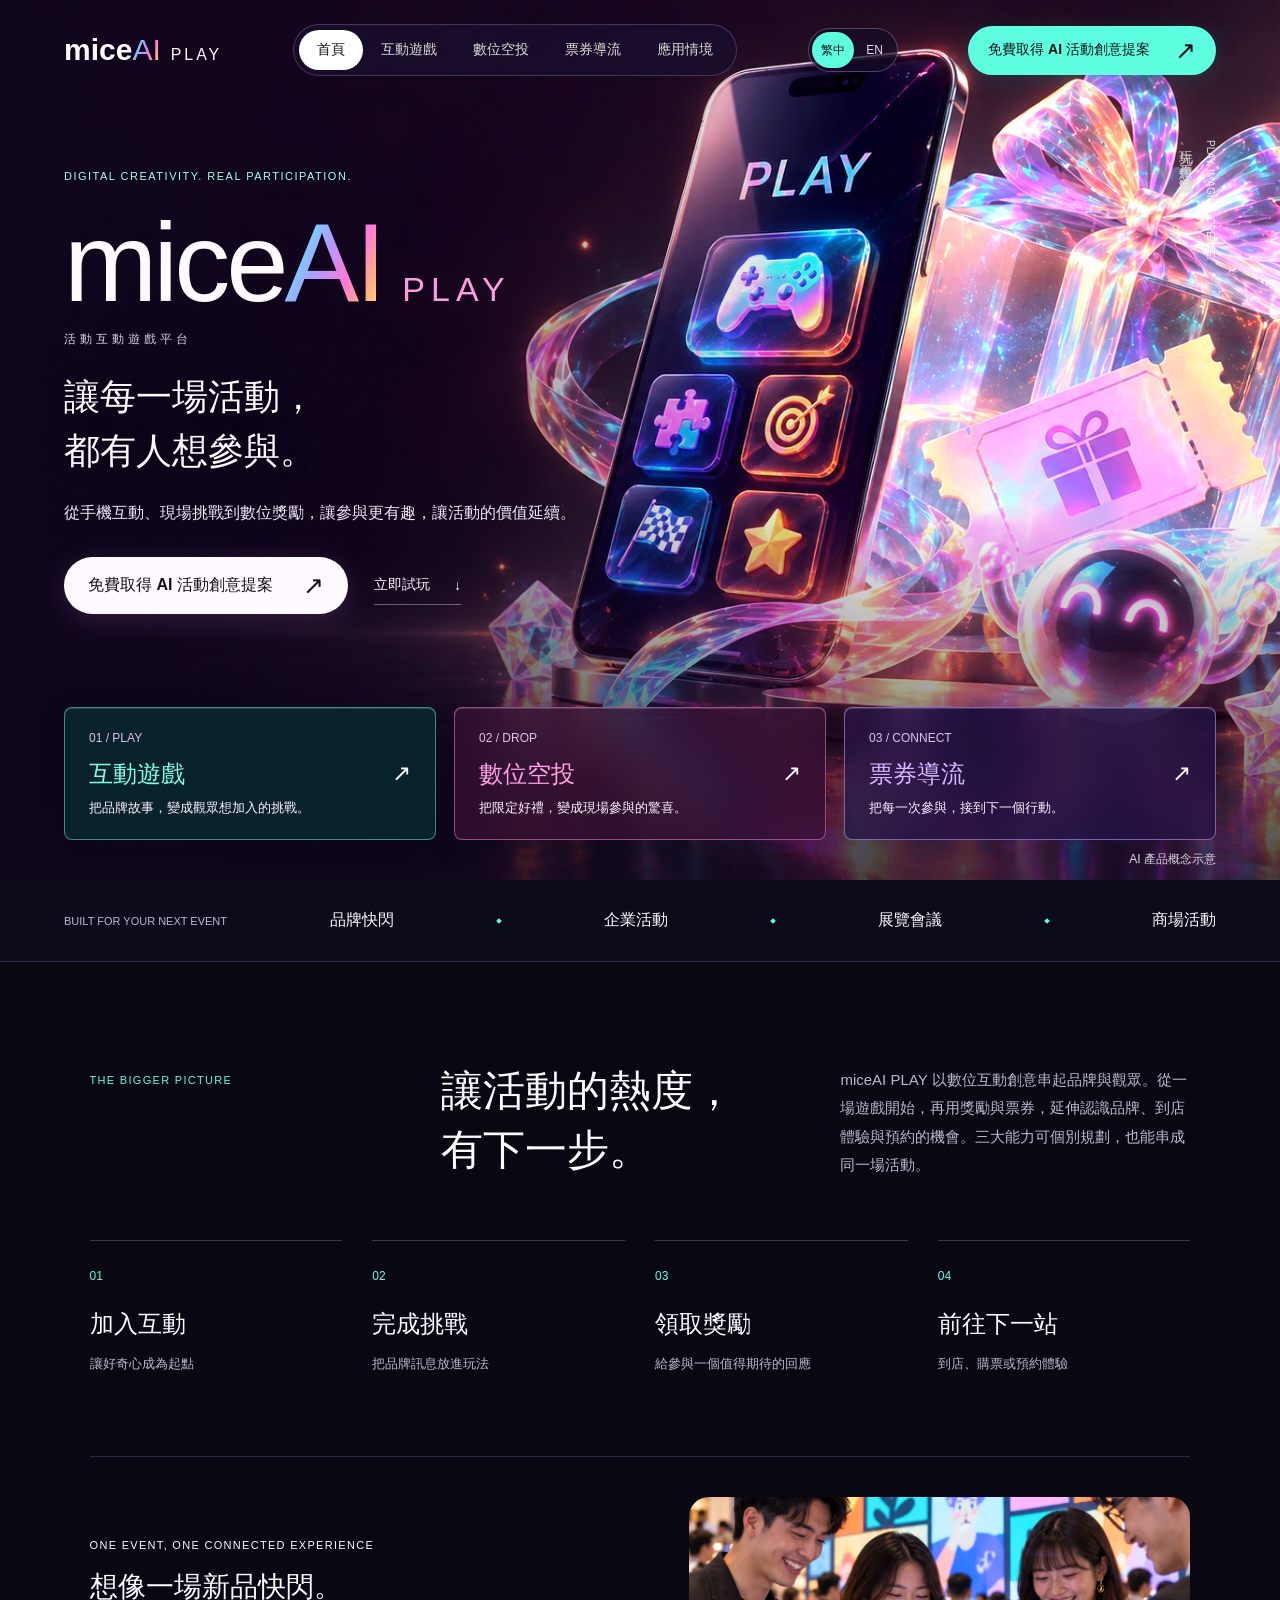
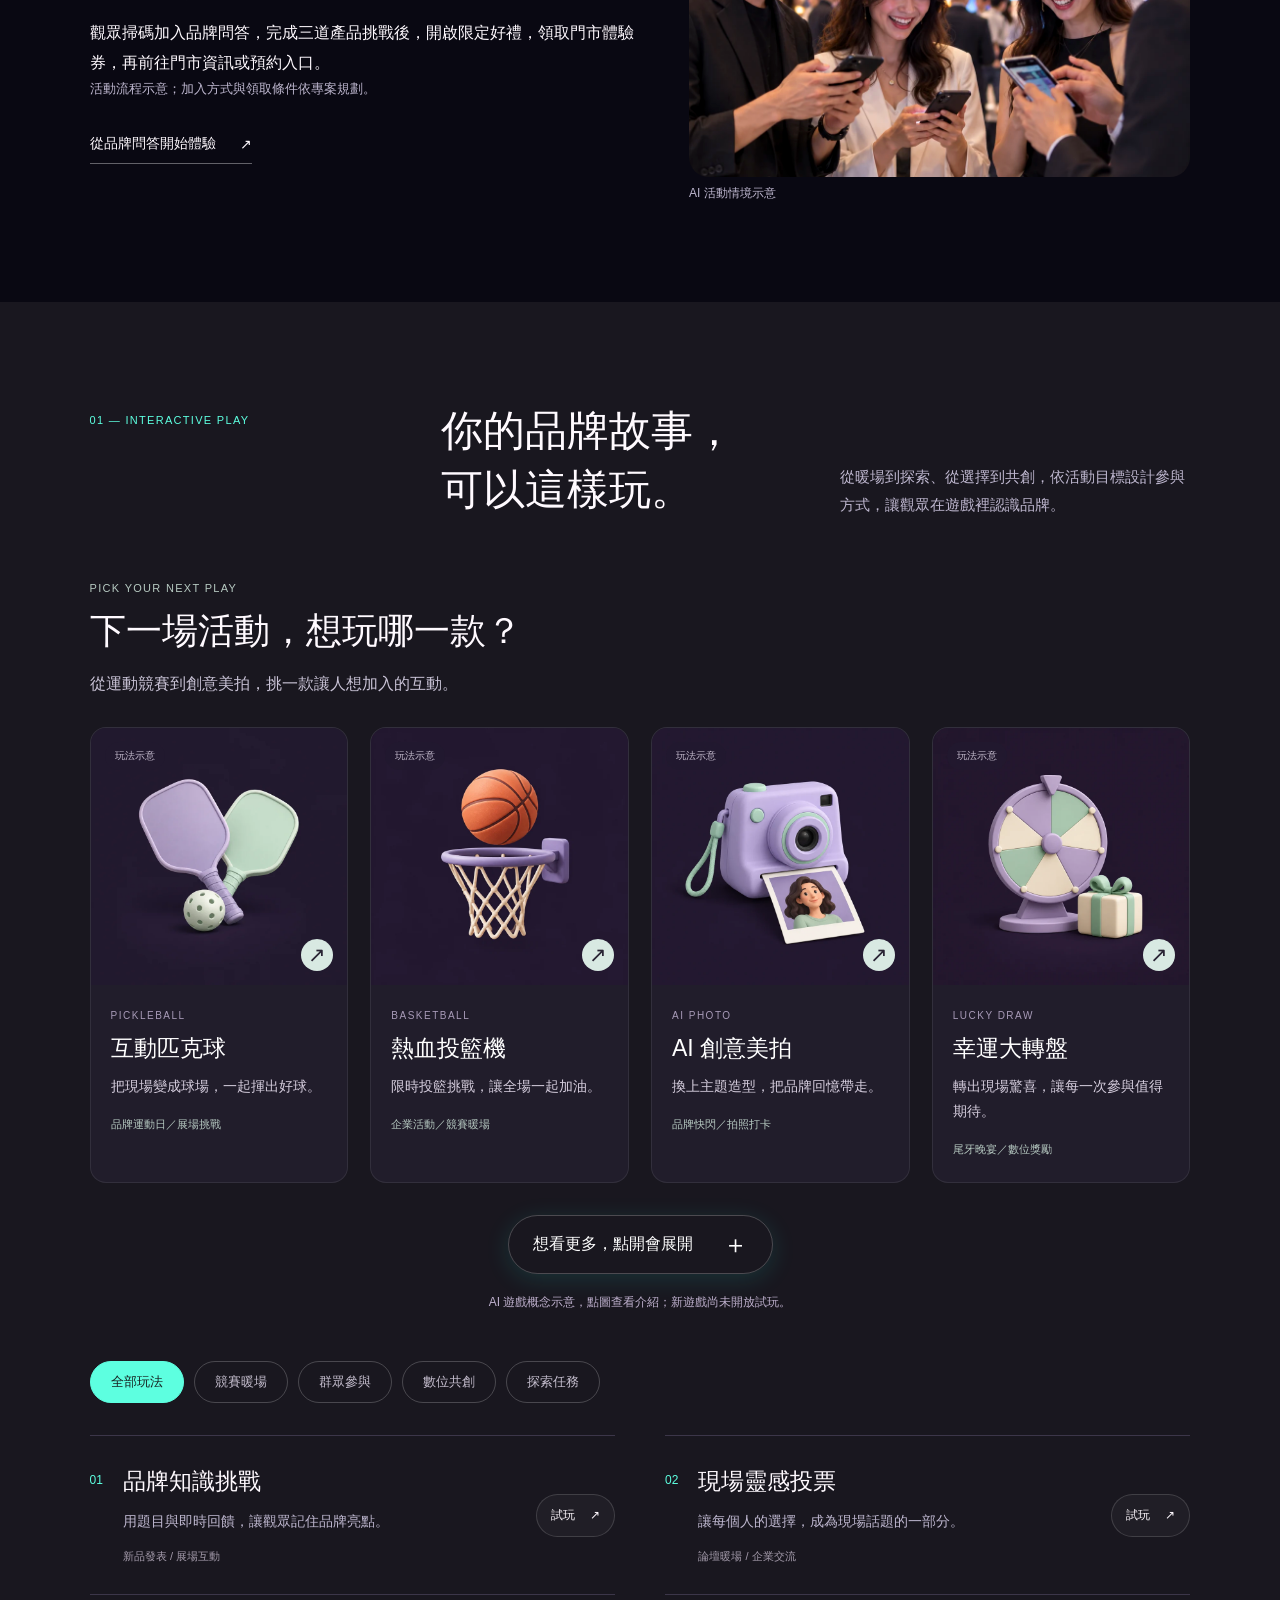
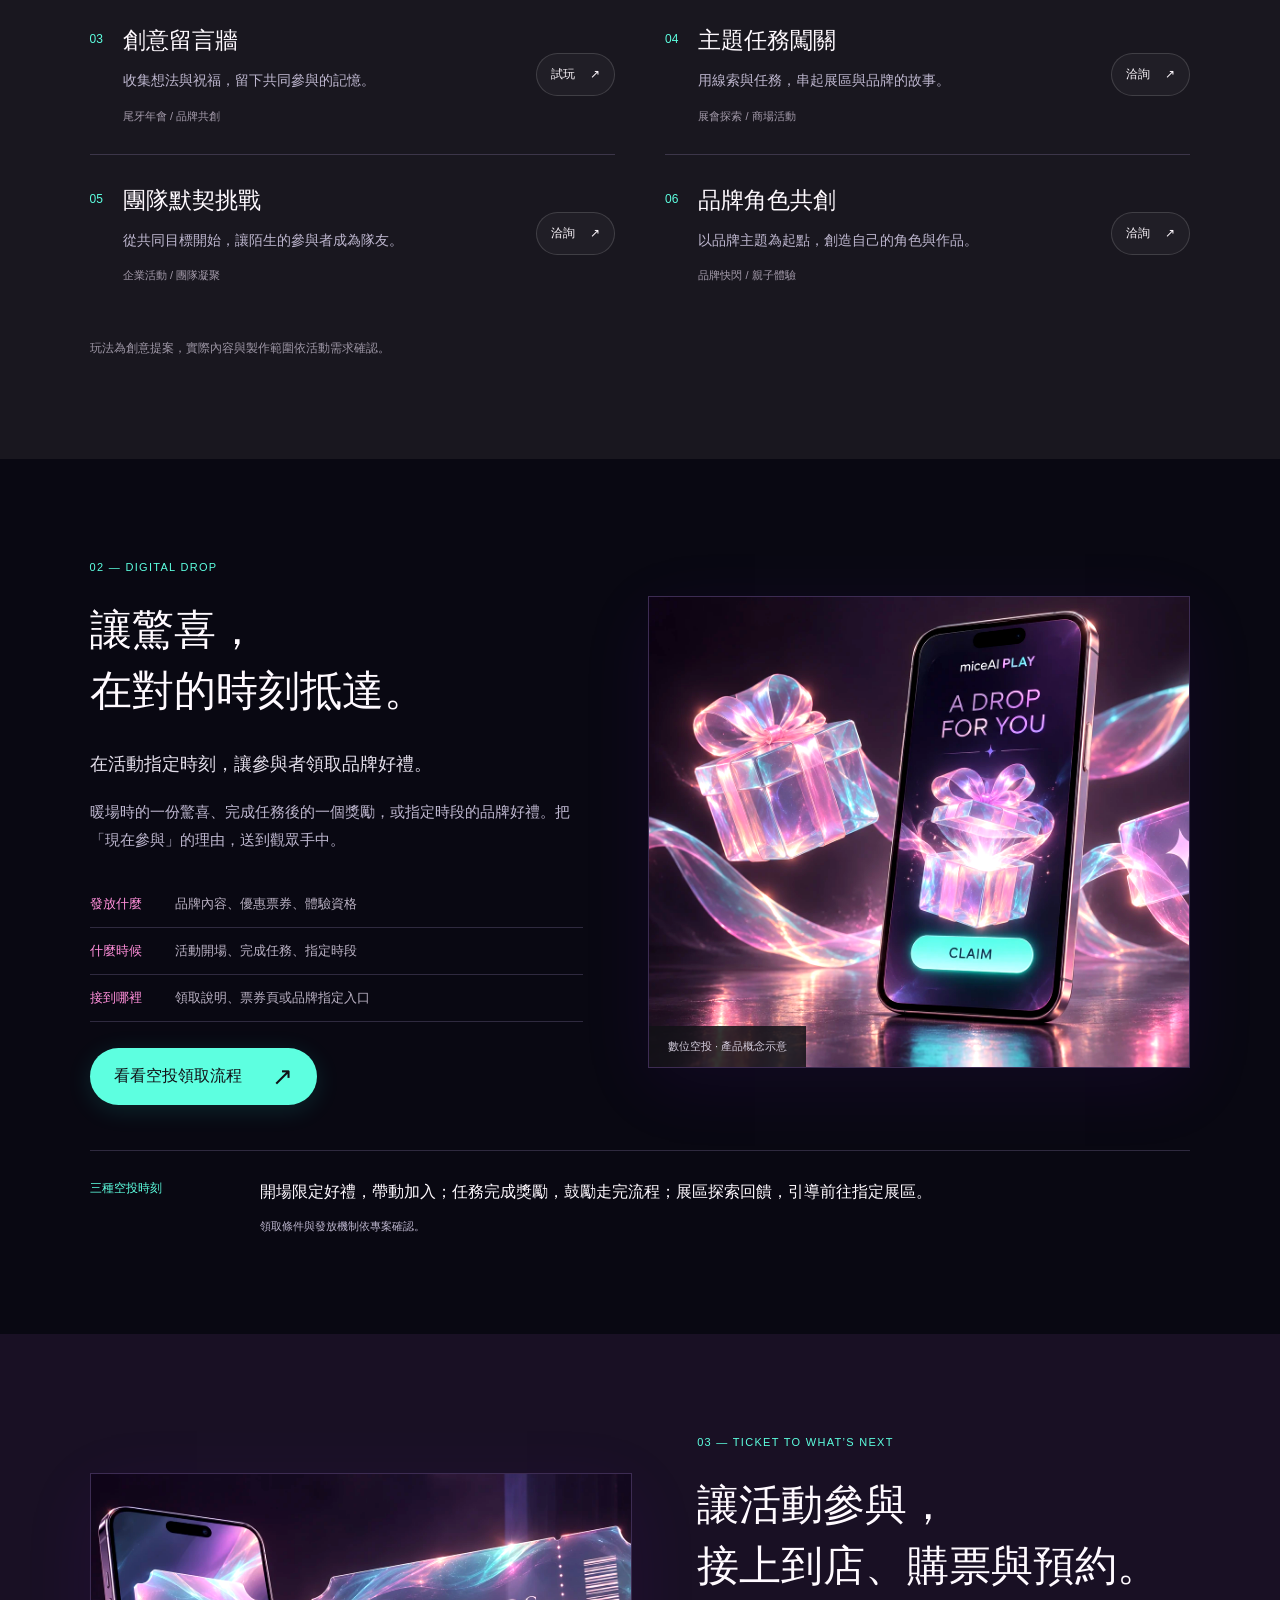
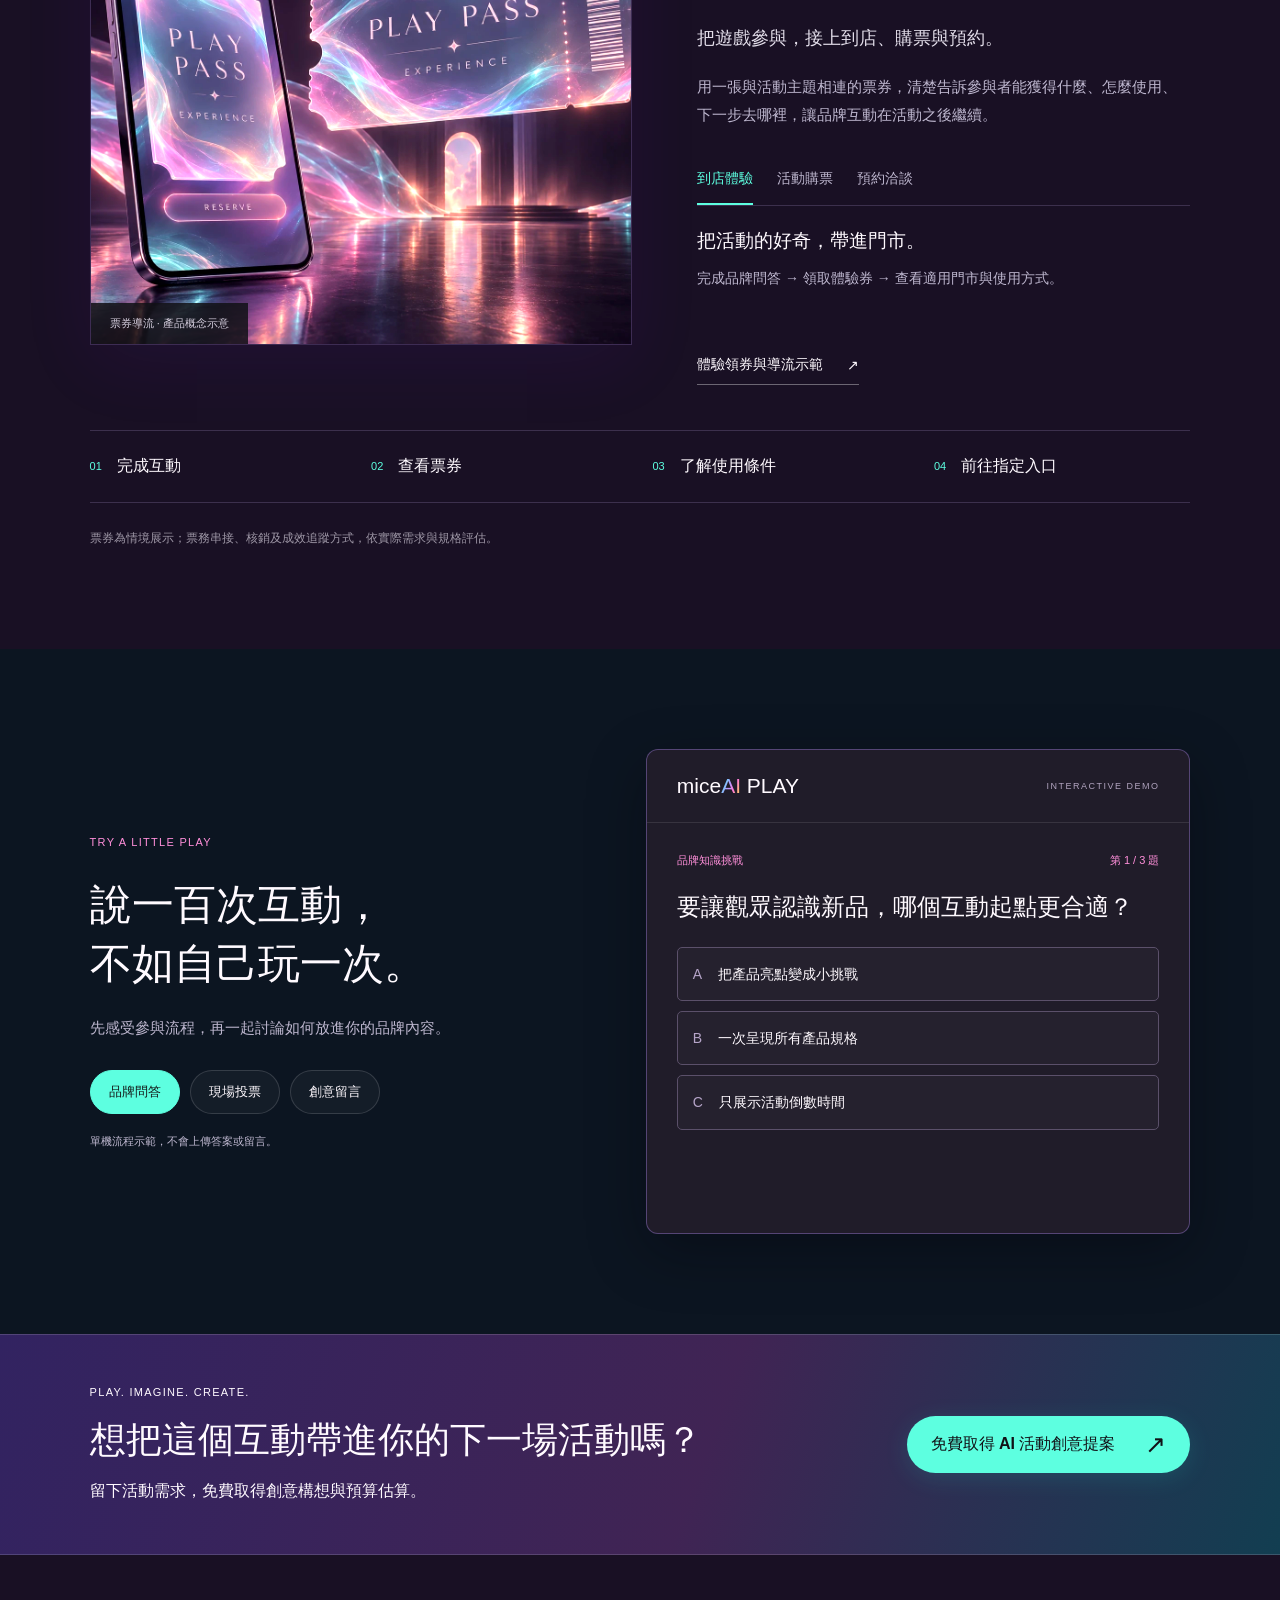
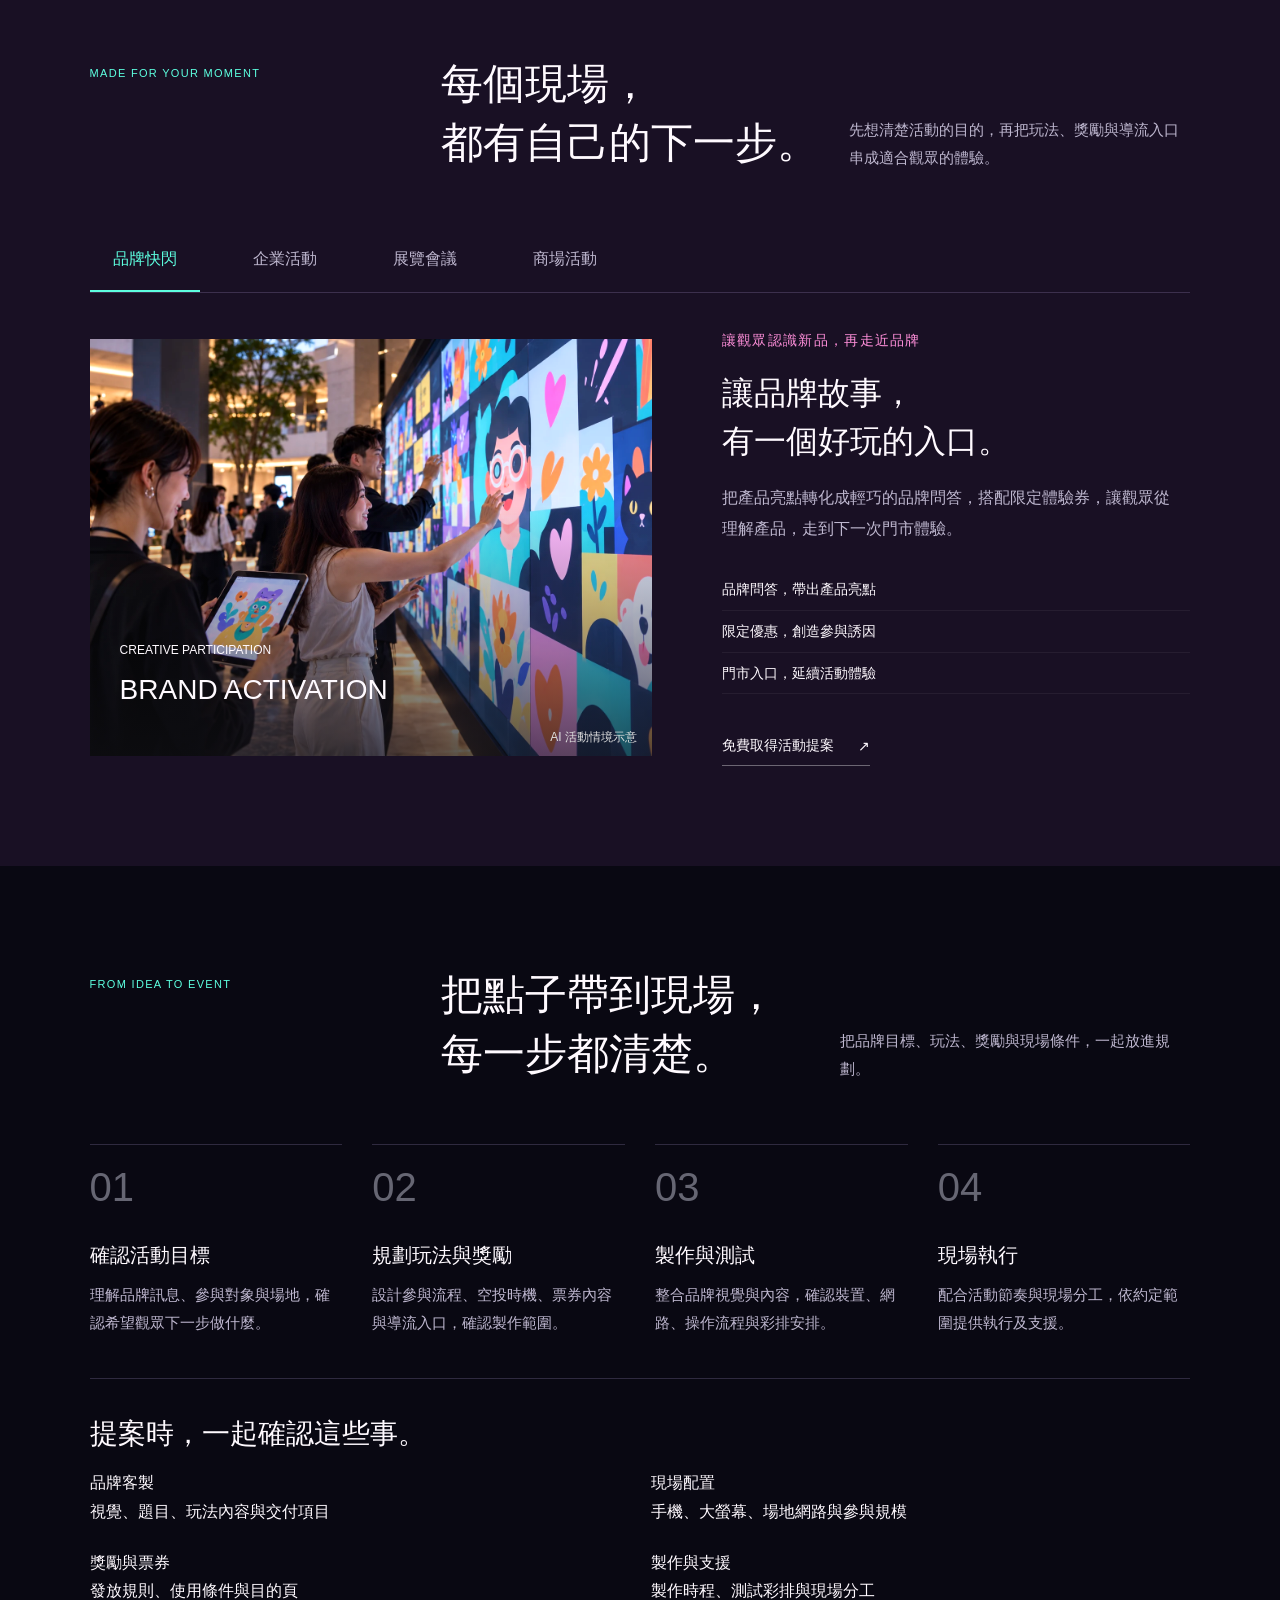
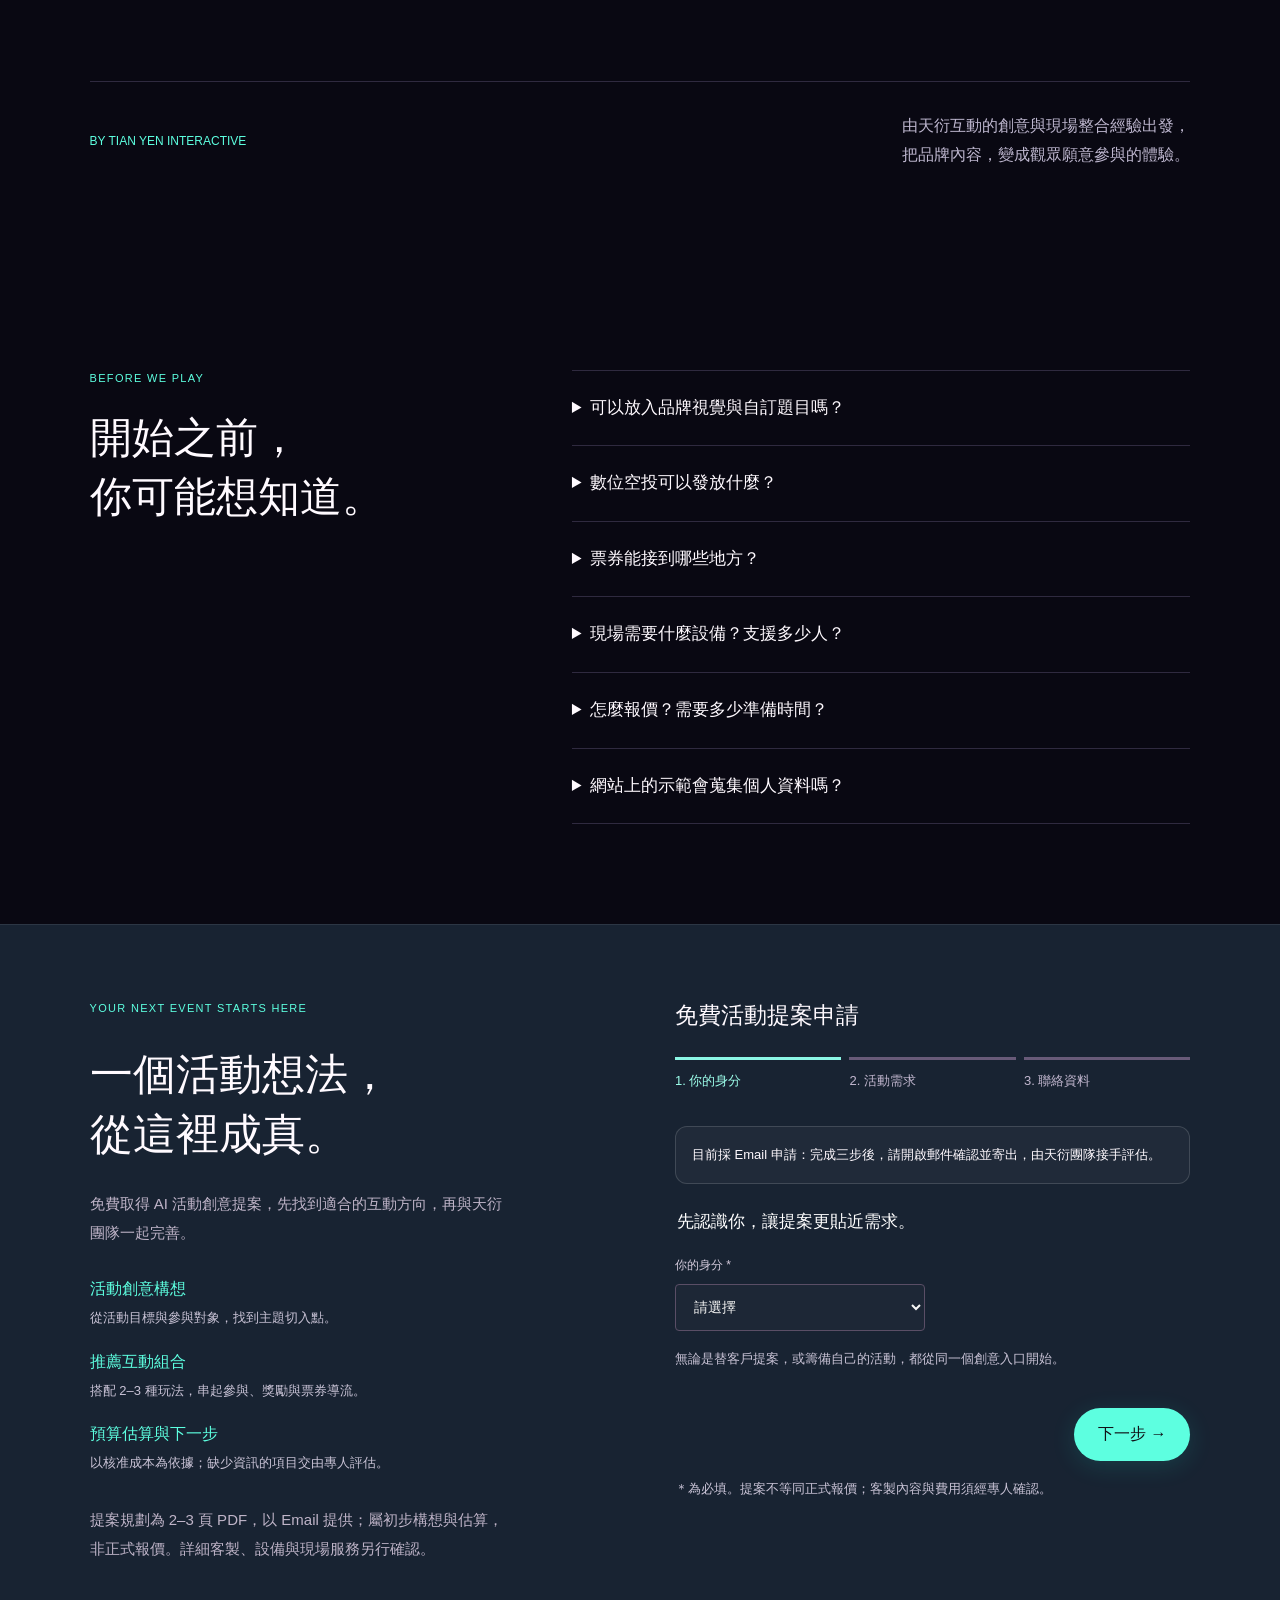
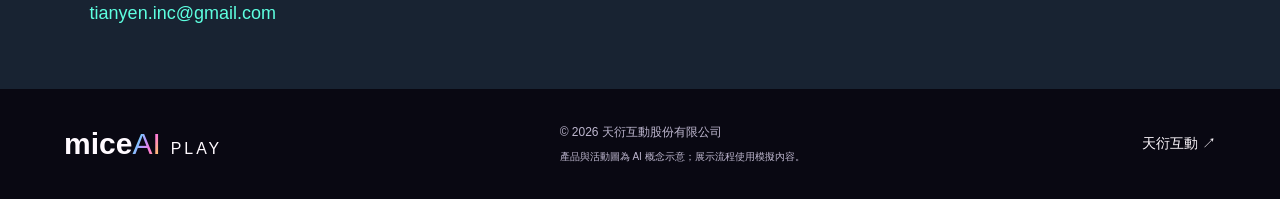
==== commit 0f79383c: "Restore previous dark website and matte gallery" ====
--- a/index.html
+++ b/index.html
@@ -1,12 +1,12 @@
 <!doctype html>
 <html lang="zh-Hant">
 <head>
-<meta charset="utf-8"><meta name="viewport" content="width=device-width, initial-scale=1"><meta name="theme-color" content="#fff9ed">
+<meta charset="utf-8"><meta name="viewport" content="width=device-width, initial-scale=1"><meta name="theme-color" content="#111116">
 <meta name="description" content="miceAI PLAY 活動互動遊戲平台，結合數位互動創意、數位空投與票券導流，為品牌活動規劃從參與、領取獎勵到到店、購票與預約的完整體驗。">
 <meta property="og:title" content="miceAI PLAY｜互動遊戲・數位空投・票券導流"><meta property="og:description" content="讓品牌創意，成為人人能參與的體驗。"><meta property="og:type" content="website">
 <link rel="alternate" hreflang="zh-Hant" href="index.html"><link rel="alternate" hreflang="en" href="en.html">
 <title>miceAI PLAY｜活動互動遊戲平台</title>
-<link rel="stylesheet" href="styles.css?v=gallery-v2"><link rel="stylesheet" href="bright-theme.css?v=bright-v1"><script src="app.js?v=proposal-v1" defer></script>
+<link rel="stylesheet" href="styles.css?v=gallery-v2"><script src="app.js?v=proposal-v1" defer></script>
 <script src="proposal-config.js?v=proposal-v1" defer></script><script src="proposal.js?v=proposal-v1" defer></script>
 </head>
 <body>
@@ -20,7 +20,7 @@
 </header>
 <main id="main">
 <section class="hero" id="home" aria-labelledby="hero-title">
-<img class="hero-art" src="assets/play-hero-bright.webp" alt="明亮多彩的手機互動、遊戲與數位票券產品概念視覺" width="1254" height="1254" fetchpriority="high">
+<img class="hero-art" src="assets/play-hero.webp" alt="虹彩手機、互動遊戲與數位票券的 miceAI PLAY 產品概念視覺" width="1672" height="941" fetchpriority="high">
 <div class="hero-shade"></div>
 <div class="hero-content"><p class="eyebrow">DIGITAL CREATIVITY. REAL PARTICIPATION.</p><p class="hero-brand">mice<span>AI</span><small>PLAY</small></p><p class="product-category">活動互動遊戲平台</p><h1 class="hero-heading" id="hero-title">讓每一場活動，<br>都有人想參與。</h1><p class="hero-description">從手機互動、現場挑戰到數位獎勵，讓參與更有趣，讓活動的價值延續。</p><div class="hero-actions"><a class="button white" href="#contact">免費取得 AI 活動創意提案 <span aria-hidden="true">↗</span></a><a class="text-link" href="#playground">立即試玩 <span aria-hidden="true">↓</span></a></div></div>
 <div class="hero-aside"><span>PLAY. IMAGINE. CREATE.</span><span>先玩、再想像、讓活動成真。</span></div>
@@ -38,7 +38,7 @@
 </section>
 <section class="section games" id="games" aria-labelledby="games-title">
 <div class="section-heading"><p class="eyebrow">01 — INTERACTIVE PLAY</p><div><h2 id="games-title">你的品牌故事，<br>可以這樣玩。</h2><p>從暖場到探索、從選擇到共創，依活動目標設計參與方式，讓觀眾在遊戲裡認識品牌。</p></div></div>
-<div class="game-gallery-intro"><p class="eyebrow">PICK YOUR NEXT PLAY</p><h3>下一場活動，想玩哪一款？</h3><p>從運動競賽到創意美拍，挑一款讓人想加入的互動。</p></div><div class="game-gallery"><button class="game-tile" type="button" data-game-preview="pickleball" data-title="互動匹克球" data-description="把現場變成球場，一起揮出好球。" data-use="品牌運動日／展場挑戰" aria-haspopup="dialog"><span class="game-tile-art"><img src="assets/game-pickleball-bright.webp" width="1024" height="1024" loading="lazy" alt="互動匹克球"><span class="game-tile-badge">玩法示意</span><span class="game-tile-open" aria-hidden="true">↗</span></span><span class="game-tile-copy"><span class="eyebrow">PICKLEBALL</span><strong>互動匹克球</strong><span>把現場變成球場，一起揮出好球。</span><small>品牌運動日／展場挑戰</small></span></button><button class="game-tile" type="button" data-game-preview="basketball" data-title="熱血投籃機" data-description="限時投籃挑戰，讓全場一起加油。" data-use="企業活動／競賽暖場" aria-haspopup="dialog"><span class="game-tile-art"><img src="assets/game-basketball-bright.webp" width="1024" height="1024" loading="lazy" alt="熱血投籃機"><span class="game-tile-badge">玩法示意</span><span class="game-tile-open" aria-hidden="true">↗</span></span><span class="game-tile-copy"><span class="eyebrow">BASKETBALL</span><strong>熱血投籃機</strong><span>限時投籃挑戰，讓全場一起加油。</span><small>企業活動／競賽暖場</small></span></button><button class="game-tile" type="button" data-game-preview="photo" data-title="AI 創意美拍" data-description="換上主題造型，把品牌回憶帶走。" data-use="品牌快閃／拍照打卡" aria-haspopup="dialog"><span class="game-tile-art"><img src="assets/game-photo-bright.webp" width="1024" height="1024" loading="lazy" alt="AI 創意美拍"><span class="game-tile-badge">玩法示意</span><span class="game-tile-open" aria-hidden="true">↗</span></span><span class="game-tile-copy"><span class="eyebrow">AI PHOTO</span><strong>AI 創意美拍</strong><span>換上主題造型，把品牌回憶帶走。</span><small>品牌快閃／拍照打卡</small></span></button><button class="game-tile" type="button" data-game-preview="lucky" data-title="幸運大轉盤" data-description="轉出現場驚喜，讓每一次參與值得期待。" data-use="尾牙晚宴／數位獎勵" aria-haspopup="dialog"><span class="game-tile-art"><img src="assets/game-lucky-bright.webp" width="1024" height="1024" loading="lazy" alt="幸運大轉盤"><span class="game-tile-badge">玩法示意</span><span class="game-tile-open" aria-hidden="true">↗</span></span><span class="game-tile-copy"><span class="eyebrow">LUCKY DRAW</span><strong>幸運大轉盤</strong><span>轉出現場驚喜，讓每一次參與值得期待。</span><small>尾牙晚宴／數位獎勵</small></span></button></div><div id="more-games" class="game-gallery game-gallery-more" hidden><button class="game-tile" type="button" data-game-preview="darts" data-title="互動飛鏢挑戰" data-description="手機瞄準、現場大屏，挑戰你的準度。" data-use="展位引流／個人挑戰" aria-haspopup="dialog"><span class="game-tile-art"><img src="assets/game-darts-bright.webp" width="1024" height="1024" loading="lazy" alt="互動飛鏢挑戰"><span class="game-tile-badge">玩法示意</span><span class="game-tile-open" aria-hidden="true">↗</span></span><span class="game-tile-copy"><span class="eyebrow">DART CHALLENGE</span><strong>互動飛鏢挑戰</strong><span>手機瞄準、現場大屏，挑戰你的準度。</span><small>展位引流／個人挑戰</small></span></button><button class="game-tile" type="button" data-game-preview="race" data-title="團隊極速競賽" data-description="組隊衝刺，把現場氣氛推向終點。" data-use="團隊凝聚／企業年會" aria-haspopup="dialog"><span class="game-tile-art"><img src="assets/game-race-bright.webp" width="1024" height="1024" loading="lazy" alt="團隊極速競賽"><span class="game-tile-badge">玩法示意</span><span class="game-tile-open" aria-hidden="true">↗</span></span><span class="game-tile-copy"><span class="eyebrow">TEAM RACE</span><strong>團隊極速競賽</strong><span>組隊衝刺，把現場氣氛推向終點。</span><small>團隊凝聚／企業年會</small></span></button></div><div class="game-gallery-bottom"><button class="button game-more" type="button" id="game-more" aria-expanded="false" aria-controls="more-games">想看更多，點開會展開 <span aria-hidden="true">＋</span></button><p>AI 遊戲概念示意，點圖查看介紹；新遊戲尚未開放試玩。</p></div><div class="game-filter" aria-label="玩法分類"><button aria-pressed="true" data-filter="all">全部玩法</button><button aria-pressed="false" data-filter="warmup">競賽暖場</button><button aria-pressed="false" data-filter="participate">群眾參與</button><button aria-pressed="false" data-filter="create">數位共創</button><button aria-pressed="false" data-filter="explore">探索任務</button></div>
+<div class="game-gallery-intro"><p class="eyebrow">PICK YOUR NEXT PLAY</p><h3>下一場活動，想玩哪一款？</h3><p>從運動競賽到創意美拍，挑一款讓人想加入的互動。</p></div><div class="game-gallery"><button class="game-tile" type="button" data-game-preview="pickleball" data-title="互動匹克球" data-description="把現場變成球場，一起揮出好球。" data-use="品牌運動日／展場挑戰" aria-haspopup="dialog"><span class="game-tile-art"><img src="assets/game-pickleball-v2.webp" width="1024" height="1024" loading="lazy" alt="互動匹克球"><span class="game-tile-badge">玩法示意</span><span class="game-tile-open" aria-hidden="true">↗</span></span><span class="game-tile-copy"><span class="eyebrow">PICKLEBALL</span><strong>互動匹克球</strong><span>把現場變成球場，一起揮出好球。</span><small>品牌運動日／展場挑戰</small></span></button><button class="game-tile" type="button" data-game-preview="basketball" data-title="熱血投籃機" data-description="限時投籃挑戰，讓全場一起加油。" data-use="企業活動／競賽暖場" aria-haspopup="dialog"><span class="game-tile-art"><img src="assets/game-basketball-v2.webp" width="1024" height="1024" loading="lazy" alt="熱血投籃機"><span class="game-tile-badge">玩法示意</span><span class="game-tile-open" aria-hidden="true">↗</span></span><span class="game-tile-copy"><span class="eyebrow">BASKETBALL</span><strong>熱血投籃機</strong><span>限時投籃挑戰，讓全場一起加油。</span><small>企業活動／競賽暖場</small></span></button><button class="game-tile" type="button" data-game-preview="photo" data-title="AI 創意美拍" data-description="換上主題造型，把品牌回憶帶走。" data-use="品牌快閃／拍照打卡" aria-haspopup="dialog"><span class="game-tile-art"><img src="assets/game-photo-v2.webp" width="1024" height="1024" loading="lazy" alt="AI 創意美拍"><span class="game-tile-badge">玩法示意</span><span class="game-tile-open" aria-hidden="true">↗</span></span><span class="game-tile-copy"><span class="eyebrow">AI PHOTO</span><strong>AI 創意美拍</strong><span>換上主題造型，把品牌回憶帶走。</span><small>品牌快閃／拍照打卡</small></span></button><button class="game-tile" type="button" data-game-preview="lucky" data-title="幸運大轉盤" data-description="轉出現場驚喜，讓每一次參與值得期待。" data-use="尾牙晚宴／數位獎勵" aria-haspopup="dialog"><span class="game-tile-art"><img src="assets/game-lucky-v2.webp" width="1024" height="1024" loading="lazy" alt="幸運大轉盤"><span class="game-tile-badge">玩法示意</span><span class="game-tile-open" aria-hidden="true">↗</span></span><span class="game-tile-copy"><span class="eyebrow">LUCKY DRAW</span><strong>幸運大轉盤</strong><span>轉出現場驚喜，讓每一次參與值得期待。</span><small>尾牙晚宴／數位獎勵</small></span></button></div><div id="more-games" class="game-gallery game-gallery-more" hidden><button class="game-tile" type="button" data-game-preview="darts" data-title="互動飛鏢挑戰" data-description="手機瞄準、現場大屏，挑戰你的準度。" data-use="展位引流／個人挑戰" aria-haspopup="dialog"><span class="game-tile-art"><img src="assets/game-darts-v2.webp" width="1024" height="1024" loading="lazy" alt="互動飛鏢挑戰"><span class="game-tile-badge">玩法示意</span><span class="game-tile-open" aria-hidden="true">↗</span></span><span class="game-tile-copy"><span class="eyebrow">DART CHALLENGE</span><strong>互動飛鏢挑戰</strong><span>手機瞄準、現場大屏，挑戰你的準度。</span><small>展位引流／個人挑戰</small></span></button><button class="game-tile" type="button" data-game-preview="race" data-title="團隊極速競賽" data-description="組隊衝刺，把現場氣氛推向終點。" data-use="團隊凝聚／企業年會" aria-haspopup="dialog"><span class="game-tile-art"><img src="assets/game-race-v2.webp" width="1024" height="1024" loading="lazy" alt="團隊極速競賽"><span class="game-tile-badge">玩法示意</span><span class="game-tile-open" aria-hidden="true">↗</span></span><span class="game-tile-copy"><span class="eyebrow">TEAM RACE</span><strong>團隊極速競賽</strong><span>組隊衝刺，把現場氣氛推向終點。</span><small>團隊凝聚／企業年會</small></span></button></div><div class="game-gallery-bottom"><button class="button game-more" type="button" id="game-more" aria-expanded="false" aria-controls="more-games">想看更多，點開會展開 <span aria-hidden="true">＋</span></button><p>AI 遊戲概念示意，點圖查看介紹；新遊戲尚未開放試玩。</p></div><div class="game-filter" aria-label="玩法分類"><button aria-pressed="true" data-filter="all">全部玩法</button><button aria-pressed="false" data-filter="warmup">競賽暖場</button><button aria-pressed="false" data-filter="participate">群眾參與</button><button aria-pressed="false" data-filter="create">數位共創</button><button aria-pressed="false" data-filter="explore">探索任務</button></div>
 <div class="game-list">
 <article data-category="warmup"><span class="game-number">01</span><div><h3>品牌知識挑戰</h3><p>用題目與即時回饋，讓觀眾記住品牌亮點。</p><small>新品發表 / 展場互動</small></div><button class="game-action" data-demo="quiz">試玩 <span aria-hidden="true">↗</span></button></article>
 <article data-category="participate"><span class="game-number">02</span><div><h3>現場靈感投票</h3><p>讓每個人的選擇，成為現場話題的一部分。</p><small>論壇暖場 / 企業交流</small></div><button class="game-action" data-demo="vote">試玩 <span aria-hidden="true">↗</span></button></article>
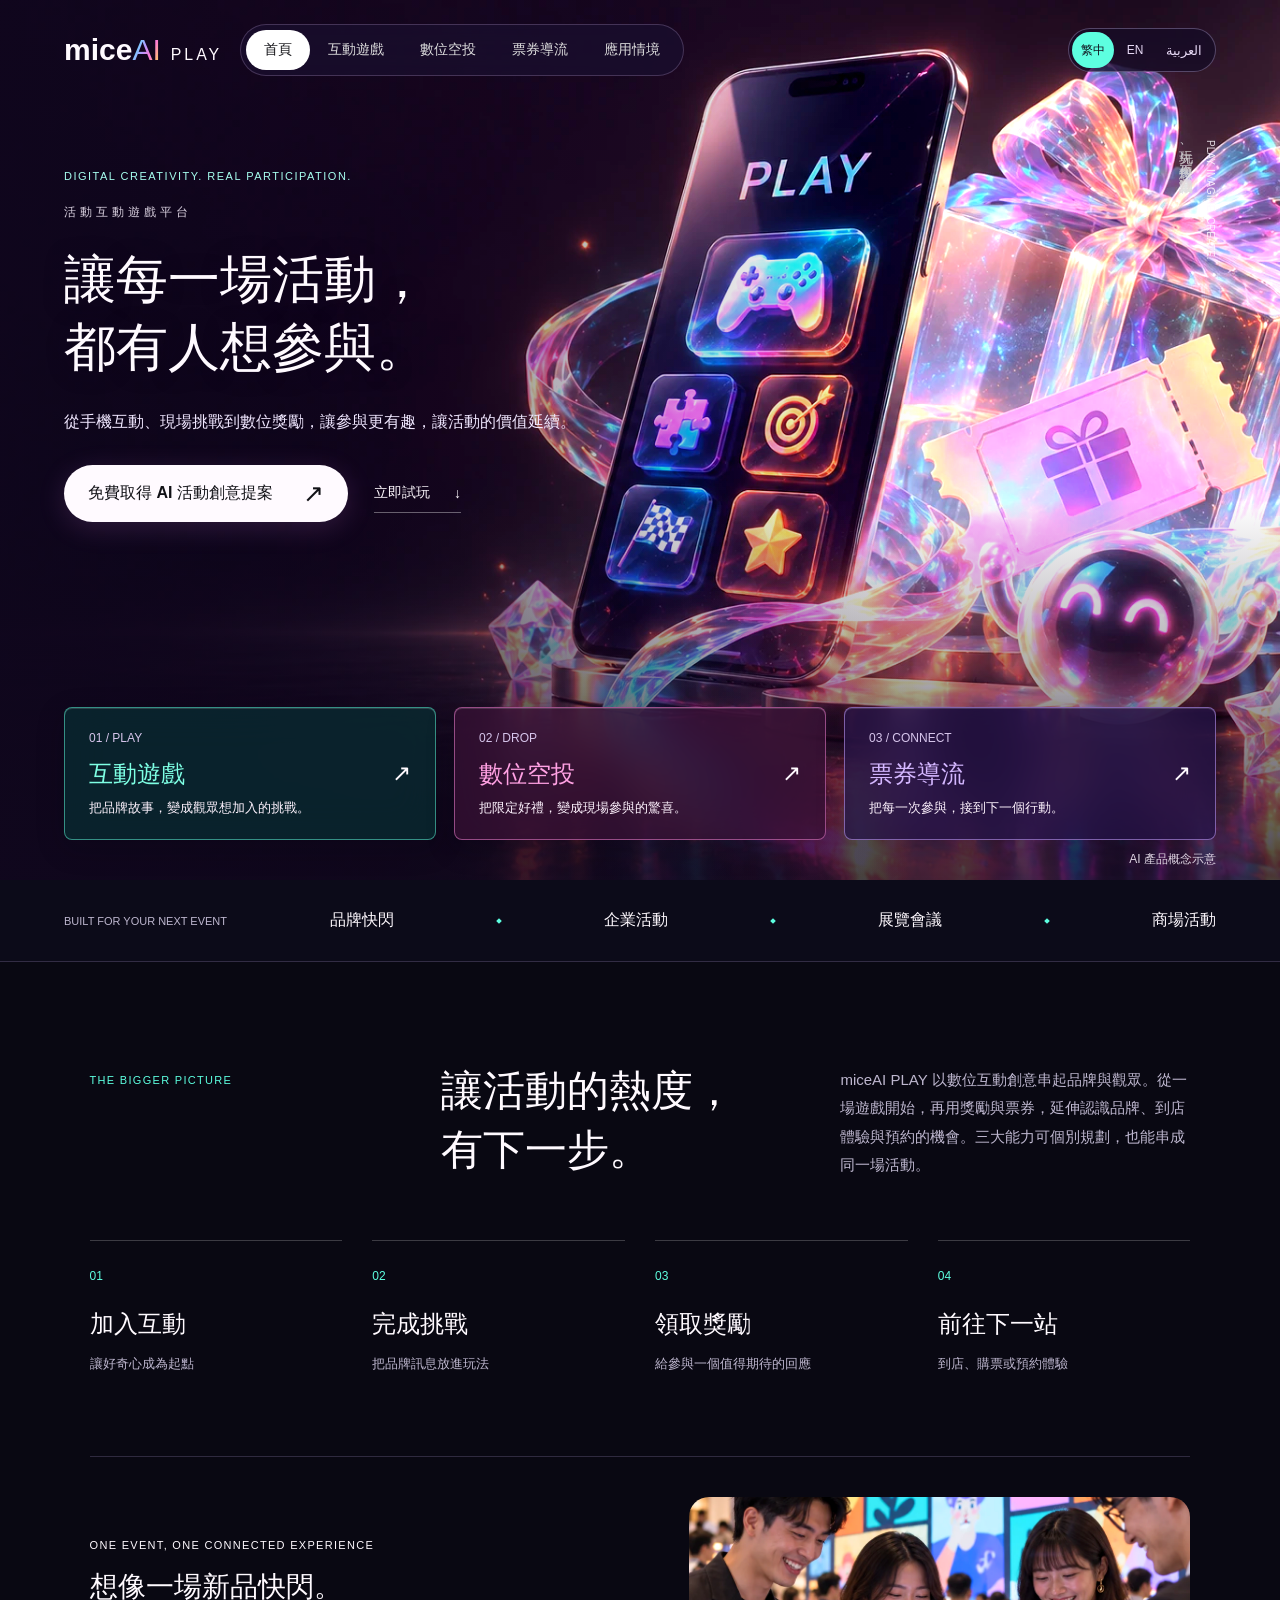
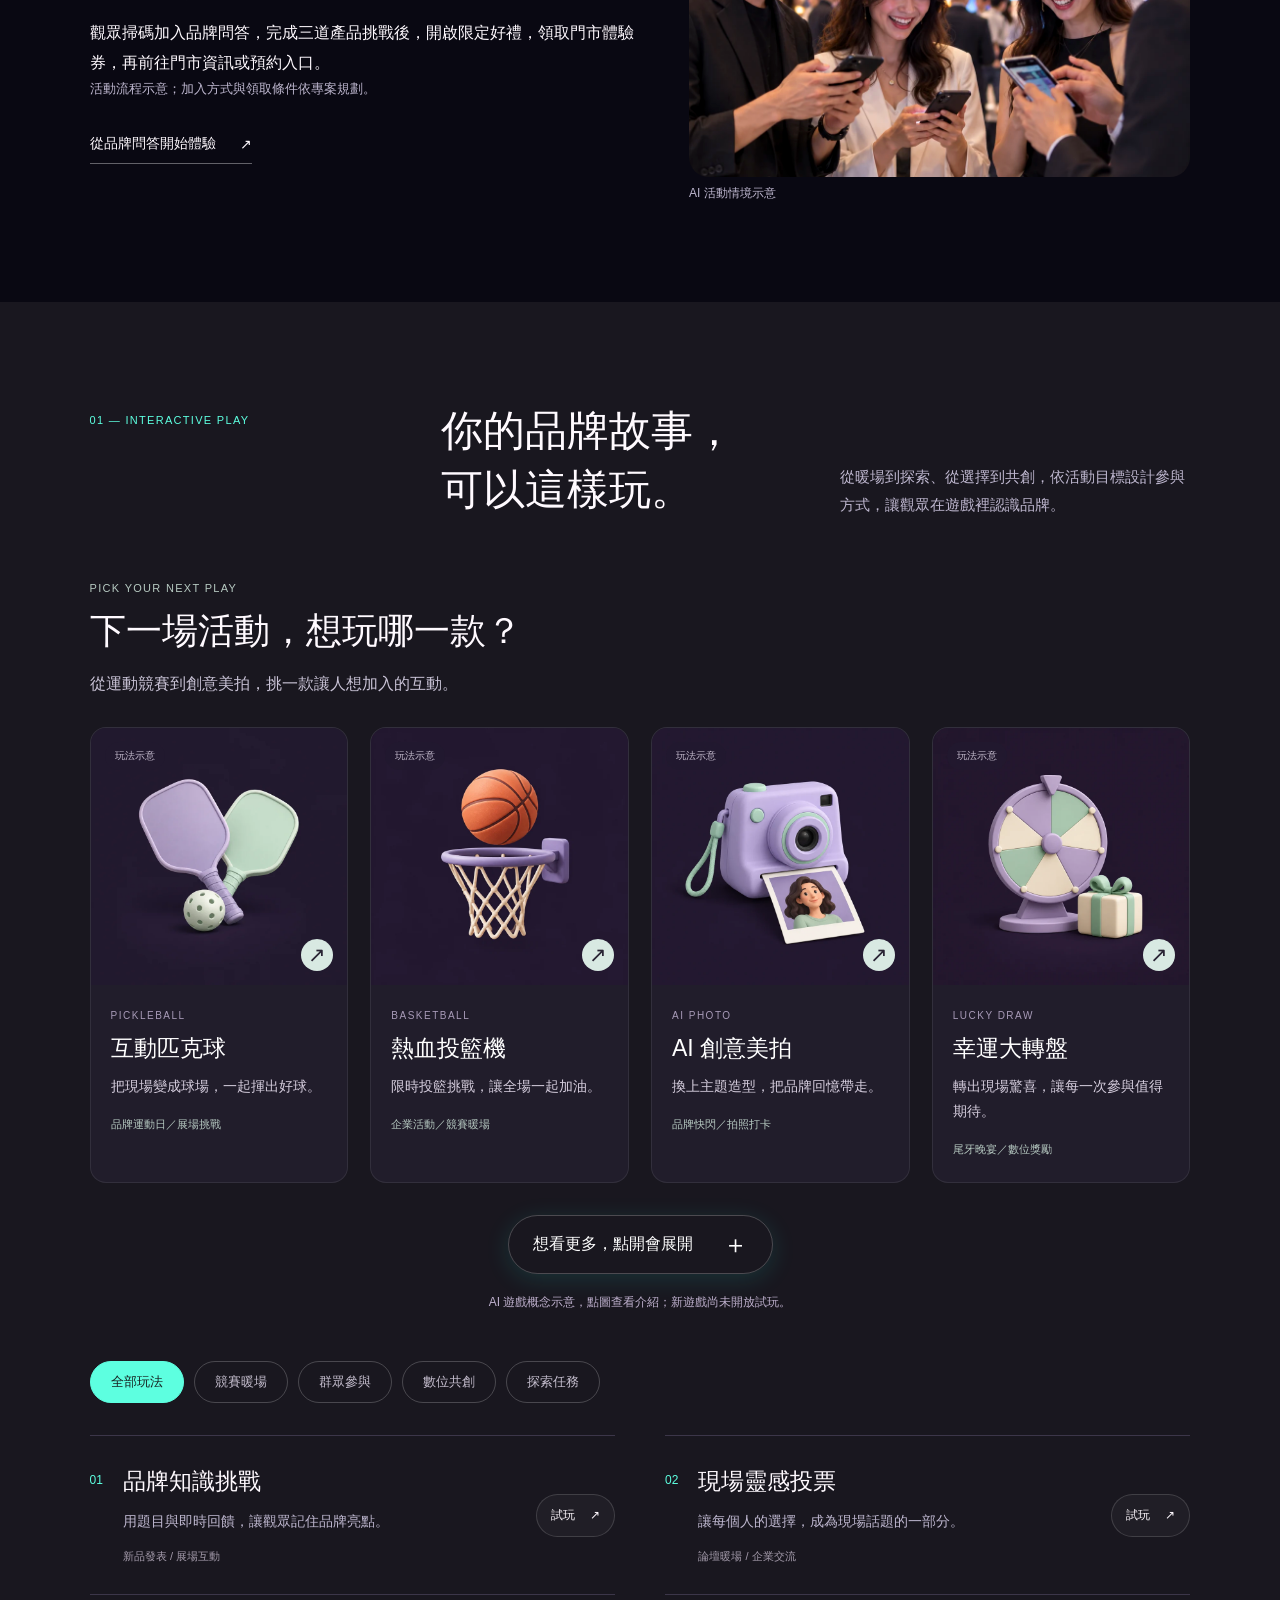
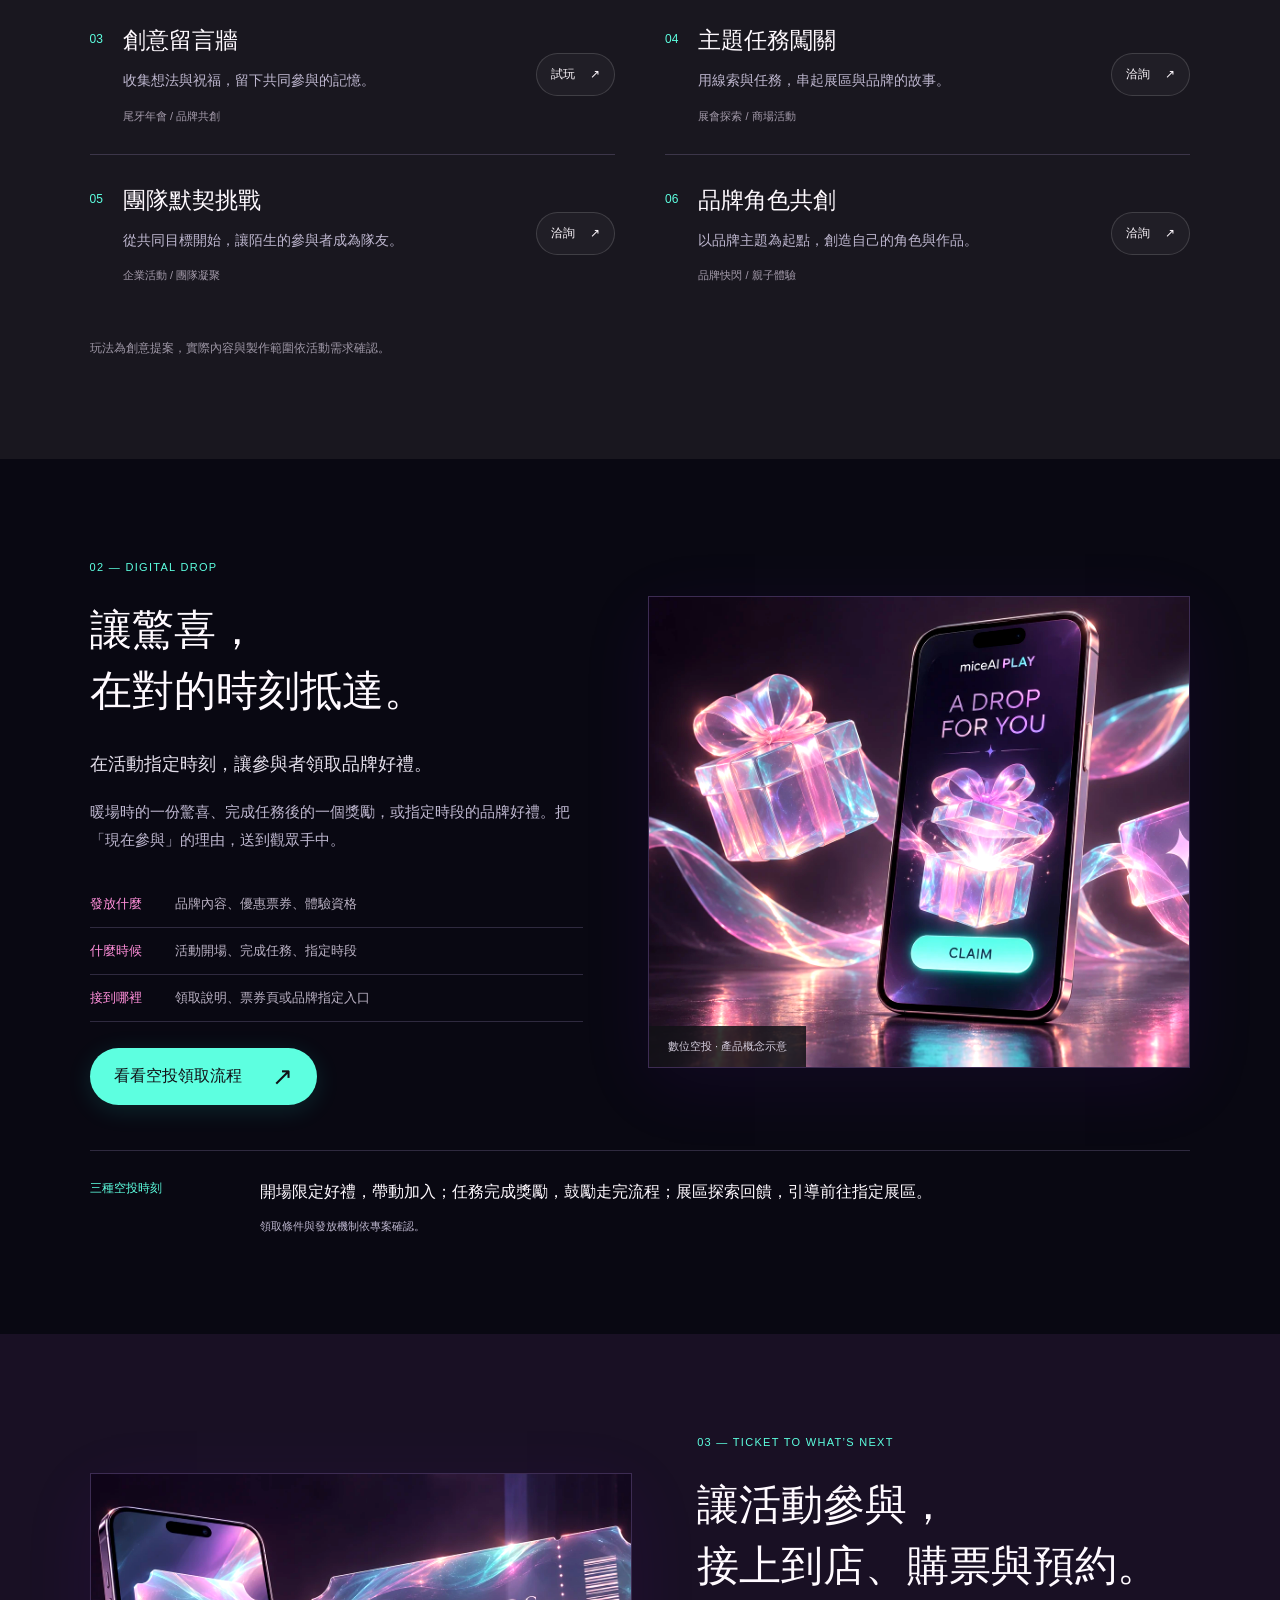
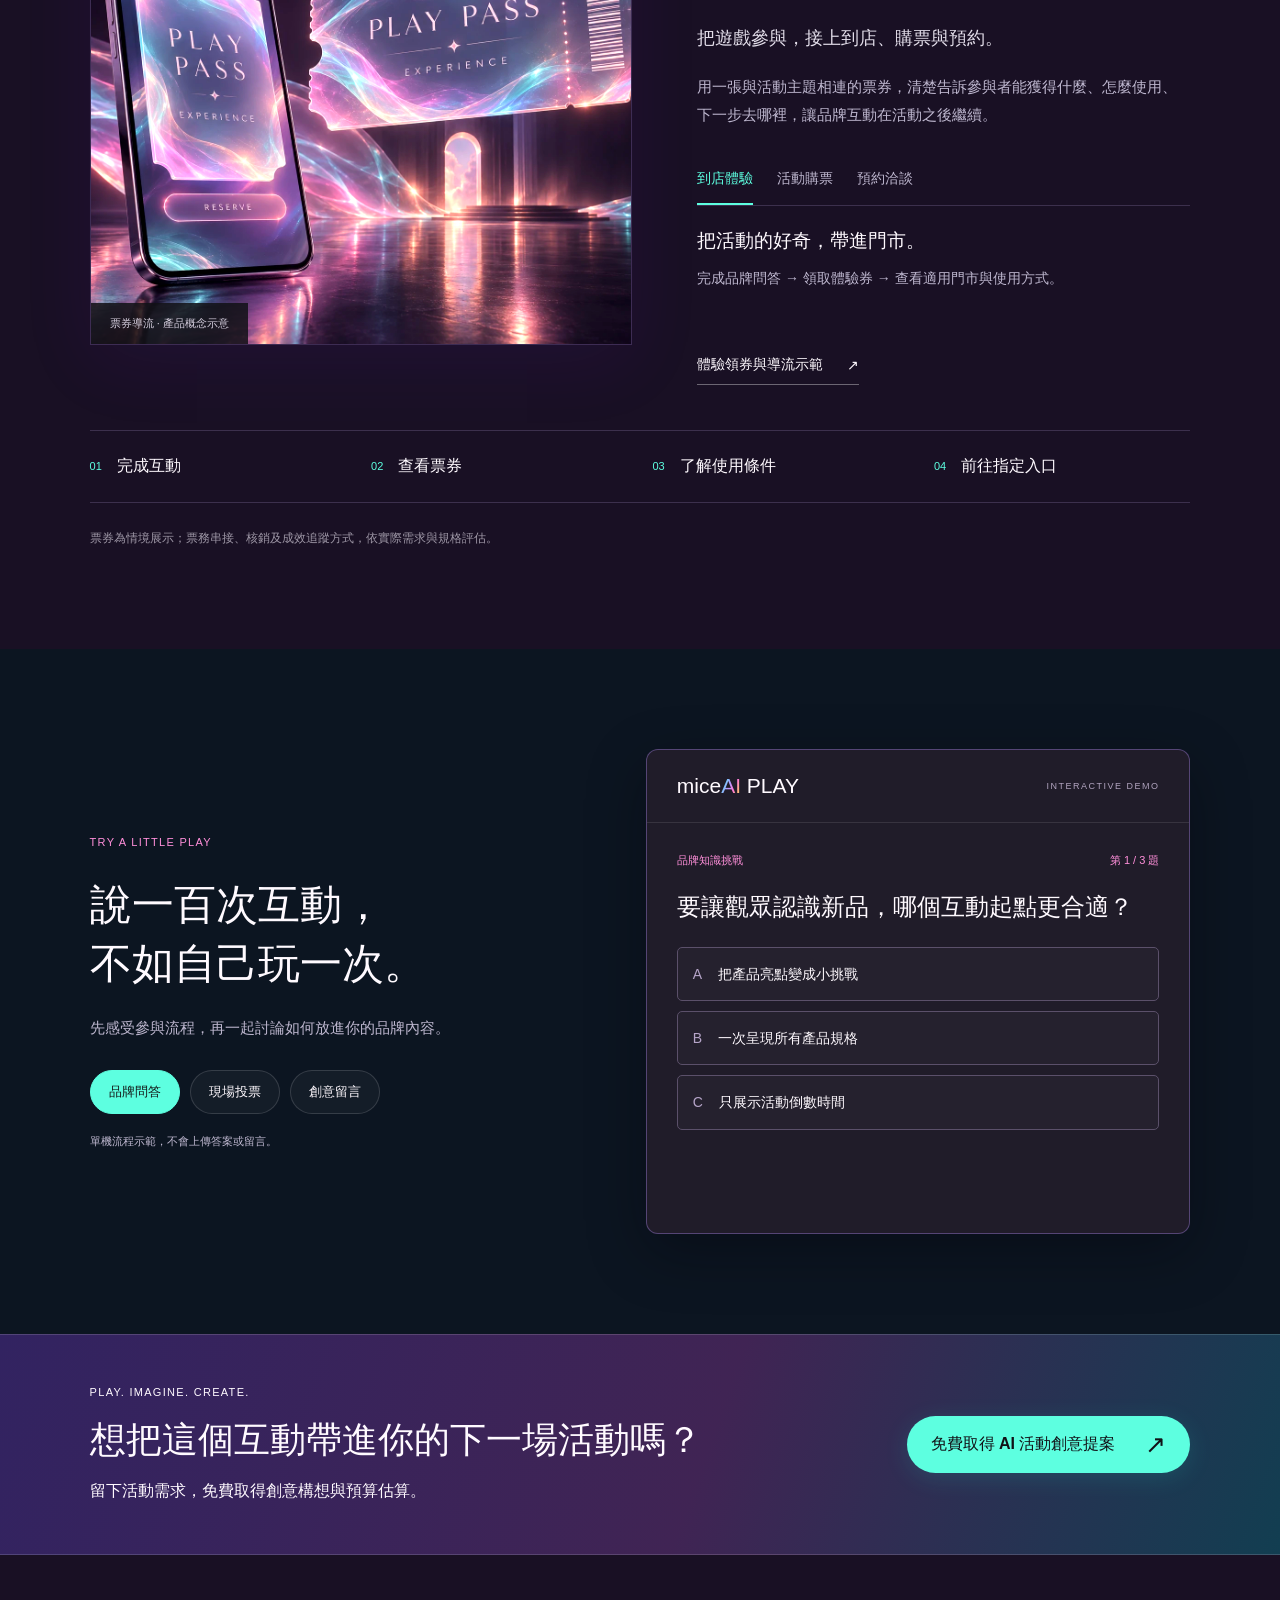
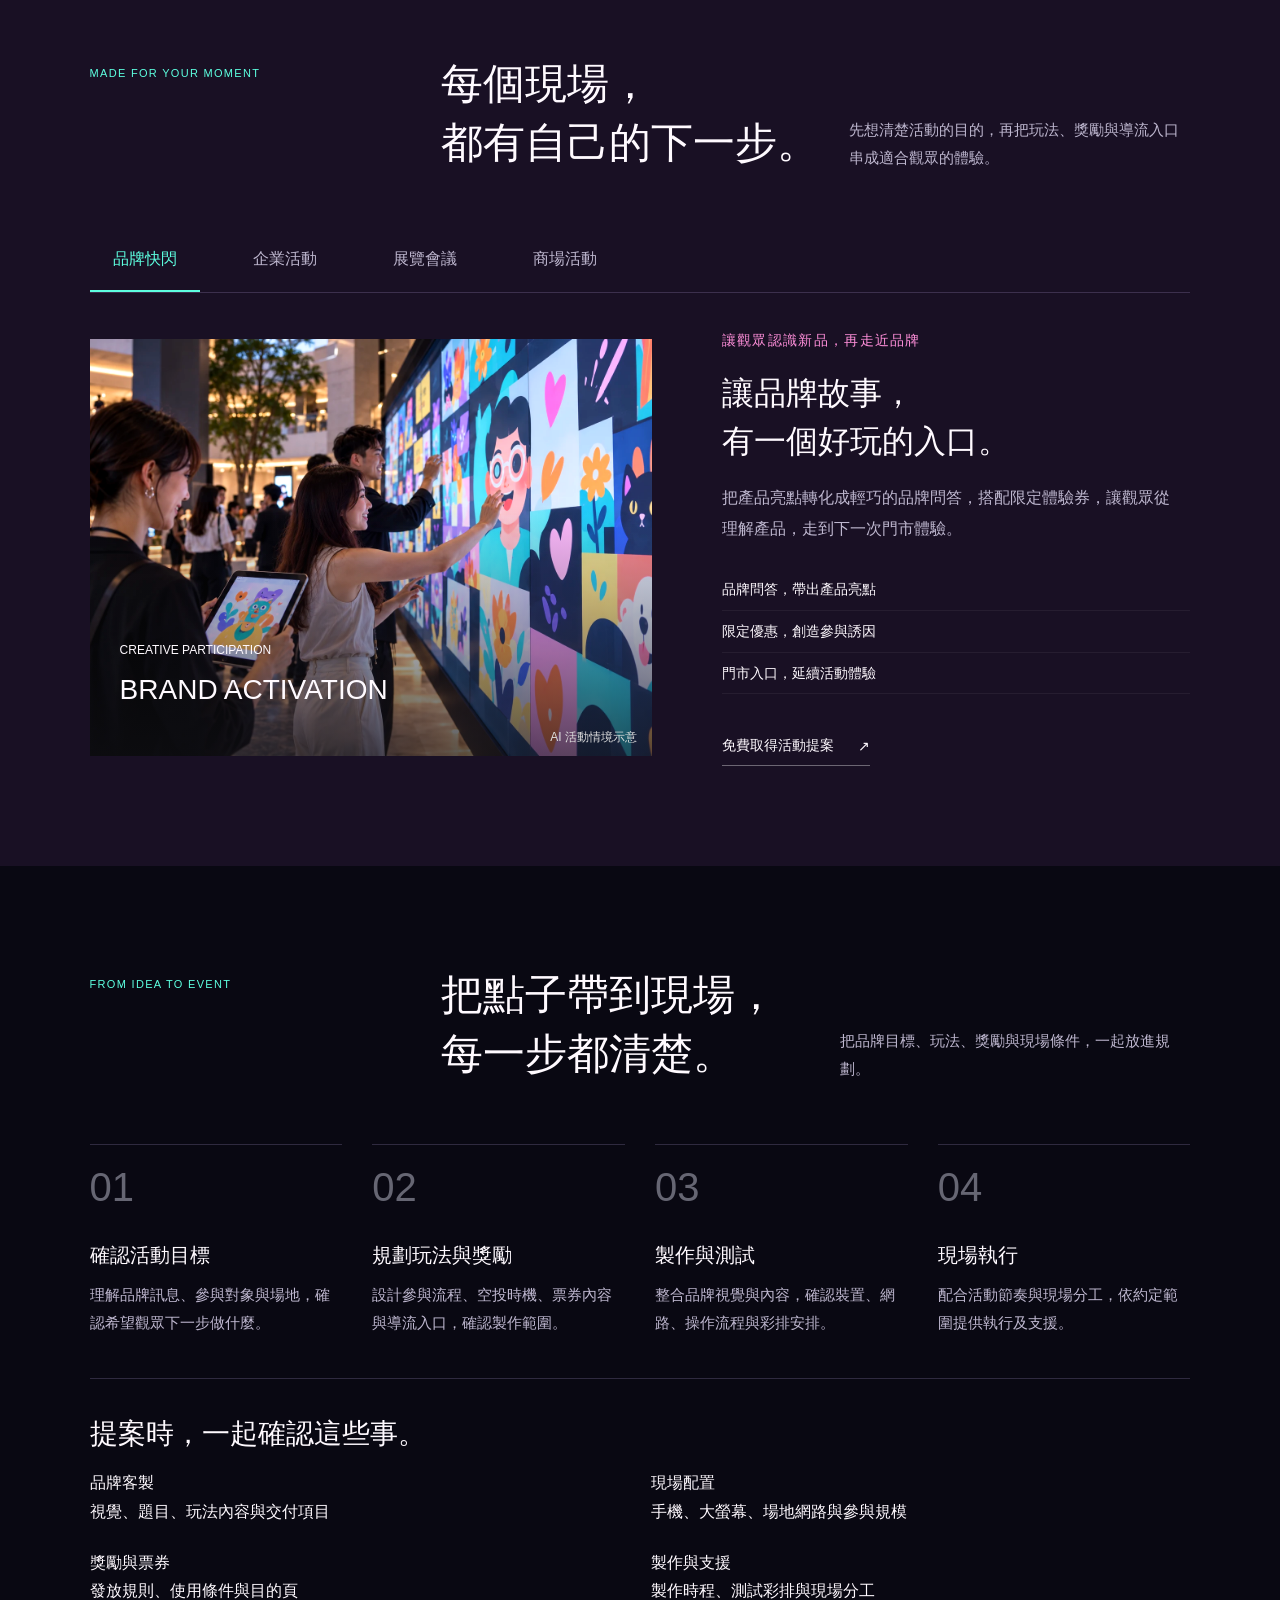
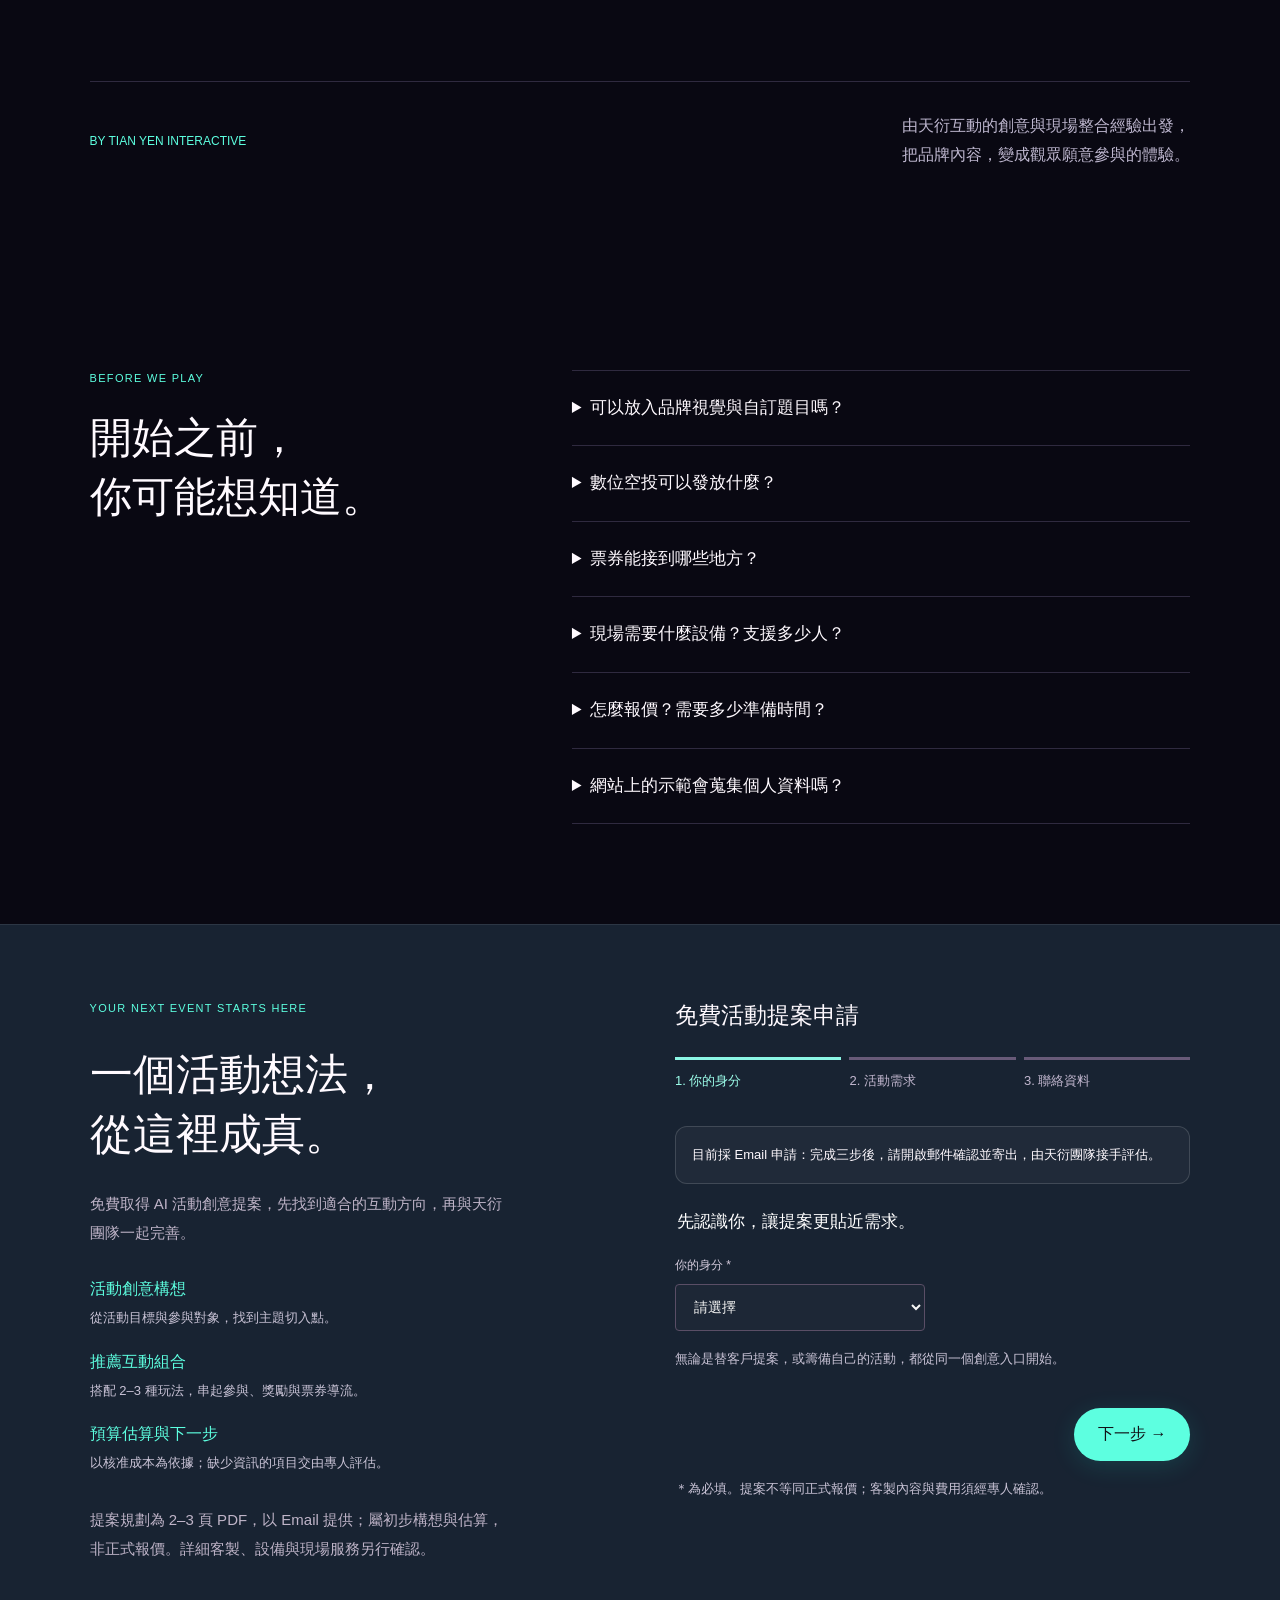
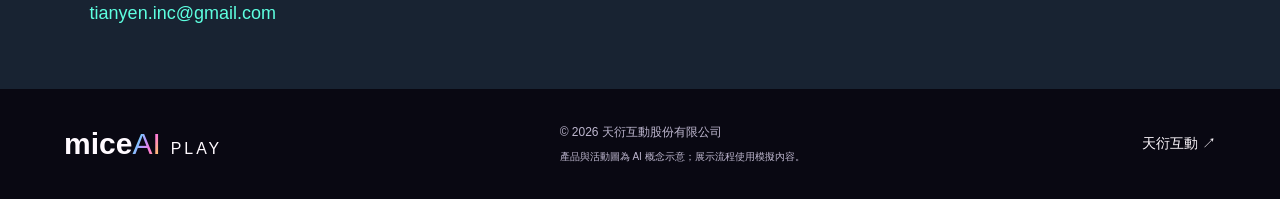
==== commit ef2c5d2b: "Add Arabic edition and simplify hero branding" ====
--- a/index.html
+++ b/index.html
@@ -4,16 +4,16 @@
 <meta charset="utf-8"><meta name="viewport" content="width=device-width, initial-scale=1"><meta name="theme-color" content="#111116">
 <meta name="description" content="miceAI PLAY 活動互動遊戲平台，結合數位互動創意、數位空投與票券導流，為品牌活動規劃從參與、領取獎勵到到店、購票與預約的完整體驗。">
 <meta property="og:title" content="miceAI PLAY｜互動遊戲・數位空投・票券導流"><meta property="og:description" content="讓品牌創意，成為人人能參與的體驗。"><meta property="og:type" content="website">
-<link rel="alternate" hreflang="zh-Hant" href="index.html"><link rel="alternate" hreflang="en" href="en.html">
+<link rel="alternate" hreflang="zh-Hant" href="index.html"><link rel="alternate" hreflang="en" href="en.html"><link rel="alternate" hreflang="ar" href="ar.html">
 <title>miceAI PLAY｜活動互動遊戲平台</title>
-<link rel="stylesheet" href="styles.css?v=gallery-v2"><script src="app.js?v=proposal-v1" defer></script>
+<link rel="stylesheet" href="styles.css?v=ar-v1"><script src="app.js?v=proposal-v1" defer></script>
 <script src="proposal-config.js?v=proposal-v1" defer></script><script src="proposal.js?v=proposal-v1" defer></script>
 </head>
 <body>
 <a class="skip-link" href="#main">跳至主要內容</a>
 <header class="header">
 <a class="wordmark" href="#home" aria-label="miceAI PLAY 首頁">mice<span>AI</span><b>PLAY</b></a>
-<div class="language-switch" role="group" aria-label="網站語言"><a aria-current="page" href="index.html" lang="zh-Hant">繁中</a><a href="en.html" lang="en">EN</a></div>
+<div class="language-switch" role="group" aria-label="網站語言"><a aria-current="page" href="index.html" lang="zh-Hant">繁中</a><a href="en.html" lang="en">EN</a><a href="ar.html" lang="ar" dir="rtl">العربية</a></div>
 <button class="menu-toggle" aria-controls="navigation" aria-expanded="false" aria-label="開啟導覽選單"><span></span><span></span></button>
 <nav id="navigation" aria-label="主要導覽"><a class="active" href="#home">首頁</a><a href="#games">互動遊戲</a><a href="#airdrop">數位空投</a><a href="#tickets">票券導流</a><a href="#spaces">應用情境</a></nav>
 <a class="button small header-contact" href="#contact">免費取得 AI 活動創意提案 <span aria-hidden="true">↗</span></a>
@@ -22,7 +22,7 @@
 <section class="hero" id="home" aria-labelledby="hero-title">
 <img class="hero-art" src="assets/play-hero.webp" alt="虹彩手機、互動遊戲與數位票券的 miceAI PLAY 產品概念視覺" width="1672" height="941" fetchpriority="high">
 <div class="hero-shade"></div>
-<div class="hero-content"><p class="eyebrow">DIGITAL CREATIVITY. REAL PARTICIPATION.</p><p class="hero-brand">mice<span>AI</span><small>PLAY</small></p><p class="product-category">活動互動遊戲平台</p><h1 class="hero-heading" id="hero-title">讓每一場活動，<br>都有人想參與。</h1><p class="hero-description">從手機互動、現場挑戰到數位獎勵，讓參與更有趣，讓活動的價值延續。</p><div class="hero-actions"><a class="button white" href="#contact">免費取得 AI 活動創意提案 <span aria-hidden="true">↗</span></a><a class="text-link" href="#playground">立即試玩 <span aria-hidden="true">↓</span></a></div></div>
+<div class="hero-content"><p class="eyebrow">DIGITAL CREATIVITY. REAL PARTICIPATION.</p><p class="product-category">活動互動遊戲平台</p><h1 class="hero-heading" id="hero-title">讓每一場活動，<br>都有人想參與。</h1><p class="hero-description">從手機互動、現場挑戰到數位獎勵，讓參與更有趣，讓活動的價值延續。</p><div class="hero-actions"><a class="button white" href="#contact">免費取得 AI 活動創意提案 <span aria-hidden="true">↗</span></a><a class="text-link" href="#playground">立即試玩 <span aria-hidden="true">↓</span></a></div></div>
 <div class="hero-aside"><span>PLAY. IMAGINE. CREATE.</span><span>先玩、再想像、讓活動成真。</span></div>
 <div class="hero-highlights">
 <a href="#games" class="highlight"><span class="highlight-index">01 / PLAY</span><div><h3>互動遊戲</h3><span aria-hidden="true">↗</span></div><p>把品牌故事，變成觀眾想加入的挑戰。</p></a>
--- a/styles.css
+++ b/styles.css
@@ -135,3 +135,12 @@
 
 /* Restrained gallery direction: matte objects, quieter frames, consistent accents. */
 .game-tile{background:#211d2b;border-color:#ffffff14;border-radius:16px;transition:border-color .2s,background .2s}.game-tile:hover{transform:none;box-shadow:none;border-color:#b7a3d970;background:#282232}.game-tile-art{background:#21192f}.game-tile-art img{transition:none}.game-tile:hover img{transform:none}.game-tile-open{background:#d8e9e2;color:#282333;width:32px;height:32px;font-size:21px}.game-tile-badge{background:#21192fba;border:0;color:#c6bdcf;font-size:10px}.game-tile-copy .eyebrow{color:#a89bb8}.game-tile-copy strong{font-weight:500}.game-tile-copy small{color:#b7cac2}.game-more{background:transparent;border-color:#ffffff38;font-weight:400}.game-more:hover{background:#ffffff08}.game-preview-status{background:#ffffff05;border-color:#ffffff20}.game-preview-layout>img{background:#21192f}.game-gallery-intro .eyebrow{color:#b7cac2}
+/* One hero identity: the header carries the logo; the message leads the page. */
+.hero-content>.product-category{margin-top:18px;margin-bottom:24px}
+.hero .hero-heading{font-size:clamp(34px,4.1vw,62px);line-height:1.3;max-width:720px;font-weight:500;margin-top:0}
+html[lang=en] .hero .hero-heading{font-size:clamp(34px,4vw,60px);line-height:1.16;max-width:640px}
+.hero-description{margin-top:26px}
+.language-switch a[lang=ar]{font-family:Tahoma,Arial,sans-serif;min-width:56px;font-size:13px}
+@media(max-width:1350px){.header>.header-contact{display:none}.header>.language-switch{margin-left:auto}}
+@media(max-width:700px){.hero .hero-heading{font-size:36px;max-width:360px}html[lang=en] .hero .hero-heading{font-size:36px;max-width:340px}.hero-content>.product-category{margin-top:14px;margin-bottom:22px}.hero-description{margin-top:20px}.header{gap:8px}.language-switch a{min-width:30px;padding:6px}.language-switch a[lang=ar]{min-width:47px;font-size:12px}}
+@media(max-width:360px){.hero .hero-heading,html[lang=en] .hero .hero-heading{font-size:32px}.header{padding-inline:4%;gap:5px}.wordmark b{margin-left:5px;letter-spacing:1px}.language-switch a{min-width:27px;padding:5px}.language-switch a[lang=ar]{min-width:44px}}
